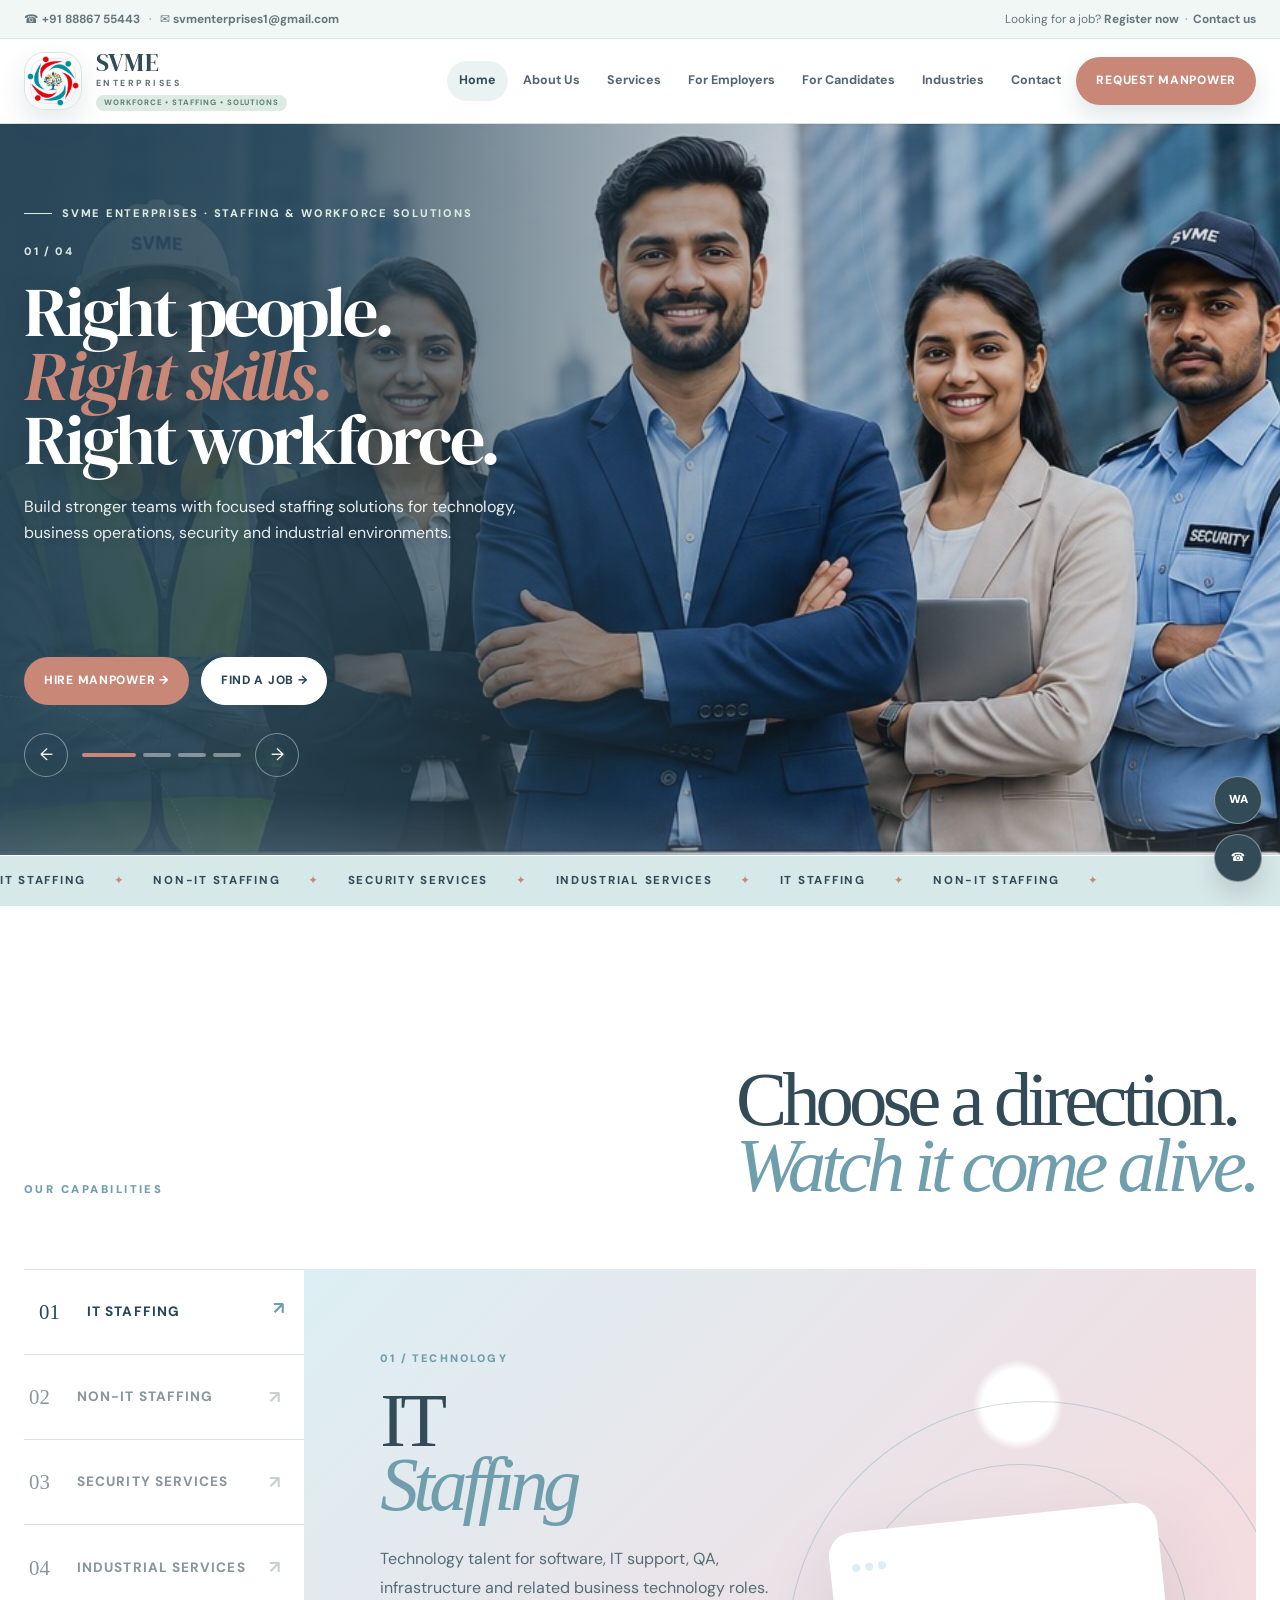
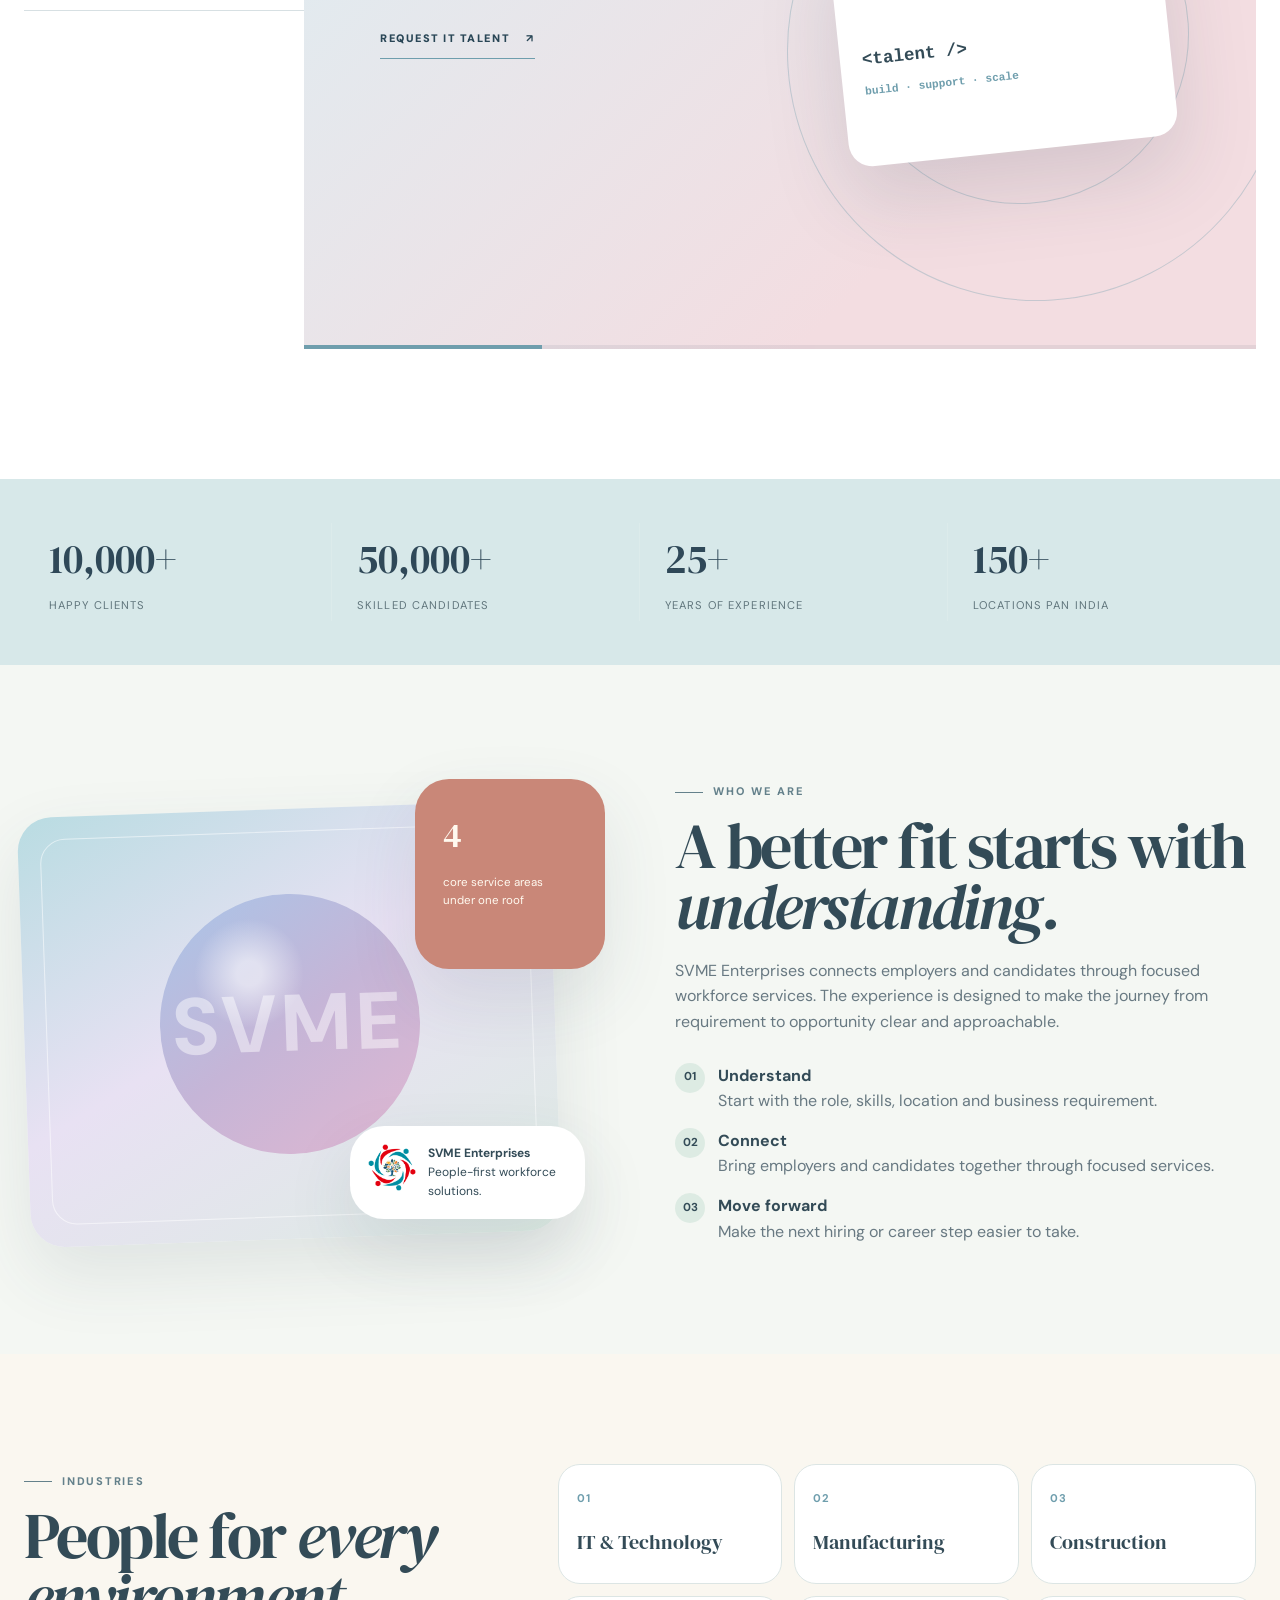
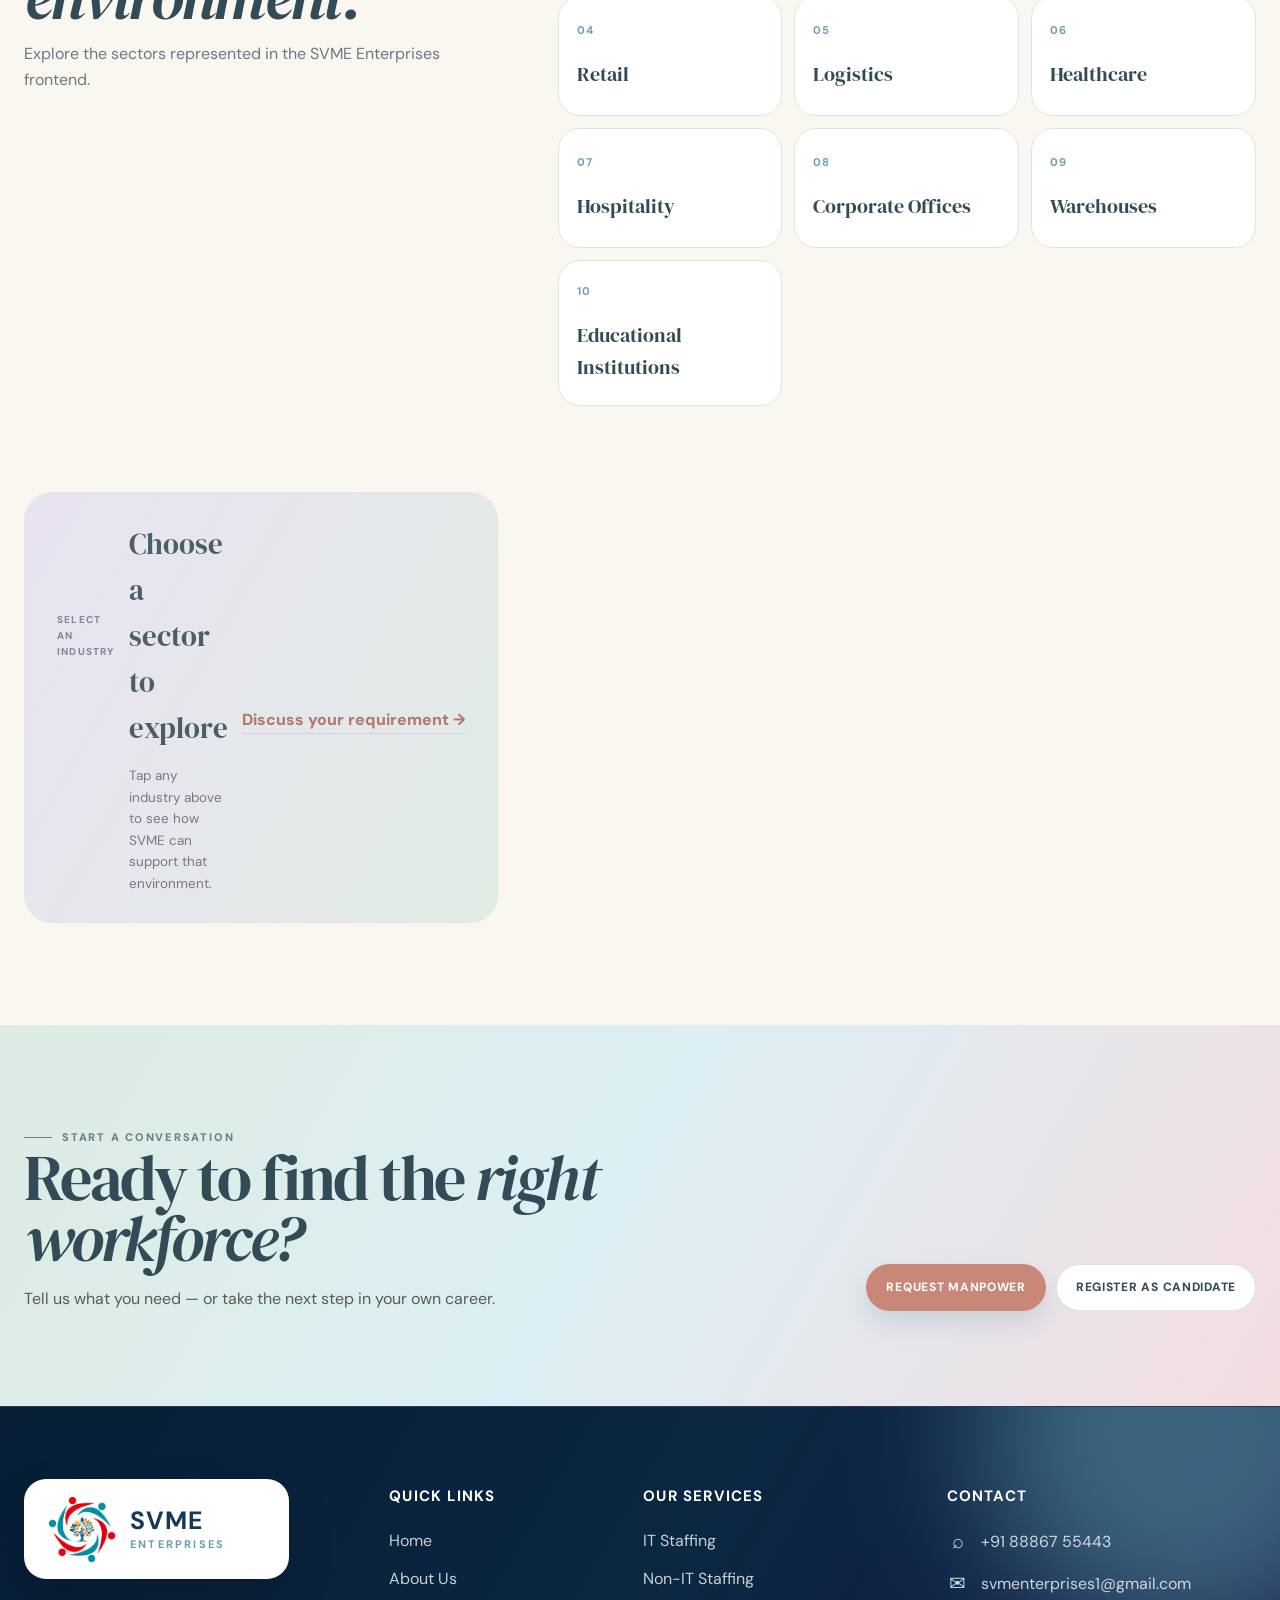
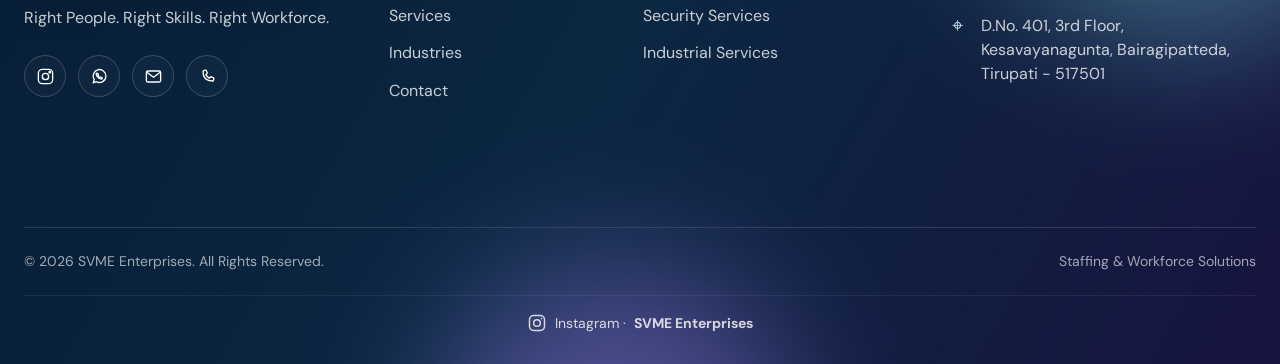
==== index.html @ 6623437d "Add files via upload" ====
<!doctype html><html lang="en" class="no-js"><script>document.documentElement.className="js-anim";</script><head><meta charset="utf-8"><meta name="viewport" content="width=device-width,initial-scale=1"><meta name="description" content="SVME Enterprises provides IT and non-IT staffing, security services and industrial workforce solutions from Tirupati."><title>SVME Enterprises | Staffing & Workforce Solutions</title><link rel="stylesheet" href="css/styles.css"></head><body>
<div class="topbar"><div class="container"><div>☎ <a href="tel:+918886755443">+91 88867 55443</a> &nbsp; · &nbsp; ✉ <a href="mailto:svmenterprises1@gmail.com">svmenterprises1@gmail.com</a></div><div>Looking for a job? <a href="candidates.html">Register now</a> &nbsp;·&nbsp; <a href="contact.html">Contact us</a></div></div></div>
<header class="header"><div class="container nav"><a class="brand" href="index.html"><span class="brand-logo"><img src="assets/svme-logo.png" alt="SVME Enterprises logo"></span><span class="brand-copy"><strong>SVME</strong><small>ENTERPRISES</small><em>Workforce • Staffing • Solutions</em></span></a><button class="hamb" aria-label="Open menu" aria-expanded="false">☰</button><nav class="menu"><a class="active" href="index.html">Home</a><a href="index.html#about">About Us</a><a href="#service-stage">Services</a><a href="employers.html">For Employers</a><a href="candidates.html">For Candidates</a><a href="index.html#industries">Industries</a><a href="contact.html">Contact</a><a class="btn rust" href="employers.html">REQUEST MANPOWER</a></nav></div></header>
<main>
<section class="aed-hero" data-slider><div class="aed-hero-photo" aria-hidden="true"></div><div class="aed-hero-overlay" aria-hidden="true"></div><div class="hero-orbit orbit-one"></div><div class="hero-orbit orbit-two"></div><div class="container aed-hero-grid"><div class="aed-copy reveal"><span class="eyebrow">SVME ENTERPRISES · STAFFING & WORKFORCE SOLUTIONS</span><div class="slider-copy"><article class="slide-copy active"><span class="slide-number">01 / 04</span><h1>Right people.<br><em>Right skills.</em><br>Right workforce.</h1><p>Build stronger teams with focused staffing solutions for technology, business operations, security and industrial environments.</p></article><article class="slide-copy"><span class="slide-number">02 / 04</span><h1>Talent that<br><em>moves</em> business.</h1><p>Connect your organisation with people who can step into the role, understand the work and keep things moving.</p></article><article class="slide-copy"><span class="slide-number">03 / 04</span><h1>People first.<br><em>Business ready.</em></h1><p>A workforce experience designed around employers, candidates and the real requirements behind every role.</p></article><article class="slide-copy"><span class="slide-number">04 / 04</span><h1>One partner.<br><em>Four capabilities.</em></h1><p>IT, non-IT, security and industrial workforce support — brought together under SVME Enterprises.</p></article></div><div class="actions"><a class="btn rust" href="employers.html">HIRE MANPOWER →</a><a class="btn light" href="candidates.html">FIND A JOB →</a></div><div class="slider-controls"><button class="slider-arrow" data-prev aria-label="Previous slide">←</button><div class="slider-dots"><button class="dot active" data-slide="0"></button><button class="dot" data-slide="1"></button><button class="dot" data-slide="2"></button><button class="dot" data-slide="3"></button></div><button class="slider-arrow" data-next aria-label="Next slide">→</button></div></div></div></div></section>
<div class="motion-strip"><div class="motion-track"><span>IT STAFFING</span><b>✦</b><span>NON-IT STAFFING</span><b>✦</b><span>SECURITY SERVICES</span><b>✦</b><span>INDUSTRIAL SERVICES</span><b>✦</b><span>IT STAFFING</span><b>✦</b><span>NON-IT STAFFING</span><b>✦</b></div></div>
<section class="service-stage" id="service-stage">
  <div class="stage-intro container"><span>OUR CAPABILITIES</span><h2>Choose a direction.<br><em>Watch it come alive.</em></h2></div>
  <div class="stage-shell container">
    <div class="stage-tabs" role="tablist" aria-label="Services">
      <button class="stage-tab active" data-service="it"><small>01</small><span>IT Staffing</span><b>↗</b></button>
      <button class="stage-tab" data-service="nonit"><small>02</small><span>Non-IT Staffing</span><b>↗</b></button>
      <button class="stage-tab" data-service="security"><small>03</small><span>Security Services</span><b>↗</b></button>
      <button class="stage-tab" data-service="industrial"><small>04</small><span>Industrial Services</span><b>↗</b></button>
    </div>
    <div class="stage-view">
      <div class="stage-view-bg"></div>
      <div class="stage-copy active" data-panel="it"><span>01 / TECHNOLOGY</span><h3>IT<br><em>Staffing</em></h3><p>Technology talent for software, IT support, QA, infrastructure and related business technology roles.</p><a href="employers.html">REQUEST IT TALENT <b>↗</b></a></div>
      <div class="stage-copy" data-panel="nonit"><span>02 / OPERATIONS</span><h3>Non-IT<br><em>Staffing</em></h3><p>People for administration, sales, customer service, HR support and business operations.</p><a href="employers.html">REQUEST NON-IT TALENT <b>↗</b></a></div>
      <div class="stage-copy" data-panel="security"><span>03 / PROTECTION</span><h3>Security<br><em>Services</em></h3><p>Trained workforce support for offices, facilities and environments where reliable security personnel are needed.</p><a href="employers.html">DISCUSS SECURITY <b>↗</b></a></div>
      <div class="stage-copy" data-panel="industrial"><span>04 / INDUSTRY</span><h3>Industrial<br><em>Services</em></h3><p>Workforce support for production, operations, maintenance, technical assistance and industrial sites.</p><a href="employers.html">REQUEST INDUSTRIAL STAFF <b>↗</b></a></div>
      <div class="stage-art active" data-art="it"><div class="art-ring ring1"></div><div class="art-ring ring2"></div><div class="art-screen"><div class="screen-top"><i></i><i></i><i></i></div><strong>&lt;talent /&gt;</strong><small>build · support · scale</small></div></div>
      <div class="stage-art" data-art="nonit"><div class="people-line"><i></i><i></i><i></i><i></i><i></i></div><div class="people-word">PEOPLE</div><div class="people-dot"></div></div>
      <div class="stage-art" data-art="security"><div class="shield-orbit o1"></div><div class="shield-orbit o2"></div><div class="shield-shape">✓</div></div>
      <div class="stage-art" data-art="industrial"><div class="sun"></div><div class="city c1"></div><div class="city c2"></div><div class="city c3"></div><div class="city c4"></div></div>
      <div class="stage-progress"><span class="progress-fill"></span></div>
    </div>
  </div>
</section>
<section class="stats"><div class="container stats-grid reveal"><div><strong>10,000+</strong><span>Happy Clients</span></div><div><strong>50,000+</strong><span>Skilled Candidates</span></div><div><strong>25+</strong><span>Years of Experience</span></div><div><strong>150+</strong><span>Locations Pan India</span></div></div></section>
<section id="about" class="story scroll-stage"><div class="container story-grid"><div class="story-art reveal"><div class="story-box story-main"><div class="stage-circle"></div><div class="stage-word">SVME</div></div><div class="story-box story-side"><b>4</b><span>core service areas<br>under one roof</span></div><div class="story-box story-bottom"><img src="assets/svme-logo.png" alt="SVME logo"><strong>SVME Enterprises</strong><br><span>People-first workforce solutions.</span></div></div><div class="story-copy reveal delay-2"><span class="kicker">Who we are</span><h2 class="section-title">A better fit starts with <em>understanding.</em></h2><p>SVME Enterprises connects employers and candidates through focused workforce services. The experience is designed to make the journey from requirement to opportunity clear and approachable.</p><div class="story-list"><div class="story-item"><b>01</b><div><strong>Understand</strong><p>Start with the role, skills, location and business requirement.</p></div></div><div class="story-item"><b>02</b><div><strong>Connect</strong><p>Bring employers and candidates together through focused services.</p></div></div><div class="story-item"><b>03</b><div><strong>Move forward</strong><p>Make the next hiring or career step easier to take.</p></div></div></div></div></div></section>
<section id="industries" class="industry-section"><div class="container industry-wrap"><div class="industry-title reveal"><span class="kicker">Industries</span><h2 class="section-title">People for <em>every environment.</em></h2><p>Explore the sectors represented in the SVME Enterprises frontend.</p></div><div class="industry-grid reveal delay-2"><button class="industry" type="button" data-industry="IT & Technology" data-detail="Technology teams, software operations, IT support and digital business environments."><b>01</b><span>IT & Technology</span><i>↗</i></button><button class="industry" type="button" data-industry="Manufacturing" data-detail="Production environments requiring dependable operations, technical and workforce support."><b>02</b><span>Manufacturing</span><i>↗</i></button><button class="industry" type="button" data-industry="Construction" data-detail="Site-based workforce requirements across construction and project environments."><b>03</b><span>Construction</span><i>↗</i></button><button class="industry" type="button" data-industry="Retail" data-detail="Customer-facing, sales, administration and store operations workforce needs."><b>04</b><span>Retail</span><i>↗</i></button><button class="industry" type="button" data-industry="Logistics" data-detail="People for logistics, warehouses, movement, coordination and operational support."><b>05</b><span>Logistics</span><i>↗</i></button><button class="industry" type="button" data-industry="Healthcare" data-detail="Support roles for healthcare environments, administration and facility operations."><b>06</b><span>Healthcare</span><i>↗</i></button><button class="industry" type="button" data-industry="Hospitality" data-detail="Hospitality teams across guest service, operations and support functions."><b>07</b><span>Hospitality</span><i>↗</i></button><button class="industry" type="button" data-industry="Corporate Offices" data-detail="Professional office environments requiring administrative, HR, support and operational talent."><b>08</b><span>Corporate Offices</span><i>↗</i></button><button class="industry" type="button" data-industry="Warehouses" data-detail="Warehouse and site operations requiring reliable staffing and shift-based support."><b>09</b><span>Warehouses</span><i>↗</i></button><button class="industry" type="button" data-industry="Educational Institutions" data-detail="Workforce support for educational campuses, administration and facility requirements."><b>10</b><span>Educational Institutions</span><i>↗</i></button></div><div class="industry-detail-panel" aria-live="polite"><span>SELECT AN INDUSTRY</span><strong>Choose a sector to explore</strong><p>Tap any industry above to see how SVME can support that environment.</p><a class="text-link" href="contact.html">Discuss your requirement →</a></div></div></section>
<section class="cta-band"><div class="container cta-band-inner reveal"><div><span class="kicker">Start a conversation</span><h2 class="section-title">Ready to find the <em>right workforce?</em></h2><p>Tell us what you need — or take the next step in your own career.</p></div><div class="cta-actions"><a class="btn rust" href="employers.html">REQUEST MANPOWER</a><a class="btn light" href="candidates.html">REGISTER AS CANDIDATE</a></div></div></section>
</main>
<footer class="site-footer">
  <div class="footer-glow footer-glow-one"></div><div class="footer-glow footer-glow-two"></div>
  <div class="container footer-main">
    <div class="footer-brand-col">
      <a class="footer-brand-card" href="index.html" aria-label="SVME Enterprises home">
        <span class="footer-logo-wrap"><img src="assets/svme-logo.png" alt="SVME Enterprises logo"></span>
        <span class="footer-brand-name"><strong>SVME</strong><small>ENTERPRISES</small></span>
      </a>
      <p>Right People. Right Skills. Right Workforce.</p>
      <div class="footer-socials" aria-label="Social links">
        <a href="https://www.instagram.com/svme_enterprises?igsh=MTJnbjJmdXRpMzVmag==" target="_blank" rel="noopener" aria-label="Instagram — SVME Enterprises" class="social instagram"><svg viewBox="0 0 24 24" aria-hidden="true"><rect x="3" y="3" width="18" height="18" rx="5"></rect><circle cx="12" cy="12" r="4"></circle><circle cx="17.4" cy="6.7" r="1"></circle></svg></a>
        <a href="https://wa.me/918886755443" target="_blank" rel="noopener" aria-label="WhatsApp — SVME Enterprises" class="social whatsapp"><svg viewBox="0 0 24 24" aria-hidden="true"><path d="M20 11.6a8 8 0 0 1-11.8 7L4 20l1.5-4.1A8 8 0 1 1 20 11.6Z"></path><path d="M8.5 8.4c.2-.4.4-.4.7-.4h.5c.2 0 .4.1.5.4l.5 1.2c.1.3.1.5-.1.7l-.5.6c.6 1.1 1.4 1.9 2.5 2.5l.6-.5c.2-.2.4-.2.7-.1l1.2.5c.3.1.4.3.4.5v.5c0 .3 0 .5-.4.7-.4.2-1 .3-1.5.1-2.8-.9-4.8-2.9-5.7-5.7-.2-.5-.1-1.1.1-1.5Z"></path></svg></a>
        <a href="mailto:svmenterprises1@gmail.com" aria-label="Email — SVME Enterprises" class="social email"><svg viewBox="0 0 24 24" aria-hidden="true"><rect x="3" y="5" width="18" height="14" rx="2"></rect><path d="m4 7 8 6 8-6"></path></svg></a>
        <a href="tel:+918886755443" aria-label="Call — SVME Enterprises" class="social phone"><svg viewBox="0 0 24 24" aria-hidden="true"><path d="M7.2 4.5 9.4 4c.5-.1 1 .2 1.2.7l1 2.6c.2.5 0 1-.4 1.3L9.8 9.7a13.2 13.2 0 0 0 4.5 4.5l1.1-1.4c.3-.4.8-.6 1.3-.4l2.6 1c.5.2.8.7.7 1.2l-.5 2.2c-.1.5-.6.9-1.1.9C10.8 17.7 6.3 13.2 6.3 5.6c0-.5.4-1 0.9-1.1Z"></path></svg></a>
      </div>
    </div>
    <div class="footer-column"><h4>QUICK LINKS</h4><a href="index.html">Home</a><a href="index.html#about">About Us</a><a href="services.html">Services</a><a href="index.html#industries">Industries</a><a href="contact.html">Contact</a></div>
    <div class="footer-column"><h4>OUR SERVICES</h4><a href="services.html#it">IT Staffing</a><a href="services.html#non-it">Non-IT Staffing</a><a href="services.html#security">Security Services</a><a href="services.html#industrial">Industrial Services</a></div>
    <div class="footer-column footer-contact"><h4>CONTACT</h4><a href="tel:+918886755443" class="contact-line"><span class="mini-icon">⌕</span><span>+91 88867 55443</span></a><a href="mailto:svmenterprises1@gmail.com" class="contact-line"><span class="mini-icon">✉</span><span>svmenterprises1@gmail.com</span></a><div class="contact-line"><span class="mini-icon">⌖</span><span>D.No. 401, 3rd Floor,<br>Kesavayanagunta, Bairagipatteda,<br>Tirupati - 517501</span></div></div>
  </div>
  <div class="container footer-bottom"><span>© <span data-year></span> SVME Enterprises. All Rights Reserved.</span><span>Staffing &amp; Workforce Solutions</span></div>
  <div class="container footer-instagram"><a href="https://www.instagram.com/svme_enterprises?igsh=MTJnbjJmdXRpMzVmag==" target="_blank" rel="noopener"><svg class="instagram-icon" viewBox="0 0 24 24" aria-hidden="true"><rect x="3" y="3" width="18" height="18" rx="5"></rect><circle cx="12" cy="12" r="4"></circle><circle cx="17.4" cy="6.7" r="1"></circle></svg> Instagram · <strong>SVME Enterprises</strong></a></div>
</footer><div class="floating"><a class="float" href="https://wa.me/918886755443" target="_blank" aria-label="WhatsApp">WA</a><a class="float call" href="tel:+918886755443" aria-label="Call">☎</a></div><script src="js/app.js"></script><script>
(function(){
 const tabs=[...document.querySelectorAll('.stage-tab')], copies=[...document.querySelectorAll('.stage-copy')], arts=[...document.querySelectorAll('.stage-art')], fill=document.querySelector('.progress-fill');
 function activate(key){tabs.forEach(x=>x.classList.toggle('active',x.dataset.service===key)); copies.forEach(x=>x.classList.toggle('active',x.dataset.panel===key)); arts.forEach(x=>x.classList.toggle('active',x.dataset.art===key)); const i=tabs.findIndex(x=>x.dataset.service===key); if(fill) fill.style.width=((i+1)/tabs.length*100)+'%';}
 tabs.forEach(t=>t.addEventListener('click',()=>activate(t.dataset.service)));
 tabs.forEach(t=>t.addEventListener('mouseenter',()=>activate(t.dataset.service)));
 activate('it');
})();
</script></body></html>
---- css/styles.css ----
@import url('https://fonts.googleapis.com/css2?family=DM+Sans:wght@400;500;600;700&family=DM+Serif+Display:ital@0;1&display=swap');
:root{--cream:#FAF7F0;--paper:#FFFFFF;--ink:#334B57;--muted:#6B7C82;--line:#DCE5E4;--rust:#C98778;--rust-dark:#A9675B;--sage:#DDEBE3;--blue:#DCEFF4;--lilac:#E8E1F3;--gold:#F3DDE1;--white:#ffffff;--shadow:0 28px 70px rgba(75,65,110,.13);--shadow-sm:0 14px 34px rgba(75,65,110,.09);--radius:30px;--max:1240px}
*{box-sizing:border-box;margin:0;padding:0}html{scroll-behavior:smooth}body{font-family:'DM Sans',system-ui,sans-serif;background:var(--paper);color:var(--ink);line-height:1.6}body:before{content:"";position:fixed;inset:0;pointer-events:none;opacity:.12;background-image:radial-gradient(rgba(90,78,130,.12) .6px,transparent .6px);background-size:9px 9px;z-index:-1}a{color:inherit;text-decoration:none}button,input,select,textarea{font:inherit}img{display:block;max-width:100%}.container{width:min(var(--max),calc(100% - 48px));margin:auto}
.topbar{background:#F1F7F5;border-bottom:1px solid var(--line);font-size:.74rem;color:#68647a}.topbar .container{min-height:38px;display:flex;justify-content:space-between;align-items:center;gap:20px}.topbar a{font-weight:700}.topbar a:hover{color:var(--rust)}
.header{position:sticky;top:0;z-index:100;background:rgba(250,248,253,.9);backdrop-filter:blur(18px);border-bottom:1px solid rgba(123,104,78,.16)}.nav{min-height:84px;display:flex;align-items:center;justify-content:space-between;gap:28px}.brand{display:flex;align-items:center;gap:12px}.brand-logo{width:54px;height:54px;border-radius:18px;background:#fff;display:grid;place-items:center;overflow:hidden;box-shadow:0 8px 20px rgba(65,55,42,.08)}.brand-logo img{width:50px;height:50px;object-fit:contain}.brand-copy strong{display:block;font-size:1rem;letter-spacing:.09em}.brand-copy small{display:block;font-size:.66rem;text-transform:uppercase;letter-spacing:.17em;color:#6B7C82}.brand-copy em{display:block;font-family:'DM Serif Display',serif;font-style:italic;font-size:.72rem;color:var(--rust);margin-top:-2px}.menu{display:flex;align-items:center;gap:3px}.menu a:not(.btn){font-size:.78rem;font-weight:700;color:#655f54;padding:10px 12px;border-radius:999px}.menu a:not(.btn):hover,.menu a.active{background:#EAF3F1;color:var(--ink)}.btn{position:relative;display:inline-flex;align-items:center;justify-content:center;gap:10px;padding:13px 19px;border-radius:999px;border:1px solid transparent;background:var(--ink);color:#fff;font-size:.75rem;font-weight:800;letter-spacing:.06em;box-shadow:0 12px 25px rgba(38,48,42,.16);overflow:hidden;transition:.3s}.btn:after{content:"";position:absolute;inset:-10% auto -10% -50%;width:35%;background:rgba(255,255,255,.28);transform:skewX(-20deg);transition:.6s}.btn:hover{transform:translateY(-3px);box-shadow:0 18px 35px rgba(38,48,42,.2)}.btn:hover:after{left:125%}.btn.light{background:var(--white);color:var(--ink);border-color:var(--line);box-shadow:none}.btn.rust{background:var(--rust)}.btn.sage{background:var(--sage);color:var(--ink);box-shadow:none}.btn.ghost{background:transparent;color:var(--ink);border-color:rgba(38,48,42,.22);box-shadow:none}.hamb{display:none;border:0;background:transparent;font-size:1.55rem;color:var(--ink)}
.hero{position:relative;overflow:hidden;padding:76px 0 100px;background:linear-gradient(115deg,#DCEFF4 0%,#F9F4F0 45%,#E8E1F3 100%)}.hero:before{content:"";position:absolute;width:480px;height:480px;border-radius:50%;right:-160px;top:-170px;background:radial-gradient(circle,#C9DFD8 0 12%,transparent 62%);filter:blur(4px);animation:drift 12s ease-in-out infinite alternate}.hero:after{content:"";position:absolute;width:420px;height:420px;border-radius:50%;left:-180px;bottom:-250px;background:radial-gradient(circle,#C9E4EA 0 12%,transparent 64%);animation:drift2 14s ease-in-out infinite alternate}.hero-grid{position:relative;z-index:2;display:grid;grid-template-columns:.92fr 1.08fr;gap:72px;align-items:center}.hero-copy{padding:30px 0}.eyebrow,.kicker{display:inline-flex;align-items:center;gap:10px;font-size:.69rem;font-weight:800;letter-spacing:.16em;text-transform:uppercase;color:#66818A}.eyebrow:before,.kicker:before{content:"";width:28px;height:1px;background:currentColor}.hero h1,.page-hero h1,.section-title{font-family:'DM Serif Display',Georgia,serif;font-weight:400;letter-spacing:-.04em;line-height:.96}.hero h1{font-size:clamp(4rem,7.5vw,7.2rem);margin:24px 0 22px}.hero h1 em{color:var(--rust);font-style:italic}.hero p{max-width:590px;color:#655f55;font-size:1.02rem}.actions{display:flex;gap:12px;flex-wrap:wrap;margin-top:30px}.hero-collage{position:relative;min-height:580px}.hero-panel{position:absolute;box-shadow:var(--shadow);border:1px solid rgba(255,255,255,.75)}.hero-photo{inset:25px 55px 0 55px;border-radius:42px;background:linear-gradient(150deg,#9FC7D0,#C7B9D9 42%,#E8C8C8 67%,#aabde0);overflow:hidden}.hero-photo:before{content:"";position:absolute;inset:0;background:radial-gradient(circle at 30% 23%,#fff9 0 4%,transparent 20%),radial-gradient(circle at 72% 55%,#fff7 0 5%,transparent 22%),linear-gradient(to top,rgba(38,48,42,.25),transparent 48%)}.hero-photo:after{content:"SVME";position:absolute;right:28px;bottom:25px;font-size:4rem;font-weight:800;letter-spacing:.08em;color:#fff5;transform:rotate(-90deg);transform-origin:right bottom}.hero-sticker{right:0;top:0;width:165px;min-height:165px;border-radius:50%;background:var(--rust);color:#fff8ef;display:grid;place-items:center;text-align:center;padding:24px;animation:float 5s ease-in-out infinite}.hero-sticker strong{font-family:'DM Serif Display',serif;font-size:1.55rem;line-height:1}.hero-sticker small{display:block;font-size:.65rem;letter-spacing:.1em;text-transform:uppercase;margin-top:8px}.hero-card{left:0;bottom:24px;width:225px;padding:22px;border-radius:26px;background:var(--white);animation:float 6s ease-in-out infinite reverse}.hero-card .mini-logo{width:46px;height:46px;border-radius:14px;background:#EEF6F3;display:grid;place-items:center;margin-bottom:14px}.hero-card .mini-logo img{width:40px;height:40px;object-fit:contain}.hero-card b{display:block;font-family:'DM Serif Display',serif;font-size:1.6rem;font-weight:400}.hero-card span{display:block;color:var(--muted);font-size:.72rem}.hero-tag{right:18px;bottom:0;padding:12px 16px;border-radius:999px;background:#DDEBE3;color:#5f5b76;font-size:.7rem;font-weight:800;letter-spacing:.08em;text-transform:uppercase}
.editorial{padding:110px 0}.editorial-head{display:grid;grid-template-columns:.72fr 1.28fr;gap:60px;align-items:end;margin-bottom:48px}.editorial-head h2{font-size:clamp(3rem,5.5vw,5.6rem)}.editorial-head p{max-width:580px;color:var(--muted)}.service-mosaic{display:grid;grid-template-columns:1.1fr .9fr .9fr;grid-template-rows:240px 240px;gap:16px}.service-tile{position:relative;overflow:hidden;border-radius:30px;padding:30px;background:#F0F5F2;border:1px solid var(--line);box-shadow:var(--shadow-sm);transition:.35s}.service-tile:hover{transform:translateY(-7px) rotate(-.4deg);box-shadow:var(--shadow)}.service-tile.large{grid-row:1/3;background:linear-gradient(150deg,#C8E4E8,#C5B5D7 50%,#F0D5D5)}.service-tile.sage{background:#DDEBE3}.service-tile.rust{background:#F3DDE1}.service-tile.blue{background:#DCEFF4}.service-tile .num{font-size:.7rem;font-weight:800;letter-spacing:.12em;color:#746b5d}.service-tile h3{font-family:'DM Serif Display',serif;font-size:2rem;font-weight:400;line-height:1.05;margin:15px 0 10px}.service-tile p{font-size:.82rem;color:#5f5b53;max-width:320px}.service-tile a{position:absolute;left:30px;bottom:28px;font-size:.7rem;font-weight:800;letter-spacing:.08em}.service-tile.large:before{content:"";position:absolute;width:250px;height:250px;right:-60px;bottom:-55px;border-radius:50%;border:35px solid #ffffff45}.service-tile.large:after{content:"";position:absolute;width:90px;height:90px;right:45px;bottom:85px;border-radius:50%;background:#ffffff35}
.stats{background:var(--ink);color:#fffaf0;padding:44px 0}.stats-grid{display:grid;grid-template-columns:repeat(4,1fr)}.stats-grid div{padding:4px 25px;border-right:1px solid #ffffff20}.stats-grid div:last-child{border:0}.stats strong{display:block;font-family:'DM Serif Display',serif;font-weight:400;font-size:2.5rem}.stats span{font-size:.7rem;color:#d4d1c8;text-transform:uppercase;letter-spacing:.1em}
.story{padding:110px 0;background:#F4F7F3}.story-grid{display:grid;grid-template-columns:1fr 1fr;gap:70px;align-items:center}.story-art{min-height:460px;position:relative}.story-box{position:absolute;border-radius:34px;box-shadow:var(--shadow)}.story-main{inset:30px 50px 0 0;background:linear-gradient(150deg,#B9DCE2,#E8E1F3 45%,#D7CBE5);overflow:hidden}.story-main:before{content:"";position:absolute;inset:22px;border:1px solid #ffffff88;border-radius:25px}.story-side{right:0;top:0;width:190px;height:190px;background:var(--rust);color:#fff9ef;padding:28px}.story-side b{font-family:'DM Serif Display',serif;font-size:2.2rem;font-weight:400}.story-side span{display:block;font-size:.72rem;margin-top:10px}.story-bottom{right:20px;bottom:20px;width:235px;padding:18px;background:var(--white);font-size:.75rem}.story-bottom img{width:48px;height:48px;object-fit:contain;float:left;margin-right:12px}.story-copy h2{font-size:clamp(3rem,5vw,5rem);margin:14px 0 20px}.story-copy p{color:var(--muted);max-width:560px}.story-list{display:grid;gap:14px;margin-top:28px}.story-item{display:flex;gap:13px;align-items:flex-start}.story-item b{width:30px;height:30px;border-radius:50%;background:#DDEBE3;display:grid;place-items:center;font-size:.72rem;flex:none}
.industry-section{padding:110px 0}.industry-wrap{display:grid;grid-template-columns:.7fr 1.3fr;gap:60px}.industry-title h2{font-size:clamp(3rem,5vw,5rem);margin:14px 0}.industry-title p{color:var(--muted)}.industry-grid{display:grid;grid-template-columns:repeat(3,1fr);gap:12px}.industry{padding:22px 18px;background:var(--white);border:1px solid var(--line);border-radius:22px;transition:.3s}.industry:hover{transform:translateY(-5px);background:#eee8f7}.industry b{display:block;font-size:.7rem;color:var(--rust);letter-spacing:.1em}.industry span{display:block;margin-top:18px;font-family:'DM Serif Display',serif;font-size:1.25rem}
.cta-band{padding:95px 0;background:linear-gradient(120deg,#c9b6d8,#e3bfd9 48%,#c6d5ee)}.cta-band-inner{display:flex;justify-content:space-between;align-items:end;gap:40px}.cta-band h2{font-size:clamp(3rem,5vw,5.4rem);max-width:750px}.cta-band p{max-width:560px;color:#5d5a53;margin-top:16px}.cta-actions{display:flex;gap:10px;flex-wrap:wrap}
.page-hero{padding:85px 0 75px;background:linear-gradient(120deg,#e4ddf2,#e7d0e7 55%,#d5e0f3);border-bottom:1px solid var(--line)}.crumb{font-size:.7rem;font-weight:800;letter-spacing:.13em;text-transform:uppercase;color:#7a705f}.page-hero h1{font-size:clamp(3.4rem,6vw,6rem);max-width:950px;margin:20px 0}.page-hero p{max-width:680px;color:var(--muted);font-size:1rem}
.page-section{padding:100px 0}.service-list{display:grid;grid-template-columns:1fr 1fr;gap:18px}.service-detail{position:relative;padding:40px;min-height:330px;border-radius:34px;overflow:hidden;border:1px solid var(--line);box-shadow:var(--shadow-sm);background:#F0F5F2}.service-detail:nth-child(2){background:#DDEBE3}.service-detail:nth-child(3){background:#bfd0ec}.service-detail:nth-child(4){background:#F3DDE1}.service-detail .num{font-size:.7rem;font-weight:800;letter-spacing:.12em;color:#736b5d}.service-detail h2{font-family:'DM Serif Display',serif;font-size:2.5rem;font-weight:400;margin:18px 0 10px}.service-detail p{max-width:520px;color:#5f5b53}.service-detail .btn{position:absolute;left:40px;bottom:34px}.service-detail:after{content:"";position:absolute;width:180px;height:180px;border-radius:50%;right:-60px;bottom:-70px;border:30px solid #ffffff35}
.form-layout{display:grid;grid-template-columns:.72fr 1.28fr;gap:70px;align-items:start}.form-intro h2,.contact-intro h2{font-size:clamp(3rem,4.8vw,5rem);margin:14px 0}.form-intro p,.contact-intro p{color:var(--muted)}.form-card{background:var(--white);border:1px solid var(--line);padding:32px;border-radius:34px;box-shadow:var(--shadow)}.form-grid{display:grid;grid-template-columns:repeat(2,1fr);gap:18px}.field{display:flex;flex-direction:column;gap:7px}.field.full{grid-column:1/-1}.field label{font-size:.72rem;font-weight:800;text-transform:uppercase;letter-spacing:.07em;color:#6d675c}.field input,.field select,.field textarea{border:1px solid #d9cfbc;border-radius:16px;padding:13px 14px;background:#fbfaff;color:var(--ink);outline:none;transition:.25s}.field input:focus,.field select:focus,.field textarea:focus{border-color:var(--rust);box-shadow:0 0 0 4px #b8613f20}.field textarea{min-height:135px;resize:vertical}.notice{display:none;padding:13px 15px;margin-top:9px;border-radius:14px;background:#e4e8f6;color:#4d5577;font-size:.8rem}.notice.show{display:block}
.jobs{display:grid;gap:14px}.job{display:flex;align-items:center;justify-content:space-between;gap:25px;padding:25px 28px;background:var(--white);border:1px solid var(--line);border-radius:25px;box-shadow:var(--shadow-sm);transition:.3s}.job:hover{transform:translateX(5px)}.job h3{font-family:'DM Serif Display',serif;font-size:1.7rem;font-weight:400}.job p{font-size:.82rem;color:var(--muted);margin-top:3px}.job-meta{display:flex;gap:8px;flex-wrap:wrap;margin-top:10px}.pill{font-size:.64rem;font-weight:800;letter-spacing:.06em;text-transform:uppercase;padding:6px 9px;border-radius:999px;background:#EAF3F1;color:#6b6256}.contact-grid{display:grid;grid-template-columns:.8fr 1.2fr;gap:70px}.contact-list{display:grid;gap:12px;margin-top:28px}.contact-item{display:flex;gap:13px;padding:15px;border-radius:20px;background:var(--white);border:1px solid var(--line)}.contact-item .icon{width:43px;height:43px;border-radius:14px;background:#EDF5F2;display:grid;place-items:center;color:var(--rust);flex:none}.contact-item strong{display:block;font-size:.68rem;letter-spacing:.1em;text-transform:uppercase;color:#7a7264}.contact-item a,.contact-item span{display:block;font-weight:700;margin-top:2px}.map-card{overflow:hidden;border-radius:30px;border:1px solid var(--line);box-shadow:var(--shadow)}.map-card iframe{display:block;width:100%;min-height:420px;border:0}.map-actions{display:flex;gap:10px;flex-wrap:wrap;margin-top:18px}
.footer{background:#292844;color:#f6f3fb;padding:75px 0 20px}.footer-grid{display:grid;grid-template-columns:1.2fr .8fr 1fr 1.2fr;gap:45px}.footer .brand-copy strong{color:#fff}.footer .brand-copy small{color:#bbb4a7}.footer .brand-copy em{color:#dda9cf}.footer p{color:#aaa6ba;font-size:.82rem;margin-top:18px}.footer h4{font-size:.7rem;text-transform:uppercase;letter-spacing:.13em;color:#d8d3e6;margin-bottom:16px}.footer-grid>div>a:not(.brand){display:block;color:#c1bdd0;font-size:.8rem;margin:8px 0}.footer-grid>div>a:hover{color:#fff}.footer-bottom{border-top:1px solid #ffffff17;margin-top:48px;padding-top:18px;display:flex;justify-content:space-between;gap:20px;color:#9d99b2;font-size:.7rem}.instagram-footer{margin-top:24px;text-align:center}.instagram-link{display:inline-flex;align-items:center;gap:10px;padding:10px 15px;border-radius:999px;border:1px solid #ffffff20;background:#ffffff08;color:#f4eee3;font-size:.76rem;font-weight:700;transition:.25s}.instagram-link:hover{transform:translateY(-2px);background:#ffffff12}.instagram-icon{width:20px;height:20px;display:block;fill:none;stroke:currentColor;stroke-width:1.8}.floating{position:fixed;right:18px;bottom:18px;z-index:80;display:flex;flex-direction:column;gap:10px}.float{width:48px;height:48px;border-radius:50%;display:grid;place-items:center;background:var(--ink);color:#fff;border:1px solid #fff6;box-shadow:0 12px 25px #0002;font-size:.72rem;font-weight:900;animation:float 4s ease-in-out infinite}.float.call{animation-delay:.5s}.modal{position:fixed;inset:0;z-index:200;background:#292844cc;display:none;align-items:center;justify-content:center;padding:20px}.modal.open{display:flex}.modal-box{width:min(720px,100%);max-height:90vh;overflow:auto;background:var(--paper);border-radius:32px;padding:32px;position:relative;box-shadow:var(--shadow)}.close{position:absolute;right:18px;top:18px;width:40px;height:40px;border:0;border-radius:50%;background:#EDF5F2;font-size:1.4rem}.modal-box h2{font-family:'DM Serif Display',serif;font-weight:400;font-size:2.8rem;margin:10px 0 22px}
.reveal{opacity:0;transform:translateY(28px);transition:opacity .8s ease,transform .8s cubic-bezier(.2,.75,.25,1)}.reveal.is-visible{opacity:1;transform:none}.delay-1{transition-delay:.08s}.delay-2{transition-delay:.16s}.delay-3{transition-delay:.24s}.delay-4{transition-delay:.32s}
@keyframes float{0%,100%{transform:translateY(0)}50%{transform:translateY(-9px)}}@keyframes drift{from{transform:translate(0,0)}to{transform:translate(-30px,22px)}}@keyframes drift2{from{transform:translate(0,0)}to{transform:translate(30px,-20px)}}
@media(max-width:1050px){.menu{gap:0}.menu a:not(.btn){padding:9px 8px}.hero-grid,.story-grid,.industry-wrap,.form-layout,.contact-grid{grid-template-columns:1fr}.hero-collage{min-height:540px}.editorial-head{grid-template-columns:1fr;gap:20px}.service-mosaic{grid-template-columns:1fr 1fr;grid-template-rows:250px 250px}.service-tile.large{grid-row:1/3}.footer-grid{grid-template-columns:1fr 1fr}.industry-grid{grid-template-columns:repeat(3,1fr)}}
@media(max-width:760px){.container{width:min(var(--max),calc(100% - 30px))}.topbar .container{justify-content:center;text-align:center}.topbar .container>div:first-child{display:none}.nav{min-height:72px}.hamb{display:block}.menu{position:absolute;left:15px;right:15px;top:72px;display:none;flex-direction:column;align-items:stretch;padding:12px;background:rgba(251,248,239,.98);border:1px solid var(--line);border-radius:22px;box-shadow:var(--shadow)}.menu.open{display:flex}.menu a:not(.btn){padding:12px 14px}.menu .btn{margin-top:5px}.hero{padding:55px 0 70px}.hero-grid{gap:35px}.hero h1{font-size:clamp(3.6rem,15vw,5.2rem)}.hero-collage{min-height:420px}.hero-photo{inset:20px 22px 0 22px}.hero-sticker{width:125px;min-height:125px}.hero-card{width:190px;bottom:10px}.hero-tag{display:none}.editorial,.story,.industry-section,.page-section{padding:75px 0}.service-mosaic{grid-template-columns:1fr;grid-template-rows:auto}.service-tile,.service-tile.large{min-height:260px;grid-row:auto}.stats-grid{grid-template-columns:1fr 1fr}.stats-grid div{padding:18px 10px}.industry-grid{grid-template-columns:1fr 1fr}.cta-band-inner{display:block}.cta-actions{margin-top:25px}.form-grid{grid-template-columns:1fr}.field.full{grid-column:auto}.footer-grid{grid-template-columns:1fr 1fr;gap:30px}.footer-bottom{display:block}.footer-bottom span{display:block;margin-top:7px}.job{align-items:flex-start;flex-direction:column}.job .btn{width:100%}.map-card iframe{min-height:320px}.modal-box{padding:24px}.brand-logo{width:48px;height:48px}.brand-logo img{width:45px;height:45px}}
@media(prefers-reduced-motion:reduce){*,*:before,*:after{animation:none!important;transition:none!important;scroll-behavior:auto!important}.reveal{opacity:1;transform:none}}
/* AEDUTREE-inspired interaction layer: carousel, flowing service stories and richer scroll motion */
.inline-link,.text-link{font-weight:800;color:var(--rust-dark);border-bottom:1px solid #c889b855;transition:.25s}.inline-link:hover,.text-link:hover{color:var(--ink);border-color:var(--ink)}
.aed-hero{position:relative;min-height:720px;overflow:hidden;background:linear-gradient(135deg,#DCEFF4 0%,#f7edf8 48%,#d9d2eb 100%);display:flex;align-items:center}.aed-hero:after{content:"";position:absolute;inset:auto 0 0;height:150px;background:linear-gradient(transparent,#FFFFFF);pointer-events:none}.aed-hero-grid{position:relative;z-index:2;display:grid;grid-template-columns:1fr 1fr;gap:50px;align-items:center}.aed-copy{padding:40px 0 60px}.slider-copy{position:relative;min-height:390px;margin-top:15px}.slide-copy{position:absolute;inset:0;opacity:0;transform:translateY(24px);transition:opacity .7s ease,transform .8s cubic-bezier(.2,.8,.2,1);pointer-events:none}.slide-copy.active{opacity:1;transform:none;pointer-events:auto}.slide-number{font-size:.68rem;font-weight:800;letter-spacing:.15em;color:#66818A}.slide-copy h1{font-family:'DM Serif Display',serif;font-weight:400;font-size:clamp(4rem,6.5vw,6.7rem);line-height:.9;letter-spacing:-.045em;margin:17px 0 22px}.slide-copy h1 em{color:var(--rust);font-style:italic}.slide-copy p{max-width:560px;color:#66627a;font-size:1rem}.slider-controls{display:flex;align-items:center;gap:14px;margin-top:28px}.slider-arrow{width:44px;height:44px;border:1px solid #ffffffaa;background:#ffffff80;border-radius:50%;font-size:1.05rem;cursor:pointer;color:var(--ink);transition:.25s}.slider-arrow:hover{transform:translateY(-3px);background:#fff}.slider-dots{display:flex;gap:7px}.dot{width:28px;height:4px;border:0;background:#aaa5bc55;border-radius:999px;cursor:pointer;transition:.35s}.dot.active{width:54px;background:var(--rust)}.aed-visual{min-height:590px;display:grid;place-items:center}.visual-frame{position:relative;width:min(560px,100%);height:570px;transform:rotate(2deg);transition:transform .8s cubic-bezier(.2,.8,.2,1)}.visual-frame:hover{transform:rotate(0) scale(1.015)}.visual-window{position:absolute;inset:25px 55px 30px 35px;background:#fff;border-radius:38px;box-shadow:0 35px 80px #4C687C18;overflow:hidden;border:10px solid #ffffffaa}.window-bar{height:35px;background:#f4eff9;display:flex;align-items:center;gap:6px;padding:0 14px}.window-bar span{width:7px;height:7px;border-radius:50%;background:#c9c3d7}.window-content{position:relative;height:calc(100% - 35px);overflow:hidden;background:linear-gradient(145deg,#f7f2fa,#dce6f6)}.window-title{position:absolute;top:28px;left:28px;font-family:'DM Serif Display',serif;font-size:1.8rem}.window-title em{color:var(--rust);font-style:italic}.window-lines{position:absolute;top:83px;left:30px;display:grid;gap:8px}.window-lines i{display:block;width:105px;height:5px;border-radius:999px;background:#6F9EAD30}.window-lines i:nth-child(2){width:75px}.window-lines i:nth-child(3){width:92px}.window-orb{position:absolute;width:280px;height:280px;border-radius:50%;right:-70px;top:100px;background:radial-gradient(circle at 30% 30%,#fff8 0 5%,transparent 25%),linear-gradient(145deg,#a9c5e8,#C5B5D7 50%,#e2b8d5);box-shadow:inset 0 0 0 20px #ffffff25}.window-card{position:absolute;padding:15px 17px;border-radius:17px;background:#ffffffdd;backdrop-filter:blur(10px);box-shadow:0 15px 30px #5d547720;font-size:.63rem;font-weight:800;letter-spacing:.09em}.window-card b{display:block;font-family:'DM Serif Display',serif;font-size:1.8rem;letter-spacing:0;margin-top:5px}.window-card.one{left:25px;bottom:75px}.window-card.two{left:150px;bottom:30px;background:#d9dff2}.window-card.three{right:22px;bottom:65px;background:#e7c9df}.visual-logo{position:absolute;left:0;bottom:18px;width:150px;height:150px;border-radius:36px;background:#fff;display:grid;place-items:center;box-shadow:0 25px 55px #554b7022;animation:float 5s ease-in-out infinite}.visual-logo img{width:125px;height:125px;object-fit:contain}.visual-badge{position:absolute;right:0;top:12px;width:145px;height:145px;border-radius:50%;background:var(--rust);color:#fff;display:grid;place-items:center;text-align:center;box-shadow:0 25px 55px #9e659244;animation:float 6s ease-in-out infinite reverse}.visual-badge strong{display:block;font-family:'DM Serif Display',serif;font-size:2.6rem;font-weight:400;line-height:.8}.visual-badge span{font-size:.62rem;text-transform:uppercase;letter-spacing:.08em}.hero-orbit{position:absolute;border:1px solid #ffffff90;border-radius:50%;pointer-events:none}.orbit-one{width:680px;height:680px;right:-250px;top:-250px;animation:orbit 20s linear infinite}.orbit-two{width:420px;height:420px;left:-190px;bottom:-240px;border-style:dashed;animation:orbitReverse 25s linear infinite}.motion-strip{overflow:hidden;background:var(--ink);color:#fff;white-space:nowrap;border-top:1px solid #fff2;border-bottom:1px solid #fff2}.motion-track{width:max-content;display:flex;align-items:center;gap:28px;padding:16px 0;font-size:.72rem;font-weight:800;letter-spacing:.15em;animation:marquee 24s linear infinite}.motion-track b{color:#E8E1F3}.service-story{display:grid;gap:28px}.service-story-card{min-height:470px;display:grid;grid-template-columns:1fr 1fr;align-items:stretch;overflow:hidden;border-radius:38px;border:1px solid var(--line);box-shadow:var(--shadow-sm);position:relative;transition:transform .55s cubic-bezier(.2,.8,.2,1),box-shadow .55s}.service-story-card:hover{transform:translateY(-8px);box-shadow:var(--shadow)}.service-story-card.reverse .service-copy{order:2}.service-story-card.reverse .service-art{order:1}.tone-lilac{background:linear-gradient(120deg,#e7e1f1,#d8e3f4)}.tone-blue{background:linear-gradient(120deg,#d7e0f2,#eee3f3)}.tone-pink{background:linear-gradient(120deg,#f0e0ec,#dfe7f5)}.tone-periwinkle{background:linear-gradient(120deg,#DCEFF4,#E8E1F3)}.service-copy{padding:60px;display:flex;flex-direction:column;justify-content:center}.service-copy .num{font-size:.7rem;font-weight:800;letter-spacing:.13em;color:#77708b}.service-copy h3{font-family:'DM Serif Display',serif;font-weight:400;font-size:clamp(2.5rem,4vw,4.4rem);line-height:.98;letter-spacing:-.035em;margin:18px 0}.service-copy p{max-width:470px;color:#68647a}.text-link{display:inline-block;margin-top:26px;width:max-content}.service-art{position:relative;min-height:470px;overflow:hidden;background:#ffffff30}.art-grid,.art-stack,.art-ring,.art-bars{position:absolute;inset:55px;background:linear-gradient(90deg,#ffffff55 1px,transparent 1px),linear-gradient(#ffffff55 1px,transparent 1px);background-size:42px 42px;mask-image:linear-gradient(90deg,transparent,#000 18%,#000 82%,transparent);transform:perspective(700px) rotateY(-12deg);animation:artFloat 7s ease-in-out infinite}.art-stack{background:linear-gradient(150deg,#C5B5D7 0 16%,transparent 16% 22%,#a9c5e8 22% 38%,transparent 38% 44%,#E8E1F3 44% 62%,transparent 62%)}.art-ring{border:36px solid #ffffff55;border-radius:50%;inset:75px 100px;mask-image:none;background:transparent;transform:rotate(18deg);animation:spinSlow 15s linear infinite}.art-bars{background:repeating-linear-gradient(90deg,#ffffff50 0 12px,transparent 12px 28px);inset:80px 70px;transform:skewY(-8deg);mask-image:none}.art-window{position:absolute;left:50%;top:50%;width:210px;height:210px;transform:translate(-50%,-50%) rotate(-7deg);border-radius:34px;background:#ffffffdd;box-shadow:0 28px 60px #4C687C18;display:grid;place-items:center;text-align:center;backdrop-filter:blur(10px);animation:float 5.5s ease-in-out infinite}.art-window span{font-size:3rem;color:var(--rust)}.art-window b{font-family:'DM Serif Display',serif;font-size:2rem;font-weight:400}.art-pill{position:absolute;right:34px;bottom:38px;padding:10px 14px;border-radius:999px;background:#fff;color:#625d72;font-size:.62rem;font-weight:800;letter-spacing:.1em;box-shadow:0 15px 25px #4C687C12}.stage-circle{position:absolute;width:260px;height:260px;border-radius:50%;left:50%;top:50%;transform:translate(-50%,-50%);background:radial-gradient(circle at 35% 30%,#ffffff90 0 5%,transparent 22%),linear-gradient(145deg,#a9c5e8,#C5B5D7 50%,#e0b7d1);animation:spinSlow 18s linear infinite}.stage-word{position:absolute;left:50%;top:50%;transform:translate(-50%,-50%);font-size:5rem;font-weight:800;color:#fff7;letter-spacing:.08em}.scroll-stage{overflow:hidden}.scroll-stage .story-main{transform:rotate(-2deg);transition:transform .7s ease}.scroll-stage.is-active .story-main{transform:rotate(0) scale(1.02)}
@keyframes marquee{to{transform:translateX(-50%)}}@keyframes orbit{to{transform:rotate(360deg)}}@keyframes orbitReverse{to{transform:rotate(-360deg)}}@keyframes artFloat{0%,100%{transform:perspective(700px) rotateY(-12deg) translateY(0)}50%{transform:perspective(700px) rotateY(-8deg) translateY(-10px)}}@keyframes spinSlow{to{transform:rotate(360deg)}}
@media(max-width:1050px){.aed-hero-grid{grid-template-columns:1fr}.aed-visual{min-height:520px}.service-story-card,.service-story-card.reverse{grid-template-columns:1fr}.service-story-card.reverse .service-copy,.service-story-card.reverse .service-art{order:initial}.service-art{min-height:360px}.service-copy{padding:42px}.visual-frame{height:520px}}
@media(max-width:760px){.aed-hero{min-height:auto;padding:50px 0 70px}.aed-copy{padding:20px 0 0}.slider-copy{min-height:350px}.slide-copy h1{font-size:clamp(3.4rem,14vw,5rem)}.aed-visual{min-height:390px}.visual-frame{height:390px}.visual-window{inset:20px 30px 20px 20px;border-width:7px}.visual-logo{width:105px;height:105px;border-radius:28px}.visual-logo img{width:88px;height:88px}.visual-badge{width:105px;height:105px}.visual-badge strong{font-size:2rem}.visual-badge span{font-size:.5rem}.window-card.two{left:90px}.window-card.three{display:none}.motion-track{animation-duration:18s}.service-story-card{min-height:0}.service-copy{padding:35px 28px}.service-copy h3{font-size:2.8rem}.service-art{min-height:300px}.art-window{width:150px;height:150px}.art-window span{font-size:2.2rem}.art-window b{font-size:1.4rem}.art-pill{right:18px;bottom:18px}.story-main{inset:30px 25px 0 0}.story-side{width:140px;height:140px}.story-bottom{right:0;width:200px}.stage-circle{width:190px;height:190px}.stage-word{font-size:3rem}}

/* =========================================================
   SVME MOBILE-FIRST POLISH + PREMIUM BRANDING
   ========================================================= */
.brand{gap:14px;min-width:235px;transition:transform .35s ease}.brand:hover{transform:translateY(-2px)}
.brand-logo{position:relative;width:58px;height:58px;border-radius:20px;background:linear-gradient(145deg,#fff,#f1ebf8);border:1px solid rgba(184,155,201,.32);box-shadow:0 12px 28px rgba(75,65,110,.14)}
.brand-logo:after{content:"";position:absolute;inset:5px;border-radius:16px;border:1px solid rgba(200,137,184,.18);pointer-events:none}.brand-logo img{width:52px;height:52px;position:relative;z-index:1}
.brand-copy{display:grid;grid-template-columns:auto;line-height:1}.brand-copy strong{font-family:'DM Serif Display',Georgia,serif;font-size:1.55rem;letter-spacing:.01em;font-weight:400;color:var(--ink);line-height:.9}.brand-copy small{font-size:.55rem;letter-spacing:.28em;font-weight:800;color:#6f6a82;margin-top:6px}.brand-copy em{display:inline-flex;width:max-content;margin-top:7px;padding:4px 8px;border-radius:999px;background:#ece7f5;color:#8b6790;font-family:'DM Sans',sans-serif;font-style:normal;font-size:.49rem;font-weight:800;letter-spacing:.12em;text-transform:uppercase}
.instagram-link{display:inline-flex;align-items:center;gap:10px}.instagram-icon{width:20px;height:20px;fill:none;stroke:currentColor;stroke-width:1.7}.instagram-icon circle:last-child{fill:currentColor;stroke:none}

/* Better desktop spacing before the responsive collapse */
@media (max-width:1180px){
  .container{width:min(var(--max),calc(100% - 36px))}
  .nav{gap:14px}.brand{min-width:210px}.brand-copy strong{font-size:1.4rem}.menu a:not(.btn){padding:9px 8px;font-size:.72rem}.menu .btn{padding:11px 14px;font-size:.68rem}
  .hero-grid,.aed-hero-grid{gap:40px}.hero h1{font-size:clamp(3.6rem,7vw,6rem)}
  .editorial-head,.industry-wrap{gap:38px}.service-copy{padding:48px}.service-copy h3{font-size:clamp(2.3rem,4vw,3.8rem)}
}

/* Tablet */
@media (max-width:900px){
  .topbar .container{min-height:34px;font-size:.66rem}.topbar .right{display:none}
  .header{position:sticky}.nav{min-height:74px}.hamb{display:inline-grid;place-items:center;width:44px;height:44px;border-radius:14px;background:#EDF5F2;border:1px solid var(--line);cursor:pointer;transition:.25s}.hamb:hover{transform:rotate(4deg);background:#e7e1f2}
  .menu{position:absolute;right:0;left:auto;top:calc(100% + 10px);width:min(88vw,360px);display:grid;gap:5px;padding:14px;background:rgba(250,248,253,.98);border:1px solid var(--line);border-radius:24px 0 24px 24px;box-shadow:0 24px 60px rgba(38,48,42,.18);opacity:0;visibility:hidden;transform:translateY(-12px) translateX(12px) scale(.98);transform-origin:top right;transition:.3s ease;backdrop-filter:blur(20px)}
  .header.menu-open .menu{opacity:1;visibility:visible;transform:none}.menu a:not(.btn){padding:13px 15px;border-radius:14px;font-size:.78rem}.menu .btn{width:100%;margin-top:5px}
  .hamb{margin-left:auto;flex:0 0 auto;position:relative;z-index:110}.hamb{font-size:0}.hamb::before,.hamb::after{content:"";display:block;width:20px;height:2px;border-radius:99px;background:currentColor;position:absolute;left:50%;transform:translateX(-50%);transition:.25s ease}.hamb{background-image:linear-gradient(currentColor,currentColor);background-size:20px 2px;background-position:center;background-repeat:no-repeat}.hamb::before{top:13px}.hamb::after{top:27px}.hamb{--mid:20px}.hamb:focus-visible{outline:3px solid rgba(111,158,173,.35);outline-offset:3px}.header.menu-open .hamb::before{top:20px;transform:translateX(-50%) rotate(45deg)}.header.menu-open .hamb::after{top:20px;transform:translateX(-50%) rotate(-45deg)}.header.menu-open .hamb{background:#E8E1F3;background-image:none}
  .hero-grid,.aed-hero-grid{grid-template-columns:1fr}.hero-copy{padding:10px 0}.hero-collage{min-height:500px;max-width:620px;margin:0 auto;width:100%}.aed-copy{padding:20px 0 0}.aed-visual{min-height:500px;max-width:650px;margin:auto;width:100%}
  .editorial,.story,.industry-section{padding:82px 0}.editorial-head{grid-template-columns:1fr;gap:18px}.editorial-head h2,.industry-title h2,.story-copy h2{font-size:clamp(3rem,9vw,5rem)}
  .service-story-card{grid-template-columns:1fr}.service-story-card.reverse .service-copy,.service-story-card.reverse .service-art{order:initial}.service-art{min-height:390px}.service-copy{padding:48px}.stats-grid{grid-template-columns:repeat(2,1fr);row-gap:24px}.stats-grid div:nth-child(2){border-right:0}.industry-wrap{grid-template-columns:1fr}.industry-grid{grid-template-columns:repeat(2,1fr)}
  .footer-grid{grid-template-columns:repeat(2,1fr)}
}

/* Mobile */
@media (max-width:600px){
  html{font-size:15px}body{overflow-x:hidden}.container{width:calc(100% - 28px)}
  .topbar{display:none}.nav{min-height:68px}.brand{gap:9px;min-width:0}.brand-logo{width:46px;height:46px;border-radius:15px}.brand-logo img{width:41px;height:41px}.brand-logo:after{inset:4px;border-radius:12px}.brand-copy strong{font-size:1.2rem}.brand-copy small{font-size:.48rem;letter-spacing:.24em;margin-top:4px}.brand-copy em{font-size:.4rem;padding:3px 6px;margin-top:5px;letter-spacing:.09em}.hamb{width:42px;height:42px;font-size:1.3rem}
  .hero,.aed-hero{padding:42px 0 58px}.hero-grid,.aed-hero-grid{gap:25px}.hero h1,.slide-copy h1{font-size:clamp(3rem,15vw,4.6rem);line-height:.9;margin:18px 0}.hero p,.slide-copy p{font-size:.9rem}.eyebrow,.kicker{font-size:.57rem;letter-spacing:.12em}.eyebrow:before,.kicker:before{width:18px}.actions{gap:8px;margin-top:22px}.actions .btn{flex:1 1 145px}
  .hero-collage{min-height:350px}.hero-photo{inset:18px 26px 0;border-radius:28px}.hero-sticker{width:105px;min-height:105px;padding:15px;right:-3px;top:0}.hero-sticker strong{font-size:1.05rem}.hero-sticker small{font-size:.48rem}.hero-card{width:165px;left:0;bottom:12px;padding:15px;border-radius:20px}.hero-card .mini-logo{width:36px;height:36px;border-radius:10px;margin-bottom:8px}.hero-card .mini-logo img{width:31px;height:31px}.hero-card b{font-size:1.2rem}.hero-card span{font-size:.62rem}.hero-tag{right:8px;padding:8px 11px;font-size:.55rem}
  .slider-copy{min-height:300px}.slide-copy h1{margin-top:14px}.slider-controls{margin-top:14px}.slider-arrow{width:38px;height:38px}.dot{width:20px}.dot.active{width:38px}
  .aed-visual{min-height:315px}.visual-frame{height:315px}.visual-window{inset:14px 19px 14px 14px;border-width:5px;border-radius:25px}.window-bar{height:23px;padding:0 9px;gap:4px}.window-bar span{width:5px;height:5px}.window-title{top:18px;left:18px;font-size:1.05rem}.window-lines{top:51px;left:19px;gap:5px}.window-lines i{width:65px;height:3px}.window-lines i:nth-child(2){width:45px}.window-lines i:nth-child(3){width:56px}.window-orb{width:155px;height:155px;right:-40px;top:62px}.window-card{padding:8px 9px;border-radius:11px;font-size:.43rem}.window-card b{font-size:1.05rem}.window-card.one{left:14px;bottom:42px}.window-card.two{left:78px;bottom:14px}.window-card.three{display:none}.visual-logo{width:76px;height:76px;border-radius:20px;bottom:5px}.visual-logo img{width:64px;height:64px}.visual-badge{width:80px;height:80px;right:-1px;top:0}.visual-badge strong{font-size:1.35rem}.visual-badge span{font-size:.42rem}
  .motion-track{gap:18px;padding:13px 0;font-size:.58rem;animation-duration:14s}
  .editorial,.story,.industry-section{padding:64px 0}.editorial-head{margin-bottom:28px}.editorial-head h2,.industry-title h2,.story-copy h2{font-size:clamp(2.7rem,13vw,4.1rem)}.editorial-head p{font-size:.85rem}
  .service-story{gap:16px}.service-story-card{border-radius:26px;min-height:0}.service-copy{padding:30px 22px}.service-copy h3{font-size:clamp(2.2rem,11vw,3.1rem);margin:14px 0}.service-copy p{font-size:.82rem}.service-art{min-height:250px}.art-grid,.art-stack,.art-ring,.art-bars{inset:35px}.art-window{width:125px;height:125px;border-radius:23px}.art-window span{font-size:1.8rem}.art-window b{font-size:1.15rem}.art-pill{right:12px;bottom:12px;font-size:.5rem;padding:8px 10px}
  .stats{padding:30px 0}.stats-grid{grid-template-columns:1fr 1fr;row-gap:0}.stats-grid div{padding:14px 12px;border-right:1px solid #ffffff20;border-bottom:1px solid #ffffff20}.stats-grid div:nth-child(2){border-right:0}.stats-grid div:nth-child(3),.stats-grid div:nth-child(4){border-bottom:0}.stats strong{font-size:1.8rem}.stats span{font-size:.52rem;letter-spacing:.07em}
  .story-grid{grid-template-columns:1fr;gap:38px}.story-art{min-height:320px}.story-main{inset:20px 28px 0 0;border-radius:26px}.story-side{width:120px;height:120px;padding:20px;border-radius:22px}.story-side b{font-size:1.8rem}.story-side span{font-size:.58rem}.story-bottom{right:0;bottom:10px;width:180px;padding:13px;border-radius:18px;font-size:.62rem}.story-bottom img{width:38px;height:38px}.stage-circle{width:150px;height:150px}.stage-word{font-size:2.4rem}.story-list{gap:10px;margin-top:20px}.story-item{gap:9px}.story-item b{width:26px;height:26px;font-size:.62rem}.story-item p{font-size:.78rem}
  .industry-grid{grid-template-columns:1fr 1fr;gap:8px}.industry{padding:15px 12px;border-radius:16px;font-size:.72rem}.industry b{font-size:.58rem}.industry-title p{font-size:.82rem}
  .cta-band{padding:56px 0}.cta-band-inner{padding:28px 22px;border-radius:25px}.cta-band-inner h2{font-size:2.7rem}.cta-actions{width:100%}.cta-actions .btn{width:100%}
  .page-hero{padding:55px 0 45px}.page-hero h1{font-size:clamp(2.9rem,13vw,4.3rem);margin-top:14px}.page-hero p{font-size:.84rem}.page-section{padding:58px 0}.service-detail{padding:30px 22px;border-radius:25px}.service-detail h2{font-size:2.45rem}.form-layout,.contact-grid{grid-template-columns:1fr;gap:28px}.form-card{padding:20px;border-radius:24px}.form-grid{grid-template-columns:1fr}.field.full{grid-column:auto}.field input,.field select,.field textarea{padding:12px 13px}.jobs{gap:12px}.job{padding:20px;border-radius:22px;display:grid;gap:18px}.job .btn{width:100%}
  .footer{padding-top:48px}.footer-grid{grid-template-columns:1fr;gap:30px}.footer-bottom{flex-direction:column;align-items:flex-start;gap:5px}.instagram-footer{padding:18px 0 26px}.instagram-link{font-size:.75rem}.floating{right:12px;bottom:12px;gap:7px}.float{width:44px;height:44px}
  .modal{padding:14px}.modal-box{width:100%;max-height:92vh;padding:24px;border-radius:25px}.close{width:36px;height:36px}
}

@media (max-width:380px){
  .brand-copy em{display:none}.brand-logo{width:43px;height:43px}.brand-logo img{width:38px;height:38px}.nav{min-height:64px}.hero h1,.slide-copy h1{font-size:2.85rem}.actions .btn{flex-basis:100%}.aed-visual{min-height:280px}.visual-frame{height:280px}.visual-badge{width:70px;height:70px}.visual-logo{width:68px;height:68px}.visual-logo img{width:57px;height:57px}.industry-grid{grid-template-columns:1fr}.stats strong{font-size:1.55rem}
}

@media (prefers-reduced-motion:reduce){
  *,*::before,*::after{animation-duration:.01ms!important;animation-iteration-count:1!important;scroll-behavior:auto!important;transition-duration:.01ms!important}
}

/* Service + industry interaction polish */
html{scroll-padding-top:110px}
.service-nav-section{padding:28px 0 0;position:sticky;top:84px;z-index:50;background:linear-gradient(180deg,#FFFFFF 0%,rgba(250,248,253,.92) 78%,transparent 100%);backdrop-filter:blur(12px)}
.service-nav{display:flex;gap:8px;overflow:auto;padding:8px;border:1px solid var(--line);border-radius:999px;background:#ffffffb8;box-shadow:0 12px 30px rgba(70,60,90,.08);scrollbar-width:none}
.service-nav::-webkit-scrollbar{display:none}
.service-tab{flex:1 0 auto;display:flex;align-items:center;justify-content:center;gap:9px;padding:12px 18px;border-radius:999px;color:#6c6878;font-size:.68rem;font-weight:800;letter-spacing:.08em;text-transform:uppercase;transition:.3s;text-decoration:none}
.service-tab:hover{background:#EDF5F2;color:var(--ink);transform:translateY(-2px)}
.service-tab.active{background:var(--ink);color:#fff;box-shadow:0 10px 24px rgba(38,48,42,.15)}
.service-tab span{letter-spacing:.04em}
.service-detail{scroll-margin-top:145px;cursor:default;transition:transform .45s ease,box-shadow .45s ease,border-color .45s ease}
.service-detail:hover{transform:translateY(-7px);box-shadow:var(--shadow)}
.service-detail:target{border-color:#C5B5D7;box-shadow:0 0 0 4px #C5B5D733,var(--shadow);animation:targetPulse .8s ease}
@keyframes targetPulse{0%{transform:scale(.985)}100%{transform:scale(1)}}
.industry{position:relative;width:100%;text-align:left;border:1px solid var(--line);font:inherit;color:inherit;cursor:pointer;background:var(--white);min-height:120px}
.industry i{position:absolute;right:16px;top:15px;font-style:normal;font-size:1rem;color:#8d78a0;opacity:0;transform:translate(-4px,4px);transition:.3s}
.industry:hover i,.industry.active i{opacity:1;transform:none}
.industry.active{background:linear-gradient(135deg,#EEF5F2,#DCEFF4);border-color:#C5B5D7;transform:translateY(-6px);box-shadow:0 18px 35px rgba(80,65,100,.12)}
.industry-detail-panel{margin-top:18px;padding:28px 32px;border-radius:28px;background:linear-gradient(120deg,#e9e2f2,#dce7f5);border:1px solid var(--line);opacity:.88;transform:translateY(8px);transition:.4s;display:grid;grid-template-columns:auto 1fr auto;align-items:center;gap:14px}
.industry-detail-panel.show{opacity:1;transform:none}
.industry-detail-panel span{font-size:.62rem;font-weight:800;letter-spacing:.12em;color:#7c718d}
.industry-detail-panel strong{font-family:'DM Serif Display',serif;font-size:1.8rem;font-weight:400}
.industry-detail-panel p{grid-column:2;color:#696577;margin:0;font-size:.84rem}
.industry-detail-panel .text-link{grid-column:3;grid-row:1/3;white-space:nowrap}

@media(max-width:760px){
  .service-nav-section{top:68px;padding-top:12px}
  .service-nav{border-radius:20px;padding:6px}
  .service-tab{padding:11px 14px;font-size:.6rem}
  .service-detail{scroll-margin-top:120px}
  .industry-detail-panel{grid-template-columns:1fr;padding:22px;gap:8px}
  .industry-detail-panel p,.industry-detail-panel .text-link{grid-column:auto;grid-row:auto}
  .industry-detail-panel strong{font-size:1.55rem}
}

/* SVME LIGHT PREMIUM PALETTE */
:root{
  --cream:#FAF7F0;
  --paper:#FFFFFF;
  --ink:#2F4858;
  --muted:#667780;
  --line:#D9E2E2;
  --rust:#D58C86;
  --rust-dark:#B96F69;
  --sage:#DDEBE3;
  --blue:#DCEFF4;
  --lilac:#E8E1F3;
  --gold:#E7DED0;
  --white:#FFFFFF;
  --primary:#6F9EAD;
  --shadow:0 28px 70px rgba(47,72,88,.12);
  --shadow-sm:0 14px 34px rgba(47,72,88,.08);
}
body{background:var(--cream);color:var(--ink)}
.topbar{background:#EEF6F7;color:#64757D;border-color:#D9E5E6}
.topbar a:hover{color:var(--primary)}
.header{background:rgba(255,255,255,.9);border-bottom-color:#D9E2E2}
.brand-logo{background:linear-gradient(145deg,#fff,#F0F6F4);border-color:#D9E5E2;box-shadow:0 12px 28px rgba(47,72,88,.12)}
.brand-copy strong{color:var(--ink)}
.brand-copy small{color:#60737B}
.brand-copy em{background:var(--sage);color:#5D827B}
.menu a:not(.btn){color:#53666F}
.menu a:not(.btn):hover,.menu a.active{background:var(--blue);color:var(--ink)}
.btn{background:var(--primary);box-shadow:0 12px 25px rgba(76,121,134,.18)}
.btn:hover{box-shadow:0 18px 35px rgba(76,121,134,.22)}
.btn.light{background:#fff;color:var(--ink);border-color:var(--line)}
.btn.rust{background:var(--rust)}
.btn.sage{background:var(--sage);color:var(--ink)}
.btn.ghost{color:var(--ink);border-color:#B9C9CD}
.hamb{color:var(--ink);background:#EEF6F7;border-color:var(--line)}
.hero{background:linear-gradient(115deg,#DCEFF4 0%,#FAF7F0 48%,#F3DDE1 100%)}
.hero:before{background:radial-gradient(circle,#DDEBE3 0 12%,transparent 62%)}
.hero:after{background:radial-gradient(circle,#E8E1F3 0 12%,transparent 64%)}
.eyebrow,.kicker{color:#64818B}
.hero h1 em{color:var(--rust)}
.hero p,.editorial-head p,.story-copy p,.industry-title p{color:#687982}
.hero-photo{background:linear-gradient(150deg,#BFDCE3,#DDEBE3 42%,#F3DDE1 70%,#C9DDE5)}
.hero-sticker{background:var(--rust)}
.hero-card .mini-logo{background:#EEF6F7}
.hero-tag{background:var(--blue);color:#58717A}
.editorial{background:var(--cream)}
.service-tile{background:#fff;border-color:var(--line)}
.service-tile.large{background:linear-gradient(150deg,#BFDCE3,#DDEBE3 52%,#F3DDE1)}
.service-tile.sage{background:#DDEBE3}
.service-tile.rust{background:#F3DDE1}
.service-tile.blue{background:#DCEFF4}
.service-tile .num{color:#67808A}
.service-tile p{color:#61727A}
.stats{background:#D7E8E9;color:#2F4858}
.stats span{color:#60757C}
.story{background:#E8E1F3}
.story-main{background:linear-gradient(150deg,#B9D9E0,#E8E1F3 45%,#F0D9DD)}
.story-side{background:var(--rust)}
.story-bottom{background:#fff}
.story-item b{background:var(--sage)}
.industry-section{background:var(--cream)}
.industry{background:#fff;border-color:var(--line)}
.industry:hover{background:#EEF6F7}
.industry b{color:var(--primary)}
.industry.active{background:linear-gradient(135deg,#E8E1F3,#DCEFF4);border-color:#B7CED4}
.industry-detail-panel{background:linear-gradient(120deg,#E8E1F3,#DCEFF4);border-color:var(--line)}
.cta-band{background:linear-gradient(120deg,#DDEBE3,#DCEFF4 48%,#F3DDE1)}
.page-hero{background:linear-gradient(120deg,#DCEFF4,#FAF7F0 55%,#E8E1F3)}
.service-nav-section{background:linear-gradient(180deg,#FAF7F0 0%,rgba(250,247,240,.94) 78%,transparent 100%)}
.service-nav{background:#ffffffcc;border-color:var(--line)}
.service-tab:hover{background:var(--blue);color:var(--ink)}
.service-detail:target{border-color:#9CBBC4;box-shadow:0 0 0 4px #9CBBC433,var(--shadow)}
.tone-lilac{background:linear-gradient(120deg,#E8E1F3,#DCEFF4)}
.tone-blue{background:linear-gradient(120deg,#DCEFF4,#F3DDE1)}
.tone-pink{background:linear-gradient(120deg,#F3DDE1,#DDEBE3)}
.tone-periwinkle{background:linear-gradient(120deg,#DCEFF4,#E8E1F3)}
.art-stack{background:linear-gradient(150deg,#B7D5DC 0 16%,transparent 16% 22%,#B9D4D8 22% 38%,transparent 38% 44%,#E3C4C8 44% 62%,transparent 62%)}
.art-window span{color:var(--primary)}
.visual-badge{background:var(--rust);box-shadow:0 25px 55px #B96F6944}
.visual-logo{background:#fff}
.motion-strip{background:#D7E8E9;color:var(--ink);border-color:#fff}
.motion-track b{color:var(--rust)}


/* Final light theme override */
:root{--cream:#FAF7F0;--paper:#FFFFFF;--ink:#334B57;--muted:#6B7C82;--line:#DCE5E4;--rust:#C98778;--rust-dark:#A9675B;--sage:#DDEBE3;--blue:#DCEFF4;--lilac:#E8E1F3;--gold:#F3DDE1;--white:#FFFFFF;--shadow:0 28px 70px rgba(51,75,87,.11);--shadow-sm:0 14px 34px rgba(51,75,87,.07)}
body{background:var(--paper);color:var(--ink)}
.topbar{background:#F1F7F5}.header{background:rgba(255,255,255,.92)}
.menu a:not(.btn):hover,.menu a.active{background:#EAF3F1;color:var(--ink)}
.btn{background:#6F9EAD}.btn.rust{background:#C98778}.btn.sage{background:#DDEBE3}
.hero{background:linear-gradient(115deg,#DCEFF4 0%,#FAF7F0 48%,#E8E1F3 100%)}
.hero h1 em,.slide-copy h1 em{color:#C98778}.hero-sticker{background:#C98778}.hero-tag{background:#DDEBE3;color:#4F6870}
.service-tile.large{background:linear-gradient(150deg,#C8E4E8,#DDEBE3 52%,#F3DDE1)}
.service-tile.sage{background:#DDEBE3}.service-tile.rust{background:#F3DDE1}.service-tile.blue{background:#DCEFF4}
.story{background:#F4F7F3}.story-main{background:linear-gradient(150deg,#B9DCE2,#E8E1F3 45%,#DDEBE3)}
.story-side{background:#C98778}.story-item b{background:#DDEBE3}
.industry:hover{background:#F0F5F2}.industry.active{background:linear-gradient(135deg,#E8E1F3,#DCEFF4);border-color:#B7A8C8}
.industry-detail-panel{background:linear-gradient(120deg,#E8E1F3,#DDEBE3)}
.service-detail:nth-child(1){background:#E8E1F3}.service-detail:nth-child(2){background:#DDEBE3}.service-detail:nth-child(3){background:#DCEFF4}.service-detail:nth-child(4){background:#F3DDE1}
.service-detail:target{border-color:#C5B5D7;box-shadow:0 0 0 4px #C5B5D733,var(--shadow)}
.service-nav-section{background:linear-gradient(180deg,#FFFFFF 0%,rgba(255,255,255,.94) 78%,transparent 100%)}
.service-tab:hover{background:#EEF5F2}.service-tab.active{background:#334B57}
.aed-hero{background:linear-gradient(135deg,#DCEFF4 0%,#FAF7F0 48%,#E8E1F3 100%)}

/* Final responsive refinement */
.service-list{grid-template-columns:1fr;gap:22px;max-width:1080px;margin:0 auto}
.service-detail{min-height:360px;padding:48px 52px;display:flex;flex-direction:column;justify-content:center}
.service-detail h2{max-width:720px;font-size:clamp(2.3rem,4vw,4rem);line-height:1.02}
.service-detail p{max-width:680px;font-size:.95rem}
.service-detail .btn{position:static;margin-top:26px;width:max-content}
.service-detail:before{content:"";position:absolute;width:260px;height:260px;border-radius:50%;right:-80px;top:-90px;background:rgba(255,255,255,.28);border:1px solid rgba(255,255,255,.55)}
.service-nav-section{position:sticky;top:84px;z-index:60;padding:12px 0;background:rgba(250,247,240,.9);backdrop-filter:blur(16px);border-bottom:1px solid var(--line)}
.service-nav{display:flex;gap:10px;overflow-x:auto;scrollbar-width:none;padding:2px}
.service-nav::-webkit-scrollbar{display:none}
.service-tab{flex:0 0 auto;display:flex;align-items:center;gap:10px;padding:12px 16px;border:1px solid var(--line);border-radius:999px;background:#fff;color:var(--muted);font-size:.72rem;font-weight:800;letter-spacing:.05em;transition:.25s}
.service-tab.active,.service-tab:hover{background:#DCEFF4;color:var(--ink);border-color:#BFDDE4;transform:translateY(-1px)}
.service-tab span{letter-spacing:.02em}
.page-hero em{color:var(--rust);font-style:italic}

@media(max-width:900px){
  .service-story-card{grid-template-columns:1fr;min-height:0}
  .service-story-card.reverse .service-copy,.service-story-card.reverse .service-art{order:initial}
  .service-copy{padding:42px 30px 34px}
  .service-copy h3{font-size:clamp(2.25rem,8vw,3.6rem)}
  .service-art{min-height:300px}
  .art-grid,.art-stack,.art-ring,.art-bars{inset:35px}
  .art-window{width:170px;height:170px}
  .art-window span{font-size:2.4rem}
  .art-window b{font-size:1.7rem}
  .art-pill{right:20px;bottom:20px}
  .service-detail{min-height:340px}
  .service-list{gap:16px}
}

@media(max-width:760px){
  .container{width:calc(100% - 28px)}
  .header{background:rgba(250,247,240,.96)}
  .brand{gap:8px;min-width:0}
  .brand-logo{width:44px;height:44px;border-radius:14px}
  .brand-logo img{width:41px;height:41px}
  .brand-copy strong{font-size:.9rem}
  .brand-copy small{font-size:.56rem}
  .brand-copy em{font-size:.6rem;white-space:nowrap}
  .menu{right:0;left:auto;top:calc(100% + 10px);width:min(88vw,360px);max-height:calc(100vh - 88px);overflow:auto}
  .aed-hero{min-height:auto;padding:54px 0 62px}
  .aed-hero-grid{grid-template-columns:1fr;gap:28px}
  .aed-copy{padding:8px 0 0}
  .slider-copy{min-height:320px}
  .slide-copy h1{font-size:clamp(3rem,14vw,4.7rem);line-height:.94}
  .slide-copy p{font-size:.92rem}
  .aed-visual{min-height:360px}
  .visual-frame{height:350px;transform:none}
  .visual-window{inset:14px 25px 20px 20px;border-width:7px;border-radius:28px}
  .visual-logo{width:92px;height:92px;left:0;bottom:0;border-radius:24px}
  .visual-logo img{width:78px;height:78px}
  .visual-badge{width:92px;height:92px;right:0;top:0}
  .visual-badge strong{font-size:1.8rem}
  .visual-badge span{font-size:.5rem}
  .window-title{top:20px;left:20px;font-size:1.25rem}
  .window-lines{top:65px;left:20px}
  .window-orb{width:190px;height:190px;right:-55px;top:90px}
  .window-card{padding:10px 12px;font-size:.52rem}
  .window-card b{font-size:1.3rem}
  .window-card.one{left:18px;bottom:55px}
  .window-card.two{left:100px;bottom:20px}
  .window-card.three{right:15px;bottom:45px}
  .hero-orbit{display:none}
  .motion-track{gap:20px;padding:13px 0;font-size:.62rem}
  .editorial,.story,.industry-section,.page-section{padding:64px 0}
  .editorial-head{margin-bottom:30px}
  .editorial-head h2,.story-copy h2,.industry-title h2{font-size:clamp(2.7rem,12vw,4.1rem)}
  .service-story{gap:18px}
  .service-story-card{border-radius:26px}
  .service-copy{padding:34px 24px 28px}
  .service-copy h3{font-size:clamp(2.15rem,10vw,3.2rem);margin:13px 0}
  .service-copy p{font-size:.88rem}
  .service-art{min-height:240px}
  .art-window{width:145px;height:145px;border-radius:25px}
  .art-window span{font-size:2rem}
  .art-window b{font-size:1.45rem}
  .art-pill{font-size:.5rem;padding:8px 10px}
  .stats-grid{grid-template-columns:1fr 1fr}
  .stats strong{font-size:2rem}
  .industry-wrap{gap:30px}
  .industry-grid{grid-template-columns:1fr 1fr;gap:9px}
  .industry{padding:17px 14px;border-radius:17px}
  .industry span{font-size:1rem;margin-top:12px}
  .industry i{font-size:.8rem}
  .cta-band{padding:65px 0}
  .cta-band h2{font-size:clamp(2.7rem,11vw,4rem)}

  /* Services page: no side-by-side cards on phones */
  .page-hero{padding:58px 0 48px}
  .page-hero h1{font-size:clamp(3rem,13vw,4.7rem);line-height:.96;margin:15px 0}
  .page-hero p{font-size:.9rem}
  .service-nav-section{top:72px;padding:9px 0}
  .service-nav{gap:7px}
  .service-tab{padding:10px 13px;font-size:.64rem}
  .service-detail{min-height:0;padding:34px 25px 30px;border-radius:25px;overflow:hidden}
  .service-detail h2{font-size:clamp(2rem,9vw,3rem);margin:13px 0 10px;max-width:85%}
  .service-detail p{font-size:.86rem;max-width:90%}
  .service-detail .btn{width:100%;margin-top:22px;padding:12px 14px}
  .service-detail:after{width:120px;height:120px;right:-45px;bottom:-55px;border-width:20px}
  .service-detail:before{width:150px;height:150px;right:-55px;top:-65px}

  .footer-grid{grid-template-columns:1fr;gap:28px}
  .footer{padding:58px 0 20px}
  .footer-bottom{margin-top:32px}
  .floating{right:12px;bottom:12px}
  .float{width:44px;height:44px}
}

@media(max-width:420px){
  .brand-copy em{display:none}
  .slide-copy h1{font-size:clamp(2.8rem,13.5vw,4rem)}
  .slider-copy{min-height:350px}
  .aed-visual{min-height:320px}
  .visual-frame{height:310px}
  .industry-grid{grid-template-columns:1fr}
  .stats-grid{grid-template-columns:1fr}
  .stats-grid div{border-right:0;border-bottom:1px solid #ffffff20}
  .stats-grid div:last-child{border-bottom:0}
}


/* =========================================================
   SVME SERVICES — PREMIUM EDITORIAL EXPERIENCE
   Completely separate from card/grid layouts.
   ========================================================= */
.services-new{background:#faf7f0;color:#294656}
.services-new .container{width:min(1180px,calc(100% - 48px));margin:auto}
.sx-hero{min-height:calc(100vh - 105px);background:#dceff4;position:relative;overflow:hidden;display:flex;align-items:center}
.sx-hero:before{content:"";position:absolute;width:720px;height:720px;border-radius:50%;background:#f3dde1;right:-260px;top:-260px;opacity:.75}
.sx-hero:after{content:"";position:absolute;width:420px;height:420px;border-radius:50%;background:#ddebe3;left:-220px;bottom:-260px}
.sx-noise{position:absolute;inset:0;opacity:.18;background-image:radial-gradient(#6f9ead 1px,transparent 1px);background-size:22px 22px;mask-image:linear-gradient(to bottom,black,transparent)}
.sx-hero-inner{position:relative;z-index:2;padding:110px 0 100px}
.sx-overline,.sx-small,.sx-process-top>span,.sx-final>div>span{font-size:.72rem;letter-spacing:.2em;font-weight:900;color:#6f9ead}
.sx-hero h1{font-family:Georgia,'Times New Roman',serif;font-size:clamp(4.2rem,9vw,9.4rem);line-height:.84;letter-spacing:-.065em;margin:28px 0;color:#294656;max-width:900px}
.sx-hero h1 span{color:#6f9ead;font-style:italic}
.sx-hero p{max-width:520px;font-size:1.1rem;line-height:1.8;color:#5d707b;margin:35px 0}
.sx-down{display:inline-flex;gap:18px;align-items:center;text-decoration:none;color:#294656;font-weight:900;font-size:.72rem;letter-spacing:.16em}.sx-down span{display:grid;place-items:center;border:1px solid #6f9ead;width:44px;height:44px;border-radius:50%;animation:sxBounce 1.8s infinite}
.sx-side-word{position:absolute;right:3%;bottom:3%;font-size:clamp(4rem,12vw,11rem);font-weight:900;color:rgba(41,70,86,.06);letter-spacing:-.08em;transform:rotate(-90deg);transform-origin:bottom right}
.sx-services{display:grid;grid-template-columns:minmax(300px,34%) 1fr;align-items:start}
.sx-sticky{position:sticky;top:0;height:100vh;background:#fff;display:flex;align-items:center;padding:70px 7vw 70px 8vw;z-index:5}
.sx-sticky-inner{max-width:330px}.sx-big{font:clamp(3rem,5vw,5.5rem)/.9 Georgia,serif;letter-spacing:-.055em;margin:20px 0 24px}.sx-big i{color:#6f9ead}.sx-sticky-inner>p{color:#667983;line-height:1.75;margin-bottom:40px}
.sx-nav{border-left:1px solid #d7e0e3}.sx-nav a{display:flex;gap:18px;align-items:center;padding:15px 0 15px 22px;text-decoration:none;color:#8a9aa2;position:relative;transition:.3s}.sx-nav a:before{content:"";position:absolute;left:-2px;top:0;bottom:0;width:3px;background:#6f9ead;transform:scaleY(0);transition:.3s}.sx-nav a.is-active{color:#294656;font-weight:800}.sx-nav a.is-active:before{transform:scaleY(1)}.sx-nav b{font:1.2rem Georgia,serif}.sx-nav span{font-size:.78rem;letter-spacing:.08em;text-transform:uppercase}
.sx-list{min-width:0}.sx-item{min-height:100vh;display:grid;grid-template-columns:90px minmax(260px,.85fr) minmax(320px,1fr);gap:30px;align-items:center;padding:90px 7vw 90px 5vw;position:relative;overflow:hidden}.sx-blue{background:#dceff4}.sx-sage{background:#ddebe3}.sx-rose{background:#f3dde1}.sx-lilac{background:#e8e1f3}.sx-index{font:clamp(3rem,5vw,5.5rem) Georgia,serif;color:rgba(41,70,86,.2);align-self:start;padding-top:10px}.sx-content>span{font-size:.7rem;letter-spacing:.2em;font-weight:900;color:#6f9ead}.sx-content h2{font:clamp(4rem,6vw,7rem)/.84 Georgia,serif;letter-spacing:-.065em;margin:22px 0 30px;color:#294656}.sx-content h2 i{color:#6f9ead}.sx-content p{max-width:470px;color:#536b76;line-height:1.85;font-size:1.03rem}.sx-content a{display:inline-flex;gap:18px;align-items:center;margin-top:30px;text-decoration:none;color:#294656;font-size:.72rem;font-weight:900;letter-spacing:.14em;border-bottom:1px solid #6f9ead;padding-bottom:12px}.sx-content a b{font-size:1.2rem;transition:.3s}.sx-content a:hover b{transform:translate(5px,-5px)}
.sx-art{height:520px;position:relative;display:grid;place-items:center}.sx-art-tech:before,.sx-art-people:before,.sx-art-shield:before,.sx-art-factory:before{content:"";position:absolute;width:410px;height:410px;border-radius:50%;background:rgba(255,255,255,.42);animation:sxFloat 7s ease-in-out infinite}.sx-window{width:min(360px,85%);height:250px;background:#fff;border-radius:25px;box-shadow:0 35px 70px rgba(55,88,102,.15);position:relative;padding:26px;transform:rotate(-5deg);animation:sxFloat 5s ease-in-out infinite;z-index:2}.sx-dots i{display:inline-block;width:9px;height:9px;border-radius:50%;background:#dceff4;margin-right:6px}.sx-code{margin-top:70px;font:700 1rem monospace;color:#294656}.sx-code.small{margin-top:18px;font-size:.72rem;color:#6f9ead}.sx-window strong{position:absolute;right:25px;bottom:20px;font:5rem Georgia,serif;color:#dceff4}.sx-circle{position:absolute;width:180px;height:180px;border:1px solid rgba(111,158,173,.45);border-radius:50%;animation:sxSpin 14s linear infinite}
.sx-person{position:absolute;bottom:50px;border-radius:100px 100px 20px 20px;background:#fff;box-shadow:0 20px 45px rgba(55,88,102,.12);z-index:2}.sx-person:before{content:"";position:absolute;width:65px;height:65px;border-radius:50%;background:inherit;left:50%;top:-45px;transform:translateX(-50%)}.sx-person.one{height:230px;width:120px;left:8%}.sx-person.two{height:300px;width:145px;left:35%;background:#f3dde1}.sx-person.three{height:200px;width:105px;right:8%}.sx-word{position:absolute;bottom:30px;right:3%;font:italic 4rem Georgia,serif;color:rgba(41,70,86,.16)}
.sx-shield{width:180px;height:210px;background:#fff;clip-path:polygon(50% 0,88% 15%,82% 68%,50% 100%,18% 68%,12% 15%);display:grid;place-items:center;font-size:5rem;color:#6f9ead;z-index:2;filter:drop-shadow(0 25px 35px rgba(55,88,102,.12));animation:sxFloat 5s ease-in-out infinite}.sx-orbit{position:absolute;border:1px solid rgba(111,158,173,.45);border-radius:50%;animation:sxSpin 15s linear infinite}.sx-orbit.a{width:300px;height:300px}.sx-orbit.b{width:430px;height:430px;animation-direction:reverse;animation-duration:20s}
.sx-sun{position:absolute;width:125px;height:125px;border-radius:50%;background:#fff;right:10%;top:8%;box-shadow:0 0 70px rgba(255,255,255,.8)}.sx-building{position:absolute;bottom:0;width:85px;border-radius:10px 10px 0 0;background:#fff;box-shadow:0 15px 40px rgba(55,88,102,.1)}.sx-building:after{content:"";position:absolute;inset:20px 15px;background:repeating-linear-gradient(to bottom,rgba(111,158,173,.22) 0 8px,transparent 8px 27px)}.sx-building.b1{height:210px;left:8%}.sx-building.b2{height:340px;left:39%;background:#f3dde1}.sx-building.b3{height:255px;right:8%;background:#ddebe3}
.sx-process{padding:150px 0;background:#fff}.sx-process-top{display:grid;grid-template-columns:240px 1fr;gap:70px}.sx-process-top h2{font:clamp(3.5rem,6vw,6rem)/.9 Georgia,serif;letter-spacing:-.06em;margin:15px 0}.sx-process-top h2 i{color:#6f9ead}.sx-steps{display:grid;grid-template-columns:repeat(4,1fr);margin-top:100px;border-top:1px solid #d4dee2}.sx-steps>div{padding:28px 24px 0 0;border-right:1px solid #d4dee2;min-height:170px}.sx-steps>div:last-child{border-right:0}.sx-steps b{font:2.4rem Georgia,serif;color:#6f9ead;display:block}.sx-steps strong{display:block;margin:15px 0 8px;font-size:.9rem;letter-spacing:.08em;text-transform:uppercase}.sx-steps p{color:#71828a;line-height:1.6;font-size:.9rem;max-width:190px}
.sx-final{background:#6f9ead;color:#fff;padding:120px 0;position:relative;overflow:hidden}.sx-final:after{content:"";position:absolute;width:500px;height:500px;border-radius:50%;background:#dceff4;right:-220px;top:-260px}.sx-final>div{position:relative;z-index:2}.sx-final>div>span{color:rgba(255,255,255,.8)}.sx-final h2{font:clamp(4rem,7vw,7rem)/.86 Georgia,serif;letter-spacing:-.06em;margin:25px 0 45px}.sx-final h2 i{color:#f3dde1}.sx-final a{display:inline-flex;gap:20px;align-items:center;background:#fff;color:#294656;border-radius:999px;padding:19px 27px;text-decoration:none;font-size:.72rem;font-weight:900;letter-spacing:.14em}.sx-final a b{font-size:1.2rem}
@keyframes sxFloat{0%,100%{transform:translateY(0)}50%{transform:translateY(-16px)}}@keyframes sxSpin{to{transform:rotate(360deg)}}@keyframes sxBounce{0%,100%{transform:translateY(0)}50%{transform:translateY(6px)}}
@media(max-width:1000px){.sx-services{grid-template-columns:1fr}.sx-sticky{position:relative;height:auto;padding:70px 7vw 30px}.sx-sticky-inner{max-width:none}.sx-nav{display:flex;border-left:0;border-bottom:1px solid #d7e0e3;overflow-x:auto}.sx-nav a{white-space:nowrap;padding:16px 20px}.sx-nav a:before{left:0;right:0;top:auto;bottom:-1px;width:auto;height:3px;transform:scaleX(0)}.sx-nav a.is-active:before{transform:scaleX(1)}.sx-item{min-height:auto;grid-template-columns:70px 1fr 1fr;padding:90px 6vw}.sx-art{height:430px}.sx-content h2{font-size:clamp(3.3rem,7vw,5rem)}}
@media(max-width:700px){.services-new .container{width:calc(100% - 30px)}.sx-hero{min-height:calc(100svh - 95px)}.sx-hero-inner{padding:80px 0}.sx-hero h1{font-size:clamp(3.3rem,15vw,5.2rem)}.sx-hero p{font-size:.95rem}.sx-side-word{display:none}.sx-sticky{padding:55px 15px 20px}.sx-big{font-size:3.4rem}.sx-sticky-inner>p{font-size:.92rem;margin-bottom:25px}.sx-nav{margin-inline:-15px;padding-inline:15px}.sx-nav a{padding:14px 16px}.sx-nav b{font-size:1rem}.sx-nav span{font-size:.66rem}.sx-item{display:flex;flex-direction:column;align-items:stretch;padding:75px 15px;gap:28px}.sx-index{font-size:3.5rem;padding:0}.sx-content h2{font-size:3.6rem;margin:16px 0 24px}.sx-content p{font-size:.95rem}.sx-art{height:320px;margin-top:10px}.sx-art-tech:before,.sx-art-people:before,.sx-art-shield:before,.sx-art-factory:before{width:270px;height:270px}.sx-window{height:190px;width:85%;padding:20px}.sx-code{margin-top:48px;font-size:.8rem}.sx-window strong{font-size:4rem}.sx-person.one{height:155px;width:80px;left:8%}.sx-person.two{height:210px;width:100px;left:35%}.sx-person.three{height:135px;width:68px;right:8%}.sx-person:before{width:46px;height:46px;top:-32px}.sx-word{font-size:2.5rem}.sx-shield{width:135px;height:160px;font-size:3.5rem}.sx-orbit.a{width:220px;height:220px}.sx-orbit.b{width:285px;height:285px}.sx-sun{width:80px;height:80px}.sx-building{width:55px}.sx-building.b1{height:145px}.sx-building.b2{height:225px}.sx-building.b3{height:175px}.sx-process{padding:90px 0}.sx-process-top{display:block}.sx-process-top h2{font-size:3.5rem}.sx-steps{grid-template-columns:1fr 1fr;margin-top:55px}.sx-steps>div{min-height:150px;padding:22px 15px 0 0}.sx-final{padding:90px 0}.sx-final h2{font-size:3.8rem}.sx-final a{width:100%;justify-content:center}}
@media(prefers-reduced-motion:reduce){.services-new *{animation:none!important;transition:none!important}}


/* =========================================================
   PREMIUM SVME FOOTER — AEDUTREE-INSPIRED STRUCTURE
   ========================================================= */
.site-footer{position:relative;overflow:hidden;background:linear-gradient(120deg,#071d36 0%,#0b2742 48%,#17143f 100%);color:#fff;padding:72px 0 0;margin-top:0;border-top:1px solid rgba(255,255,255,.12)}
.footer-glow{position:absolute;border-radius:50%;filter:blur(70px);pointer-events:none;opacity:.42}
.footer-glow-one{width:420px;height:420px;background:#78c7d7;right:-120px;top:-180px}
.footer-glow-two{width:360px;height:360px;background:#a78bfa;left:34%;bottom:-260px}
.footer-main{position:relative;z-index:1;display:grid;grid-template-columns:1.25fr .8fr 1fr 1.25fr;gap:56px;padding-bottom:62px}
.footer-brand-col{min-width:0}
.footer-brand-card{display:flex;align-items:center;gap:14px;width:max-content;min-width:265px;background:#fff;color:#17385a;border-radius:22px;padding:16px 24px;box-shadow:0 20px 45px rgba(0,0,0,.16);transition:transform .35s ease,box-shadow .35s ease}
.footer-brand-card:hover{transform:translateY(-5px);box-shadow:0 25px 55px rgba(0,0,0,.22)}
.footer-logo-wrap{width:68px;height:68px;display:grid;place-items:center;overflow:hidden;border-radius:14px;background:#fff}
.footer-logo-wrap img{width:100%;height:100%;object-fit:contain}
.footer-brand-name{display:flex;flex-direction:column;line-height:.95}
.footer-brand-name strong{font-size:25px;letter-spacing:.04em}
.footer-brand-name small{font-size:11px;letter-spacing:.2em;margin-top:7px;color:#6f9eac;font-weight:800}
.footer-brand-col>p{max-width:320px;margin:25px 0 24px;color:rgba(255,255,255,.78);font-size:16px;line-height:1.7}
.footer-socials{display:flex;gap:12px}
.social{width:42px;height:42px;border:1px solid rgba(255,255,255,.18);border-radius:50%;display:grid;place-items:center;color:#fff;background:rgba(255,255,255,.025);transition:transform .3s ease,background .3s ease,border-color .3s ease}
.social:hover{transform:translateY(-4px);background:rgba(255,255,255,.1);border-color:rgba(255,255,255,.4)}
.social svg{width:19px;height:19px;fill:none;stroke:currentColor;stroke-width:1.7;stroke-linecap:round;stroke-linejoin:round}
.footer-column{display:flex;flex-direction:column;align-items:flex-start}
.footer-column h4{font-size:15px;letter-spacing:.08em;margin:5px 0 22px;color:#fff}
.footer-column>a{color:rgba(255,255,255,.78);font-size:16px;line-height:1.4;margin:0 0 15px;transition:color .25s ease,transform .25s ease}
.footer-column>a:hover{color:#bfeaf1;transform:translateX(4px)}
.footer-contact .contact-line{display:flex;gap:12px;align-items:flex-start;color:rgba(255,255,255,.78);font-size:16px;line-height:1.5;margin-bottom:18px}
.footer-contact a.contact-line:hover{color:#bfeaf1}
.mini-icon{width:22px;flex:0 0 22px;color:#bfeaf1;font-size:20px;line-height:1.1;text-align:center}
.footer-bottom{position:relative;z-index:1;display:flex;justify-content:space-between;align-items:center;gap:20px;padding:22px 0;border-top:1px solid rgba(255,255,255,.12);color:rgba(255,255,255,.62);font-size:14px}
.footer-instagram{position:relative;z-index:1;padding:16px 0 24px;text-align:center;border-top:1px solid rgba(255,255,255,.07)}
.footer-instagram a{display:inline-flex;align-items:center;gap:8px;color:rgba(255,255,255,.8);font-size:14px}
.footer-instagram a:hover{color:#fff}
.instagram-icon{width:20px;height:20px;fill:none;stroke:currentColor;stroke-width:1.8;stroke-linecap:round;stroke-linejoin:round}
@media(max-width:900px){.site-footer{padding-top:58px}.footer-main{grid-template-columns:1.2fr 1fr;gap:42px 32px}.footer-brand-card{min-width:0}.footer-brand-col{grid-column:1/-1}.footer-brand-col>p{max-width:520px}}
@media(max-width:600px){.site-footer{padding-top:46px}.footer-main{grid-template-columns:1fr;gap:34px;padding-bottom:42px}.footer-brand-col{grid-column:auto}.footer-brand-card{width:100%;max-width:330px;padding:13px 17px;border-radius:18px}.footer-logo-wrap{width:58px;height:58px}.footer-brand-name strong{font-size:22px}.footer-column h4{margin-bottom:15px}.footer-column>a{margin-bottom:11px}.footer-contact .contact-line{font-size:15px}.footer-bottom{flex-direction:column;align-items:flex-start;padding:18px 0;line-height:1.6}.footer-instagram{text-align:left}.footer-instagram a{font-size:13px}.footer-glow-one{width:260px;height:260px;right:-130px}.footer-glow-two{width:240px;height:240px;left:15%;bottom:-180px}}
@media(prefers-reduced-motion:reduce){.footer-brand-card,.social,.footer-column>a{transition:none}}

/* Premium services stage redesign */
.services-stage{background:#faf7f0;color:#294656;overflow-x:hidden}.services-stage .container{width:min(1180px,calc(100% - 48px));margin:auto}
.stage-hero{min-height:calc(100svh - 105px);background:#e8f3f4;position:relative;overflow:hidden;display:flex;align-items:center}.stage-hero-inner{position:relative;z-index:3;padding:100px 0 130px}.stage-eyebrow,.stage-intro>span,.manifest-head>span,.stage-cta>div>span{font-size:.7rem;font-weight:900;letter-spacing:.22em;color:#6f9ead}.stage-hero h1{font:clamp(4rem,9vw,9rem)/.84 Georgia,serif;letter-spacing:-.07em;margin:25px 0;color:#294656}.stage-hero h1 em,.stage-intro h2 em,.manifest-head h2 em,.stage-cta h2 em{color:#6f9ead;font-style:italic}.stage-hero p{max-width:520px;line-height:1.8;color:#60727b;font-size:1.05rem}.stage-scroll{display:inline-flex;gap:18px;align-items:center;margin-top:34px;text-decoration:none;color:#294656;text-transform:uppercase;font-size:.68rem;font-weight:900;letter-spacing:.16em}.stage-scroll b{width:44px;height:44px;border:1px solid #6f9ead;border-radius:50%;display:grid;place-items:center;animation:stageBob 1.7s infinite}.stage-orb{position:absolute;border-radius:50%;filter:blur(1px)}.orb-a{width:560px;height:560px;right:-160px;top:-160px;background:#f3dde1}.orb-b{width:380px;height:380px;left:-160px;bottom:-180px;background:#ddebe3}.stage-marquee{position:absolute;bottom:18px;left:0;display:flex;gap:35px;align-items:center;white-space:nowrap;font:900 clamp(3rem,7vw,7rem)/1 Arial,sans-serif;letter-spacing:-.05em;color:rgba(41,70,86,.06);animation:marquee 22s linear infinite}.stage-marquee i{font-size:1.2rem;color:rgba(111,158,173,.35)}
.service-stage{padding:145px 0 130px;background:#fff}.stage-intro{display:flex;justify-content:space-between;align-items:end;gap:40px;margin-bottom:70px}.stage-intro h2{font:clamp(3.5rem,6vw,6.8rem)/.86 Georgia,serif;letter-spacing:-.065em;margin:15px 0 0}.stage-shell{display:grid;grid-template-columns:280px 1fr;min-height:680px}.stage-tabs{border-top:1px solid #d7e0e3}.stage-tab{appearance:none;border:0;border-bottom:1px solid #d7e0e3;background:transparent;width:100%;padding:28px 5px;display:grid;grid-template-columns:48px 1fr 30px;text-align:left;align-items:center;cursor:pointer;color:#89979d;transition:.35s}.stage-tab small{font:1.3rem Georgia,serif}.stage-tab span{font-size:.85rem;font-weight:800;text-transform:uppercase;letter-spacing:.08em}.stage-tab b{font-size:1.1rem;opacity:.45;transition:.35s}.stage-tab:hover,.stage-tab.active{color:#294656;padding-left:15px}.stage-tab.active b{color:#6f9ead;opacity:1;transform:translate(4px,-4px)}.stage-view{position:relative;min-height:680px;overflow:hidden;background:#dceff4}.stage-view-bg{position:absolute;inset:0;background:radial-gradient(circle at 75% 20%,#fff 0 4%,transparent 5%),linear-gradient(135deg,#dceff4,#f3dde1 72%);transition:.6s}.stage-copy{position:absolute;z-index:4;left:8%;top:11%;max-width:400px;opacity:0;transform:translateY(24px);pointer-events:none;transition:.6s}.stage-copy.active{opacity:1;transform:none;pointer-events:auto}.stage-copy>span{font-size:.68rem;font-weight:900;letter-spacing:.2em;color:#6f9ead}.stage-copy h3{font:clamp(4rem,6vw,7rem)/.83 Georgia,serif;letter-spacing:-.07em;margin:20px 0 28px}.stage-copy h3 em{font-style:italic;color:#6f9ead}.stage-copy p{line-height:1.8;color:#536b76;max-width:390px}.stage-copy a{display:inline-flex;gap:16px;margin-top:28px;color:#294656;text-decoration:none;font-size:.68rem;font-weight:900;letter-spacing:.14em;border-bottom:1px solid #6f9ead;padding-bottom:10px}.stage-copy a b{transition:.3s}.stage-copy a:hover b{transform:translate(5px,-5px)}.stage-art{position:absolute;right:5%;bottom:5%;width:54%;height:78%;opacity:0;transform:scale(.94);transition:.7s}.stage-art.active{opacity:1;transform:none}.art-ring{position:absolute;border:1px solid rgba(111,158,173,.35);border-radius:50%;left:30%;top:15%;animation:spin 16s linear infinite}.ring1{width:340px;height:340px}.ring2{width:500px;height:500px;left:18%;top:3%;animation-direction:reverse}.art-screen{position:absolute;left:28%;top:25%;width:330px;height:235px;background:#fff;border-radius:24px;box-shadow:0 35px 80px rgba(41,70,86,.15);padding:22px;transform:rotate(-6deg);animation:float 5s ease-in-out infinite}.screen-top i{display:inline-block;width:8px;height:8px;border-radius:50%;background:#dceff4;margin-right:5px}.art-screen strong{display:block;margin-top:70px;font:700 1.1rem monospace}.art-screen small{display:block;margin-top:16px;color:#6f9ead;font:700 .7rem monospace}.people-line{position:absolute;left:15%;right:5%;bottom:23%;height:2px;background:rgba(41,70,86,.18)}.people-line i{position:absolute;width:70px;height:70px;border-radius:50%;background:#fff;top:-35px;box-shadow:0 18px 40px rgba(41,70,86,.1)}.people-line i:after{content:"";position:absolute;width:100px;height:150px;border-radius:60px 60px 20px 20px;background:inherit;left:-15px;top:60px}.people-line i:nth-child(1){left:2%}.people-line i:nth-child(2){left:23%;background:#f3dde1}.people-line i:nth-child(3){left:45%;background:#fff}.people-line i:nth-child(4){left:67%;background:#ddebe3}.people-line i:nth-child(5){right:0;background:#fff}.people-word{position:absolute;bottom:7%;right:5%;font:italic 5rem Georgia,serif;color:rgba(41,70,86,.12)}.people-dot{position:absolute;width:130px;height:130px;border-radius:50%;background:#f3dde1;right:7%;top:8%;animation:float 6s ease-in-out infinite}.shield-shape{position:absolute;left:42%;top:23%;width:190px;height:225px;clip-path:polygon(50% 0,88% 15%,82% 68%,50% 100%,18% 68%,12% 15%);background:#fff;display:grid;place-items:center;font-size:5rem;color:#6f9ead;filter:drop-shadow(0 25px 35px rgba(41,70,86,.14));animation:float 5s ease-in-out infinite}.shield-orbit{position:absolute;border:1px solid rgba(111,158,173,.4);border-radius:50%;left:27%;top:12%;animation:spin 15s linear infinite}.shield-orbit.o1{width:420px;height:420px}.shield-orbit.o2{width:560px;height:560px;left:18%;top:2%;animation-direction:reverse}.sun{position:absolute;width:150px;height:150px;border-radius:50%;background:#fff;right:8%;top:7%;box-shadow:0 0 70px rgba(255,255,255,.8)}.city{position:absolute;bottom:8%;width:90px;border-radius:10px 10px 0 0;background:#fff;box-shadow:0 15px 35px rgba(41,70,86,.1)}.city:after{content:"";position:absolute;inset:20px 15px;background:repeating-linear-gradient(to bottom,rgba(111,158,173,.22) 0 8px,transparent 8px 26px)}.city.c1{left:8%;height:190px}.city.c2{left:30%;height:290px;background:#f3dde1}.city.c3{left:54%;height:230px;background:#ddebe3}.city.c4{right:5%;height:170px}.stage-progress{position:absolute;left:0;right:0;bottom:0;height:4px;background:rgba(41,70,86,.08)}.progress-fill{display:block;height:100%;width:25%;background:#6f9ead;transition:.5s}
.service-manifest{padding:150px 0;background:#faf7f0}.manifest-head{display:grid;grid-template-columns:240px 1fr;gap:70px}.manifest-head h2{font:clamp(3.5rem,6vw,6rem)/.88 Georgia,serif;letter-spacing:-.06em;margin:10px 0}.manifest-line{margin-top:90px;border-top:1px solid #d7e0e3;display:grid;grid-template-columns:repeat(3,1fr)}.manifest-line>div{padding:30px 35px 0 0;border-right:1px solid #d7e0e3;min-height:170px}.manifest-line>div:last-child{border-right:0}.manifest-line b{font:2.3rem Georgia,serif;color:#6f9ead}.manifest-line strong{display:block;margin:14px 0 8px;text-transform:uppercase;font-size:.8rem;letter-spacing:.1em}.manifest-line p{color:#71828a;max-width:220px;line-height:1.6;font-size:.9rem}.stage-cta{background:#6f9ead;color:#fff;padding:125px 0;position:relative;overflow:hidden}.stage-cta-shape{position:absolute;width:520px;height:520px;border-radius:50%;background:#dceff4;right:-220px;top:-260px}.stage-cta h2{position:relative;font:clamp(4rem,7vw,7.5rem)/.84 Georgia,serif;letter-spacing:-.07em;margin:22px 0 45px}.stage-cta h2 em{color:#f3dde1}.stage-cta a{position:relative;display:inline-flex;gap:18px;align-items:center;background:#fff;color:#294656;border-radius:999px;padding:18px 26px;text-decoration:none;font-size:.68rem;font-weight:900;letter-spacing:.15em}.stage-cta a b{font-size:1.2rem}
@keyframes stageBob{0%,100%{transform:translateY(0)}50%{transform:translateY(7px)}}@keyframes marquee{to{transform:translateX(-40%)}}@keyframes float{0%,100%{transform:translateY(0) rotate(-6deg)}50%{transform:translateY(-14px) rotate(-4deg)}}@keyframes spin{to{transform:rotate(360deg)}}
@media(max-width:900px){.stage-shell{grid-template-columns:1fr}.stage-tabs{display:flex;overflow-x:auto;border-top:0;border-bottom:1px solid #d7e0e3;scrollbar-width:none}.stage-tab{min-width:190px;border-bottom:0;border-right:1px solid #d7e0e3}.stage-tab:hover,.stage-tab.active{padding-left:12px}.stage-view{min-height:650px}.stage-art{width:58%;right:-2%;bottom:3%}.stage-copy{left:7%;max-width:47%}.manifest-head{display:block}.manifest-line{grid-template-columns:1fr 1fr}.manifest-line>div:nth-child(2){border-right:0}.manifest-line>div:nth-child(3){grid-column:1/-1;border-top:1px solid #d7e0e3;border-right:0}}
@media(max-width:600px){.services-stage .container{width:calc(100% - 30px)}.stage-hero{min-height:calc(100svh - 95px)}.stage-hero-inner{padding:80px 0 110px}.stage-hero h1{font-size:clamp(3.2rem,15vw,5rem)}.stage-hero p{font-size:.94rem}.stage-marquee{font-size:3.2rem;bottom:12px}.service-stage{padding:90px 0}.stage-intro{display:block;margin-bottom:40px}.stage-intro h2{font-size:3.4rem}.stage-tabs{margin-inline:-15px;padding-inline:15px}.stage-tab{min-width:170px;padding:20px 5px}.stage-tab span{font-size:.72rem}.stage-view{min-height:720px}.stage-copy{left:20px;right:20px;top:40px;max-width:none}.stage-copy h3{font-size:3.8rem;margin:16px 0 20px}.stage-copy p{font-size:.92rem}.stage-art{left:0;right:0;bottom:15px;width:100%;height:47%}.art-screen{left:25%;top:18%;width:250px;height:175px}.art-screen strong{margin-top:45px}.ring1{width:260px;height:260px;left:25%;top:5%}.ring2{width:330px;height:330px;left:18%;top:-5%}.people-line{left:8%;right:8%;bottom:28%}.people-line i{width:52px;height:52px;top:-26px}.people-line i:after{width:75px;height:110px;left:-11px;top:44px}.people-word{font-size:3rem;bottom:2%}.shield-shape{left:34%;top:12%;width:140px;height:170px;font-size:3.8rem}.shield-orbit.o1{width:270px;height:270px;left:23%;top:0}.shield-orbit.o2{width:350px;height:350px;left:12%;top:-12%}.sun{width:90px;height:90px;right:7%;top:0}.city{width:52px}.city.c1{height:120px}.city.c2{height:190px}.city.c3{height:150px}.city.c4{height:105px}.manifest-line{grid-template-columns:1fr;margin-top:55px}.manifest-line>div{border-right:0;border-bottom:1px solid #d7e0e3;min-height:auto;padding:25px 0}.manifest-line>div:nth-child(3){grid-column:auto;border-top:0}.stage-cta{padding:90px 0}.stage-cta h2{font-size:3.8rem}}
@media(prefers-reduced-motion:reduce){.services-stage *{animation:none!important;transition:none!important}}

/* =========================================================
   MOBILE HOME ALIGNMENT FIX — FINAL
   ========================================================= */
/* NOTE: overflow-x:hidden on html/body was removed here — it silently
   breaks position:sticky (setting overflow-x alone forces overflow-y
   to compute as "auto", which un-sticks the header). Each section
   that needs horizontal clipping for its decorative shapes already
   has its own overflow:hidden (.aed-hero, .site-footer, .stage-hero,
   etc.), so this page-wide rule wasn't needed and only caused harm. */
html{max-width:100%}
body{max-width:100%}

@media (max-width: 760px){
  .container{width:min(100% - 28px, 620px);}
  .topbar .container{flex-direction:column;justify-content:center;gap:3px;padding:8px 0;text-align:center;line-height:1.35;}
  .topbar{font-size:.66rem;}
  .nav{min-height:68px;gap:10px;}
  .brand{min-width:0;flex:1;}
  .brand-copy{min-width:0;}
  .brand-copy em{overflow:hidden;text-overflow:ellipsis;max-width:170px;}

  /* Hero: text first, visual second, always one clean column */
  .aed-hero{width:100%;overflow:hidden;padding:46px 0 58px;}
  .aed-hero-grid{display:flex;flex-direction:column;gap:24px;width:100%;}
  .aed-copy{width:100%;padding:4px 0;}
  .slider-copy{min-height:300px;}
  .slide-copy{width:100%;}
  .slide-copy h1{max-width:100%;font-size:clamp(2.75rem,13vw,4.3rem);line-height:.94;overflow-wrap:normal;}
  .slide-copy p{max-width:100%;font-size:.9rem;}
  .actions{width:100%;}
  .actions .btn{min-width:0;}
  .slider-controls{justify-content:flex-start;}

  /* Hero visual: no floating pieces can escape the column */
  .aed-visual{width:100%;min-height:330px;display:block;}
  .visual-frame{width:100%;max-width:520px;height:330px;margin:0 auto;transform:none!important;}
  .visual-window{inset:14px 24px 18px 14px;border-width:6px;border-radius:25px;}
  .window-card{max-width:110px;white-space:nowrap;}
  .window-card.one{left:14px;bottom:38px;}
  .window-card.two{left:auto;right:14px;bottom:18px;}
  .window-card.three{display:none;}
  .visual-logo{left:0;bottom:0;width:78px;height:78px;border-radius:20px;z-index:5;}
  .visual-logo img{width:64px;height:64px;}
  .visual-badge{right:0;top:0;width:82px;height:82px;z-index:5;}

  /* Home service showcase: never create a desktop-style side card */
  .service-story{display:flex;flex-direction:column;gap:18px;width:100%;}
  .service-story-card,
  .service-story-card.reverse{display:flex;flex-direction:column;width:100%;min-width:0;}
  .service-story-card .service-copy,
  .service-story-card.reverse .service-copy{order:1;width:100%;padding:32px 22px;}
  .service-story-card .service-art,
  .service-story-card.reverse .service-art{order:2;width:100%;min-height:230px;}
  .service-copy h3{font-size:clamp(2.05rem,9vw,3rem);max-width:100%;}
  .service-copy p{max-width:100%;}
  .art-grid,.art-stack,.art-ring,.art-bars{inset:30px;}
  .art-window{width:130px;height:130px;}
  .art-pill{right:14px;bottom:14px;}

  /* Stats and story sections remain single-flow on phones */
  .stats-grid{width:100%;}
  .story-grid{display:flex;flex-direction:column;gap:38px;}
  .story-art{width:100%;min-height:360px;}
  .story-copy{width:100%;}
  .story-main{inset:20px 34px 0 0;}
  .story-side{right:0;width:135px;height:135px;}
  .story-bottom{right:0;bottom:8px;width:min(210px,72%);}

  /* Industries: no split/grid overflow */
  .industry-wrap{display:flex;flex-direction:column;gap:28px;}
  .industry-grid{display:grid;grid-template-columns:1fr 1fr;width:100%;}
  .industry{min-width:0;overflow:hidden;}
  .industry span{overflow-wrap:anywhere;}
  .industry-detail-panel{width:100%;}
}

@media (max-width: 480px){
  .container{width:calc(100% - 24px);}
  .brand-copy strong{font-size:.82rem;}
  .brand-copy small{font-size:.52rem;}
  .brand-copy em{display:none;}
  .slider-copy{min-height:315px;}
  .slide-copy h1{font-size:clamp(2.65rem,13.2vw,3.7rem);}
  .actions{flex-direction:column;}
  .actions .btn{width:100%;flex:0 0 auto;}
  .aed-visual{min-height:290px;}
  .visual-frame{height:290px;}
  .visual-window{inset:12px 20px 14px 12px;}
  .visual-logo{width:68px;height:68px;}
  .visual-logo img{width:56px;height:56px;}
  .visual-badge{width:70px;height:70px;}
  .visual-badge strong{font-size:1.25rem;}
  .visual-badge span{font-size:.4rem;}
  .window-card{padding:7px 8px;font-size:.4rem;}
  .window-card b{font-size:1rem;}
  .window-card.one{left:10px;bottom:34px;}
  .window-card.two{right:10px;bottom:12px;left:auto;}
  .industry-grid{grid-template-columns:1fr;}
  .story-art{min-height:320px;}
}

/* Home services — editorial service flow, intentionally not a card grid */
.home-services{padding:125px 0 135px;background:linear-gradient(180deg,#fff 0%,#FAF7F0 100%);overflow:hidden}
.home-services-head{display:grid;grid-template-columns:.9fr 1.1fr;gap:80px;align-items:end;margin-bottom:70px}
.home-services-head h2{font-size:clamp(3.5rem,6vw,6.6rem);margin-top:16px}
.home-services-head h2 em{color:var(--rust);font-style:italic}
.home-services-head>p{max-width:520px;color:var(--muted);font-size:.98rem;line-height:1.8}
.inline-link{display:inline-block;margin-top:14px;font-weight:800;border-bottom:1px solid var(--rust);padding-bottom:3px}
.service-flow{display:grid;grid-template-columns:310px 1fr;border-top:1px solid var(--line);min-height:700px}
.service-flow-rail{padding-top:18px}
.service-flow-tab{width:100%;display:grid;grid-template-columns:48px 1fr 24px;align-items:center;gap:8px;text-align:left;border:0;border-bottom:1px solid var(--line);background:transparent;padding:24px 10px 24px 0;color:#9aa6aa;cursor:pointer;transition:.35s}
.service-flow-tab span{font:1rem 'DM Serif Display',serif}.service-flow-tab strong{font-size:.78rem;text-transform:uppercase;letter-spacing:.1em}.service-flow-tab i{font-style:normal;opacity:.5;transition:.35s}.service-flow-tab:hover,.service-flow-tab.active{color:var(--ink);padding-left:14px}.service-flow-tab.active span{color:var(--rust)}.service-flow-tab.active i{opacity:1;transform:translate(4px,-4px)}
.service-flow-stage{position:relative;min-height:700px;overflow:hidden;background:linear-gradient(135deg,#DCEFF4 0%,#FAF7F0 50%,#E8E1F3 100%);border-radius:0 34px 34px 0}
.service-flow-copy{position:absolute;left:8%;top:11%;width:48%;max-width:510px;opacity:0;transform:translateY(25px);pointer-events:none;transition:opacity .55s ease,transform .55s ease;z-index:3}.service-flow-copy.active{opacity:1;transform:none;pointer-events:auto}
.flow-label{font-size:.68rem;font-weight:900;letter-spacing:.2em;color:var(--rust)}.flow-number{font:clamp(5rem,8vw,9rem)/.8 'DM Serif Display',serif;color:#ffffff88;margin:12px 0 -10px;letter-spacing:-.08em}.service-flow-copy h3{font:clamp(2.6rem,4vw,4.8rem)/.92 'DM Serif Display',serif;letter-spacing:-.055em;margin:18px 0}.service-flow-copy h3 em{font-style:italic;color:var(--rust)}.service-flow-copy p{color:#5f7178;line-height:1.8;max-width:470px}.service-flow-copy a{display:inline-flex;align-items:center;gap:12px;margin-top:25px;font-size:.72rem;font-weight:900;text-transform:uppercase;letter-spacing:.12em;border-bottom:1px solid var(--ink);padding-bottom:9px}.service-flow-copy a b{font-size:1.1rem;transition:.3s}.service-flow-copy a:hover b{transform:translate(4px,-4px)}
.service-orbit{position:absolute;right:-4%;bottom:-10%;width:58%;height:78%;z-index:2}.orbit-track{position:absolute;border:1px solid rgba(111,158,173,.35);border-radius:50%;left:14%;top:8%;animation:spin 18s linear infinite}.orbit-track-a{width:390px;height:390px}.orbit-track-b{width:540px;height:540px;left:3%;top:-5%;animation-direction:reverse}.orbit-core{position:absolute;left:31%;top:25%;width:180px;height:180px;border-radius:50%;background:#fff;display:grid;place-items:center;align-content:center;box-shadow:0 28px 70px rgba(75,65,110,.14);animation:float 5s ease-in-out infinite}.orbit-core span{font-size:1.6rem;font-weight:900;letter-spacing:.1em}.orbit-core small{font-size:.55rem;letter-spacing:.2em;color:var(--rust);margin-top:3px}.orbit-dot{position:absolute;width:64px;height:64px;border-radius:50%;display:grid;place-items:center;background:#fff;box-shadow:0 15px 35px rgba(75,65,110,.13);font-size:.62rem;font-weight:900;color:var(--ink);animation:float 4s ease-in-out infinite}.dot-a{left:4%;top:20%;background:var(--blue)}.dot-b{right:2%;top:15%;background:var(--sage);animation-delay:.6s}.dot-c{right:8%;bottom:10%;background:var(--gold);animation-delay:1s}.dot-d{left:8%;bottom:4%;background:var(--lilac);animation-delay:1.4s}.service-flow-progress{position:absolute;left:0;right:0;bottom:0;height:4px;background:#ffffff77}.service-flow-progress span{display:block;height:100%;width:25%;background:var(--rust);transition:.5s}
.service-flow-stage[data-active="1"]{background:linear-gradient(135deg,#DDEBE3,#FAF7F0 55%,#DCEFF4)}.service-flow-stage[data-active="2"]{background:linear-gradient(135deg,#F3DDE1,#FAF7F0 55%,#E8E1F3)}.service-flow-stage[data-active="3"]{background:linear-gradient(135deg,#E8E1F3,#FAF7F0 55%,#DDEBE3)}
@media(max-width:900px){.home-services-head{grid-template-columns:1fr;gap:18px}.service-flow{grid-template-columns:1fr;min-height:0}.service-flow-rail{display:grid;grid-template-columns:repeat(4,1fr);padding:0}.service-flow-tab{display:block;padding:18px 8px;text-align:center}.service-flow-tab span{display:block;margin-bottom:6px}.service-flow-tab strong{font-size:.62rem;line-height:1.3}.service-flow-tab i{display:none}.service-flow-tab:hover,.service-flow-tab.active{padding-left:8px}.service-flow-stage{min-height:700px;border-radius:0 0 28px 28px}.service-flow-copy{left:6%;right:6%;width:auto;max-width:none;top:8%}.service-orbit{width:85%;height:50%;right:-5%;bottom:0}.orbit-track-a{width:320px;height:320px}.orbit-track-b{width:430px;height:430px}.orbit-core{width:145px;height:145px;left:30%;top:22%}}
@media(max-width:600px){.home-services{padding:82px 0 90px}.home-services-head h2{font-size:clamp(3rem,13vw,4.4rem)}.service-flow-rail{overflow-x:auto;grid-template-columns:repeat(4,minmax(120px,1fr));scrollbar-width:none}.service-flow-rail::-webkit-scrollbar{display:none}.service-flow-tab{padding:16px 6px}.service-flow-stage{min-height:760px}.service-flow-copy{top:32px;left:22px;right:22px}.flow-number{font-size:5.8rem;margin:8px 0 -4px}.service-flow-copy h3{font-size:2.65rem;line-height:.94}.service-flow-copy p{font-size:.9rem}.service-flow-copy a{font-size:.64rem}.service-orbit{width:100%;height:48%;right:-13%;bottom:-2%}.orbit-track-a{width:270px;height:270px;left:22%;top:8%}.orbit-track-b{width:350px;height:350px;left:10%;top:-4%}.orbit-core{width:120px;height:120px;left:31%;top:25%}.orbit-core span{font-size:1.2rem}.orbit-dot{width:50px;height:50px;font-size:.55rem}.dot-a{left:7%;top:15%}.dot-b{right:8%;top:12%}.dot-c{right:10%;bottom:7%}.dot-d{left:11%;bottom:2%}}
@media(prefers-reduced-motion:reduce){.home-services *{animation:none!important;transition:none!important}}

/* =========================================================
   FINAL MOBILE FIX — HOME HERO "VISUAL CARD" (right side)
   Cleans up overlapping badges/mini-cards from earlier passes.
   Placed last so it wins over every prior mobile rule for
   these elements, regardless of media-query order above.
   ========================================================= */
@media (max-width:760px){
  .aed-visual{
    width:100% !important;
    min-height:0 !important;
    display:flex !important;
    justify-content:center !important;
    padding:6px 0 4px !important;
  }
  .visual-frame{
    position:relative !important;
    width:100% !important;
    max-width:420px !important;
    height:clamp(230px,58vw,300px) !important;
    margin:0 auto !important;
    transform:none !important;
  }
  .visual-window{
    position:absolute !important;
    inset:0 !important;
    border:0 !important;
    border-radius:26px !important;
    box-shadow:0 22px 50px rgba(76,104,124,.18) !important;
    overflow:hidden !important;
  }
  .window-bar{height:28px !important;padding:0 14px !important;gap:5px !important;}
  .window-content{height:calc(100% - 28px) !important;}
  .window-title{
    top:42px !important;left:22px !important;right:100px !important;
    font-size:clamp(1.05rem,4.6vw,1.35rem) !important;
  }
  .window-lines{top:86px !important;left:22px !important;gap:6px !important;}
  .window-lines i{width:60px !important;height:4px !important;}
  .window-lines i:nth-child(2){width:44px !important;}
  .window-lines i:nth-child(3){width:52px !important;}
  .window-orb{
    width:170px !important;height:170px !important;
    right:-45px !important;left:auto !important;
    top:auto !important;bottom:-40px !important;
  }
  /* Declutter: the little floating stat chips overlapped everything
     on narrow screens — hide them and let the two corner badges do
     the job cleanly instead. */
  .window-card.one,.window-card.two,.window-card.three{display:none !important;}
  .visual-logo{
    left:12px !important;bottom:12px !important;top:auto !important;right:auto !important;
    width:58px !important;height:58px !important;border-radius:16px !important;
    z-index:6 !important;box-shadow:0 12px 24px rgba(85,75,112,.16) !important;
  }
  .visual-logo img{width:46px !important;height:46px !important;}
  .visual-badge{
    right:12px !important;top:12px !important;left:auto !important;bottom:auto !important;
    width:70px !important;height:70px !important;z-index:6 !important;
  }
  .visual-badge strong{font-size:1.35rem !important;}
  .visual-badge span{font-size:.42rem !important;}
}

@media (max-width:420px){
  .visual-frame{height:clamp(205px,60vw,245px) !important;}
  .visual-badge{width:60px !important;height:60px !important;}
  .visual-badge strong{font-size:1.1rem !important;}
  .visual-badge span{font-size:.38rem !important;}
  .visual-logo{width:50px !important;height:50px !important;}
  .visual-logo img{width:40px !important;height:40px !important;}
  .window-title{font-size:clamp(1rem,5vw,1.2rem) !important;right:82px !important;}
}

/* =========================================================
   SCROLL-REVEAL, DONE SAFELY
   Content is visible by default (.reveal{opacity:1}). The
   fade-up-on-scroll effect only switches on once the page
   confirms JS is actually running (html.js-anim, set by a
   tiny inline script that can't fail the way an external
   file load can). A JS-side safety timer also guarantees
   nothing can stay hidden for more than ~1.5s even if the
   scroll observer never fires. Result: the animation looks
   good when everything loads normally, and content simply
   appears if anything goes wrong — never stuck invisible.
   ========================================================= */
.reveal{opacity:1;transform:none}
html.js-anim .reveal{
  opacity:0;
  transform:translateY(26px);
  transition:opacity .75s cubic-bezier(.2,.75,.25,1),transform .75s cubic-bezier(.2,.75,.25,1);
}
html.js-anim .reveal.is-visible{opacity:1;transform:none}
.reveal.delay-1{transition-delay:.08s}
.reveal.delay-2{transition-delay:.16s}
.reveal.delay-3{transition-delay:.24s}
.reveal.delay-4{transition-delay:.32s}
@media(prefers-reduced-motion:reduce){
  html.js-anim .reveal{opacity:1;transform:none;transition:none}
}

/* Sticky nav gets a little more definition once you've scrolled past
   the top — a soft shadow and a touch tighter, so it visibly reads
   as floating navigation instead of a flat static strip. */
.header{transition:box-shadow .3s ease,background .3s ease}
.header.is-scrolled{
  box-shadow:0 12px 30px rgba(41,70,86,.10);
  background:rgba(255,255,255,.96);
}
.header.is-scrolled .nav{min-height:70px;transition:min-height .3s ease}
@media(max-width:760px){
  .header.is-scrolled .nav{min-height:60px}
}

/* =========================================================
   HOME HERO — FULL-BLEED PEOPLE IMAGE
   Uses the project's existing SVME palette; no floating card.
   ========================================================= */
.aed-hero{
  position:relative;
  min-height:720px;
  padding:0;
  overflow:hidden;
  display:flex;
  align-items:center;
  background:#294656;
}
.aed-hero-photo{
  position:absolute;
  inset:0;
  z-index:0;
  background-image:url('../assets/svme-hero-people.jpg');
  background-size:cover;
  background-position:center right;
  background-repeat:no-repeat;
}
.aed-hero-overlay{
  position:absolute;
  inset:0;
  z-index:1;
  background:
    linear-gradient(90deg,
      rgba(41,70,86,.96) 0%,
      rgba(41,70,86,.88) 28%,
      rgba(41,70,86,.48) 48%,
      rgba(41,70,86,.10) 70%,
      rgba(41,70,86,.04) 100%),
    linear-gradient(180deg,rgba(255,255,255,.02),rgba(41,70,86,.12));
}
.aed-hero-grid{
  position:relative;
  z-index:3;
  display:block;
  width:100%;
}
.aed-copy{
  width:min(600px,58%);
  padding:82px 0 90px;
}
.aed-copy .eyebrow,
.slide-number{color:#DDEBE3}
.slide-copy h1{color:#fff;text-shadow:0 3px 22px rgba(0,0,0,.16)}
.slide-copy h1 em{color:#C98778}
.slide-copy p{color:rgba(255,255,255,.88);text-shadow:0 2px 12px rgba(0,0,0,.12)}
.slider-arrow{border-color:rgba(255,255,255,.38);background:rgba(255,255,255,.12);color:#fff}
.slider-arrow:hover{background:#fff;color:#294656}
.dot{background:rgba(255,255,255,.38)}
.dot.active{background:#C98778}
.aed-hero .btn.light{background:#fff;color:#294656;border-color:#fff}
.aed-hero .btn.light:hover{background:#DDEBE3;border-color:#DDEBE3}
.aed-hero .btn.rust{background:#C98778;color:#fff}
.hero-orbit{z-index:2;opacity:.24}
.orbit-one{right:-260px;top:-260px}
.orbit-two{left:-220px;bottom:-260px}
.aed-hero:after{
  z-index:2;
  height:90px;
  background:linear-gradient(transparent,rgba(255,255,255,.18));
}
/* The old visual-card markup is intentionally unused. */
.aed-visual{display:none!important}

@media(max-width:760px){
  .aed-hero{
    min-height:720px;
    align-items:stretch;
  }
  .aed-hero-photo{
    background-position:66% center;
    background-size:cover;
  }
  .aed-hero-overlay{
    background:
      linear-gradient(180deg,
        rgba(41,70,86,.82) 0%,
        rgba(41,70,86,.70) 30%,
        rgba(41,70,86,.54) 62%,
        rgba(41,70,86,.78) 100%);
  }
  .aed-hero-grid{width:100%;}
  .aed-copy{
    width:100%;
    padding:54px 0 62px;
  }
  .slider-copy{min-height:315px}
  .slide-copy h1{font-size:clamp(2.75rem,13vw,4rem)}
  .slide-copy p{font-size:.9rem;max-width:95%}
  .actions{margin-top:22px}
  .slider-controls{margin-top:24px}
}
@media(max-width:480px){
  .aed-hero{min-height:690px}
  .aed-hero-photo{background-position:64% center}
  .aed-copy{padding-top:46px}
  .slider-copy{min-height:300px}
  .slide-copy h1{font-size:clamp(2.55rem,13vw,3.55rem)}
}


/* FINAL HOME HERO — FULL PEOPLE IMAGE / NO CARD */
.aed-hero{position:relative;min-height:clamp(620px,72vh,760px);padding:0;overflow:hidden;display:flex;align-items:center;background:#294656}
.aed-hero-photo{position:absolute;inset:0;z-index:0;background-image:url('../assets/svme-hero-people-clean.jpg');background-repeat:no-repeat;background-size:cover;background-position:center 44%}
.aed-hero-overlay{position:absolute;inset:0;z-index:1;background:linear-gradient(90deg,rgba(41,70,86,.94) 0%,rgba(41,70,86,.82) 24%,rgba(41,70,86,.45) 43%,rgba(41,70,86,.12) 64%,rgba(41,70,86,.02) 100%),linear-gradient(180deg,rgba(41,70,86,.08),rgba(41,70,86,.18));pointer-events:none}
.aed-hero-grid{position:relative;z-index:3;width:min(var(--max),calc(100% - 48px));margin:auto;display:block}
.aed-copy{width:min(620px,52%);padding:72px 0 78px}
.aed-copy .eyebrow,.aed-copy .slide-number{color:#DDEBE3}
.slide-copy h1{color:#fff;font-size:clamp(3.8rem,5.5vw,5.8rem);line-height:.91;text-shadow:0 4px 24px rgba(0,0,0,.18)}
.slide-copy h1 em{color:#C98778}
.slide-copy p{max-width:540px;color:rgba(255,255,255,.9);text-shadow:0 2px 12px rgba(0,0,0,.15)}
.slider-arrow{border-color:rgba(255,255,255,.4);background:rgba(41,70,86,.35);color:#fff}
.dot{background:rgba(255,255,255,.42)}.dot.active{background:#C98778}
.aed-hero .btn.light{background:#fff;color:#294656;border-color:#fff}.aed-hero .btn.rust{background:#C98778;color:#fff}
.hero-orbit{z-index:2;opacity:.12}.aed-hero:after{z-index:2;height:55px;background:linear-gradient(transparent,rgba(255,255,255,.12));pointer-events:none}
.aed-visual{display:none!important}
@media(max-width:1050px){.aed-copy{width:min(680px,68%)}.aed-hero{min-height:680px}.aed-hero-photo{background-position:center 42%}}
@media(max-width:760px){
 .aed-hero{min-height:calc(100svh - 106px);align-items:flex-start}
 .aed-hero-photo{background-position:center 38%;background-size:cover}
 .aed-hero-overlay{background:linear-gradient(180deg,rgba(41,70,86,.82) 0%,rgba(41,70,86,.66) 34%,rgba(41,70,86,.46) 60%,rgba(41,70,86,.78) 100%)}
 .aed-hero-grid{width:calc(100% - 28px)}.aed-copy{width:100%;padding:48px 0 54px}
 .slider-copy{min-height:315px}.slide-copy h1{font-size:clamp(2.65rem,12.5vw,4rem);line-height:.94;max-width:100%}
 .slide-copy p{max-width:100%;font-size:.92rem}.actions{margin-top:20px}.slider-controls{margin-top:22px}
}
@media(max-width:480px){.aed-hero{min-height:calc(100svh - 98px)}.aed-hero-photo{background-position:center 36%}.aed-copy{padding-top:40px}.slide-copy h1{font-size:clamp(2.45rem,12.8vw,3.45rem)}.slider-copy{min-height:305px}}
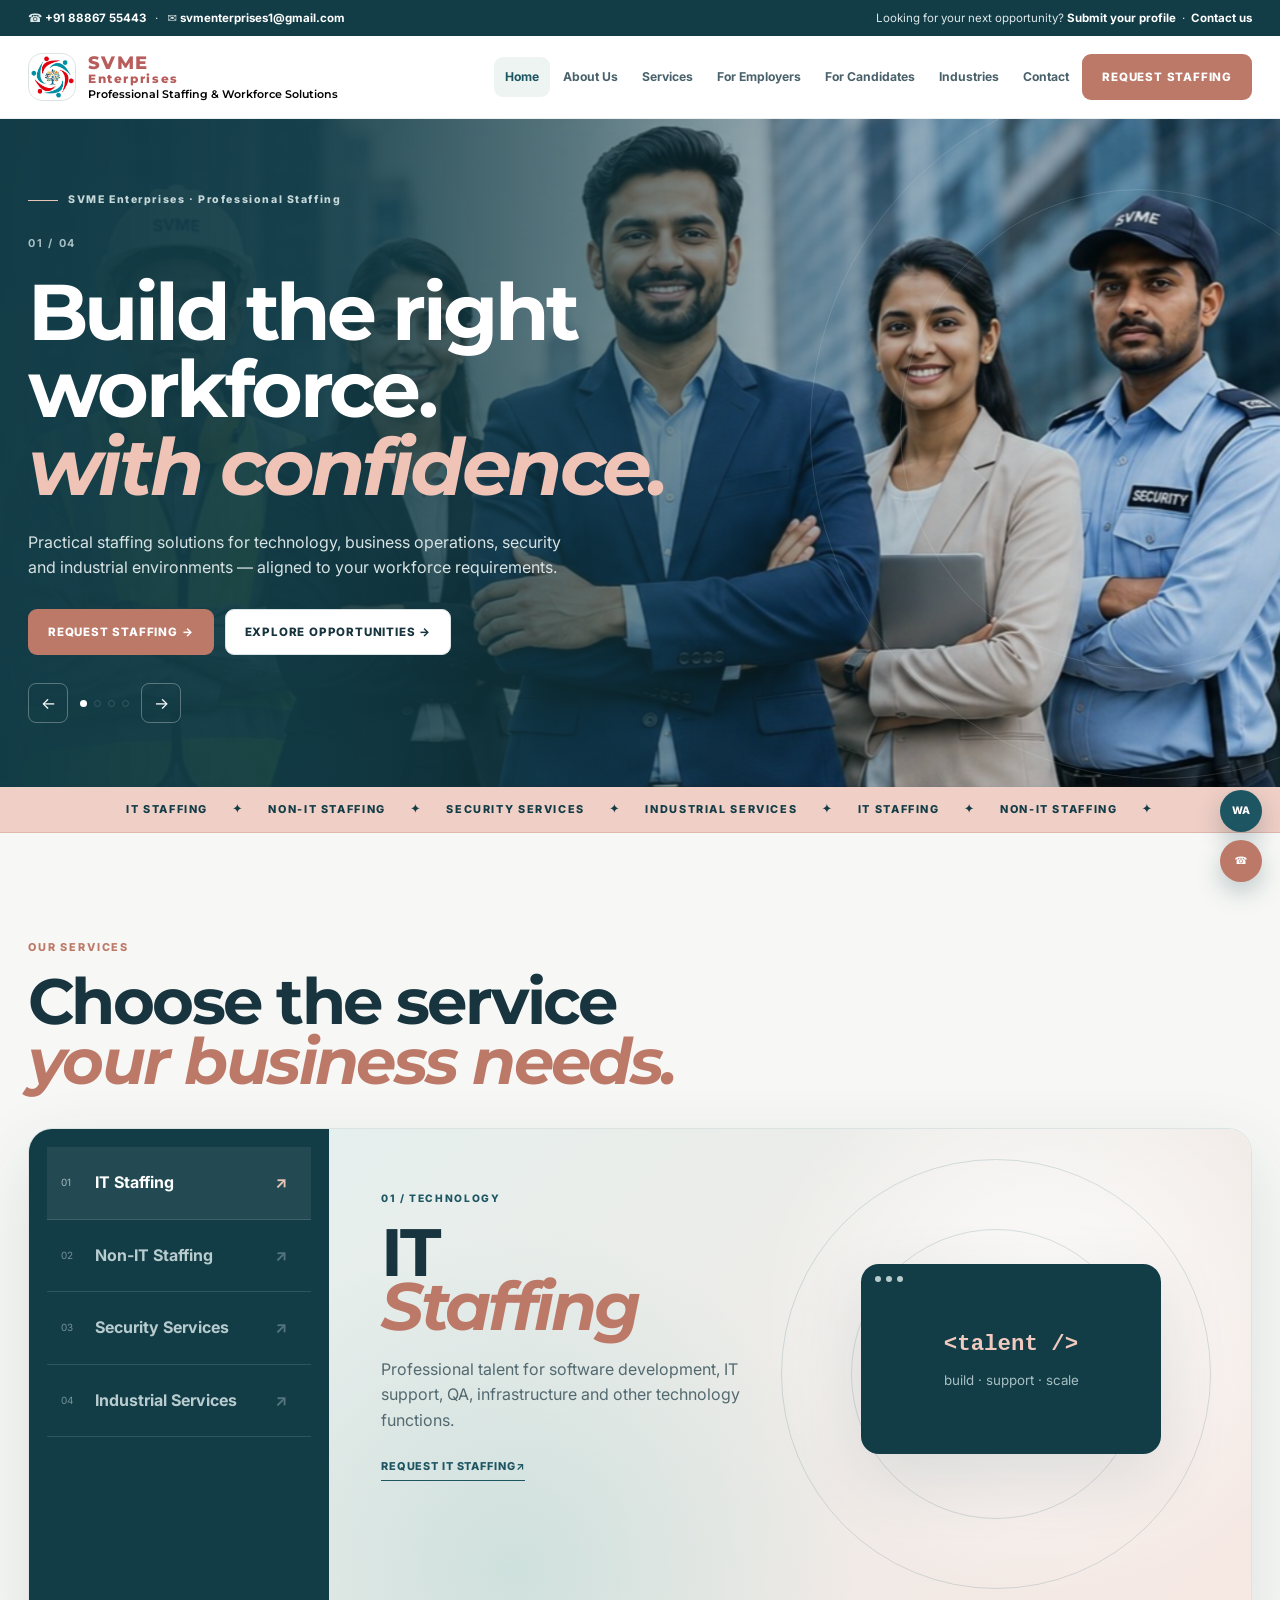
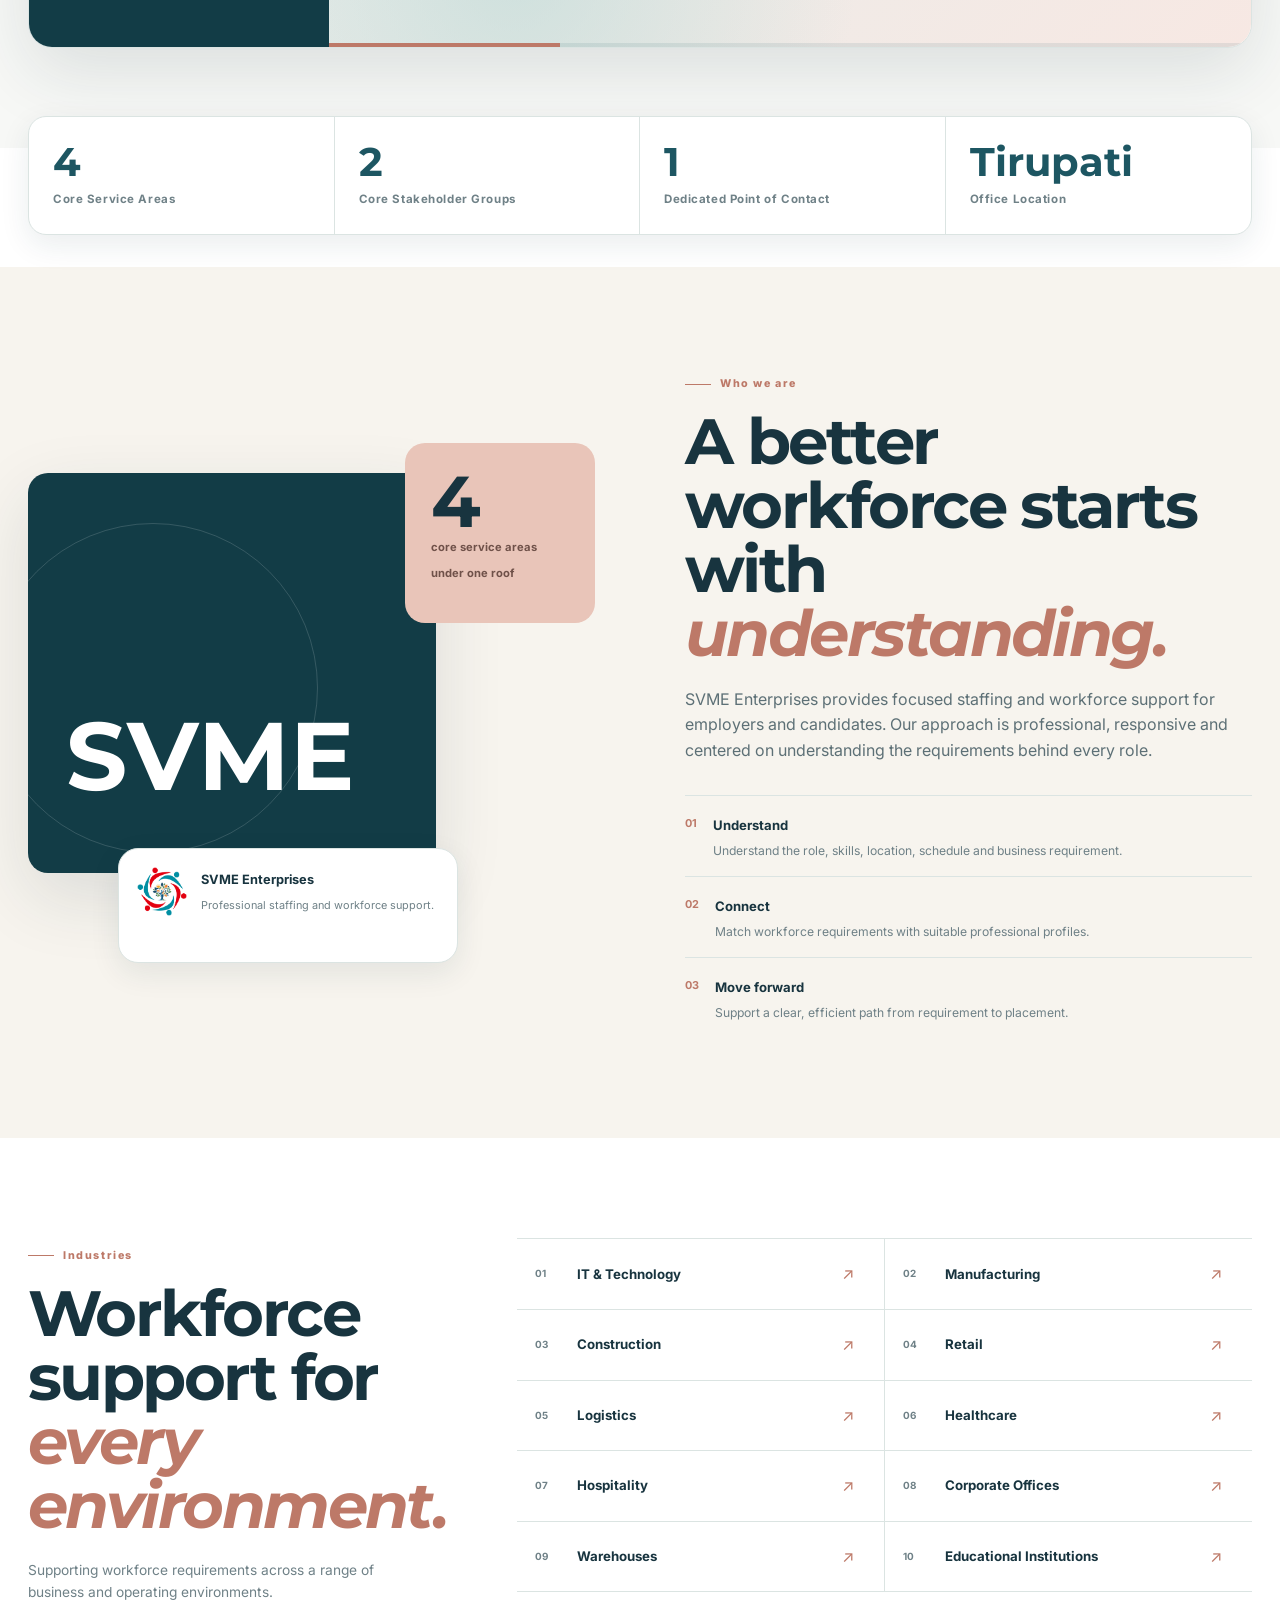
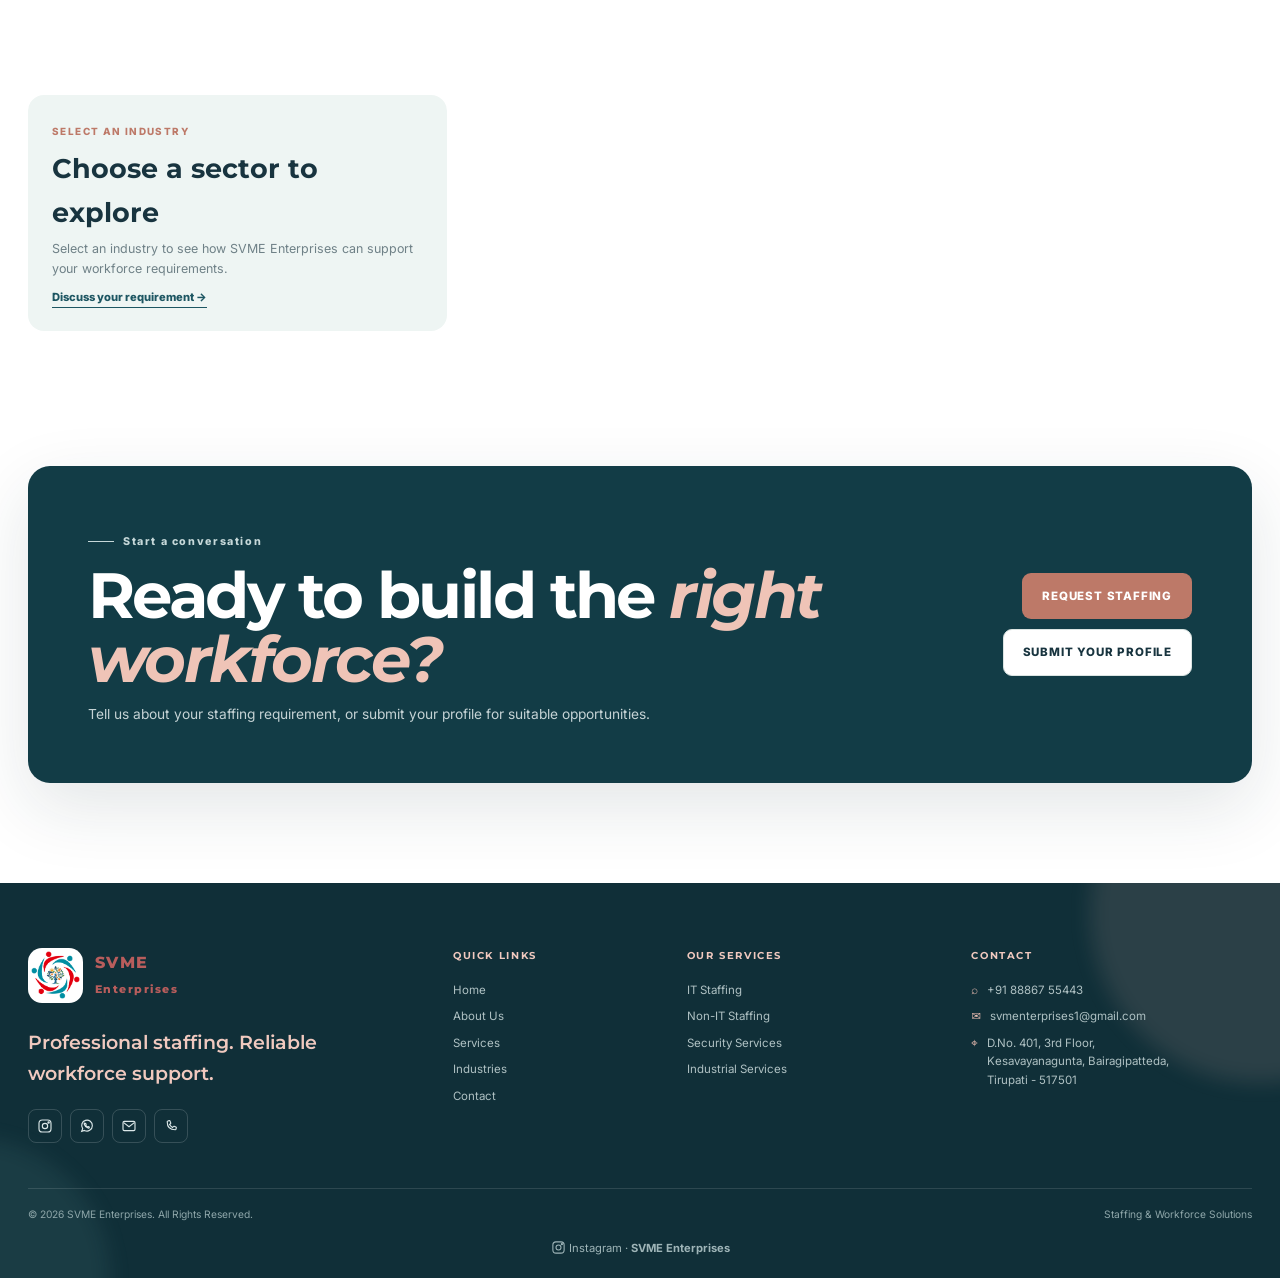
==== commit 7be02ee5: "Add files via upload" ====
--- a/index.html
+++ b/index.html
@@ -1,11 +1,11 @@
-<!doctype html><html lang="en" class="no-js"><script>document.documentElement.className="js-anim";</script><head><meta charset="utf-8"><meta name="viewport" content="width=device-width,initial-scale=1"><meta name="description" content="SVME Enterprises provides IT and non-IT staffing, security services and industrial workforce solutions from Tirupati."><title>SVME Enterprises | Staffing & Workforce Solutions</title><link rel="stylesheet" href="css/styles.css"></head><body>
-<div class="topbar"><div class="container"><div>☎ <a href="tel:+918886755443">+91 88867 55443</a> &nbsp; · &nbsp; ✉ <a href="mailto:svmenterprises1@gmail.com">svmenterprises1@gmail.com</a></div><div>Looking for a job? <a href="candidates.html">Register now</a> &nbsp;·&nbsp; <a href="contact.html">Contact us</a></div></div></div>
-<header class="header"><div class="container nav"><a class="brand" href="index.html"><span class="brand-logo"><img src="assets/svme-logo.png" alt="SVME Enterprises logo"></span><span class="brand-copy"><strong>SVME</strong><small>ENTERPRISES</small><em>Workforce • Staffing • Solutions</em></span></a><button class="hamb" aria-label="Open menu" aria-expanded="false">☰</button><nav class="menu"><a class="active" href="index.html">Home</a><a href="index.html#about">About Us</a><a href="#service-stage">Services</a><a href="employers.html">For Employers</a><a href="candidates.html">For Candidates</a><a href="index.html#industries">Industries</a><a href="contact.html">Contact</a><a class="btn rust" href="employers.html">REQUEST MANPOWER</a></nav></div></header>
+<!doctype html><html lang="en" class="no-js"><script>document.documentElement.className="js-anim";</script><head><meta charset="utf-8"><meta name="viewport" content="width=device-width,initial-scale=1"><meta name="description" content="SVME Enterprises provides IT and non-IT staffing, security services and industrial workforce solutions from Tirupati."><title>SVME Enterprises | Professional Staffing & Workforce Solutions</title><link rel="stylesheet" href="css/styles.css"></head><body>
+<div class="topbar"><div class="container"><div>☎ <a href="tel:+918886755443">+91 88867 55443</a> &nbsp; · &nbsp; ✉ <a href="mailto:svmenterprises1@gmail.com">svmenterprises1@gmail.com</a></div><div>Looking for your next opportunity? <a href="candidates.html">Submit your profile</a> &nbsp;·&nbsp; <a href="contact.html">Contact us</a></div></div></div>
+<header class="header"><div class="container nav"><a class="brand" href="index.html"><span class="brand-logo"><img src="assets/svme-logo.png" alt="SVME Enterprises logo"></span><span class="brand-copy"><strong>SVME</strong><small>Enterprises</small><em>Professional Staffing &amp; Workforce Solutions</em></span></a><button class="hamb" aria-label="Open menu" aria-expanded="false">☰</button><nav class="menu"><a class="active" href="index.html">Home</a><a href="index.html#about">About Us</a><a href="#service-stage">Services</a><a href="employers.html">For Employers</a><a href="candidates.html">For Candidates</a><a href="index.html#industries">Industries</a><a href="contact.html">Contact</a><a class="btn rust" href="employers.html">REQUEST STAFFING</a></nav></div></header>
 <main>
-<section class="aed-hero" data-slider><div class="aed-hero-photo" aria-hidden="true"></div><div class="aed-hero-overlay" aria-hidden="true"></div><div class="hero-orbit orbit-one"></div><div class="hero-orbit orbit-two"></div><div class="container aed-hero-grid"><div class="aed-copy reveal"><span class="eyebrow">SVME ENTERPRISES · STAFFING & WORKFORCE SOLUTIONS</span><div class="slider-copy"><article class="slide-copy active"><span class="slide-number">01 / 04</span><h1>Right people.<br><em>Right skills.</em><br>Right workforce.</h1><p>Build stronger teams with focused staffing solutions for technology, business operations, security and industrial environments.</p></article><article class="slide-copy"><span class="slide-number">02 / 04</span><h1>Talent that<br><em>moves</em> business.</h1><p>Connect your organisation with people who can step into the role, understand the work and keep things moving.</p></article><article class="slide-copy"><span class="slide-number">03 / 04</span><h1>People first.<br><em>Business ready.</em></h1><p>A workforce experience designed around employers, candidates and the real requirements behind every role.</p></article><article class="slide-copy"><span class="slide-number">04 / 04</span><h1>One partner.<br><em>Four capabilities.</em></h1><p>IT, non-IT, security and industrial workforce support — brought together under SVME Enterprises.</p></article></div><div class="actions"><a class="btn rust" href="employers.html">HIRE MANPOWER →</a><a class="btn light" href="candidates.html">FIND A JOB →</a></div><div class="slider-controls"><button class="slider-arrow" data-prev aria-label="Previous slide">←</button><div class="slider-dots"><button class="dot active" data-slide="0"></button><button class="dot" data-slide="1"></button><button class="dot" data-slide="2"></button><button class="dot" data-slide="3"></button></div><button class="slider-arrow" data-next aria-label="Next slide">→</button></div></div></div></div></section>
+<section class="aed-hero" data-slider><div class="aed-hero-photo" aria-hidden="true"></div><div class="aed-hero-overlay" aria-hidden="true"></div><div class="hero-orbit orbit-one"></div><div class="hero-orbit orbit-two"></div><div class="container aed-hero-grid"><div class="aed-copy reveal"><span class="eyebrow">SVME Enterprises · Professional Staffing</span><div class="slider-copy"><article class="slide-copy active"><span class="slide-number">01 / 04</span><h1>Build the right workforce.<br><em>with confidence.</em></h1><p>Practical staffing solutions for technology, business operations, security and industrial environments — aligned to your workforce requirements.</p></article><article class="slide-copy"><span class="slide-number">02 / 04</span><h1>People who<br><em>strengthen</em> business.</h1><p>Connect your organisation with dependable professionals who are ready to contribute from day one.</p></article><article class="slide-copy"><span class="slide-number">03 / 04</span><h1>People first.<br><em>Business focused.</em></h1><p>A clear, professional approach to staffing — built around business needs, role requirements and candidate potential.</p></article><article class="slide-copy"><span class="slide-number">04 / 04</span><h1>One partner.<br><em>Four core services.</em></h1><p>IT, non-IT, security and industrial staffing support, delivered through one professional workforce partner.</p></article></div><div class="actions"><a class="btn rust" href="employers.html">REQUEST STAFFING →</a><a class="btn light" href="candidates.html">EXPLORE OPPORTUNITIES →</a></div><div class="slider-controls"><button class="slider-arrow" data-prev aria-label="Previous slide">←</button><div class="slider-dots"><button class="dot active" data-slide="0"></button><button class="dot" data-slide="1"></button><button class="dot" data-slide="2"></button><button class="dot" data-slide="3"></button></div><button class="slider-arrow" data-next aria-label="Next slide">→</button></div></div></div></div></section>
 <div class="motion-strip"><div class="motion-track"><span>IT STAFFING</span><b>✦</b><span>NON-IT STAFFING</span><b>✦</b><span>SECURITY SERVICES</span><b>✦</b><span>INDUSTRIAL SERVICES</span><b>✦</b><span>IT STAFFING</span><b>✦</b><span>NON-IT STAFFING</span><b>✦</b></div></div>
 <section class="service-stage" id="service-stage">
-  <div class="stage-intro container"><span>OUR CAPABILITIES</span><h2>Choose a direction.<br><em>Watch it come alive.</em></h2></div>
+  <div class="stage-intro container"><span>OUR SERVICES</span><h2>Choose the service<br><em>your business needs.</em></h2></div>
   <div class="stage-shell container">
     <div class="stage-tabs" role="tablist" aria-label="Services">
       <button class="stage-tab active" data-service="it"><small>01</small><span>IT Staffing</span><b>↗</b></button>
@@ -15,10 +15,10 @@
     </div>
     <div class="stage-view">
       <div class="stage-view-bg"></div>
-      <div class="stage-copy active" data-panel="it"><span>01 / TECHNOLOGY</span><h3>IT<br><em>Staffing</em></h3><p>Technology talent for software, IT support, QA, infrastructure and related business technology roles.</p><a href="employers.html">REQUEST IT TALENT <b>↗</b></a></div>
-      <div class="stage-copy" data-panel="nonit"><span>02 / OPERATIONS</span><h3>Non-IT<br><em>Staffing</em></h3><p>People for administration, sales, customer service, HR support and business operations.</p><a href="employers.html">REQUEST NON-IT TALENT <b>↗</b></a></div>
-      <div class="stage-copy" data-panel="security"><span>03 / PROTECTION</span><h3>Security<br><em>Services</em></h3><p>Trained workforce support for offices, facilities and environments where reliable security personnel are needed.</p><a href="employers.html">DISCUSS SECURITY <b>↗</b></a></div>
-      <div class="stage-copy" data-panel="industrial"><span>04 / INDUSTRY</span><h3>Industrial<br><em>Services</em></h3><p>Workforce support for production, operations, maintenance, technical assistance and industrial sites.</p><a href="employers.html">REQUEST INDUSTRIAL STAFF <b>↗</b></a></div>
+      <div class="stage-copy active" data-panel="it"><span>01 / TECHNOLOGY</span><h3>IT<br><em>Staffing</em></h3><p>Professional talent for software development, IT support, QA, infrastructure and other technology functions.</p><a href="employers.html">REQUEST IT STAFFING <b>↗</b></a></div>
+      <div class="stage-copy" data-panel="nonit"><span>02 / OPERATIONS</span><h3>Non-IT<br><em>Staffing</em></h3><p>Reliable professionals for administration, sales, customer service, HR support and day-to-day business operations.</p><a href="employers.html">REQUEST NON-IT STAFFING <b>↗</b></a></div>
+      <div class="stage-copy" data-panel="security"><span>03 / PROTECTION</span><h3>Security<br><em>Services</em></h3><p>Workforce support for offices, facilities and sites that require dependable, disciplined and professional security personnel.</p><a href="employers.html">REQUEST SECURITY STAFFING <b>↗</b></a></div>
+      <div class="stage-copy" data-panel="industrial"><span>04 / INDUSTRY</span><h3>Industrial<br><em>Services</em></h3><p>Staffing support for production, operations, maintenance, technical assistance and industrial site requirements.</p><a href="employers.html">REQUEST INDUSTRIAL STAFFING <b>↗</b></a></div>
       <div class="stage-art active" data-art="it"><div class="art-ring ring1"></div><div class="art-ring ring2"></div><div class="art-screen"><div class="screen-top"><i></i><i></i><i></i></div><strong>&lt;talent /&gt;</strong><small>build · support · scale</small></div></div>
       <div class="stage-art" data-art="nonit"><div class="people-line"><i></i><i></i><i></i><i></i><i></i></div><div class="people-word">PEOPLE</div><div class="people-dot"></div></div>
       <div class="stage-art" data-art="security"><div class="shield-orbit o1"></div><div class="shield-orbit o2"></div><div class="shield-shape">✓</div></div>
@@ -27,10 +27,10 @@
     </div>
   </div>
 </section>
-<section class="stats"><div class="container stats-grid reveal"><div><strong>10,000+</strong><span>Happy Clients</span></div><div><strong>50,000+</strong><span>Skilled Candidates</span></div><div><strong>25+</strong><span>Years of Experience</span></div><div><strong>150+</strong><span>Locations Pan India</span></div></div></section>
-<section id="about" class="story scroll-stage"><div class="container story-grid"><div class="story-art reveal"><div class="story-box story-main"><div class="stage-circle"></div><div class="stage-word">SVME</div></div><div class="story-box story-side"><b>4</b><span>core service areas<br>under one roof</span></div><div class="story-box story-bottom"><img src="assets/svme-logo.png" alt="SVME logo"><strong>SVME Enterprises</strong><br><span>People-first workforce solutions.</span></div></div><div class="story-copy reveal delay-2"><span class="kicker">Who we are</span><h2 class="section-title">A better fit starts with <em>understanding.</em></h2><p>SVME Enterprises connects employers and candidates through focused workforce services. The experience is designed to make the journey from requirement to opportunity clear and approachable.</p><div class="story-list"><div class="story-item"><b>01</b><div><strong>Understand</strong><p>Start with the role, skills, location and business requirement.</p></div></div><div class="story-item"><b>02</b><div><strong>Connect</strong><p>Bring employers and candidates together through focused services.</p></div></div><div class="story-item"><b>03</b><div><strong>Move forward</strong><p>Make the next hiring or career step easier to take.</p></div></div></div></div></div></section>
-<section id="industries" class="industry-section"><div class="container industry-wrap"><div class="industry-title reveal"><span class="kicker">Industries</span><h2 class="section-title">People for <em>every environment.</em></h2><p>Explore the sectors represented in the SVME Enterprises frontend.</p></div><div class="industry-grid reveal delay-2"><button class="industry" type="button" data-industry="IT & Technology" data-detail="Technology teams, software operations, IT support and digital business environments."><b>01</b><span>IT & Technology</span><i>↗</i></button><button class="industry" type="button" data-industry="Manufacturing" data-detail="Production environments requiring dependable operations, technical and workforce support."><b>02</b><span>Manufacturing</span><i>↗</i></button><button class="industry" type="button" data-industry="Construction" data-detail="Site-based workforce requirements across construction and project environments."><b>03</b><span>Construction</span><i>↗</i></button><button class="industry" type="button" data-industry="Retail" data-detail="Customer-facing, sales, administration and store operations workforce needs."><b>04</b><span>Retail</span><i>↗</i></button><button class="industry" type="button" data-industry="Logistics" data-detail="People for logistics, warehouses, movement, coordination and operational support."><b>05</b><span>Logistics</span><i>↗</i></button><button class="industry" type="button" data-industry="Healthcare" data-detail="Support roles for healthcare environments, administration and facility operations."><b>06</b><span>Healthcare</span><i>↗</i></button><button class="industry" type="button" data-industry="Hospitality" data-detail="Hospitality teams across guest service, operations and support functions."><b>07</b><span>Hospitality</span><i>↗</i></button><button class="industry" type="button" data-industry="Corporate Offices" data-detail="Professional office environments requiring administrative, HR, support and operational talent."><b>08</b><span>Corporate Offices</span><i>↗</i></button><button class="industry" type="button" data-industry="Warehouses" data-detail="Warehouse and site operations requiring reliable staffing and shift-based support."><b>09</b><span>Warehouses</span><i>↗</i></button><button class="industry" type="button" data-industry="Educational Institutions" data-detail="Workforce support for educational campuses, administration and facility requirements."><b>10</b><span>Educational Institutions</span><i>↗</i></button></div><div class="industry-detail-panel" aria-live="polite"><span>SELECT AN INDUSTRY</span><strong>Choose a sector to explore</strong><p>Tap any industry above to see how SVME can support that environment.</p><a class="text-link" href="contact.html">Discuss your requirement →</a></div></div></section>
-<section class="cta-band"><div class="container cta-band-inner reveal"><div><span class="kicker">Start a conversation</span><h2 class="section-title">Ready to find the <em>right workforce?</em></h2><p>Tell us what you need — or take the next step in your own career.</p></div><div class="cta-actions"><a class="btn rust" href="employers.html">REQUEST MANPOWER</a><a class="btn light" href="candidates.html">REGISTER AS CANDIDATE</a></div></div></section>
+<section class="stats"><div class="container stats-grid reveal"><div><strong>4</strong><span>Core Service Areas</span></div><div><strong>2</strong><span>Core Stakeholder Groups</span></div><div><strong>1</strong><span>Dedicated Point of Contact</span></div><div><strong>Tirupati</strong><span>Office Location</span></div></div></section>
+<section id="about" class="story scroll-stage"><div class="container story-grid"><div class="story-art reveal"><div class="story-box story-main"><div class="stage-circle"></div><div class="stage-word">SVME</div></div><div class="story-box story-side"><b>4</b><span>core service areas<br>under one roof</span></div><div class="story-box story-bottom"><img src="assets/svme-logo.png" alt="SVME logo"><strong>SVME Enterprises</strong><br><span>Professional staffing and workforce support.</span></div></div><div class="story-copy reveal delay-2"><span class="kicker">Who we are</span><h2 class="section-title">A better workforce starts with <em>understanding.</em></h2><p>SVME Enterprises provides focused staffing and workforce support for employers and candidates. Our approach is professional, responsive and centered on understanding the requirements behind every role.</p><div class="story-list"><div class="story-item"><b>01</b><div><strong>Understand</strong><p>Understand the role, skills, location, schedule and business requirement.</p></div></div><div class="story-item"><b>02</b><div><strong>Connect</strong><p>Match workforce requirements with suitable professional profiles.</p></div></div><div class="story-item"><b>03</b><div><strong>Move forward</strong><p>Support a clear, efficient path from requirement to placement.</p></div></div></div></div></div></section>
+<section id="industries" class="industry-section"><div class="container industry-wrap"><div class="industry-title reveal"><span class="kicker">Industries</span><h2 class="section-title">Workforce support for <em>every environment.</em></h2><p>Supporting workforce requirements across a range of business and operating environments.</p></div><div class="industry-grid reveal delay-2"><button class="industry" type="button" data-industry="IT & Technology" data-detail="Technology teams, software operations, IT support and digital business environments."><b>01</b><span>IT & Technology</span><i>↗</i></button><button class="industry" type="button" data-industry="Manufacturing" data-detail="Production environments requiring dependable operations, technical and workforce support."><b>02</b><span>Manufacturing</span><i>↗</i></button><button class="industry" type="button" data-industry="Construction" data-detail="Site-based workforce requirements across construction and project environments."><b>03</b><span>Construction</span><i>↗</i></button><button class="industry" type="button" data-industry="Retail" data-detail="Customer-facing, sales, administration and store operations workforce needs."><b>04</b><span>Retail</span><i>↗</i></button><button class="industry" type="button" data-industry="Logistics" data-detail="People for logistics, warehouses, movement, coordination and operational support."><b>05</b><span>Logistics</span><i>↗</i></button><button class="industry" type="button" data-industry="Healthcare" data-detail="Support roles for healthcare environments, administration and facility operations."><b>06</b><span>Healthcare</span><i>↗</i></button><button class="industry" type="button" data-industry="Hospitality" data-detail="Hospitality teams across guest service, operations and support functions."><b>07</b><span>Hospitality</span><i>↗</i></button><button class="industry" type="button" data-industry="Corporate Offices" data-detail="Professional office environments requiring administrative, HR, support and operational talent."><b>08</b><span>Corporate Offices</span><i>↗</i></button><button class="industry" type="button" data-industry="Warehouses" data-detail="Warehouse and site operations requiring reliable staffing and shift-based support."><b>09</b><span>Warehouses</span><i>↗</i></button><button class="industry" type="button" data-industry="Educational Institutions" data-detail="Workforce support for educational campuses, administration and facility requirements."><b>10</b><span>Educational Institutions</span><i>↗</i></button></div><div class="industry-detail-panel" aria-live="polite"><span>SELECT AN INDUSTRY</span><strong>Choose a sector to explore</strong><p>Select an industry to see how SVME Enterprises can support your workforce requirements.</p><a class="text-link" href="contact.html">Discuss your requirement →</a></div></div></section>
+<section class="cta-band"><div class="container cta-band-inner reveal"><div><span class="kicker">Start a conversation</span><h2 class="section-title">Ready to build the <em>right workforce?</em></h2><p>Tell us about your staffing requirement, or submit your profile for suitable opportunities.</p></div><div class="cta-actions"><a class="btn rust" href="employers.html">REQUEST STAFFING</a><a class="btn light" href="candidates.html">SUBMIT YOUR PROFILE</a></div></div></section>
 </main>
 <footer class="site-footer">
   <div class="footer-glow footer-glow-one"></div><div class="footer-glow footer-glow-two"></div>
@@ -38,9 +38,9 @@
     <div class="footer-brand-col">
       <a class="footer-brand-card" href="index.html" aria-label="SVME Enterprises home">
         <span class="footer-logo-wrap"><img src="assets/svme-logo.png" alt="SVME Enterprises logo"></span>
-        <span class="footer-brand-name"><strong>SVME</strong><small>ENTERPRISES</small></span>
+        <span class="footer-brand-name"><strong>SVME</strong><small>Enterprises</small></span>
       </a>
-      <p>Right People. Right Skills. Right Workforce.</p>
+      <p>Professional staffing. Reliable workforce support.</p>
       <div class="footer-socials" aria-label="Social links">
         <a href="https://www.instagram.com/svme_enterprises?igsh=MTJnbjJmdXRpMzVmag==" target="_blank" rel="noopener" aria-label="Instagram — SVME Enterprises" class="social instagram"><svg viewBox="0 0 24 24" aria-hidden="true"><rect x="3" y="3" width="18" height="18" rx="5"></rect><circle cx="12" cy="12" r="4"></circle><circle cx="17.4" cy="6.7" r="1"></circle></svg></a>
         <a href="https://wa.me/918886755443" target="_blank" rel="noopener" aria-label="WhatsApp — SVME Enterprises" class="social whatsapp"><svg viewBox="0 0 24 24" aria-hidden="true"><path d="M20 11.6a8 8 0 0 1-11.8 7L4 20l1.5-4.1A8 8 0 1 1 20 11.6Z"></path><path d="M8.5 8.4c.2-.4.4-.4.7-.4h.5c.2 0 .4.1.5.4l.5 1.2c.1.3.1.5-.1.7l-.5.6c.6 1.1 1.4 1.9 2.5 2.5l.6-.5c.2-.2.4-.2.7-.1l1.2.5c.3.1.4.3.4.5v.5c0 .3 0 .5-.4.7-.4.2-1 .3-1.5.1-2.8-.9-4.8-2.9-5.7-5.7-.2-.5-.1-1.1.1-1.5Z"></path></svg></a>
--- a/css/styles.css
+++ b/css/styles.css
@@ -1,790 +1,196 @@
-@import url('https://fonts.googleapis.com/css2?family=DM+Sans:wght@400;500;600;700&family=DM+Serif+Display:ital@0;1&display=swap');
-:root{--cream:#FAF7F0;--paper:#FFFFFF;--ink:#334B57;--muted:#6B7C82;--line:#DCE5E4;--rust:#C98778;--rust-dark:#A9675B;--sage:#DDEBE3;--blue:#DCEFF4;--lilac:#E8E1F3;--gold:#F3DDE1;--white:#ffffff;--shadow:0 28px 70px rgba(75,65,110,.13);--shadow-sm:0 14px 34px rgba(75,65,110,.09);--radius:30px;--max:1240px}
-*{box-sizing:border-box;margin:0;padding:0}html{scroll-behavior:smooth}body{font-family:'DM Sans',system-ui,sans-serif;background:var(--paper);color:var(--ink);line-height:1.6}body:before{content:"";position:fixed;inset:0;pointer-events:none;opacity:.12;background-image:radial-gradient(rgba(90,78,130,.12) .6px,transparent .6px);background-size:9px 9px;z-index:-1}a{color:inherit;text-decoration:none}button,input,select,textarea{font:inherit}img{display:block;max-width:100%}.container{width:min(var(--max),calc(100% - 48px));margin:auto}
-.topbar{background:#F1F7F5;border-bottom:1px solid var(--line);font-size:.74rem;color:#68647a}.topbar .container{min-height:38px;display:flex;justify-content:space-between;align-items:center;gap:20px}.topbar a{font-weight:700}.topbar a:hover{color:var(--rust)}
-.header{position:sticky;top:0;z-index:100;background:rgba(250,248,253,.9);backdrop-filter:blur(18px);border-bottom:1px solid rgba(123,104,78,.16)}.nav{min-height:84px;display:flex;align-items:center;justify-content:space-between;gap:28px}.brand{display:flex;align-items:center;gap:12px}.brand-logo{width:54px;height:54px;border-radius:18px;background:#fff;display:grid;place-items:center;overflow:hidden;box-shadow:0 8px 20px rgba(65,55,42,.08)}.brand-logo img{width:50px;height:50px;object-fit:contain}.brand-copy strong{display:block;font-size:1rem;letter-spacing:.09em}.brand-copy small{display:block;font-size:.66rem;text-transform:uppercase;letter-spacing:.17em;color:#6B7C82}.brand-copy em{display:block;font-family:'DM Serif Display',serif;font-style:italic;font-size:.72rem;color:var(--rust);margin-top:-2px}.menu{display:flex;align-items:center;gap:3px}.menu a:not(.btn){font-size:.78rem;font-weight:700;color:#655f54;padding:10px 12px;border-radius:999px}.menu a:not(.btn):hover,.menu a.active{background:#EAF3F1;color:var(--ink)}.btn{position:relative;display:inline-flex;align-items:center;justify-content:center;gap:10px;padding:13px 19px;border-radius:999px;border:1px solid transparent;background:var(--ink);color:#fff;font-size:.75rem;font-weight:800;letter-spacing:.06em;box-shadow:0 12px 25px rgba(38,48,42,.16);overflow:hidden;transition:.3s}.btn:after{content:"";position:absolute;inset:-10% auto -10% -50%;width:35%;background:rgba(255,255,255,.28);transform:skewX(-20deg);transition:.6s}.btn:hover{transform:translateY(-3px);box-shadow:0 18px 35px rgba(38,48,42,.2)}.btn:hover:after{left:125%}.btn.light{background:var(--white);color:var(--ink);border-color:var(--line);box-shadow:none}.btn.rust{background:var(--rust)}.btn.sage{background:var(--sage);color:var(--ink);box-shadow:none}.btn.ghost{background:transparent;color:var(--ink);border-color:rgba(38,48,42,.22);box-shadow:none}.hamb{display:none;border:0;background:transparent;font-size:1.55rem;color:var(--ink)}
-.hero{position:relative;overflow:hidden;padding:76px 0 100px;background:linear-gradient(115deg,#DCEFF4 0%,#F9F4F0 45%,#E8E1F3 100%)}.hero:before{content:"";position:absolute;width:480px;height:480px;border-radius:50%;right:-160px;top:-170px;background:radial-gradient(circle,#C9DFD8 0 12%,transparent 62%);filter:blur(4px);animation:drift 12s ease-in-out infinite alternate}.hero:after{content:"";position:absolute;width:420px;height:420px;border-radius:50%;left:-180px;bottom:-250px;background:radial-gradient(circle,#C9E4EA 0 12%,transparent 64%);animation:drift2 14s ease-in-out infinite alternate}.hero-grid{position:relative;z-index:2;display:grid;grid-template-columns:.92fr 1.08fr;gap:72px;align-items:center}.hero-copy{padding:30px 0}.eyebrow,.kicker{display:inline-flex;align-items:center;gap:10px;font-size:.69rem;font-weight:800;letter-spacing:.16em;text-transform:uppercase;color:#66818A}.eyebrow:before,.kicker:before{content:"";width:28px;height:1px;background:currentColor}.hero h1,.page-hero h1,.section-title{font-family:'DM Serif Display',Georgia,serif;font-weight:400;letter-spacing:-.04em;line-height:.96}.hero h1{font-size:clamp(4rem,7.5vw,7.2rem);margin:24px 0 22px}.hero h1 em{color:var(--rust);font-style:italic}.hero p{max-width:590px;color:#655f55;font-size:1.02rem}.actions{display:flex;gap:12px;flex-wrap:wrap;margin-top:30px}.hero-collage{position:relative;min-height:580px}.hero-panel{position:absolute;box-shadow:var(--shadow);border:1px solid rgba(255,255,255,.75)}.hero-photo{inset:25px 55px 0 55px;border-radius:42px;background:linear-gradient(150deg,#9FC7D0,#C7B9D9 42%,#E8C8C8 67%,#aabde0);overflow:hidden}.hero-photo:before{content:"";position:absolute;inset:0;background:radial-gradient(circle at 30% 23%,#fff9 0 4%,transparent 20%),radial-gradient(circle at 72% 55%,#fff7 0 5%,transparent 22%),linear-gradient(to top,rgba(38,48,42,.25),transparent 48%)}.hero-photo:after{content:"SVME";position:absolute;right:28px;bottom:25px;font-size:4rem;font-weight:800;letter-spacing:.08em;color:#fff5;transform:rotate(-90deg);transform-origin:right bottom}.hero-sticker{right:0;top:0;width:165px;min-height:165px;border-radius:50%;background:var(--rust);color:#fff8ef;display:grid;place-items:center;text-align:center;padding:24px;animation:float 5s ease-in-out infinite}.hero-sticker strong{font-family:'DM Serif Display',serif;font-size:1.55rem;line-height:1}.hero-sticker small{display:block;font-size:.65rem;letter-spacing:.1em;text-transform:uppercase;margin-top:8px}.hero-card{left:0;bottom:24px;width:225px;padding:22px;border-radius:26px;background:var(--white);animation:float 6s ease-in-out infinite reverse}.hero-card .mini-logo{width:46px;height:46px;border-radius:14px;background:#EEF6F3;display:grid;place-items:center;margin-bottom:14px}.hero-card .mini-logo img{width:40px;height:40px;object-fit:contain}.hero-card b{display:block;font-family:'DM Serif Display',serif;font-size:1.6rem;font-weight:400}.hero-card span{display:block;color:var(--muted);font-size:.72rem}.hero-tag{right:18px;bottom:0;padding:12px 16px;border-radius:999px;background:#DDEBE3;color:#5f5b76;font-size:.7rem;font-weight:800;letter-spacing:.08em;text-transform:uppercase}
-.editorial{padding:110px 0}.editorial-head{display:grid;grid-template-columns:.72fr 1.28fr;gap:60px;align-items:end;margin-bottom:48px}.editorial-head h2{font-size:clamp(3rem,5.5vw,5.6rem)}.editorial-head p{max-width:580px;color:var(--muted)}.service-mosaic{display:grid;grid-template-columns:1.1fr .9fr .9fr;grid-template-rows:240px 240px;gap:16px}.service-tile{position:relative;overflow:hidden;border-radius:30px;padding:30px;background:#F0F5F2;border:1px solid var(--line);box-shadow:var(--shadow-sm);transition:.35s}.service-tile:hover{transform:translateY(-7px) rotate(-.4deg);box-shadow:var(--shadow)}.service-tile.large{grid-row:1/3;background:linear-gradient(150deg,#C8E4E8,#C5B5D7 50%,#F0D5D5)}.service-tile.sage{background:#DDEBE3}.service-tile.rust{background:#F3DDE1}.service-tile.blue{background:#DCEFF4}.service-tile .num{font-size:.7rem;font-weight:800;letter-spacing:.12em;color:#746b5d}.service-tile h3{font-family:'DM Serif Display',serif;font-size:2rem;font-weight:400;line-height:1.05;margin:15px 0 10px}.service-tile p{font-size:.82rem;color:#5f5b53;max-width:320px}.service-tile a{position:absolute;left:30px;bottom:28px;font-size:.7rem;font-weight:800;letter-spacing:.08em}.service-tile.large:before{content:"";position:absolute;width:250px;height:250px;right:-60px;bottom:-55px;border-radius:50%;border:35px solid #ffffff45}.service-tile.large:after{content:"";position:absolute;width:90px;height:90px;right:45px;bottom:85px;border-radius:50%;background:#ffffff35}
-.stats{background:var(--ink);color:#fffaf0;padding:44px 0}.stats-grid{display:grid;grid-template-columns:repeat(4,1fr)}.stats-grid div{padding:4px 25px;border-right:1px solid #ffffff20}.stats-grid div:last-child{border:0}.stats strong{display:block;font-family:'DM Serif Display',serif;font-weight:400;font-size:2.5rem}.stats span{font-size:.7rem;color:#d4d1c8;text-transform:uppercase;letter-spacing:.1em}
-.story{padding:110px 0;background:#F4F7F3}.story-grid{display:grid;grid-template-columns:1fr 1fr;gap:70px;align-items:center}.story-art{min-height:460px;position:relative}.story-box{position:absolute;border-radius:34px;box-shadow:var(--shadow)}.story-main{inset:30px 50px 0 0;background:linear-gradient(150deg,#B9DCE2,#E8E1F3 45%,#D7CBE5);overflow:hidden}.story-main:before{content:"";position:absolute;inset:22px;border:1px solid #ffffff88;border-radius:25px}.story-side{right:0;top:0;width:190px;height:190px;background:var(--rust);color:#fff9ef;padding:28px}.story-side b{font-family:'DM Serif Display',serif;font-size:2.2rem;font-weight:400}.story-side span{display:block;font-size:.72rem;margin-top:10px}.story-bottom{right:20px;bottom:20px;width:235px;padding:18px;background:var(--white);font-size:.75rem}.story-bottom img{width:48px;height:48px;object-fit:contain;float:left;margin-right:12px}.story-copy h2{font-size:clamp(3rem,5vw,5rem);margin:14px 0 20px}.story-copy p{color:var(--muted);max-width:560px}.story-list{display:grid;gap:14px;margin-top:28px}.story-item{display:flex;gap:13px;align-items:flex-start}.story-item b{width:30px;height:30px;border-radius:50%;background:#DDEBE3;display:grid;place-items:center;font-size:.72rem;flex:none}
-.industry-section{padding:110px 0}.industry-wrap{display:grid;grid-template-columns:.7fr 1.3fr;gap:60px}.industry-title h2{font-size:clamp(3rem,5vw,5rem);margin:14px 0}.industry-title p{color:var(--muted)}.industry-grid{display:grid;grid-template-columns:repeat(3,1fr);gap:12px}.industry{padding:22px 18px;background:var(--white);border:1px solid var(--line);border-radius:22px;transition:.3s}.industry:hover{transform:translateY(-5px);background:#eee8f7}.industry b{display:block;font-size:.7rem;color:var(--rust);letter-spacing:.1em}.industry span{display:block;margin-top:18px;font-family:'DM Serif Display',serif;font-size:1.25rem}
-.cta-band{padding:95px 0;background:linear-gradient(120deg,#c9b6d8,#e3bfd9 48%,#c6d5ee)}.cta-band-inner{display:flex;justify-content:space-between;align-items:end;gap:40px}.cta-band h2{font-size:clamp(3rem,5vw,5.4rem);max-width:750px}.cta-band p{max-width:560px;color:#5d5a53;margin-top:16px}.cta-actions{display:flex;gap:10px;flex-wrap:wrap}
-.page-hero{padding:85px 0 75px;background:linear-gradient(120deg,#e4ddf2,#e7d0e7 55%,#d5e0f3);border-bottom:1px solid var(--line)}.crumb{font-size:.7rem;font-weight:800;letter-spacing:.13em;text-transform:uppercase;color:#7a705f}.page-hero h1{font-size:clamp(3.4rem,6vw,6rem);max-width:950px;margin:20px 0}.page-hero p{max-width:680px;color:var(--muted);font-size:1rem}
-.page-section{padding:100px 0}.service-list{display:grid;grid-template-columns:1fr 1fr;gap:18px}.service-detail{position:relative;padding:40px;min-height:330px;border-radius:34px;overflow:hidden;border:1px solid var(--line);box-shadow:var(--shadow-sm);background:#F0F5F2}.service-detail:nth-child(2){background:#DDEBE3}.service-detail:nth-child(3){background:#bfd0ec}.service-detail:nth-child(4){background:#F3DDE1}.service-detail .num{font-size:.7rem;font-weight:800;letter-spacing:.12em;color:#736b5d}.service-detail h2{font-family:'DM Serif Display',serif;font-size:2.5rem;font-weight:400;margin:18px 0 10px}.service-detail p{max-width:520px;color:#5f5b53}.service-detail .btn{position:absolute;left:40px;bottom:34px}.service-detail:after{content:"";position:absolute;width:180px;height:180px;border-radius:50%;right:-60px;bottom:-70px;border:30px solid #ffffff35}
-.form-layout{display:grid;grid-template-columns:.72fr 1.28fr;gap:70px;align-items:start}.form-intro h2,.contact-intro h2{font-size:clamp(3rem,4.8vw,5rem);margin:14px 0}.form-intro p,.contact-intro p{color:var(--muted)}.form-card{background:var(--white);border:1px solid var(--line);padding:32px;border-radius:34px;box-shadow:var(--shadow)}.form-grid{display:grid;grid-template-columns:repeat(2,1fr);gap:18px}.field{display:flex;flex-direction:column;gap:7px}.field.full{grid-column:1/-1}.field label{font-size:.72rem;font-weight:800;text-transform:uppercase;letter-spacing:.07em;color:#6d675c}.field input,.field select,.field textarea{border:1px solid #d9cfbc;border-radius:16px;padding:13px 14px;background:#fbfaff;color:var(--ink);outline:none;transition:.25s}.field input:focus,.field select:focus,.field textarea:focus{border-color:var(--rust);box-shadow:0 0 0 4px #b8613f20}.field textarea{min-height:135px;resize:vertical}.notice{display:none;padding:13px 15px;margin-top:9px;border-radius:14px;background:#e4e8f6;color:#4d5577;font-size:.8rem}.notice.show{display:block}
-.jobs{display:grid;gap:14px}.job{display:flex;align-items:center;justify-content:space-between;gap:25px;padding:25px 28px;background:var(--white);border:1px solid var(--line);border-radius:25px;box-shadow:var(--shadow-sm);transition:.3s}.job:hover{transform:translateX(5px)}.job h3{font-family:'DM Serif Display',serif;font-size:1.7rem;font-weight:400}.job p{font-size:.82rem;color:var(--muted);margin-top:3px}.job-meta{display:flex;gap:8px;flex-wrap:wrap;margin-top:10px}.pill{font-size:.64rem;font-weight:800;letter-spacing:.06em;text-transform:uppercase;padding:6px 9px;border-radius:999px;background:#EAF3F1;color:#6b6256}.contact-grid{display:grid;grid-template-columns:.8fr 1.2fr;gap:70px}.contact-list{display:grid;gap:12px;margin-top:28px}.contact-item{display:flex;gap:13px;padding:15px;border-radius:20px;background:var(--white);border:1px solid var(--line)}.contact-item .icon{width:43px;height:43px;border-radius:14px;background:#EDF5F2;display:grid;place-items:center;color:var(--rust);flex:none}.contact-item strong{display:block;font-size:.68rem;letter-spacing:.1em;text-transform:uppercase;color:#7a7264}.contact-item a,.contact-item span{display:block;font-weight:700;margin-top:2px}.map-card{overflow:hidden;border-radius:30px;border:1px solid var(--line);box-shadow:var(--shadow)}.map-card iframe{display:block;width:100%;min-height:420px;border:0}.map-actions{display:flex;gap:10px;flex-wrap:wrap;margin-top:18px}
-.footer{background:#292844;color:#f6f3fb;padding:75px 0 20px}.footer-grid{display:grid;grid-template-columns:1.2fr .8fr 1fr 1.2fr;gap:45px}.footer .brand-copy strong{color:#fff}.footer .brand-copy small{color:#bbb4a7}.footer .brand-copy em{color:#dda9cf}.footer p{color:#aaa6ba;font-size:.82rem;margin-top:18px}.footer h4{font-size:.7rem;text-transform:uppercase;letter-spacing:.13em;color:#d8d3e6;margin-bottom:16px}.footer-grid>div>a:not(.brand){display:block;color:#c1bdd0;font-size:.8rem;margin:8px 0}.footer-grid>div>a:hover{color:#fff}.footer-bottom{border-top:1px solid #ffffff17;margin-top:48px;padding-top:18px;display:flex;justify-content:space-between;gap:20px;color:#9d99b2;font-size:.7rem}.instagram-footer{margin-top:24px;text-align:center}.instagram-link{display:inline-flex;align-items:center;gap:10px;padding:10px 15px;border-radius:999px;border:1px solid #ffffff20;background:#ffffff08;color:#f4eee3;font-size:.76rem;font-weight:700;transition:.25s}.instagram-link:hover{transform:translateY(-2px);background:#ffffff12}.instagram-icon{width:20px;height:20px;display:block;fill:none;stroke:currentColor;stroke-width:1.8}.floating{position:fixed;right:18px;bottom:18px;z-index:80;display:flex;flex-direction:column;gap:10px}.float{width:48px;height:48px;border-radius:50%;display:grid;place-items:center;background:var(--ink);color:#fff;border:1px solid #fff6;box-shadow:0 12px 25px #0002;font-size:.72rem;font-weight:900;animation:float 4s ease-in-out infinite}.float.call{animation-delay:.5s}.modal{position:fixed;inset:0;z-index:200;background:#292844cc;display:none;align-items:center;justify-content:center;padding:20px}.modal.open{display:flex}.modal-box{width:min(720px,100%);max-height:90vh;overflow:auto;background:var(--paper);border-radius:32px;padding:32px;position:relative;box-shadow:var(--shadow)}.close{position:absolute;right:18px;top:18px;width:40px;height:40px;border:0;border-radius:50%;background:#EDF5F2;font-size:1.4rem}.modal-box h2{font-family:'DM Serif Display',serif;font-weight:400;font-size:2.8rem;margin:10px 0 22px}
-.reveal{opacity:0;transform:translateY(28px);transition:opacity .8s ease,transform .8s cubic-bezier(.2,.75,.25,1)}.reveal.is-visible{opacity:1;transform:none}.delay-1{transition-delay:.08s}.delay-2{transition-delay:.16s}.delay-3{transition-delay:.24s}.delay-4{transition-delay:.32s}
-@keyframes float{0%,100%{transform:translateY(0)}50%{transform:translateY(-9px)}}@keyframes drift{from{transform:translate(0,0)}to{transform:translate(-30px,22px)}}@keyframes drift2{from{transform:translate(0,0)}to{transform:translate(30px,-20px)}}
-@media(max-width:1050px){.menu{gap:0}.menu a:not(.btn){padding:9px 8px}.hero-grid,.story-grid,.industry-wrap,.form-layout,.contact-grid{grid-template-columns:1fr}.hero-collage{min-height:540px}.editorial-head{grid-template-columns:1fr;gap:20px}.service-mosaic{grid-template-columns:1fr 1fr;grid-template-rows:250px 250px}.service-tile.large{grid-row:1/3}.footer-grid{grid-template-columns:1fr 1fr}.industry-grid{grid-template-columns:repeat(3,1fr)}}
-@media(max-width:760px){.container{width:min(var(--max),calc(100% - 30px))}.topbar .container{justify-content:center;text-align:center}.topbar .container>div:first-child{display:none}.nav{min-height:72px}.hamb{display:block}.menu{position:absolute;left:15px;right:15px;top:72px;display:none;flex-direction:column;align-items:stretch;padding:12px;background:rgba(251,248,239,.98);border:1px solid var(--line);border-radius:22px;box-shadow:var(--shadow)}.menu.open{display:flex}.menu a:not(.btn){padding:12px 14px}.menu .btn{margin-top:5px}.hero{padding:55px 0 70px}.hero-grid{gap:35px}.hero h1{font-size:clamp(3.6rem,15vw,5.2rem)}.hero-collage{min-height:420px}.hero-photo{inset:20px 22px 0 22px}.hero-sticker{width:125px;min-height:125px}.hero-card{width:190px;bottom:10px}.hero-tag{display:none}.editorial,.story,.industry-section,.page-section{padding:75px 0}.service-mosaic{grid-template-columns:1fr;grid-template-rows:auto}.service-tile,.service-tile.large{min-height:260px;grid-row:auto}.stats-grid{grid-template-columns:1fr 1fr}.stats-grid div{padding:18px 10px}.industry-grid{grid-template-columns:1fr 1fr}.cta-band-inner{display:block}.cta-actions{margin-top:25px}.form-grid{grid-template-columns:1fr}.field.full{grid-column:auto}.footer-grid{grid-template-columns:1fr 1fr;gap:30px}.footer-bottom{display:block}.footer-bottom span{display:block;margin-top:7px}.job{align-items:flex-start;flex-direction:column}.job .btn{width:100%}.map-card iframe{min-height:320px}.modal-box{padding:24px}.brand-logo{width:48px;height:48px}.brand-logo img{width:45px;height:45px}}
-@media(prefers-reduced-motion:reduce){*,*:before,*:after{animation:none!important;transition:none!important;scroll-behavior:auto!important}.reveal{opacity:1;transform:none}}
-/* AEDUTREE-inspired interaction layer: carousel, flowing service stories and richer scroll motion */
-.inline-link,.text-link{font-weight:800;color:var(--rust-dark);border-bottom:1px solid #c889b855;transition:.25s}.inline-link:hover,.text-link:hover{color:var(--ink);border-color:var(--ink)}
-.aed-hero{position:relative;min-height:720px;overflow:hidden;background:linear-gradient(135deg,#DCEFF4 0%,#f7edf8 48%,#d9d2eb 100%);display:flex;align-items:center}.aed-hero:after{content:"";position:absolute;inset:auto 0 0;height:150px;background:linear-gradient(transparent,#FFFFFF);pointer-events:none}.aed-hero-grid{position:relative;z-index:2;display:grid;grid-template-columns:1fr 1fr;gap:50px;align-items:center}.aed-copy{padding:40px 0 60px}.slider-copy{position:relative;min-height:390px;margin-top:15px}.slide-copy{position:absolute;inset:0;opacity:0;transform:translateY(24px);transition:opacity .7s ease,transform .8s cubic-bezier(.2,.8,.2,1);pointer-events:none}.slide-copy.active{opacity:1;transform:none;pointer-events:auto}.slide-number{font-size:.68rem;font-weight:800;letter-spacing:.15em;color:#66818A}.slide-copy h1{font-family:'DM Serif Display',serif;font-weight:400;font-size:clamp(4rem,6.5vw,6.7rem);line-height:.9;letter-spacing:-.045em;margin:17px 0 22px}.slide-copy h1 em{color:var(--rust);font-style:italic}.slide-copy p{max-width:560px;color:#66627a;font-size:1rem}.slider-controls{display:flex;align-items:center;gap:14px;margin-top:28px}.slider-arrow{width:44px;height:44px;border:1px solid #ffffffaa;background:#ffffff80;border-radius:50%;font-size:1.05rem;cursor:pointer;color:var(--ink);transition:.25s}.slider-arrow:hover{transform:translateY(-3px);background:#fff}.slider-dots{display:flex;gap:7px}.dot{width:28px;height:4px;border:0;background:#aaa5bc55;border-radius:999px;cursor:pointer;transition:.35s}.dot.active{width:54px;background:var(--rust)}.aed-visual{min-height:590px;display:grid;place-items:center}.visual-frame{position:relative;width:min(560px,100%);height:570px;transform:rotate(2deg);transition:transform .8s cubic-bezier(.2,.8,.2,1)}.visual-frame:hover{transform:rotate(0) scale(1.015)}.visual-window{position:absolute;inset:25px 55px 30px 35px;background:#fff;border-radius:38px;box-shadow:0 35px 80px #4C687C18;overflow:hidden;border:10px solid #ffffffaa}.window-bar{height:35px;background:#f4eff9;display:flex;align-items:center;gap:6px;padding:0 14px}.window-bar span{width:7px;height:7px;border-radius:50%;background:#c9c3d7}.window-content{position:relative;height:calc(100% - 35px);overflow:hidden;background:linear-gradient(145deg,#f7f2fa,#dce6f6)}.window-title{position:absolute;top:28px;left:28px;font-family:'DM Serif Display',serif;font-size:1.8rem}.window-title em{color:var(--rust);font-style:italic}.window-lines{position:absolute;top:83px;left:30px;display:grid;gap:8px}.window-lines i{display:block;width:105px;height:5px;border-radius:999px;background:#6F9EAD30}.window-lines i:nth-child(2){width:75px}.window-lines i:nth-child(3){width:92px}.window-orb{position:absolute;width:280px;height:280px;border-radius:50%;right:-70px;top:100px;background:radial-gradient(circle at 30% 30%,#fff8 0 5%,transparent 25%),linear-gradient(145deg,#a9c5e8,#C5B5D7 50%,#e2b8d5);box-shadow:inset 0 0 0 20px #ffffff25}.window-card{position:absolute;padding:15px 17px;border-radius:17px;background:#ffffffdd;backdrop-filter:blur(10px);box-shadow:0 15px 30px #5d547720;font-size:.63rem;font-weight:800;letter-spacing:.09em}.window-card b{display:block;font-family:'DM Serif Display',serif;font-size:1.8rem;letter-spacing:0;margin-top:5px}.window-card.one{left:25px;bottom:75px}.window-card.two{left:150px;bottom:30px;background:#d9dff2}.window-card.three{right:22px;bottom:65px;background:#e7c9df}.visual-logo{position:absolute;left:0;bottom:18px;width:150px;height:150px;border-radius:36px;background:#fff;display:grid;place-items:center;box-shadow:0 25px 55px #554b7022;animation:float 5s ease-in-out infinite}.visual-logo img{width:125px;height:125px;object-fit:contain}.visual-badge{position:absolute;right:0;top:12px;width:145px;height:145px;border-radius:50%;background:var(--rust);color:#fff;display:grid;place-items:center;text-align:center;box-shadow:0 25px 55px #9e659244;animation:float 6s ease-in-out infinite reverse}.visual-badge strong{display:block;font-family:'DM Serif Display',serif;font-size:2.6rem;font-weight:400;line-height:.8}.visual-badge span{font-size:.62rem;text-transform:uppercase;letter-spacing:.08em}.hero-orbit{position:absolute;border:1px solid #ffffff90;border-radius:50%;pointer-events:none}.orbit-one{width:680px;height:680px;right:-250px;top:-250px;animation:orbit 20s linear infinite}.orbit-two{width:420px;height:420px;left:-190px;bottom:-240px;border-style:dashed;animation:orbitReverse 25s linear infinite}.motion-strip{overflow:hidden;background:var(--ink);color:#fff;white-space:nowrap;border-top:1px solid #fff2;border-bottom:1px solid #fff2}.motion-track{width:max-content;display:flex;align-items:center;gap:28px;padding:16px 0;font-size:.72rem;font-weight:800;letter-spacing:.15em;animation:marquee 24s linear infinite}.motion-track b{color:#E8E1F3}.service-story{display:grid;gap:28px}.service-story-card{min-height:470px;display:grid;grid-template-columns:1fr 1fr;align-items:stretch;overflow:hidden;border-radius:38px;border:1px solid var(--line);box-shadow:var(--shadow-sm);position:relative;transition:transform .55s cubic-bezier(.2,.8,.2,1),box-shadow .55s}.service-story-card:hover{transform:translateY(-8px);box-shadow:var(--shadow)}.service-story-card.reverse .service-copy{order:2}.service-story-card.reverse .service-art{order:1}.tone-lilac{background:linear-gradient(120deg,#e7e1f1,#d8e3f4)}.tone-blue{background:linear-gradient(120deg,#d7e0f2,#eee3f3)}.tone-pink{background:linear-gradient(120deg,#f0e0ec,#dfe7f5)}.tone-periwinkle{background:linear-gradient(120deg,#DCEFF4,#E8E1F3)}.service-copy{padding:60px;display:flex;flex-direction:column;justify-content:center}.service-copy .num{font-size:.7rem;font-weight:800;letter-spacing:.13em;color:#77708b}.service-copy h3{font-family:'DM Serif Display',serif;font-weight:400;font-size:clamp(2.5rem,4vw,4.4rem);line-height:.98;letter-spacing:-.035em;margin:18px 0}.service-copy p{max-width:470px;color:#68647a}.text-link{display:inline-block;margin-top:26px;width:max-content}.service-art{position:relative;min-height:470px;overflow:hidden;background:#ffffff30}.art-grid,.art-stack,.art-ring,.art-bars{position:absolute;inset:55px;background:linear-gradient(90deg,#ffffff55 1px,transparent 1px),linear-gradient(#ffffff55 1px,transparent 1px);background-size:42px 42px;mask-image:linear-gradient(90deg,transparent,#000 18%,#000 82%,transparent);transform:perspective(700px) rotateY(-12deg);animation:artFloat 7s ease-in-out infinite}.art-stack{background:linear-gradient(150deg,#C5B5D7 0 16%,transparent 16% 22%,#a9c5e8 22% 38%,transparent 38% 44%,#E8E1F3 44% 62%,transparent 62%)}.art-ring{border:36px solid #ffffff55;border-radius:50%;inset:75px 100px;mask-image:none;background:transparent;transform:rotate(18deg);animation:spinSlow 15s linear infinite}.art-bars{background:repeating-linear-gradient(90deg,#ffffff50 0 12px,transparent 12px 28px);inset:80px 70px;transform:skewY(-8deg);mask-image:none}.art-window{position:absolute;left:50%;top:50%;width:210px;height:210px;transform:translate(-50%,-50%) rotate(-7deg);border-radius:34px;background:#ffffffdd;box-shadow:0 28px 60px #4C687C18;display:grid;place-items:center;text-align:center;backdrop-filter:blur(10px);animation:float 5.5s ease-in-out infinite}.art-window span{font-size:3rem;color:var(--rust)}.art-window b{font-family:'DM Serif Display',serif;font-size:2rem;font-weight:400}.art-pill{position:absolute;right:34px;bottom:38px;padding:10px 14px;border-radius:999px;background:#fff;color:#625d72;font-size:.62rem;font-weight:800;letter-spacing:.1em;box-shadow:0 15px 25px #4C687C12}.stage-circle{position:absolute;width:260px;height:260px;border-radius:50%;left:50%;top:50%;transform:translate(-50%,-50%);background:radial-gradient(circle at 35% 30%,#ffffff90 0 5%,transparent 22%),linear-gradient(145deg,#a9c5e8,#C5B5D7 50%,#e0b7d1);animation:spinSlow 18s linear infinite}.stage-word{position:absolute;left:50%;top:50%;transform:translate(-50%,-50%);font-size:5rem;font-weight:800;color:#fff7;letter-spacing:.08em}.scroll-stage{overflow:hidden}.scroll-stage .story-main{transform:rotate(-2deg);transition:transform .7s ease}.scroll-stage.is-active .story-main{transform:rotate(0) scale(1.02)}
-@keyframes marquee{to{transform:translateX(-50%)}}@keyframes orbit{to{transform:rotate(360deg)}}@keyframes orbitReverse{to{transform:rotate(-360deg)}}@keyframes artFloat{0%,100%{transform:perspective(700px) rotateY(-12deg) translateY(0)}50%{transform:perspective(700px) rotateY(-8deg) translateY(-10px)}}@keyframes spinSlow{to{transform:rotate(360deg)}}
-@media(max-width:1050px){.aed-hero-grid{grid-template-columns:1fr}.aed-visual{min-height:520px}.service-story-card,.service-story-card.reverse{grid-template-columns:1fr}.service-story-card.reverse .service-copy,.service-story-card.reverse .service-art{order:initial}.service-art{min-height:360px}.service-copy{padding:42px}.visual-frame{height:520px}}
-@media(max-width:760px){.aed-hero{min-height:auto;padding:50px 0 70px}.aed-copy{padding:20px 0 0}.slider-copy{min-height:350px}.slide-copy h1{font-size:clamp(3.4rem,14vw,5rem)}.aed-visual{min-height:390px}.visual-frame{height:390px}.visual-window{inset:20px 30px 20px 20px;border-width:7px}.visual-logo{width:105px;height:105px;border-radius:28px}.visual-logo img{width:88px;height:88px}.visual-badge{width:105px;height:105px}.visual-badge strong{font-size:2rem}.visual-badge span{font-size:.5rem}.window-card.two{left:90px}.window-card.three{display:none}.motion-track{animation-duration:18s}.service-story-card{min-height:0}.service-copy{padding:35px 28px}.service-copy h3{font-size:2.8rem}.service-art{min-height:300px}.art-window{width:150px;height:150px}.art-window span{font-size:2.2rem}.art-window b{font-size:1.4rem}.art-pill{right:18px;bottom:18px}.story-main{inset:30px 25px 0 0}.story-side{width:140px;height:140px}.story-bottom{right:0;width:200px}.stage-circle{width:190px;height:190px}.stage-word{font-size:3rem}}
 
-/* =========================================================
-   SVME MOBILE-FIRST POLISH + PREMIUM BRANDING
-   ========================================================= */
-.brand{gap:14px;min-width:235px;transition:transform .35s ease}.brand:hover{transform:translateY(-2px)}
-.brand-logo{position:relative;width:58px;height:58px;border-radius:20px;background:linear-gradient(145deg,#fff,#f1ebf8);border:1px solid rgba(184,155,201,.32);box-shadow:0 12px 28px rgba(75,65,110,.14)}
-.brand-logo:after{content:"";position:absolute;inset:5px;border-radius:16px;border:1px solid rgba(200,137,184,.18);pointer-events:none}.brand-logo img{width:52px;height:52px;position:relative;z-index:1}
-.brand-copy{display:grid;grid-template-columns:auto;line-height:1}.brand-copy strong{font-family:'DM Serif Display',Georgia,serif;font-size:1.55rem;letter-spacing:.01em;font-weight:400;color:var(--ink);line-height:.9}.brand-copy small{font-size:.55rem;letter-spacing:.28em;font-weight:800;color:#6f6a82;margin-top:6px}.brand-copy em{display:inline-flex;width:max-content;margin-top:7px;padding:4px 8px;border-radius:999px;background:#ece7f5;color:#8b6790;font-family:'DM Sans',sans-serif;font-style:normal;font-size:.49rem;font-weight:800;letter-spacing:.12em;text-transform:uppercase}
-.instagram-link{display:inline-flex;align-items:center;gap:10px}.instagram-icon{width:20px;height:20px;fill:none;stroke:currentColor;stroke-width:1.7}.instagram-icon circle:last-child{fill:currentColor;stroke:none}
+@import url('https://fonts.googleapis.com/css2?family=Inter:wght@400;500;600;700;800&family=Montserrat:ital,wght@0,400;0,500;0,600;0,700;0,800;1,600;1,700&display=swap');
 
-/* Better desktop spacing before the responsive collapse */
-@media (max-width:1180px){
+:root{
+  --ink:#18343f;--ink-2:#31515d;--muted:#6f8187;--cream:#f7f4ee;--paper:#fff;
+  --teal:#1d5662;--teal-dark:#123c46;--mint:#dcece8;--peach:#e9c5b9;
+  --peach-dark:#bd7968;--line:#dbe4e2;--shadow:0 24px 70px rgba(22,53,61,.12);
+  --shadow-sm:0 10px 30px rgba(22,53,61,.09);--radius:24px;--max:1240px;
+}
+*{box-sizing:border-box;margin:0;padding:0}
+html{scroll-behavior:smooth}
+body{font-family:'Inter',system-ui,sans-serif;background:var(--paper);color:var(--ink);line-height:1.6;overflow-x:hidden}
+body:before{content:"";position:fixed;inset:0;pointer-events:none;opacity:.035;background-image:radial-gradient(#163c46 .7px,transparent .7px);background-size:8px 8px;z-index:20}
+a{color:inherit;text-decoration:none}button,input,select,textarea{font:inherit}img{display:block;max-width:100%}
+.container{width:min(var(--max),calc(100% - 56px));margin:auto}
+
+/* Header */
+.topbar{background:var(--teal-dark);color:#dce8e9;font-size:.72rem}
+.topbar .container{min-height:36px;display:flex;justify-content:space-between;align-items:center;gap:18px}
+.topbar a{font-weight:700;color:#fff}
+.topbar a:hover{color:var(--peach)}
+.header{position:sticky;top:0;z-index:100;background:rgba(255,255,255,.94);backdrop-filter:blur(18px);border-bottom:1px solid rgba(24,52,63,.08);transition:.25s}
+.header.is-scrolled{box-shadow:0 10px 35px rgba(20,55,65,.08)}
+.nav{min-height:82px;display:flex;align-items:center;justify-content:space-between;gap:24px}
+.brand{display:flex;align-items:center;gap:12px;flex-shrink:0}
+.brand-logo{width:48px;height:48px;border-radius:14px;background:#fff;display:grid;place-items:center;overflow:hidden;border:1px solid var(--line)}
+.brand-logo img{width:43px;height:43px;object-fit:contain}
+.brand-copy strong{display:block;font-size:1rem;letter-spacing:.1em;line-height:1}
+.brand-copy small{display:block;font-size:.61rem;letter-spacing:.2em;color:var(--muted);margin-top:4px}
+.brand-copy em{display:block;font-family:'Montserrat',system-ui,sans-serif;color:var(--peach-dark);font-size:.66rem;line-height:1;margin-top:4px}
+.menu{display:flex;align-items:center;gap:2px}
+.menu a:not(.btn){font-size:.76rem;font-weight:700;color:#49616a;padding:10px 11px;border-radius:9px}
+.menu a:not(.btn):hover,.menu a.active{background:#edf4f2;color:var(--teal)}
+.hamb{display:none;border:0;background:transparent;font-size:1.5rem;color:var(--ink);cursor:pointer}
+
+/* Buttons */
+.btn{display:inline-flex;align-items:center;justify-content:center;gap:8px;padding:13px 19px;border-radius:9px;border:1px solid transparent;background:var(--teal);color:#fff;font-size:.72rem;font-weight:800;letter-spacing:.07em;transition:.25s;cursor:pointer}
+.btn:hover{transform:translateY(-2px);box-shadow:0 12px 24px rgba(19,60,70,.18)}
+.btn.rust{background:var(--peach-dark)}.btn.light{background:#fff;color:var(--ink);border-color:var(--line);box-shadow:none}.btn.ghost{background:transparent;color:var(--teal);border-color:#b7c9c9;box-shadow:none}
+
+/* Hero */
+.aed-hero{position:relative;min-height:650px;background:var(--teal-dark);color:#fff;overflow:hidden}
+.aed-hero-photo{position:absolute;inset:-1px;background-image:url('../assets/svme-hero-people-clean.jpg');background-size:cover;background-repeat:no-repeat;background-position:72% center;filter:saturate(.92);transform:scale(1.01);will-change:transform}
+.aed-hero-overlay{position:absolute;inset:0;background:linear-gradient(90deg,rgba(18,60,70,.985) 0%,rgba(18,60,70,.92) 25%,rgba(18,60,70,.66) 46%,rgba(18,60,70,.24) 70%,rgba(18,60,70,.08) 100%);pointer-events:none}
+.aed-hero-grid{position:relative;z-index:3;min-height:650px;display:flex;align-items:center}
+.aed-copy{width:min(700px);padding:64px 0}
+.eyebrow{display:inline-flex;align-items:center;gap:10px;font-size:.66rem;font-weight:800;letter-spacing:.15em;color:#c6d8d9}
+.eyebrow:before{content:"";width:30px;height:1px;background:var(--peach)}
+.slider-copy{position:relative;min-height:330px;margin-top:20px}
+.slide-copy{display:none}.slide-copy.active{display:block;animation:slideIn .5s ease}
+.slide-number{font-size:.68rem;font-weight:700;letter-spacing:.16em;color:#a9c1c4}
+.aed-hero h1{font-family:'Montserrat',system-ui,sans-serif;font-size:clamp(3.8rem,6.2vw,6.6rem);font-weight:700;letter-spacing:-.045em;line-height:.98;margin:18px 0 24px;max-width:760px}
+.aed-hero h1 em{color:#efc4b7;font-style:italic}
+.aed-hero p{font-size:1rem;max-width:560px;color:#d7e2e3}
+.actions{display:flex;gap:11px;flex-wrap:wrap;margin-top:28px}
+.slider-controls{display:flex;align-items:center;gap:12px;margin-top:28px}
+.slider-arrow,.dot{border:1px solid rgba(255,255,255,.3);background:transparent;color:#fff;cursor:pointer}
+.slider-arrow{width:40px;height:40px;border-radius:8px}.slider-arrow:hover{background:rgba(255,255,255,.1)}
+.slider-dots{display:flex;gap:7px}.dot{width:7px;height:7px;border-radius:50%;padding:0;opacity:.45}.dot.active{opacity:1;background:#fff}
+.hero-orbit{position:absolute;border:1px solid rgba(255,255,255,.13);border-radius:50%;z-index:2}.orbit-one{width:480px;height:480px;right:-100px;top:70px}.orbit-two{width:700px;height:700px;right:-230px;top:-40px}
+
+/* Strips */
+.motion-strip{background:#f0cfc6;color:var(--teal-dark);overflow:hidden;border-bottom:1px solid #e0b7ad}
+.motion-track{display:flex;align-items:center;justify-content:center;gap:24px;min-width:max-content;padding:12px 0;font-size:.68rem;font-weight:800;letter-spacing:.15em}
+.motion-track b{font-size:.8rem}
+
+/* Services */
+.service-stage{padding:100px 0;background:#f7f8f6}
+.stage-intro{margin-bottom:36px}.stage-intro>span,.manifest-head>span,.stage-cta>div>span{font-size:.68rem;font-weight:800;letter-spacing:.17em;color:var(--peach-dark)}
+.stage-intro h2,.manifest-head h2,.stage-cta h2{font-family:'Montserrat',system-ui,sans-serif;font-weight:700;font-size:clamp(3rem,5vw,5rem);line-height:.95;letter-spacing:-.04em;margin-top:12px}
+.stage-intro em,.manifest-head em,.stage-cta em{color:var(--peach-dark)}
+.stage-shell{display:grid;grid-template-columns:300px 1fr;min-height:520px;border:1px solid var(--line);border-radius:var(--radius);overflow:hidden;background:#fff;box-shadow:var(--shadow)}
+.stage-tabs{background:var(--teal-dark);display:flex;flex-direction:column;padding:18px}
+.stage-tab{border:0;border-bottom:1px solid rgba(255,255,255,.13);background:transparent;color:#b8cccf;text-align:left;padding:23px 14px;display:grid;grid-template-columns:34px 1fr 22px;align-items:center;cursor:pointer;transition:.2s}
+.stage-tab small{font-size:.62rem;opacity:.6}.stage-tab span{font-weight:700}.stage-tab b{font-size:1rem;opacity:.4}.stage-tab:hover,.stage-tab.active{color:#fff;background:rgba(255,255,255,.07)}.stage-tab.active b{color:var(--peach);opacity:1}
+.stage-view{position:relative;overflow:hidden;background:linear-gradient(135deg,#e5efed,#f7e8e3)}
+.stage-view-bg{position:absolute;inset:0;background:radial-gradient(circle at 78% 35%,rgba(255,255,255,.9),transparent 36%),radial-gradient(circle at 20% 85%,rgba(190,218,215,.65),transparent 40%)}
+.stage-copy{position:absolute;z-index:3;left:52px;top:55px;width:44%;opacity:0;transform:translateY(10px);pointer-events:none;transition:.35s}.stage-copy.active{opacity:1;transform:none;pointer-events:auto}
+.stage-copy>span{font-size:.64rem;font-weight:800;letter-spacing:.16em;color:var(--teal)}
+.stage-copy h3{font-family:'Montserrat',system-ui,sans-serif;font-weight:700;font-size:clamp(3.4rem,5.2vw,5.8rem);line-height:.82;letter-spacing:-.05em;margin:16px 0 22px}.stage-copy h3 em{color:var(--peach-dark);font-style:italic}.stage-copy p{color:#536970;max-width:400px}.stage-copy a{display:inline-flex;margin-top:24px;font-size:.68rem;font-weight:800;letter-spacing:.08em;color:var(--teal);border-bottom:1px solid var(--teal);padding-bottom:5px}
+.stage-art{position:absolute;inset:0;opacity:0;transition:.5s}.stage-art.active{opacity:1}
+.art-ring{position:absolute;border:1px solid rgba(29,86,98,.16);border-radius:50%}.ring1{width:430px;height:430px;right:40px;top:30px}.ring2{width:290px;height:290px;right:110px;top:100px}
+.art-screen{position:absolute;right:90px;top:135px;width:300px;height:190px;border-radius:18px;background:var(--teal-dark);box-shadow:var(--shadow);display:flex;flex-direction:column;align-items:center;justify-content:center;color:#fff}.screen-top{position:absolute;left:14px;top:12px;display:flex;gap:5px}.screen-top i{width:6px;height:6px;border-radius:50%;background:#b7cccd}.art-screen strong{font-family:monospace;color:#f0c9bf;font-size:1.4rem}.art-screen small{color:#a7c0c3;margin-top:8px}
+.people-line{position:absolute;right:80px;top:130px;display:flex;gap:12px;align-items:flex-end}.people-line i{display:block;width:45px;height:125px;background:#6f9da5;border-radius:25px 25px 8px 8px}.people-line i:nth-child(2){height:180px;background:#c98b7d}.people-line i:nth-child(3){height:150px;background:#416e78}.people-line i:nth-child(4){height:205px;background:#8fb9b4}.people-line i:nth-child(5){height:135px;background:#d8ad9f}.people-word{position:absolute;right:72px;bottom:85px;font-size:4rem;font-weight:800;letter-spacing:.08em;color:rgba(29,86,98,.1)}
+.people-dot{position:absolute;right:105px;top:80px;width:22px;height:22px;border-radius:50%;background:var(--peach-dark)}
+.shield-orbit{position:absolute;right:110px;top:90px;width:300px;height:300px;border:1px solid rgba(29,86,98,.18);border-radius:50%}.o2{width:430px;height:430px;right:45px;top:25px}.shield-shape{position:absolute;right:185px;top:155px;width:150px;height:180px;display:grid;place-items:center;background:var(--teal);color:#fff;font-size:3rem;clip-path:polygon(50% 0,90% 18%,84% 66%,50% 100%,16% 66%,10% 18%)}
+.sun{position:absolute;right:100px;top:90px;width:300px;height:300px;border-radius:50%;background:linear-gradient(145deg,#f0d2c7,#d6e6df);box-shadow:0 0 0 30px rgba(255,255,255,.25)}
+.city{position:absolute;bottom:70px;background:var(--teal)}.c1{right:100px;width:50px;height:140px}.c2{right:155px;width:75px;height:90px}.c3{right:235px;width:45px;height:180px}.c4{right:285px;width:65px;height:110px}
+.stage-progress{position:absolute;left:0;right:0;bottom:0;height:4px;background:rgba(29,86,98,.1)}.progress-fill{display:block;height:100%;background:var(--peach-dark);width:25%;transition:.35s}
+
+/* General sections */
+.stats{padding:0;background:#fff}.stats-grid{display:grid;grid-template-columns:repeat(4,1fr);border:1px solid var(--line);border-radius:18px;overflow:hidden;position:relative;top:-32px;background:#fff;box-shadow:var(--shadow-sm)}
+.stats-grid>div{padding:25px 24px;border-right:1px solid var(--line)}.stats-grid>div:last-child{border:0}.stats-grid strong{display:block;font-family:'Montserrat',system-ui,sans-serif;font-size:2.5rem;font-weight:400;line-height:1;color:var(--teal)}.stats-grid span{display:block;color:var(--muted);font-size:.72rem;margin-top:8px;font-weight:700;letter-spacing:.05em}
+.story{padding:100px 0;background:var(--cream)}.story-grid{display:grid;grid-template-columns:1fr 1fr;gap:90px;align-items:center}.story-art{min-height:520px;position:relative}.story-box{position:absolute;border-radius:20px}.story-main{left:0;top:30px;width:72%;height:400px;background:var(--teal-dark);overflow:hidden;box-shadow:var(--shadow)}.stage-circle{position:absolute;width:330px;height:330px;border:1px solid rgba(255,255,255,.15);border-radius:50%;left:-40px;top:50px}.stage-word{position:absolute;left:38px;bottom:40px;color:#fff;font-family:'Montserrat',system-ui,sans-serif;font-size:6rem}.story-side{right:0;top:0;width:190px;height:180px;background:#e9c5b9;padding:26px}.story-side b{font-family:'Montserrat',system-ui,sans-serif;font-size:4.5rem;font-weight:400;display:block;line-height:.9}.story-side span{font-size:.7rem;font-weight:700;color:#6f5149}.story-bottom{left:90px;bottom:0;width:340px;min-height:115px;background:#fff;padding:17px 20px 17px 82px;box-shadow:var(--shadow-sm);border:1px solid var(--line)}.story-bottom img{position:absolute;left:18px;top:18px;width:50px;height:50px;object-fit:contain}.story-bottom strong{font-size:.8rem}.story-bottom span{font-size:.68rem;color:var(--muted)}
+.kicker{display:inline-flex;align-items:center;gap:9px;font-size:.67rem;font-weight:800;letter-spacing:.15em;color:var(--peach-dark)}.kicker:before{content:"";width:26px;height:1px;background:currentColor}
+.section-title{font-family:'Montserrat',system-ui,sans-serif;font-size:clamp(3rem,5vw,5rem);font-weight:700;line-height:1.0;letter-spacing:-.04em;margin:16px 0 22px}.section-title em{color:var(--peach-dark);font-style:italic}.story-copy>p{color:#5d7076;max-width:570px}
+.story-list{margin-top:32px}.story-item{display:flex;gap:16px;padding:16px 0;border-top:1px solid var(--line)}.story-item>b{font-size:.68rem;color:var(--peach-dark);padding-top:3px}.story-item strong{font-size:.82rem}.story-item p{font-size:.76rem;color:var(--muted);margin-top:3px}
+
+/* Industry */
+.industry-section{padding:100px 0;background:#fff}.industry-wrap{display:grid;grid-template-columns:.72fr 1.28fr;gap:70px;align-items:start}.industry-title{position:sticky;top:130px}.industry-title p{color:var(--muted);font-size:.86rem;max-width:360px}.industry-grid{display:grid;grid-template-columns:1fr 1fr;border-top:1px solid var(--line)}.industry{position:relative;border:0;border-bottom:1px solid var(--line);border-right:1px solid var(--line);background:#fff;padding:22px 18px;text-align:left;display:grid;grid-template-columns:34px 1fr 24px;gap:8px;align-items:center;color:var(--ink);cursor:pointer;transition:.22s}.industry:nth-child(even){border-right:0}.industry b{font-size:.62rem;color:var(--muted)}.industry span{font-weight:700;font-size:.83rem}.industry i{font-style:normal;color:var(--peach-dark)}.industry:hover,.industry.selected{background:var(--teal-dark);color:#fff}.industry:hover b,.industry.selected b{color:#aac1c4}.industry-detail-panel{margin-top:22px;border-radius:16px;background:#eef5f3;padding:22px 24px}.industry-detail-panel span{font-size:.62rem;font-weight:800;letter-spacing:.14em;color:var(--peach-dark)}.industry-detail-panel strong{display:block;font-family:'Montserrat',system-ui,sans-serif;font-size:1.7rem;font-weight:400;margin:5px 0}.industry-detail-panel p{font-size:.78rem;color:var(--muted)}.text-link{display:inline-block;margin-top:10px;font-size:.7rem;font-weight:800;color:var(--teal);border-bottom:1px solid var(--teal)}
+
+/* CTA */
+.cta-band{padding:35px 0 100px}.cta-band-inner{background:var(--teal-dark);color:#fff;border-radius:22px;padding:58px 60px;display:flex;align-items:center;justify-content:space-between;gap:35px;box-shadow:var(--shadow)}.cta-band .kicker{color:#c6d8d9}.cta-band .section-title{margin:13px 0 12px}.cta-band .section-title em{color:#efc4b7}.cta-band p{color:#c5d3d5;font-size:.86rem}.cta-actions{display:flex;gap:10px;flex-wrap:wrap;justify-content:flex-end}
+
+/* Inner pages */
+.page-hero{padding:90px 0 75px;background:linear-gradient(120deg,#edf4f2,#f8eae5);border-bottom:1px solid var(--line)}
+.crumb{font-size:.65rem;font-weight:800;letter-spacing:.12em;text-transform:uppercase;color:var(--peach-dark)}
+.page-hero h1{font-family:'Montserrat',system-ui,sans-serif;font-weight:400;font-size:clamp(3.4rem,6vw,6rem);line-height:.92;letter-spacing:-.045em;margin:18px 0}.page-hero h1 em{color:var(--peach-dark);font-style:italic}.page-hero p{max-width:700px;color:var(--muted)}
+.page-section{padding:90px 0}.form-layout{display:grid;grid-template-columns:.8fr 1.2fr;gap:70px;align-items:start}.form-intro .section-title{margin-top:13px}.form-intro>p{color:var(--muted);max-width:500px}.form-card{background:#fff;border:1px solid var(--line);border-radius:20px;padding:28px;box-shadow:var(--shadow-sm)}
+.form-grid{display:grid;grid-template-columns:1fr 1fr;gap:17px}.field{display:flex;flex-direction:column;gap:7px}.field.full{grid-column:1/-1}.field label{font-size:.66rem;font-weight:800;letter-spacing:.06em;color:#506870}.field input,.field select,.field textarea{width:100%;border:1px solid #cfdcda;border-radius:9px;background:#fbfcfb;color:var(--ink);padding:12px 13px;outline:0}.field textarea{min-height:130px;resize:vertical}.field input:focus,.field select:focus,.field textarea:focus{border-color:var(--teal);box-shadow:0 0 0 3px rgba(29,86,98,.08)}.notice{display:none;font-size:.72rem;color:var(--teal);padding-top:9px}.notice.show{display:block}
+.contact-grid{display:grid;grid-template-columns:1fr 1fr;gap:70px}.contact-list{margin-top:30px}.contact-item{display:flex;gap:14px;padding:17px 0;border-top:1px solid var(--line)}.contact-item .icon{width:36px;height:36px;border-radius:9px;background:#edf4f2;display:grid;place-items:center;color:var(--teal);flex:0 0 auto}.contact-item strong{display:block;font-size:.75rem}.contact-item a,.contact-item span{font-size:.78rem;color:var(--muted);display:block}.map-card{height:430px;border-radius:20px;overflow:hidden;border:1px solid var(--line);box-shadow:var(--shadow-sm)}.map-card iframe{width:100%;height:100%;border:0}.map-actions{display:flex;gap:10px;flex-wrap:wrap;margin-top:18px}
+
+/* Jobs / services page */
+.editorial-head{display:flex;justify-content:space-between;gap:40px;align-items:end;margin-bottom:35px}.editorial-head>p{max-width:440px;color:var(--muted);font-size:.82rem}.jobs{border-top:1px solid var(--line)}.job{display:flex;align-items:center;justify-content:space-between;gap:20px;padding:24px 0;border-bottom:1px solid var(--line)}.job h3{font-family:'Montserrat',system-ui,sans-serif;font-size:1.65rem;font-weight:400}.job p{font-size:.76rem;color:var(--muted);margin:4px 0 9px}.job-meta{display:flex;gap:6px}.pill{font-size:.61rem;font-weight:800;letter-spacing:.05em;background:#edf4f2;padding:5px 8px;border-radius:6px;color:var(--teal)}
+.service-manifest{padding:95px 0;background:#fff}.manifest-line{display:grid;grid-template-columns:repeat(3,1fr);margin-top:55px;border-top:1px solid var(--line)}.manifest-line>div{padding:25px;border-right:1px solid var(--line)}.manifest-line>div:last-child{border:0}.manifest-line b{display:block;color:var(--peach-dark);font-size:.65rem}.manifest-line strong{display:block;font-family:'Montserrat',system-ui,sans-serif;font-size:2rem;font-weight:700;margin:7px 0}.manifest-line p{font-size:.76rem;color:var(--muted)}.stage-cta{padding:90px 0;background:var(--cream);position:relative;overflow:hidden}.stage-cta .container{position:relative;z-index:2}.stage-cta h2{font-size:clamp(4rem,7vw,7rem);max-width:700px}.stage-cta a{display:inline-block;margin-top:25px;border-bottom:1px solid var(--teal);padding-bottom:5px;font-size:.7rem;font-weight:800}.stage-cta-shape{position:absolute;width:500px;height:500px;border-radius:50%;right:-120px;top:-120px;background:#e9c5b9}
+
+/* Footer */
+.site-footer{position:relative;background:#102f38;color:#dce8e9;padding:65px 0 20px;overflow:hidden}.footer-glow{position:absolute;border-radius:50%;filter:blur(10px);pointer-events:none}.footer-glow-one{width:340px;height:340px;right:-150px;top:-140px;background:rgba(232,190,180,.12)}.footer-glow-two{width:280px;height:280px;left:-170px;bottom:-140px;background:rgba(120,180,174,.1)}
+.footer-main{position:relative;z-index:2;display:grid;grid-template-columns:1.45fr .7fr .9fr 1.1fr;gap:55px;padding-bottom:45px}.footer-brand-card{display:inline-flex;align-items:center;gap:12px}.footer-logo-wrap{width:55px;height:55px;border-radius:14px;background:#fff;display:grid;place-items:center}.footer-logo-wrap img{width:49px;height:49px;object-fit:contain}.footer-brand-name strong{display:block;letter-spacing:.1em}.footer-brand-name small{font-size:.6rem;letter-spacing:.18em;color:#9fb5b8}.footer-brand-col>p{font-family:'Montserrat',system-ui,sans-serif;font-size:1.2rem;color:#f0c9bf;font-weight:600;margin:20px 0}.footer-socials{display:flex;gap:8px}.social{width:34px;height:34px;border:1px solid rgba(255,255,255,.16);border-radius:8px;display:grid;place-items:center}.social svg{width:16px;height:16px;fill:none;stroke:currentColor;stroke-width:1.7}.footer-column{display:flex;flex-direction:column;gap:8px}.footer-column h4{font-size:.63rem;letter-spacing:.16em;color:#f0c9bf;margin-bottom:9px}.footer-column>a,.contact-line{font-size:.72rem;color:#afc1c3}.footer-column>a:hover{color:#fff}.contact-line{display:flex;gap:9px}.mini-icon{color:#e7bbb0}.footer-bottom{position:relative;z-index:2;border-top:1px solid rgba(255,255,255,.12);padding-top:17px;display:flex;justify-content:space-between;color:#8fa7aa;font-size:.64rem}.footer-instagram{position:relative;z-index:2;text-align:center;padding-top:18px;font-size:.7rem;color:#9fb5b8}.instagram-icon{width:15px;height:15px;vertical-align:-3px;fill:none;stroke:currentColor;stroke-width:1.7}.floating{position:fixed;right:18px;bottom:18px;z-index:90;display:flex;flex-direction:column;gap:8px}.float{width:42px;height:42px;border-radius:50%;background:var(--teal);color:#fff;display:grid;place-items:center;font-size:.65rem;font-weight:800;box-shadow:0 10px 25px rgba(20,55,65,.25)}.float.call{background:var(--peach-dark)}
+
+/* Modal */
+.modal{position:fixed;inset:0;z-index:200;background:rgba(9,29,35,.68);display:none;place-items:center;padding:20px}.modal.open{display:grid}.modal-box{position:relative;width:min(700px,100%);max-height:90vh;overflow:auto;background:#fff;border-radius:20px;padding:32px;box-shadow:0 35px 100px rgba(0,0,0,.25)}.modal-box>h2{font-family:'Montserrat',system-ui,sans-serif;font-size:3rem;font-weight:700;line-height:1;margin:12px 0 25px}.close{position:absolute;right:18px;top:16px;width:34px;height:34px;border:1px solid var(--line);background:#fff;border-radius:50%;font-size:1.3rem;cursor:pointer}
+
+/* Reveal */
+.js-anim .reveal{opacity:0;transform:translateY(18px);transition:opacity .6s ease,transform .6s ease}.js-anim .reveal.is-visible{opacity:1;transform:none}.delay-1{transition-delay:.08s!important}.delay-2{transition-delay:.16s!important}.delay-3{transition-delay:.24s!important}
+@keyframes slideIn{from{opacity:0;transform:translateY(12px)}to{opacity:1;transform:none}}
+
+/* Responsive */
+@media(max-width:1050px){
+  .menu a:not(.btn){padding:9px 7px;font-size:.7rem}.menu .btn{padding:11px 13px;font-size:.65rem}
+  .aed-hero-photo{inset:-1px;background-position:68% center}.aed-hero-overlay{background:linear-gradient(90deg,rgba(18,60,70,.97),rgba(18,60,70,.82) 48%,rgba(18,60,70,.35) 100%)}
+  .stage-shell{grid-template-columns:240px 1fr}.story-grid{gap:45px}.footer-main{gap:30px}
+}
+@media(max-width:820px){
   .container{width:min(var(--max),calc(100% - 36px))}
-  .nav{gap:14px}.brand{min-width:210px}.brand-copy strong{font-size:1.4rem}.menu a:not(.btn){padding:9px 8px;font-size:.72rem}.menu .btn{padding:11px 14px;font-size:.68rem}
-  .hero-grid,.aed-hero-grid{gap:40px}.hero h1{font-size:clamp(3.6rem,7vw,6rem)}
-  .editorial-head,.industry-wrap{gap:38px}.service-copy{padding:48px}.service-copy h3{font-size:clamp(2.3rem,4vw,3.8rem)}
+  .topbar .container{min-height:34px;font-size:.62rem}.topbar .container>div:last-child{display:none}
+  .nav{min-height:70px}.hamb{display:block}.menu{display:none;position:absolute;top:70px;left:0;right:0;background:#fff;border-bottom:1px solid var(--line);padding:12px 18px 18px;flex-direction:column;align-items:stretch;box-shadow:0 15px 30px rgba(20,55,65,.1)}.menu.open{display:flex}.menu a:not(.btn){padding:12px}.menu .btn{text-align:center;margin-top:5px}
+  .aed-hero,.aed-hero-grid{min-height:610px}.aed-hero-photo{opacity:.72}.aed-copy{padding:55px 0}.aed-hero h1{font-size:clamp(3.2rem,12vw,5rem)}.slider-copy{min-height:285px}
+  .stage-shell{grid-template-columns:1fr}.stage-tabs{display:grid;grid-template-columns:1fr 1fr}.stage-tab{padding:16px 10px}.stage-view{min-height:510px}.stage-copy{left:28px;top:35px;width:55%}.art-screen{right:35px;top:170px;width:230px;height:150px}.ring1{right:-70px}.ring2{right:0}
+  .stats-grid{grid-template-columns:1fr 1fr}.stats-grid>div:nth-child(2){border-right:0}.stats-grid>div:nth-child(-n+2){border-bottom:1px solid var(--line)}
+  .story-grid,.industry-wrap,.form-layout,.contact-grid{grid-template-columns:1fr}.story-art{min-height:430px}.industry-title{position:static}.industry-grid{margin-top:30px}.editorial-head{display:block}.editorial-head>p{margin-top:10px}
+  .footer-main{grid-template-columns:1fr 1fr}.footer-contact{grid-column:1/-1}.cta-band-inner{display:block;padding:42px 30px}.cta-actions{justify-content:flex-start;margin-top:25px}
+}
+@media(max-width:560px){
+  .brand-copy em{display:none}.brand-logo{width:42px;height:42px}.brand-logo img{width:38px;height:38px}
+  .aed-hero{min-height:680px}.aed-hero-grid{min-height:680px}.aed-hero-photo{background-position:67% center;opacity:.62}.aed-hero-overlay{background:linear-gradient(90deg,rgba(18,60,70,.985) 0%,rgba(18,60,70,.91) 42%,rgba(18,60,70,.60) 72%,rgba(18,60,70,.30) 100%)}
+  .aed-copy{padding:50px 0 46px}.aed-hero h1{font-size:clamp(3rem,13vw,4.15rem);line-height:.9;margin:16px 0 20px}.aed-hero p{font-size:.88rem;line-height:1.55;max-width:430px}.slider-copy{min-height:315px}.actions{margin-top:22px}.slider-controls{margin-top:22px}.orbit-one,.orbit-two{display:none}
+  .service-stage,.story,.industry-section,.page-section,.service-manifest{padding:70px 0}.stage-intro h2,.manifest-head h2{font-size:3rem}.stage-view{min-height:560px}.stage-copy{width:75%;top:28px;left:22px}.stage-copy h3{font-size:3.7rem}.stage-copy p{font-size:.78rem}.stage-art{opacity:.85}.art-screen{right:-15px;top:250px;width:220px}.people-line{right:20px;top:270px}.shield-shape{right:80px;top:270px}.shield-orbit{right:5px;top:210px}.sun{right:15px;top:230px}.city{bottom:40px}
+  .stats-grid{top:-20px}.stats-grid strong{font-size:2rem}.stats-grid>div{padding:19px 15px}
+  .story-art{min-height:360px}.story-main{width:78%;height:290px}.story-side{width:135px;height:140px;padding:18px}.story-side b{font-size:3rem}.story-bottom{left:25px;width:270px;min-height:90px;padding-left:65px}.story-bottom img{width:40px;height:40px}
+  .industry-grid{grid-template-columns:1fr}.industry{border-right:0}.form-grid{grid-template-columns:1fr}.field.full{grid-column:auto}.form-card{padding:20px}.job{display:block}.job .btn{margin-top:15px}.manifest-line{grid-template-columns:1fr}.manifest-line>div{border-right:0;border-bottom:1px solid var(--line)}
+  .footer-main{grid-template-columns:1fr}.footer-contact{grid-column:auto}.footer-bottom{display:block}.footer-bottom span{display:block}.footer-bottom span+span{margin-top:5px}.floating{right:12px;bottom:12px}
+  .map-card{height:320px}
+}
+@media(max-width:390px){
+  .container{width:calc(100% - 28px)}
+  .aed-hero,.aed-hero-grid{min-height:700px}
+  .aed-hero-photo{background-position:70% center;opacity:.55}
+  .aed-hero-overlay{background:linear-gradient(90deg,rgba(18,60,70,.99) 0%,rgba(18,60,70,.93) 46%,rgba(18,60,70,.68) 78%,rgba(18,60,70,.38) 100%)}
+  .aed-copy{padding:44px 0 40px}
+  .eyebrow{font-size:.58rem;letter-spacing:.11em}
+  .eyebrow:before{width:20px}
+  .aed-hero h1{font-size:3rem}
+  .aed-hero p{font-size:.82rem}
+  .slider-copy{min-height:300px}
+  .actions{display:grid;grid-template-columns:1fr;gap:9px}
+  .actions .btn{width:100%}
 }
 
-/* Tablet */
-@media (max-width:900px){
-  .topbar .container{min-height:34px;font-size:.66rem}.topbar .right{display:none}
-  .header{position:sticky}.nav{min-height:74px}.hamb{display:inline-grid;place-items:center;width:44px;height:44px;border-radius:14px;background:#EDF5F2;border:1px solid var(--line);cursor:pointer;transition:.25s}.hamb:hover{transform:rotate(4deg);background:#e7e1f2}
-  .menu{position:absolute;right:0;left:auto;top:calc(100% + 10px);width:min(88vw,360px);display:grid;gap:5px;padding:14px;background:rgba(250,248,253,.98);border:1px solid var(--line);border-radius:24px 0 24px 24px;box-shadow:0 24px 60px rgba(38,48,42,.18);opacity:0;visibility:hidden;transform:translateY(-12px) translateX(12px) scale(.98);transform-origin:top right;transition:.3s ease;backdrop-filter:blur(20px)}
-  .header.menu-open .menu{opacity:1;visibility:visible;transform:none}.menu a:not(.btn){padding:13px 15px;border-radius:14px;font-size:.78rem}.menu .btn{width:100%;margin-top:5px}
-  .hamb{margin-left:auto;flex:0 0 auto;position:relative;z-index:110}.hamb{font-size:0}.hamb::before,.hamb::after{content:"";display:block;width:20px;height:2px;border-radius:99px;background:currentColor;position:absolute;left:50%;transform:translateX(-50%);transition:.25s ease}.hamb{background-image:linear-gradient(currentColor,currentColor);background-size:20px 2px;background-position:center;background-repeat:no-repeat}.hamb::before{top:13px}.hamb::after{top:27px}.hamb{--mid:20px}.hamb:focus-visible{outline:3px solid rgba(111,158,173,.35);outline-offset:3px}.header.menu-open .hamb::before{top:20px;transform:translateX(-50%) rotate(45deg)}.header.menu-open .hamb::after{top:20px;transform:translateX(-50%) rotate(-45deg)}.header.menu-open .hamb{background:#E8E1F3;background-image:none}
-  .hero-grid,.aed-hero-grid{grid-template-columns:1fr}.hero-copy{padding:10px 0}.hero-collage{min-height:500px;max-width:620px;margin:0 auto;width:100%}.aed-copy{padding:20px 0 0}.aed-visual{min-height:500px;max-width:650px;margin:auto;width:100%}
-  .editorial,.story,.industry-section{padding:82px 0}.editorial-head{grid-template-columns:1fr;gap:18px}.editorial-head h2,.industry-title h2,.story-copy h2{font-size:clamp(3rem,9vw,5rem)}
-  .service-story-card{grid-template-columns:1fr}.service-story-card.reverse .service-copy,.service-story-card.reverse .service-art{order:initial}.service-art{min-height:390px}.service-copy{padding:48px}.stats-grid{grid-template-columns:repeat(2,1fr);row-gap:24px}.stats-grid div:nth-child(2){border-right:0}.industry-wrap{grid-template-columns:1fr}.industry-grid{grid-template-columns:repeat(2,1fr)}
-  .footer-grid{grid-template-columns:repeat(2,1fr)}
-}
+@media(prefers-reduced-motion:reduce){*,*:before,*:after{scroll-behavior:auto!important;animation:none!important;transition:none!important}}
 
-/* Mobile */
-@media (max-width:600px){
-  html{font-size:15px}body{overflow-x:hidden}.container{width:calc(100% - 28px)}
-  .topbar{display:none}.nav{min-height:68px}.brand{gap:9px;min-width:0}.brand-logo{width:46px;height:46px;border-radius:15px}.brand-logo img{width:41px;height:41px}.brand-logo:after{inset:4px;border-radius:12px}.brand-copy strong{font-size:1.2rem}.brand-copy small{font-size:.48rem;letter-spacing:.24em;margin-top:4px}.brand-copy em{font-size:.4rem;padding:3px 6px;margin-top:5px;letter-spacing:.09em}.hamb{width:42px;height:42px;font-size:1.3rem}
-  .hero,.aed-hero{padding:42px 0 58px}.hero-grid,.aed-hero-grid{gap:25px}.hero h1,.slide-copy h1{font-size:clamp(3rem,15vw,4.6rem);line-height:.9;margin:18px 0}.hero p,.slide-copy p{font-size:.9rem}.eyebrow,.kicker{font-size:.57rem;letter-spacing:.12em}.eyebrow:before,.kicker:before{width:18px}.actions{gap:8px;margin-top:22px}.actions .btn{flex:1 1 145px}
-  .hero-collage{min-height:350px}.hero-photo{inset:18px 26px 0;border-radius:28px}.hero-sticker{width:105px;min-height:105px;padding:15px;right:-3px;top:0}.hero-sticker strong{font-size:1.05rem}.hero-sticker small{font-size:.48rem}.hero-card{width:165px;left:0;bottom:12px;padding:15px;border-radius:20px}.hero-card .mini-logo{width:36px;height:36px;border-radius:10px;margin-bottom:8px}.hero-card .mini-logo img{width:31px;height:31px}.hero-card b{font-size:1.2rem}.hero-card span{font-size:.62rem}.hero-tag{right:8px;padding:8px 11px;font-size:.55rem}
-  .slider-copy{min-height:300px}.slide-copy h1{margin-top:14px}.slider-controls{margin-top:14px}.slider-arrow{width:38px;height:38px}.dot{width:20px}.dot.active{width:38px}
-  .aed-visual{min-height:315px}.visual-frame{height:315px}.visual-window{inset:14px 19px 14px 14px;border-width:5px;border-radius:25px}.window-bar{height:23px;padding:0 9px;gap:4px}.window-bar span{width:5px;height:5px}.window-title{top:18px;left:18px;font-size:1.05rem}.window-lines{top:51px;left:19px;gap:5px}.window-lines i{width:65px;height:3px}.window-lines i:nth-child(2){width:45px}.window-lines i:nth-child(3){width:56px}.window-orb{width:155px;height:155px;right:-40px;top:62px}.window-card{padding:8px 9px;border-radius:11px;font-size:.43rem}.window-card b{font-size:1.05rem}.window-card.one{left:14px;bottom:42px}.window-card.two{left:78px;bottom:14px}.window-card.three{display:none}.visual-logo{width:76px;height:76px;border-radius:20px;bottom:5px}.visual-logo img{width:64px;height:64px}.visual-badge{width:80px;height:80px;right:-1px;top:0}.visual-badge strong{font-size:1.35rem}.visual-badge span{font-size:.42rem}
-  .motion-track{gap:18px;padding:13px 0;font-size:.58rem;animation-duration:14s}
-  .editorial,.story,.industry-section{padding:64px 0}.editorial-head{margin-bottom:28px}.editorial-head h2,.industry-title h2,.story-copy h2{font-size:clamp(2.7rem,13vw,4.1rem)}.editorial-head p{font-size:.85rem}
-  .service-story{gap:16px}.service-story-card{border-radius:26px;min-height:0}.service-copy{padding:30px 22px}.service-copy h3{font-size:clamp(2.2rem,11vw,3.1rem);margin:14px 0}.service-copy p{font-size:.82rem}.service-art{min-height:250px}.art-grid,.art-stack,.art-ring,.art-bars{inset:35px}.art-window{width:125px;height:125px;border-radius:23px}.art-window span{font-size:1.8rem}.art-window b{font-size:1.15rem}.art-pill{right:12px;bottom:12px;font-size:.5rem;padding:8px 10px}
-  .stats{padding:30px 0}.stats-grid{grid-template-columns:1fr 1fr;row-gap:0}.stats-grid div{padding:14px 12px;border-right:1px solid #ffffff20;border-bottom:1px solid #ffffff20}.stats-grid div:nth-child(2){border-right:0}.stats-grid div:nth-child(3),.stats-grid div:nth-child(4){border-bottom:0}.stats strong{font-size:1.8rem}.stats span{font-size:.52rem;letter-spacing:.07em}
-  .story-grid{grid-template-columns:1fr;gap:38px}.story-art{min-height:320px}.story-main{inset:20px 28px 0 0;border-radius:26px}.story-side{width:120px;height:120px;padding:20px;border-radius:22px}.story-side b{font-size:1.8rem}.story-side span{font-size:.58rem}.story-bottom{right:0;bottom:10px;width:180px;padding:13px;border-radius:18px;font-size:.62rem}.story-bottom img{width:38px;height:38px}.stage-circle{width:150px;height:150px}.stage-word{font-size:2.4rem}.story-list{gap:10px;margin-top:20px}.story-item{gap:9px}.story-item b{width:26px;height:26px;font-size:.62rem}.story-item p{font-size:.78rem}
-  .industry-grid{grid-template-columns:1fr 1fr;gap:8px}.industry{padding:15px 12px;border-radius:16px;font-size:.72rem}.industry b{font-size:.58rem}.industry-title p{font-size:.82rem}
-  .cta-band{padding:56px 0}.cta-band-inner{padding:28px 22px;border-radius:25px}.cta-band-inner h2{font-size:2.7rem}.cta-actions{width:100%}.cta-actions .btn{width:100%}
-  .page-hero{padding:55px 0 45px}.page-hero h1{font-size:clamp(2.9rem,13vw,4.3rem);margin-top:14px}.page-hero p{font-size:.84rem}.page-section{padding:58px 0}.service-detail{padding:30px 22px;border-radius:25px}.service-detail h2{font-size:2.45rem}.form-layout,.contact-grid{grid-template-columns:1fr;gap:28px}.form-card{padding:20px;border-radius:24px}.form-grid{grid-template-columns:1fr}.field.full{grid-column:auto}.field input,.field select,.field textarea{padding:12px 13px}.jobs{gap:12px}.job{padding:20px;border-radius:22px;display:grid;gap:18px}.job .btn{width:100%}
-  .footer{padding-top:48px}.footer-grid{grid-template-columns:1fr;gap:30px}.footer-bottom{flex-direction:column;align-items:flex-start;gap:5px}.instagram-footer{padding:18px 0 26px}.instagram-link{font-size:.75rem}.floating{right:12px;bottom:12px;gap:7px}.float{width:44px;height:44px}
-  .modal{padding:14px}.modal-box{width:100%;max-height:92vh;padding:24px;border-radius:25px}.close{width:36px;height:36px}
-}
+/* Services page opening */
+.stage-hero{position:relative;min-height:520px;background:var(--teal-dark);color:#fff;overflow:hidden;display:flex;align-items:center}
+.stage-hero:before{content:"";position:absolute;inset:0;background:linear-gradient(110deg,rgba(18,60,70,.98),rgba(18,60,70,.76) 52%,rgba(18,60,70,.55)),url('../assets/svme-hero-people.jpg') center/cover;opacity:.9}
+.stage-hero-inner{position:relative;z-index:2;padding:90px 0 125px}.stage-eyebrow{font-size:.66rem;font-weight:800;letter-spacing:.16em;color:#c4d7d8}
+.stage-hero h1{font-family:'Montserrat',system-ui,sans-serif;font-size:clamp(4rem,7vw,7rem);font-weight:700;line-height:.88;letter-spacing:-.05em;margin:22px 0}.stage-hero h1 em{color:#efc4b7;font-style:italic}.stage-hero p{max-width:560px;color:#d1dfe0}.stage-scroll{display:inline-block;margin-top:28px;border-bottom:1px solid rgba(255,255,255,.45);padding-bottom:6px;font-size:.68rem;font-weight:800;letter-spacing:.1em}.stage-scroll b{color:#efc4b7;margin-left:10px}
+.stage-orb{position:absolute;border:1px solid rgba(255,255,255,.13);border-radius:50%;z-index:1}.orb-a{width:520px;height:520px;right:-130px;top:-170px}.orb-b{width:310px;height:310px;right:110px;bottom:-190px}.stage-marquee{position:absolute;bottom:0;left:0;right:0;z-index:3;border-top:1px solid rgba(255,255,255,.14);padding:13px 0;display:flex;justify-content:center;gap:24px;color:#d7e4e5;font-size:.65rem;font-weight:800;letter-spacing:.16em}
+@media(max-width:560px){.stage-hero{min-height:560px}.stage-hero-inner{padding:70px 0 100px}.stage-hero h1{font-size:4rem}.stage-marquee{justify-content:flex-start;white-space:nowrap;overflow:hidden}}
 
-@media (max-width:380px){
-  .brand-copy em{display:none}.brand-logo{width:43px;height:43px}.brand-logo img{width:38px;height:38px}.nav{min-height:64px}.hero h1,.slide-copy h1{font-size:2.85rem}.actions .btn{flex-basis:100%}.aed-visual{min-height:280px}.visual-frame{height:280px}.visual-badge{width:70px;height:70px}.visual-logo{width:68px;height:68px}.visual-logo img{width:57px;height:57px}.industry-grid{grid-template-columns:1fr}.stats strong{font-size:1.55rem}
-}
+/* Typography system: Montserrat for headings, Inter for body copy */
+body,button,input,select,textarea{font-family:'Inter',system-ui,sans-serif}
+h1,h2,h3,h4,h5,h6,.section-title,.page-hero h1,.stage-hero h1,.aed-hero h1,.stage-intro h2,.manifest-head h2,.stage-cta h2,.stage-copy h3,.job h3,.manifest-line strong,.industry-detail-panel strong,.modal-box>h2,.stats-grid strong,.story-side b,.stage-word{font-family:'Montserrat',system-ui,sans-serif;font-weight:700}
 
-@media (prefers-reduced-motion:reduce){
-  *,*::before,*::after{animation-duration:.01ms!important;animation-iteration-count:1!important;scroll-behavior:auto!important;transition-duration:.01ms!important}
-}
+/* SVME Enterprises brand treatment */
+:root{--brand-red:#b85d5c}
+.brand-copy strong,
+.brand-copy small,
+.footer-brand-name strong,
+.footer-brand-name small{color:var(--brand-red);font-family:'Montserrat',system-ui,sans-serif;font-weight:800}
+.brand-copy strong{font-size:1.12rem;letter-spacing:.08em;line-height:1}
+.brand-copy small{font-size:.72rem;letter-spacing:.14em;margin-top:3px;line-height:1}
+.footer-brand-name strong{font-size:1rem;letter-spacing:.08em}
+.footer-brand-name small{font-size:.66rem;letter-spacing:.14em}
 
-/* Service + industry interaction polish */
-html{scroll-padding-top:110px}
-.service-nav-section{padding:28px 0 0;position:sticky;top:84px;z-index:50;background:linear-gradient(180deg,#FFFFFF 0%,rgba(250,248,253,.92) 78%,transparent 100%);backdrop-filter:blur(12px)}
-.service-nav{display:flex;gap:8px;overflow:auto;padding:8px;border:1px solid var(--line);border-radius:999px;background:#ffffffb8;box-shadow:0 12px 30px rgba(70,60,90,.08);scrollbar-width:none}
-.service-nav::-webkit-scrollbar{display:none}
-.service-tab{flex:1 0 auto;display:flex;align-items:center;justify-content:center;gap:9px;padding:12px 18px;border-radius:999px;color:#6c6878;font-size:.68rem;font-weight:800;letter-spacing:.08em;text-transform:uppercase;transition:.3s;text-decoration:none}
-.service-tab:hover{background:#EDF5F2;color:var(--ink);transform:translateY(-2px)}
-.service-tab.active{background:var(--ink);color:#fff;box-shadow:0 10px 24px rgba(38,48,42,.15)}
-.service-tab span{letter-spacing:.04em}
-.service-detail{scroll-margin-top:145px;cursor:default;transition:transform .45s ease,box-shadow .45s ease,border-color .45s ease}
-.service-detail:hover{transform:translateY(-7px);box-shadow:var(--shadow)}
-.service-detail:target{border-color:#C5B5D7;box-shadow:0 0 0 4px #C5B5D733,var(--shadow);animation:targetPulse .8s ease}
-@keyframes targetPulse{0%{transform:scale(.985)}100%{transform:scale(1)}}
-.industry{position:relative;width:100%;text-align:left;border:1px solid var(--line);font:inherit;color:inherit;cursor:pointer;background:var(--white);min-height:120px}
-.industry i{position:absolute;right:16px;top:15px;font-style:normal;font-size:1rem;color:#8d78a0;opacity:0;transform:translate(-4px,4px);transition:.3s}
-.industry:hover i,.industry.active i{opacity:1;transform:none}
-.industry.active{background:linear-gradient(135deg,#EEF5F2,#DCEFF4);border-color:#C5B5D7;transform:translateY(-6px);box-shadow:0 18px 35px rgba(80,65,100,.12)}
-.industry-detail-panel{margin-top:18px;padding:28px 32px;border-radius:28px;background:linear-gradient(120deg,#e9e2f2,#dce7f5);border:1px solid var(--line);opacity:.88;transform:translateY(8px);transition:.4s;display:grid;grid-template-columns:auto 1fr auto;align-items:center;gap:14px}
-.industry-detail-panel.show{opacity:1;transform:none}
-.industry-detail-panel span{font-size:.62rem;font-weight:800;letter-spacing:.12em;color:#7c718d}
-.industry-detail-panel strong{font-family:'DM Serif Display',serif;font-size:1.8rem;font-weight:400}
-.industry-detail-panel p{grid-column:2;color:#696577;margin:0;font-size:.84rem}
-.industry-detail-panel .text-link{grid-column:3;grid-row:1/3;white-space:nowrap}
-
-@media(max-width:760px){
-  .service-nav-section{top:68px;padding-top:12px}
-  .service-nav{border-radius:20px;padding:6px}
-  .service-tab{padding:11px 14px;font-size:.6rem}
-  .service-detail{scroll-margin-top:120px}
-  .industry-detail-panel{grid-template-columns:1fr;padding:22px;gap:8px}
-  .industry-detail-panel p,.industry-detail-panel .text-link{grid-column:auto;grid-row:auto}
-  .industry-detail-panel strong{font-size:1.55rem}
-}
-
-/* SVME LIGHT PREMIUM PALETTE */
-:root{
-  --cream:#FAF7F0;
-  --paper:#FFFFFF;
-  --ink:#2F4858;
-  --muted:#667780;
-  --line:#D9E2E2;
-  --rust:#D58C86;
-  --rust-dark:#B96F69;
-  --sage:#DDEBE3;
-  --blue:#DCEFF4;
-  --lilac:#E8E1F3;
-  --gold:#E7DED0;
-  --white:#FFFFFF;
-  --primary:#6F9EAD;
-  --shadow:0 28px 70px rgba(47,72,88,.12);
-  --shadow-sm:0 14px 34px rgba(47,72,88,.08);
-}
-body{background:var(--cream);color:var(--ink)}
-.topbar{background:#EEF6F7;color:#64757D;border-color:#D9E5E6}
-.topbar a:hover{color:var(--primary)}
-.header{background:rgba(255,255,255,.9);border-bottom-color:#D9E2E2}
-.brand-logo{background:linear-gradient(145deg,#fff,#F0F6F4);border-color:#D9E5E2;box-shadow:0 12px 28px rgba(47,72,88,.12)}
-.brand-copy strong{color:var(--ink)}
-.brand-copy small{color:#60737B}
-.brand-copy em{background:var(--sage);color:#5D827B}
-.menu a:not(.btn){color:#53666F}
-.menu a:not(.btn):hover,.menu a.active{background:var(--blue);color:var(--ink)}
-.btn{background:var(--primary);box-shadow:0 12px 25px rgba(76,121,134,.18)}
-.btn:hover{box-shadow:0 18px 35px rgba(76,121,134,.22)}
-.btn.light{background:#fff;color:var(--ink);border-color:var(--line)}
-.btn.rust{background:var(--rust)}
-.btn.sage{background:var(--sage);color:var(--ink)}
-.btn.ghost{color:var(--ink);border-color:#B9C9CD}
-.hamb{color:var(--ink);background:#EEF6F7;border-color:var(--line)}
-.hero{background:linear-gradient(115deg,#DCEFF4 0%,#FAF7F0 48%,#F3DDE1 100%)}
-.hero:before{background:radial-gradient(circle,#DDEBE3 0 12%,transparent 62%)}
-.hero:after{background:radial-gradient(circle,#E8E1F3 0 12%,transparent 64%)}
-.eyebrow,.kicker{color:#64818B}
-.hero h1 em{color:var(--rust)}
-.hero p,.editorial-head p,.story-copy p,.industry-title p{color:#687982}
-.hero-photo{background:linear-gradient(150deg,#BFDCE3,#DDEBE3 42%,#F3DDE1 70%,#C9DDE5)}
-.hero-sticker{background:var(--rust)}
-.hero-card .mini-logo{background:#EEF6F7}
-.hero-tag{background:var(--blue);color:#58717A}
-.editorial{background:var(--cream)}
-.service-tile{background:#fff;border-color:var(--line)}
-.service-tile.large{background:linear-gradient(150deg,#BFDCE3,#DDEBE3 52%,#F3DDE1)}
-.service-tile.sage{background:#DDEBE3}
-.service-tile.rust{background:#F3DDE1}
-.service-tile.blue{background:#DCEFF4}
-.service-tile .num{color:#67808A}
-.service-tile p{color:#61727A}
-.stats{background:#D7E8E9;color:#2F4858}
-.stats span{color:#60757C}
-.story{background:#E8E1F3}
-.story-main{background:linear-gradient(150deg,#B9D9E0,#E8E1F3 45%,#F0D9DD)}
-.story-side{background:var(--rust)}
-.story-bottom{background:#fff}
-.story-item b{background:var(--sage)}
-.industry-section{background:var(--cream)}
-.industry{background:#fff;border-color:var(--line)}
-.industry:hover{background:#EEF6F7}
-.industry b{color:var(--primary)}
-.industry.active{background:linear-gradient(135deg,#E8E1F3,#DCEFF4);border-color:#B7CED4}
-.industry-detail-panel{background:linear-gradient(120deg,#E8E1F3,#DCEFF4);border-color:var(--line)}
-.cta-band{background:linear-gradient(120deg,#DDEBE3,#DCEFF4 48%,#F3DDE1)}
-.page-hero{background:linear-gradient(120deg,#DCEFF4,#FAF7F0 55%,#E8E1F3)}
-.service-nav-section{background:linear-gradient(180deg,#FAF7F0 0%,rgba(250,247,240,.94) 78%,transparent 100%)}
-.service-nav{background:#ffffffcc;border-color:var(--line)}
-.service-tab:hover{background:var(--blue);color:var(--ink)}
-.service-detail:target{border-color:#9CBBC4;box-shadow:0 0 0 4px #9CBBC433,var(--shadow)}
-.tone-lilac{background:linear-gradient(120deg,#E8E1F3,#DCEFF4)}
-.tone-blue{background:linear-gradient(120deg,#DCEFF4,#F3DDE1)}
-.tone-pink{background:linear-gradient(120deg,#F3DDE1,#DDEBE3)}
-.tone-periwinkle{background:linear-gradient(120deg,#DCEFF4,#E8E1F3)}
-.art-stack{background:linear-gradient(150deg,#B7D5DC 0 16%,transparent 16% 22%,#B9D4D8 22% 38%,transparent 38% 44%,#E3C4C8 44% 62%,transparent 62%)}
-.art-window span{color:var(--primary)}
-.visual-badge{background:var(--rust);box-shadow:0 25px 55px #B96F6944}
-.visual-logo{background:#fff}
-.motion-strip{background:#D7E8E9;color:var(--ink);border-color:#fff}
-.motion-track b{color:var(--rust)}
-
-
-/* Final light theme override */
-:root{--cream:#FAF7F0;--paper:#FFFFFF;--ink:#334B57;--muted:#6B7C82;--line:#DCE5E4;--rust:#C98778;--rust-dark:#A9675B;--sage:#DDEBE3;--blue:#DCEFF4;--lilac:#E8E1F3;--gold:#F3DDE1;--white:#FFFFFF;--shadow:0 28px 70px rgba(51,75,87,.11);--shadow-sm:0 14px 34px rgba(51,75,87,.07)}
-body{background:var(--paper);color:var(--ink)}
-.topbar{background:#F1F7F5}.header{background:rgba(255,255,255,.92)}
-.menu a:not(.btn):hover,.menu a.active{background:#EAF3F1;color:var(--ink)}
-.btn{background:#6F9EAD}.btn.rust{background:#C98778}.btn.sage{background:#DDEBE3}
-.hero{background:linear-gradient(115deg,#DCEFF4 0%,#FAF7F0 48%,#E8E1F3 100%)}
-.hero h1 em,.slide-copy h1 em{color:#C98778}.hero-sticker{background:#C98778}.hero-tag{background:#DDEBE3;color:#4F6870}
-.service-tile.large{background:linear-gradient(150deg,#C8E4E8,#DDEBE3 52%,#F3DDE1)}
-.service-tile.sage{background:#DDEBE3}.service-tile.rust{background:#F3DDE1}.service-tile.blue{background:#DCEFF4}
-.story{background:#F4F7F3}.story-main{background:linear-gradient(150deg,#B9DCE2,#E8E1F3 45%,#DDEBE3)}
-.story-side{background:#C98778}.story-item b{background:#DDEBE3}
-.industry:hover{background:#F0F5F2}.industry.active{background:linear-gradient(135deg,#E8E1F3,#DCEFF4);border-color:#B7A8C8}
-.industry-detail-panel{background:linear-gradient(120deg,#E8E1F3,#DDEBE3)}
-.service-detail:nth-child(1){background:#E8E1F3}.service-detail:nth-child(2){background:#DDEBE3}.service-detail:nth-child(3){background:#DCEFF4}.service-detail:nth-child(4){background:#F3DDE1}
-.service-detail:target{border-color:#C5B5D7;box-shadow:0 0 0 4px #C5B5D733,var(--shadow)}
-.service-nav-section{background:linear-gradient(180deg,#FFFFFF 0%,rgba(255,255,255,.94) 78%,transparent 100%)}
-.service-tab:hover{background:#EEF5F2}.service-tab.active{background:#334B57}
-.aed-hero{background:linear-gradient(135deg,#DCEFF4 0%,#FAF7F0 48%,#E8E1F3 100%)}
-
-/* Final responsive refinement */
-.service-list{grid-template-columns:1fr;gap:22px;max-width:1080px;margin:0 auto}
-.service-detail{min-height:360px;padding:48px 52px;display:flex;flex-direction:column;justify-content:center}
-.service-detail h2{max-width:720px;font-size:clamp(2.3rem,4vw,4rem);line-height:1.02}
-.service-detail p{max-width:680px;font-size:.95rem}
-.service-detail .btn{position:static;margin-top:26px;width:max-content}
-.service-detail:before{content:"";position:absolute;width:260px;height:260px;border-radius:50%;right:-80px;top:-90px;background:rgba(255,255,255,.28);border:1px solid rgba(255,255,255,.55)}
-.service-nav-section{position:sticky;top:84px;z-index:60;padding:12px 0;background:rgba(250,247,240,.9);backdrop-filter:blur(16px);border-bottom:1px solid var(--line)}
-.service-nav{display:flex;gap:10px;overflow-x:auto;scrollbar-width:none;padding:2px}
-.service-nav::-webkit-scrollbar{display:none}
-.service-tab{flex:0 0 auto;display:flex;align-items:center;gap:10px;padding:12px 16px;border:1px solid var(--line);border-radius:999px;background:#fff;color:var(--muted);font-size:.72rem;font-weight:800;letter-spacing:.05em;transition:.25s}
-.service-tab.active,.service-tab:hover{background:#DCEFF4;color:var(--ink);border-color:#BFDDE4;transform:translateY(-1px)}
-.service-tab span{letter-spacing:.02em}
-.page-hero em{color:var(--rust);font-style:italic}
-
-@media(max-width:900px){
-  .service-story-card{grid-template-columns:1fr;min-height:0}
-  .service-story-card.reverse .service-copy,.service-story-card.reverse .service-art{order:initial}
-  .service-copy{padding:42px 30px 34px}
-  .service-copy h3{font-size:clamp(2.25rem,8vw,3.6rem)}
-  .service-art{min-height:300px}
-  .art-grid,.art-stack,.art-ring,.art-bars{inset:35px}
-  .art-window{width:170px;height:170px}
-  .art-window span{font-size:2.4rem}
-  .art-window b{font-size:1.7rem}
-  .art-pill{right:20px;bottom:20px}
-  .service-detail{min-height:340px}
-  .service-list{gap:16px}
-}
-
-@media(max-width:760px){
-  .container{width:calc(100% - 28px)}
-  .header{background:rgba(250,247,240,.96)}
-  .brand{gap:8px;min-width:0}
-  .brand-logo{width:44px;height:44px;border-radius:14px}
-  .brand-logo img{width:41px;height:41px}
-  .brand-copy strong{font-size:.9rem}
-  .brand-copy small{font-size:.56rem}
-  .brand-copy em{font-size:.6rem;white-space:nowrap}
-  .menu{right:0;left:auto;top:calc(100% + 10px);width:min(88vw,360px);max-height:calc(100vh - 88px);overflow:auto}
-  .aed-hero{min-height:auto;padding:54px 0 62px}
-  .aed-hero-grid{grid-template-columns:1fr;gap:28px}
-  .aed-copy{padding:8px 0 0}
-  .slider-copy{min-height:320px}
-  .slide-copy h1{font-size:clamp(3rem,14vw,4.7rem);line-height:.94}
-  .slide-copy p{font-size:.92rem}
-  .aed-visual{min-height:360px}
-  .visual-frame{height:350px;transform:none}
-  .visual-window{inset:14px 25px 20px 20px;border-width:7px;border-radius:28px}
-  .visual-logo{width:92px;height:92px;left:0;bottom:0;border-radius:24px}
-  .visual-logo img{width:78px;height:78px}
-  .visual-badge{width:92px;height:92px;right:0;top:0}
-  .visual-badge strong{font-size:1.8rem}
-  .visual-badge span{font-size:.5rem}
-  .window-title{top:20px;left:20px;font-size:1.25rem}
-  .window-lines{top:65px;left:20px}
-  .window-orb{width:190px;height:190px;right:-55px;top:90px}
-  .window-card{padding:10px 12px;font-size:.52rem}
-  .window-card b{font-size:1.3rem}
-  .window-card.one{left:18px;bottom:55px}
-  .window-card.two{left:100px;bottom:20px}
-  .window-card.three{right:15px;bottom:45px}
-  .hero-orbit{display:none}
-  .motion-track{gap:20px;padding:13px 0;font-size:.62rem}
-  .editorial,.story,.industry-section,.page-section{padding:64px 0}
-  .editorial-head{margin-bottom:30px}
-  .editorial-head h2,.story-copy h2,.industry-title h2{font-size:clamp(2.7rem,12vw,4.1rem)}
-  .service-story{gap:18px}
-  .service-story-card{border-radius:26px}
-  .service-copy{padding:34px 24px 28px}
-  .service-copy h3{font-size:clamp(2.15rem,10vw,3.2rem);margin:13px 0}
-  .service-copy p{font-size:.88rem}
-  .service-art{min-height:240px}
-  .art-window{width:145px;height:145px;border-radius:25px}
-  .art-window span{font-size:2rem}
-  .art-window b{font-size:1.45rem}
-  .art-pill{font-size:.5rem;padding:8px 10px}
-  .stats-grid{grid-template-columns:1fr 1fr}
-  .stats strong{font-size:2rem}
-  .industry-wrap{gap:30px}
-  .industry-grid{grid-template-columns:1fr 1fr;gap:9px}
-  .industry{padding:17px 14px;border-radius:17px}
-  .industry span{font-size:1rem;margin-top:12px}
-  .industry i{font-size:.8rem}
-  .cta-band{padding:65px 0}
-  .cta-band h2{font-size:clamp(2.7rem,11vw,4rem)}
-
-  /* Services page: no side-by-side cards on phones */
-  .page-hero{padding:58px 0 48px}
-  .page-hero h1{font-size:clamp(3rem,13vw,4.7rem);line-height:.96;margin:15px 0}
-  .page-hero p{font-size:.9rem}
-  .service-nav-section{top:72px;padding:9px 0}
-  .service-nav{gap:7px}
-  .service-tab{padding:10px 13px;font-size:.64rem}
-  .service-detail{min-height:0;padding:34px 25px 30px;border-radius:25px;overflow:hidden}
-  .service-detail h2{font-size:clamp(2rem,9vw,3rem);margin:13px 0 10px;max-width:85%}
-  .service-detail p{font-size:.86rem;max-width:90%}
-  .service-detail .btn{width:100%;margin-top:22px;padding:12px 14px}
-  .service-detail:after{width:120px;height:120px;right:-45px;bottom:-55px;border-width:20px}
-  .service-detail:before{width:150px;height:150px;right:-55px;top:-65px}
-
-  .footer-grid{grid-template-columns:1fr;gap:28px}
-  .footer{padding:58px 0 20px}
-  .footer-bottom{margin-top:32px}
-  .floating{right:12px;bottom:12px}
-  .float{width:44px;height:44px}
-}
-
-@media(max-width:420px){
-  .brand-copy em{display:none}
-  .slide-copy h1{font-size:clamp(2.8rem,13.5vw,4rem)}
-  .slider-copy{min-height:350px}
-  .aed-visual{min-height:320px}
-  .visual-frame{height:310px}
-  .industry-grid{grid-template-columns:1fr}
-  .stats-grid{grid-template-columns:1fr}
-  .stats-grid div{border-right:0;border-bottom:1px solid #ffffff20}
-  .stats-grid div:last-child{border-bottom:0}
-}
-
-
-/* =========================================================
-   SVME SERVICES — PREMIUM EDITORIAL EXPERIENCE
-   Completely separate from card/grid layouts.
-   ========================================================= */
-.services-new{background:#faf7f0;color:#294656}
-.services-new .container{width:min(1180px,calc(100% - 48px));margin:auto}
-.sx-hero{min-height:calc(100vh - 105px);background:#dceff4;position:relative;overflow:hidden;display:flex;align-items:center}
-.sx-hero:before{content:"";position:absolute;width:720px;height:720px;border-radius:50%;background:#f3dde1;right:-260px;top:-260px;opacity:.75}
-.sx-hero:after{content:"";position:absolute;width:420px;height:420px;border-radius:50%;background:#ddebe3;left:-220px;bottom:-260px}
-.sx-noise{position:absolute;inset:0;opacity:.18;background-image:radial-gradient(#6f9ead 1px,transparent 1px);background-size:22px 22px;mask-image:linear-gradient(to bottom,black,transparent)}
-.sx-hero-inner{position:relative;z-index:2;padding:110px 0 100px}
-.sx-overline,.sx-small,.sx-process-top>span,.sx-final>div>span{font-size:.72rem;letter-spacing:.2em;font-weight:900;color:#6f9ead}
-.sx-hero h1{font-family:Georgia,'Times New Roman',serif;font-size:clamp(4.2rem,9vw,9.4rem);line-height:.84;letter-spacing:-.065em;margin:28px 0;color:#294656;max-width:900px}
-.sx-hero h1 span{color:#6f9ead;font-style:italic}
-.sx-hero p{max-width:520px;font-size:1.1rem;line-height:1.8;color:#5d707b;margin:35px 0}
-.sx-down{display:inline-flex;gap:18px;align-items:center;text-decoration:none;color:#294656;font-weight:900;font-size:.72rem;letter-spacing:.16em}.sx-down span{display:grid;place-items:center;border:1px solid #6f9ead;width:44px;height:44px;border-radius:50%;animation:sxBounce 1.8s infinite}
-.sx-side-word{position:absolute;right:3%;bottom:3%;font-size:clamp(4rem,12vw,11rem);font-weight:900;color:rgba(41,70,86,.06);letter-spacing:-.08em;transform:rotate(-90deg);transform-origin:bottom right}
-.sx-services{display:grid;grid-template-columns:minmax(300px,34%) 1fr;align-items:start}
-.sx-sticky{position:sticky;top:0;height:100vh;background:#fff;display:flex;align-items:center;padding:70px 7vw 70px 8vw;z-index:5}
-.sx-sticky-inner{max-width:330px}.sx-big{font:clamp(3rem,5vw,5.5rem)/.9 Georgia,serif;letter-spacing:-.055em;margin:20px 0 24px}.sx-big i{color:#6f9ead}.sx-sticky-inner>p{color:#667983;line-height:1.75;margin-bottom:40px}
-.sx-nav{border-left:1px solid #d7e0e3}.sx-nav a{display:flex;gap:18px;align-items:center;padding:15px 0 15px 22px;text-decoration:none;color:#8a9aa2;position:relative;transition:.3s}.sx-nav a:before{content:"";position:absolute;left:-2px;top:0;bottom:0;width:3px;background:#6f9ead;transform:scaleY(0);transition:.3s}.sx-nav a.is-active{color:#294656;font-weight:800}.sx-nav a.is-active:before{transform:scaleY(1)}.sx-nav b{font:1.2rem Georgia,serif}.sx-nav span{font-size:.78rem;letter-spacing:.08em;text-transform:uppercase}
-.sx-list{min-width:0}.sx-item{min-height:100vh;display:grid;grid-template-columns:90px minmax(260px,.85fr) minmax(320px,1fr);gap:30px;align-items:center;padding:90px 7vw 90px 5vw;position:relative;overflow:hidden}.sx-blue{background:#dceff4}.sx-sage{background:#ddebe3}.sx-rose{background:#f3dde1}.sx-lilac{background:#e8e1f3}.sx-index{font:clamp(3rem,5vw,5.5rem) Georgia,serif;color:rgba(41,70,86,.2);align-self:start;padding-top:10px}.sx-content>span{font-size:.7rem;letter-spacing:.2em;font-weight:900;color:#6f9ead}.sx-content h2{font:clamp(4rem,6vw,7rem)/.84 Georgia,serif;letter-spacing:-.065em;margin:22px 0 30px;color:#294656}.sx-content h2 i{color:#6f9ead}.sx-content p{max-width:470px;color:#536b76;line-height:1.85;font-size:1.03rem}.sx-content a{display:inline-flex;gap:18px;align-items:center;margin-top:30px;text-decoration:none;color:#294656;font-size:.72rem;font-weight:900;letter-spacing:.14em;border-bottom:1px solid #6f9ead;padding-bottom:12px}.sx-content a b{font-size:1.2rem;transition:.3s}.sx-content a:hover b{transform:translate(5px,-5px)}
-.sx-art{height:520px;position:relative;display:grid;place-items:center}.sx-art-tech:before,.sx-art-people:before,.sx-art-shield:before,.sx-art-factory:before{content:"";position:absolute;width:410px;height:410px;border-radius:50%;background:rgba(255,255,255,.42);animation:sxFloat 7s ease-in-out infinite}.sx-window{width:min(360px,85%);height:250px;background:#fff;border-radius:25px;box-shadow:0 35px 70px rgba(55,88,102,.15);position:relative;padding:26px;transform:rotate(-5deg);animation:sxFloat 5s ease-in-out infinite;z-index:2}.sx-dots i{display:inline-block;width:9px;height:9px;border-radius:50%;background:#dceff4;margin-right:6px}.sx-code{margin-top:70px;font:700 1rem monospace;color:#294656}.sx-code.small{margin-top:18px;font-size:.72rem;color:#6f9ead}.sx-window strong{position:absolute;right:25px;bottom:20px;font:5rem Georgia,serif;color:#dceff4}.sx-circle{position:absolute;width:180px;height:180px;border:1px solid rgba(111,158,173,.45);border-radius:50%;animation:sxSpin 14s linear infinite}
-.sx-person{position:absolute;bottom:50px;border-radius:100px 100px 20px 20px;background:#fff;box-shadow:0 20px 45px rgba(55,88,102,.12);z-index:2}.sx-person:before{content:"";position:absolute;width:65px;height:65px;border-radius:50%;background:inherit;left:50%;top:-45px;transform:translateX(-50%)}.sx-person.one{height:230px;width:120px;left:8%}.sx-person.two{height:300px;width:145px;left:35%;background:#f3dde1}.sx-person.three{height:200px;width:105px;right:8%}.sx-word{position:absolute;bottom:30px;right:3%;font:italic 4rem Georgia,serif;color:rgba(41,70,86,.16)}
-.sx-shield{width:180px;height:210px;background:#fff;clip-path:polygon(50% 0,88% 15%,82% 68%,50% 100%,18% 68%,12% 15%);display:grid;place-items:center;font-size:5rem;color:#6f9ead;z-index:2;filter:drop-shadow(0 25px 35px rgba(55,88,102,.12));animation:sxFloat 5s ease-in-out infinite}.sx-orbit{position:absolute;border:1px solid rgba(111,158,173,.45);border-radius:50%;animation:sxSpin 15s linear infinite}.sx-orbit.a{width:300px;height:300px}.sx-orbit.b{width:430px;height:430px;animation-direction:reverse;animation-duration:20s}
-.sx-sun{position:absolute;width:125px;height:125px;border-radius:50%;background:#fff;right:10%;top:8%;box-shadow:0 0 70px rgba(255,255,255,.8)}.sx-building{position:absolute;bottom:0;width:85px;border-radius:10px 10px 0 0;background:#fff;box-shadow:0 15px 40px rgba(55,88,102,.1)}.sx-building:after{content:"";position:absolute;inset:20px 15px;background:repeating-linear-gradient(to bottom,rgba(111,158,173,.22) 0 8px,transparent 8px 27px)}.sx-building.b1{height:210px;left:8%}.sx-building.b2{height:340px;left:39%;background:#f3dde1}.sx-building.b3{height:255px;right:8%;background:#ddebe3}
-.sx-process{padding:150px 0;background:#fff}.sx-process-top{display:grid;grid-template-columns:240px 1fr;gap:70px}.sx-process-top h2{font:clamp(3.5rem,6vw,6rem)/.9 Georgia,serif;letter-spacing:-.06em;margin:15px 0}.sx-process-top h2 i{color:#6f9ead}.sx-steps{display:grid;grid-template-columns:repeat(4,1fr);margin-top:100px;border-top:1px solid #d4dee2}.sx-steps>div{padding:28px 24px 0 0;border-right:1px solid #d4dee2;min-height:170px}.sx-steps>div:last-child{border-right:0}.sx-steps b{font:2.4rem Georgia,serif;color:#6f9ead;display:block}.sx-steps strong{display:block;margin:15px 0 8px;font-size:.9rem;letter-spacing:.08em;text-transform:uppercase}.sx-steps p{color:#71828a;line-height:1.6;font-size:.9rem;max-width:190px}
-.sx-final{background:#6f9ead;color:#fff;padding:120px 0;position:relative;overflow:hidden}.sx-final:after{content:"";position:absolute;width:500px;height:500px;border-radius:50%;background:#dceff4;right:-220px;top:-260px}.sx-final>div{position:relative;z-index:2}.sx-final>div>span{color:rgba(255,255,255,.8)}.sx-final h2{font:clamp(4rem,7vw,7rem)/.86 Georgia,serif;letter-spacing:-.06em;margin:25px 0 45px}.sx-final h2 i{color:#f3dde1}.sx-final a{display:inline-flex;gap:20px;align-items:center;background:#fff;color:#294656;border-radius:999px;padding:19px 27px;text-decoration:none;font-size:.72rem;font-weight:900;letter-spacing:.14em}.sx-final a b{font-size:1.2rem}
-@keyframes sxFloat{0%,100%{transform:translateY(0)}50%{transform:translateY(-16px)}}@keyframes sxSpin{to{transform:rotate(360deg)}}@keyframes sxBounce{0%,100%{transform:translateY(0)}50%{transform:translateY(6px)}}
-@media(max-width:1000px){.sx-services{grid-template-columns:1fr}.sx-sticky{position:relative;height:auto;padding:70px 7vw 30px}.sx-sticky-inner{max-width:none}.sx-nav{display:flex;border-left:0;border-bottom:1px solid #d7e0e3;overflow-x:auto}.sx-nav a{white-space:nowrap;padding:16px 20px}.sx-nav a:before{left:0;right:0;top:auto;bottom:-1px;width:auto;height:3px;transform:scaleX(0)}.sx-nav a.is-active:before{transform:scaleX(1)}.sx-item{min-height:auto;grid-template-columns:70px 1fr 1fr;padding:90px 6vw}.sx-art{height:430px}.sx-content h2{font-size:clamp(3.3rem,7vw,5rem)}}
-@media(max-width:700px){.services-new .container{width:calc(100% - 30px)}.sx-hero{min-height:calc(100svh - 95px)}.sx-hero-inner{padding:80px 0}.sx-hero h1{font-size:clamp(3.3rem,15vw,5.2rem)}.sx-hero p{font-size:.95rem}.sx-side-word{display:none}.sx-sticky{padding:55px 15px 20px}.sx-big{font-size:3.4rem}.sx-sticky-inner>p{font-size:.92rem;margin-bottom:25px}.sx-nav{margin-inline:-15px;padding-inline:15px}.sx-nav a{padding:14px 16px}.sx-nav b{font-size:1rem}.sx-nav span{font-size:.66rem}.sx-item{display:flex;flex-direction:column;align-items:stretch;padding:75px 15px;gap:28px}.sx-index{font-size:3.5rem;padding:0}.sx-content h2{font-size:3.6rem;margin:16px 0 24px}.sx-content p{font-size:.95rem}.sx-art{height:320px;margin-top:10px}.sx-art-tech:before,.sx-art-people:before,.sx-art-shield:before,.sx-art-factory:before{width:270px;height:270px}.sx-window{height:190px;width:85%;padding:20px}.sx-code{margin-top:48px;font-size:.8rem}.sx-window strong{font-size:4rem}.sx-person.one{height:155px;width:80px;left:8%}.sx-person.two{height:210px;width:100px;left:35%}.sx-person.three{height:135px;width:68px;right:8%}.sx-person:before{width:46px;height:46px;top:-32px}.sx-word{font-size:2.5rem}.sx-shield{width:135px;height:160px;font-size:3.5rem}.sx-orbit.a{width:220px;height:220px}.sx-orbit.b{width:285px;height:285px}.sx-sun{width:80px;height:80px}.sx-building{width:55px}.sx-building.b1{height:145px}.sx-building.b2{height:225px}.sx-building.b3{height:175px}.sx-process{padding:90px 0}.sx-process-top{display:block}.sx-process-top h2{font-size:3.5rem}.sx-steps{grid-template-columns:1fr 1fr;margin-top:55px}.sx-steps>div{min-height:150px;padding:22px 15px 0 0}.sx-final{padding:90px 0}.sx-final h2{font-size:3.8rem}.sx-final a{width:100%;justify-content:center}}
-@media(prefers-reduced-motion:reduce){.services-new *{animation:none!important;transition:none!important}}
-
-
-/* =========================================================
-   PREMIUM SVME FOOTER — AEDUTREE-INSPIRED STRUCTURE
-   ========================================================= */
-.site-footer{position:relative;overflow:hidden;background:linear-gradient(120deg,#071d36 0%,#0b2742 48%,#17143f 100%);color:#fff;padding:72px 0 0;margin-top:0;border-top:1px solid rgba(255,255,255,.12)}
-.footer-glow{position:absolute;border-radius:50%;filter:blur(70px);pointer-events:none;opacity:.42}
-.footer-glow-one{width:420px;height:420px;background:#78c7d7;right:-120px;top:-180px}
-.footer-glow-two{width:360px;height:360px;background:#a78bfa;left:34%;bottom:-260px}
-.footer-main{position:relative;z-index:1;display:grid;grid-template-columns:1.25fr .8fr 1fr 1.25fr;gap:56px;padding-bottom:62px}
-.footer-brand-col{min-width:0}
-.footer-brand-card{display:flex;align-items:center;gap:14px;width:max-content;min-width:265px;background:#fff;color:#17385a;border-radius:22px;padding:16px 24px;box-shadow:0 20px 45px rgba(0,0,0,.16);transition:transform .35s ease,box-shadow .35s ease}
-.footer-brand-card:hover{transform:translateY(-5px);box-shadow:0 25px 55px rgba(0,0,0,.22)}
-.footer-logo-wrap{width:68px;height:68px;display:grid;place-items:center;overflow:hidden;border-radius:14px;background:#fff}
-.footer-logo-wrap img{width:100%;height:100%;object-fit:contain}
-.footer-brand-name{display:flex;flex-direction:column;line-height:.95}
-.footer-brand-name strong{font-size:25px;letter-spacing:.04em}
-.footer-brand-name small{font-size:11px;letter-spacing:.2em;margin-top:7px;color:#6f9eac;font-weight:800}
-.footer-brand-col>p{max-width:320px;margin:25px 0 24px;color:rgba(255,255,255,.78);font-size:16px;line-height:1.7}
-.footer-socials{display:flex;gap:12px}
-.social{width:42px;height:42px;border:1px solid rgba(255,255,255,.18);border-radius:50%;display:grid;place-items:center;color:#fff;background:rgba(255,255,255,.025);transition:transform .3s ease,background .3s ease,border-color .3s ease}
-.social:hover{transform:translateY(-4px);background:rgba(255,255,255,.1);border-color:rgba(255,255,255,.4)}
-.social svg{width:19px;height:19px;fill:none;stroke:currentColor;stroke-width:1.7;stroke-linecap:round;stroke-linejoin:round}
-.footer-column{display:flex;flex-direction:column;align-items:flex-start}
-.footer-column h4{font-size:15px;letter-spacing:.08em;margin:5px 0 22px;color:#fff}
-.footer-column>a{color:rgba(255,255,255,.78);font-size:16px;line-height:1.4;margin:0 0 15px;transition:color .25s ease,transform .25s ease}
-.footer-column>a:hover{color:#bfeaf1;transform:translateX(4px)}
-.footer-contact .contact-line{display:flex;gap:12px;align-items:flex-start;color:rgba(255,255,255,.78);font-size:16px;line-height:1.5;margin-bottom:18px}
-.footer-contact a.contact-line:hover{color:#bfeaf1}
-.mini-icon{width:22px;flex:0 0 22px;color:#bfeaf1;font-size:20px;line-height:1.1;text-align:center}
-.footer-bottom{position:relative;z-index:1;display:flex;justify-content:space-between;align-items:center;gap:20px;padding:22px 0;border-top:1px solid rgba(255,255,255,.12);color:rgba(255,255,255,.62);font-size:14px}
-.footer-instagram{position:relative;z-index:1;padding:16px 0 24px;text-align:center;border-top:1px solid rgba(255,255,255,.07)}
-.footer-instagram a{display:inline-flex;align-items:center;gap:8px;color:rgba(255,255,255,.8);font-size:14px}
-.footer-instagram a:hover{color:#fff}
-.instagram-icon{width:20px;height:20px;fill:none;stroke:currentColor;stroke-width:1.8;stroke-linecap:round;stroke-linejoin:round}
-@media(max-width:900px){.site-footer{padding-top:58px}.footer-main{grid-template-columns:1.2fr 1fr;gap:42px 32px}.footer-brand-card{min-width:0}.footer-brand-col{grid-column:1/-1}.footer-brand-col>p{max-width:520px}}
-@media(max-width:600px){.site-footer{padding-top:46px}.footer-main{grid-template-columns:1fr;gap:34px;padding-bottom:42px}.footer-brand-col{grid-column:auto}.footer-brand-card{width:100%;max-width:330px;padding:13px 17px;border-radius:18px}.footer-logo-wrap{width:58px;height:58px}.footer-brand-name strong{font-size:22px}.footer-column h4{margin-bottom:15px}.footer-column>a{margin-bottom:11px}.footer-contact .contact-line{font-size:15px}.footer-bottom{flex-direction:column;align-items:flex-start;padding:18px 0;line-height:1.6}.footer-instagram{text-align:left}.footer-instagram a{font-size:13px}.footer-glow-one{width:260px;height:260px;right:-130px}.footer-glow-two{width:240px;height:240px;left:15%;bottom:-180px}}
-@media(prefers-reduced-motion:reduce){.footer-brand-card,.social,.footer-column>a{transition:none}}
-
-/* Premium services stage redesign */
-.services-stage{background:#faf7f0;color:#294656;overflow-x:hidden}.services-stage .container{width:min(1180px,calc(100% - 48px));margin:auto}
-.stage-hero{min-height:calc(100svh - 105px);background:#e8f3f4;position:relative;overflow:hidden;display:flex;align-items:center}.stage-hero-inner{position:relative;z-index:3;padding:100px 0 130px}.stage-eyebrow,.stage-intro>span,.manifest-head>span,.stage-cta>div>span{font-size:.7rem;font-weight:900;letter-spacing:.22em;color:#6f9ead}.stage-hero h1{font:clamp(4rem,9vw,9rem)/.84 Georgia,serif;letter-spacing:-.07em;margin:25px 0;color:#294656}.stage-hero h1 em,.stage-intro h2 em,.manifest-head h2 em,.stage-cta h2 em{color:#6f9ead;font-style:italic}.stage-hero p{max-width:520px;line-height:1.8;color:#60727b;font-size:1.05rem}.stage-scroll{display:inline-flex;gap:18px;align-items:center;margin-top:34px;text-decoration:none;color:#294656;text-transform:uppercase;font-size:.68rem;font-weight:900;letter-spacing:.16em}.stage-scroll b{width:44px;height:44px;border:1px solid #6f9ead;border-radius:50%;display:grid;place-items:center;animation:stageBob 1.7s infinite}.stage-orb{position:absolute;border-radius:50%;filter:blur(1px)}.orb-a{width:560px;height:560px;right:-160px;top:-160px;background:#f3dde1}.orb-b{width:380px;height:380px;left:-160px;bottom:-180px;background:#ddebe3}.stage-marquee{position:absolute;bottom:18px;left:0;display:flex;gap:35px;align-items:center;white-space:nowrap;font:900 clamp(3rem,7vw,7rem)/1 Arial,sans-serif;letter-spacing:-.05em;color:rgba(41,70,86,.06);animation:marquee 22s linear infinite}.stage-marquee i{font-size:1.2rem;color:rgba(111,158,173,.35)}
-.service-stage{padding:145px 0 130px;background:#fff}.stage-intro{display:flex;justify-content:space-between;align-items:end;gap:40px;margin-bottom:70px}.stage-intro h2{font:clamp(3.5rem,6vw,6.8rem)/.86 Georgia,serif;letter-spacing:-.065em;margin:15px 0 0}.stage-shell{display:grid;grid-template-columns:280px 1fr;min-height:680px}.stage-tabs{border-top:1px solid #d7e0e3}.stage-tab{appearance:none;border:0;border-bottom:1px solid #d7e0e3;background:transparent;width:100%;padding:28px 5px;display:grid;grid-template-columns:48px 1fr 30px;text-align:left;align-items:center;cursor:pointer;color:#89979d;transition:.35s}.stage-tab small{font:1.3rem Georgia,serif}.stage-tab span{font-size:.85rem;font-weight:800;text-transform:uppercase;letter-spacing:.08em}.stage-tab b{font-size:1.1rem;opacity:.45;transition:.35s}.stage-tab:hover,.stage-tab.active{color:#294656;padding-left:15px}.stage-tab.active b{color:#6f9ead;opacity:1;transform:translate(4px,-4px)}.stage-view{position:relative;min-height:680px;overflow:hidden;background:#dceff4}.stage-view-bg{position:absolute;inset:0;background:radial-gradient(circle at 75% 20%,#fff 0 4%,transparent 5%),linear-gradient(135deg,#dceff4,#f3dde1 72%);transition:.6s}.stage-copy{position:absolute;z-index:4;left:8%;top:11%;max-width:400px;opacity:0;transform:translateY(24px);pointer-events:none;transition:.6s}.stage-copy.active{opacity:1;transform:none;pointer-events:auto}.stage-copy>span{font-size:.68rem;font-weight:900;letter-spacing:.2em;color:#6f9ead}.stage-copy h3{font:clamp(4rem,6vw,7rem)/.83 Georgia,serif;letter-spacing:-.07em;margin:20px 0 28px}.stage-copy h3 em{font-style:italic;color:#6f9ead}.stage-copy p{line-height:1.8;color:#536b76;max-width:390px}.stage-copy a{display:inline-flex;gap:16px;margin-top:28px;color:#294656;text-decoration:none;font-size:.68rem;font-weight:900;letter-spacing:.14em;border-bottom:1px solid #6f9ead;padding-bottom:10px}.stage-copy a b{transition:.3s}.stage-copy a:hover b{transform:translate(5px,-5px)}.stage-art{position:absolute;right:5%;bottom:5%;width:54%;height:78%;opacity:0;transform:scale(.94);transition:.7s}.stage-art.active{opacity:1;transform:none}.art-ring{position:absolute;border:1px solid rgba(111,158,173,.35);border-radius:50%;left:30%;top:15%;animation:spin 16s linear infinite}.ring1{width:340px;height:340px}.ring2{width:500px;height:500px;left:18%;top:3%;animation-direction:reverse}.art-screen{position:absolute;left:28%;top:25%;width:330px;height:235px;background:#fff;border-radius:24px;box-shadow:0 35px 80px rgba(41,70,86,.15);padding:22px;transform:rotate(-6deg);animation:float 5s ease-in-out infinite}.screen-top i{display:inline-block;width:8px;height:8px;border-radius:50%;background:#dceff4;margin-right:5px}.art-screen strong{display:block;margin-top:70px;font:700 1.1rem monospace}.art-screen small{display:block;margin-top:16px;color:#6f9ead;font:700 .7rem monospace}.people-line{position:absolute;left:15%;right:5%;bottom:23%;height:2px;background:rgba(41,70,86,.18)}.people-line i{position:absolute;width:70px;height:70px;border-radius:50%;background:#fff;top:-35px;box-shadow:0 18px 40px rgba(41,70,86,.1)}.people-line i:after{content:"";position:absolute;width:100px;height:150px;border-radius:60px 60px 20px 20px;background:inherit;left:-15px;top:60px}.people-line i:nth-child(1){left:2%}.people-line i:nth-child(2){left:23%;background:#f3dde1}.people-line i:nth-child(3){left:45%;background:#fff}.people-line i:nth-child(4){left:67%;background:#ddebe3}.people-line i:nth-child(5){right:0;background:#fff}.people-word{position:absolute;bottom:7%;right:5%;font:italic 5rem Georgia,serif;color:rgba(41,70,86,.12)}.people-dot{position:absolute;width:130px;height:130px;border-radius:50%;background:#f3dde1;right:7%;top:8%;animation:float 6s ease-in-out infinite}.shield-shape{position:absolute;left:42%;top:23%;width:190px;height:225px;clip-path:polygon(50% 0,88% 15%,82% 68%,50% 100%,18% 68%,12% 15%);background:#fff;display:grid;place-items:center;font-size:5rem;color:#6f9ead;filter:drop-shadow(0 25px 35px rgba(41,70,86,.14));animation:float 5s ease-in-out infinite}.shield-orbit{position:absolute;border:1px solid rgba(111,158,173,.4);border-radius:50%;left:27%;top:12%;animation:spin 15s linear infinite}.shield-orbit.o1{width:420px;height:420px}.shield-orbit.o2{width:560px;height:560px;left:18%;top:2%;animation-direction:reverse}.sun{position:absolute;width:150px;height:150px;border-radius:50%;background:#fff;right:8%;top:7%;box-shadow:0 0 70px rgba(255,255,255,.8)}.city{position:absolute;bottom:8%;width:90px;border-radius:10px 10px 0 0;background:#fff;box-shadow:0 15px 35px rgba(41,70,86,.1)}.city:after{content:"";position:absolute;inset:20px 15px;background:repeating-linear-gradient(to bottom,rgba(111,158,173,.22) 0 8px,transparent 8px 26px)}.city.c1{left:8%;height:190px}.city.c2{left:30%;height:290px;background:#f3dde1}.city.c3{left:54%;height:230px;background:#ddebe3}.city.c4{right:5%;height:170px}.stage-progress{position:absolute;left:0;right:0;bottom:0;height:4px;background:rgba(41,70,86,.08)}.progress-fill{display:block;height:100%;width:25%;background:#6f9ead;transition:.5s}
-.service-manifest{padding:150px 0;background:#faf7f0}.manifest-head{display:grid;grid-template-columns:240px 1fr;gap:70px}.manifest-head h2{font:clamp(3.5rem,6vw,6rem)/.88 Georgia,serif;letter-spacing:-.06em;margin:10px 0}.manifest-line{margin-top:90px;border-top:1px solid #d7e0e3;display:grid;grid-template-columns:repeat(3,1fr)}.manifest-line>div{padding:30px 35px 0 0;border-right:1px solid #d7e0e3;min-height:170px}.manifest-line>div:last-child{border-right:0}.manifest-line b{font:2.3rem Georgia,serif;color:#6f9ead}.manifest-line strong{display:block;margin:14px 0 8px;text-transform:uppercase;font-size:.8rem;letter-spacing:.1em}.manifest-line p{color:#71828a;max-width:220px;line-height:1.6;font-size:.9rem}.stage-cta{background:#6f9ead;color:#fff;padding:125px 0;position:relative;overflow:hidden}.stage-cta-shape{position:absolute;width:520px;height:520px;border-radius:50%;background:#dceff4;right:-220px;top:-260px}.stage-cta h2{position:relative;font:clamp(4rem,7vw,7.5rem)/.84 Georgia,serif;letter-spacing:-.07em;margin:22px 0 45px}.stage-cta h2 em{color:#f3dde1}.stage-cta a{position:relative;display:inline-flex;gap:18px;align-items:center;background:#fff;color:#294656;border-radius:999px;padding:18px 26px;text-decoration:none;font-size:.68rem;font-weight:900;letter-spacing:.15em}.stage-cta a b{font-size:1.2rem}
-@keyframes stageBob{0%,100%{transform:translateY(0)}50%{transform:translateY(7px)}}@keyframes marquee{to{transform:translateX(-40%)}}@keyframes float{0%,100%{transform:translateY(0) rotate(-6deg)}50%{transform:translateY(-14px) rotate(-4deg)}}@keyframes spin{to{transform:rotate(360deg)}}
-@media(max-width:900px){.stage-shell{grid-template-columns:1fr}.stage-tabs{display:flex;overflow-x:auto;border-top:0;border-bottom:1px solid #d7e0e3;scrollbar-width:none}.stage-tab{min-width:190px;border-bottom:0;border-right:1px solid #d7e0e3}.stage-tab:hover,.stage-tab.active{padding-left:12px}.stage-view{min-height:650px}.stage-art{width:58%;right:-2%;bottom:3%}.stage-copy{left:7%;max-width:47%}.manifest-head{display:block}.manifest-line{grid-template-columns:1fr 1fr}.manifest-line>div:nth-child(2){border-right:0}.manifest-line>div:nth-child(3){grid-column:1/-1;border-top:1px solid #d7e0e3;border-right:0}}
-@media(max-width:600px){.services-stage .container{width:calc(100% - 30px)}.stage-hero{min-height:calc(100svh - 95px)}.stage-hero-inner{padding:80px 0 110px}.stage-hero h1{font-size:clamp(3.2rem,15vw,5rem)}.stage-hero p{font-size:.94rem}.stage-marquee{font-size:3.2rem;bottom:12px}.service-stage{padding:90px 0}.stage-intro{display:block;margin-bottom:40px}.stage-intro h2{font-size:3.4rem}.stage-tabs{margin-inline:-15px;padding-inline:15px}.stage-tab{min-width:170px;padding:20px 5px}.stage-tab span{font-size:.72rem}.stage-view{min-height:720px}.stage-copy{left:20px;right:20px;top:40px;max-width:none}.stage-copy h3{font-size:3.8rem;margin:16px 0 20px}.stage-copy p{font-size:.92rem}.stage-art{left:0;right:0;bottom:15px;width:100%;height:47%}.art-screen{left:25%;top:18%;width:250px;height:175px}.art-screen strong{margin-top:45px}.ring1{width:260px;height:260px;left:25%;top:5%}.ring2{width:330px;height:330px;left:18%;top:-5%}.people-line{left:8%;right:8%;bottom:28%}.people-line i{width:52px;height:52px;top:-26px}.people-line i:after{width:75px;height:110px;left:-11px;top:44px}.people-word{font-size:3rem;bottom:2%}.shield-shape{left:34%;top:12%;width:140px;height:170px;font-size:3.8rem}.shield-orbit.o1{width:270px;height:270px;left:23%;top:0}.shield-orbit.o2{width:350px;height:350px;left:12%;top:-12%}.sun{width:90px;height:90px;right:7%;top:0}.city{width:52px}.city.c1{height:120px}.city.c2{height:190px}.city.c3{height:150px}.city.c4{height:105px}.manifest-line{grid-template-columns:1fr;margin-top:55px}.manifest-line>div{border-right:0;border-bottom:1px solid #d7e0e3;min-height:auto;padding:25px 0}.manifest-line>div:nth-child(3){grid-column:auto;border-top:0}.stage-cta{padding:90px 0}.stage-cta h2{font-size:3.8rem}}
-@media(prefers-reduced-motion:reduce){.services-stage *{animation:none!important;transition:none!important}}
-
-/* =========================================================
-   MOBILE HOME ALIGNMENT FIX — FINAL
-   ========================================================= */
-/* NOTE: overflow-x:hidden on html/body was removed here — it silently
-   breaks position:sticky (setting overflow-x alone forces overflow-y
-   to compute as "auto", which un-sticks the header). Each section
-   that needs horizontal clipping for its decorative shapes already
-   has its own overflow:hidden (.aed-hero, .site-footer, .stage-hero,
-   etc.), so this page-wide rule wasn't needed and only caused harm. */
-html{max-width:100%}
-body{max-width:100%}
-
-@media (max-width: 760px){
-  .container{width:min(100% - 28px, 620px);}
-  .topbar .container{flex-direction:column;justify-content:center;gap:3px;padding:8px 0;text-align:center;line-height:1.35;}
-  .topbar{font-size:.66rem;}
-  .nav{min-height:68px;gap:10px;}
-  .brand{min-width:0;flex:1;}
-  .brand-copy{min-width:0;}
-  .brand-copy em{overflow:hidden;text-overflow:ellipsis;max-width:170px;}
-
-  /* Hero: text first, visual second, always one clean column */
-  .aed-hero{width:100%;overflow:hidden;padding:46px 0 58px;}
-  .aed-hero-grid{display:flex;flex-direction:column;gap:24px;width:100%;}
-  .aed-copy{width:100%;padding:4px 0;}
-  .slider-copy{min-height:300px;}
-  .slide-copy{width:100%;}
-  .slide-copy h1{max-width:100%;font-size:clamp(2.75rem,13vw,4.3rem);line-height:.94;overflow-wrap:normal;}
-  .slide-copy p{max-width:100%;font-size:.9rem;}
-  .actions{width:100%;}
-  .actions .btn{min-width:0;}
-  .slider-controls{justify-content:flex-start;}
-
-  /* Hero visual: no floating pieces can escape the column */
-  .aed-visual{width:100%;min-height:330px;display:block;}
-  .visual-frame{width:100%;max-width:520px;height:330px;margin:0 auto;transform:none!important;}
-  .visual-window{inset:14px 24px 18px 14px;border-width:6px;border-radius:25px;}
-  .window-card{max-width:110px;white-space:nowrap;}
-  .window-card.one{left:14px;bottom:38px;}
-  .window-card.two{left:auto;right:14px;bottom:18px;}
-  .window-card.three{display:none;}
-  .visual-logo{left:0;bottom:0;width:78px;height:78px;border-radius:20px;z-index:5;}
-  .visual-logo img{width:64px;height:64px;}
-  .visual-badge{right:0;top:0;width:82px;height:82px;z-index:5;}
-
-  /* Home service showcase: never create a desktop-style side card */
-  .service-story{display:flex;flex-direction:column;gap:18px;width:100%;}
-  .service-story-card,
-  .service-story-card.reverse{display:flex;flex-direction:column;width:100%;min-width:0;}
-  .service-story-card .service-copy,
-  .service-story-card.reverse .service-copy{order:1;width:100%;padding:32px 22px;}
-  .service-story-card .service-art,
-  .service-story-card.reverse .service-art{order:2;width:100%;min-height:230px;}
-  .service-copy h3{font-size:clamp(2.05rem,9vw,3rem);max-width:100%;}
-  .service-copy p{max-width:100%;}
-  .art-grid,.art-stack,.art-ring,.art-bars{inset:30px;}
-  .art-window{width:130px;height:130px;}
-  .art-pill{right:14px;bottom:14px;}
-
-  /* Stats and story sections remain single-flow on phones */
-  .stats-grid{width:100%;}
-  .story-grid{display:flex;flex-direction:column;gap:38px;}
-  .story-art{width:100%;min-height:360px;}
-  .story-copy{width:100%;}
-  .story-main{inset:20px 34px 0 0;}
-  .story-side{right:0;width:135px;height:135px;}
-  .story-bottom{right:0;bottom:8px;width:min(210px,72%);}
-
-  /* Industries: no split/grid overflow */
-  .industry-wrap{display:flex;flex-direction:column;gap:28px;}
-  .industry-grid{display:grid;grid-template-columns:1fr 1fr;width:100%;}
-  .industry{min-width:0;overflow:hidden;}
-  .industry span{overflow-wrap:anywhere;}
-  .industry-detail-panel{width:100%;}
-}
-
-@media (max-width: 480px){
-  .container{width:calc(100% - 24px);}
-  .brand-copy strong{font-size:.82rem;}
-  .brand-copy small{font-size:.52rem;}
-  .brand-copy em{display:none;}
-  .slider-copy{min-height:315px;}
-  .slide-copy h1{font-size:clamp(2.65rem,13.2vw,3.7rem);}
-  .actions{flex-direction:column;}
-  .actions .btn{width:100%;flex:0 0 auto;}
-  .aed-visual{min-height:290px;}
-  .visual-frame{height:290px;}
-  .visual-window{inset:12px 20px 14px 12px;}
-  .visual-logo{width:68px;height:68px;}
-  .visual-logo img{width:56px;height:56px;}
-  .visual-badge{width:70px;height:70px;}
-  .visual-badge strong{font-size:1.25rem;}
-  .visual-badge span{font-size:.4rem;}
-  .window-card{padding:7px 8px;font-size:.4rem;}
-  .window-card b{font-size:1rem;}
-  .window-card.one{left:10px;bottom:34px;}
-  .window-card.two{right:10px;bottom:12px;left:auto;}
-  .industry-grid{grid-template-columns:1fr;}
-  .story-art{min-height:320px;}
-}
-
-/* Home services — editorial service flow, intentionally not a card grid */
-.home-services{padding:125px 0 135px;background:linear-gradient(180deg,#fff 0%,#FAF7F0 100%);overflow:hidden}
-.home-services-head{display:grid;grid-template-columns:.9fr 1.1fr;gap:80px;align-items:end;margin-bottom:70px}
-.home-services-head h2{font-size:clamp(3.5rem,6vw,6.6rem);margin-top:16px}
-.home-services-head h2 em{color:var(--rust);font-style:italic}
-.home-services-head>p{max-width:520px;color:var(--muted);font-size:.98rem;line-height:1.8}
-.inline-link{display:inline-block;margin-top:14px;font-weight:800;border-bottom:1px solid var(--rust);padding-bottom:3px}
-.service-flow{display:grid;grid-template-columns:310px 1fr;border-top:1px solid var(--line);min-height:700px}
-.service-flow-rail{padding-top:18px}
-.service-flow-tab{width:100%;display:grid;grid-template-columns:48px 1fr 24px;align-items:center;gap:8px;text-align:left;border:0;border-bottom:1px solid var(--line);background:transparent;padding:24px 10px 24px 0;color:#9aa6aa;cursor:pointer;transition:.35s}
-.service-flow-tab span{font:1rem 'DM Serif Display',serif}.service-flow-tab strong{font-size:.78rem;text-transform:uppercase;letter-spacing:.1em}.service-flow-tab i{font-style:normal;opacity:.5;transition:.35s}.service-flow-tab:hover,.service-flow-tab.active{color:var(--ink);padding-left:14px}.service-flow-tab.active span{color:var(--rust)}.service-flow-tab.active i{opacity:1;transform:translate(4px,-4px)}
-.service-flow-stage{position:relative;min-height:700px;overflow:hidden;background:linear-gradient(135deg,#DCEFF4 0%,#FAF7F0 50%,#E8E1F3 100%);border-radius:0 34px 34px 0}
-.service-flow-copy{position:absolute;left:8%;top:11%;width:48%;max-width:510px;opacity:0;transform:translateY(25px);pointer-events:none;transition:opacity .55s ease,transform .55s ease;z-index:3}.service-flow-copy.active{opacity:1;transform:none;pointer-events:auto}
-.flow-label{font-size:.68rem;font-weight:900;letter-spacing:.2em;color:var(--rust)}.flow-number{font:clamp(5rem,8vw,9rem)/.8 'DM Serif Display',serif;color:#ffffff88;margin:12px 0 -10px;letter-spacing:-.08em}.service-flow-copy h3{font:clamp(2.6rem,4vw,4.8rem)/.92 'DM Serif Display',serif;letter-spacing:-.055em;margin:18px 0}.service-flow-copy h3 em{font-style:italic;color:var(--rust)}.service-flow-copy p{color:#5f7178;line-height:1.8;max-width:470px}.service-flow-copy a{display:inline-flex;align-items:center;gap:12px;margin-top:25px;font-size:.72rem;font-weight:900;text-transform:uppercase;letter-spacing:.12em;border-bottom:1px solid var(--ink);padding-bottom:9px}.service-flow-copy a b{font-size:1.1rem;transition:.3s}.service-flow-copy a:hover b{transform:translate(4px,-4px)}
-.service-orbit{position:absolute;right:-4%;bottom:-10%;width:58%;height:78%;z-index:2}.orbit-track{position:absolute;border:1px solid rgba(111,158,173,.35);border-radius:50%;left:14%;top:8%;animation:spin 18s linear infinite}.orbit-track-a{width:390px;height:390px}.orbit-track-b{width:540px;height:540px;left:3%;top:-5%;animation-direction:reverse}.orbit-core{position:absolute;left:31%;top:25%;width:180px;height:180px;border-radius:50%;background:#fff;display:grid;place-items:center;align-content:center;box-shadow:0 28px 70px rgba(75,65,110,.14);animation:float 5s ease-in-out infinite}.orbit-core span{font-size:1.6rem;font-weight:900;letter-spacing:.1em}.orbit-core small{font-size:.55rem;letter-spacing:.2em;color:var(--rust);margin-top:3px}.orbit-dot{position:absolute;width:64px;height:64px;border-radius:50%;display:grid;place-items:center;background:#fff;box-shadow:0 15px 35px rgba(75,65,110,.13);font-size:.62rem;font-weight:900;color:var(--ink);animation:float 4s ease-in-out infinite}.dot-a{left:4%;top:20%;background:var(--blue)}.dot-b{right:2%;top:15%;background:var(--sage);animation-delay:.6s}.dot-c{right:8%;bottom:10%;background:var(--gold);animation-delay:1s}.dot-d{left:8%;bottom:4%;background:var(--lilac);animation-delay:1.4s}.service-flow-progress{position:absolute;left:0;right:0;bottom:0;height:4px;background:#ffffff77}.service-flow-progress span{display:block;height:100%;width:25%;background:var(--rust);transition:.5s}
-.service-flow-stage[data-active="1"]{background:linear-gradient(135deg,#DDEBE3,#FAF7F0 55%,#DCEFF4)}.service-flow-stage[data-active="2"]{background:linear-gradient(135deg,#F3DDE1,#FAF7F0 55%,#E8E1F3)}.service-flow-stage[data-active="3"]{background:linear-gradient(135deg,#E8E1F3,#FAF7F0 55%,#DDEBE3)}
-@media(max-width:900px){.home-services-head{grid-template-columns:1fr;gap:18px}.service-flow{grid-template-columns:1fr;min-height:0}.service-flow-rail{display:grid;grid-template-columns:repeat(4,1fr);padding:0}.service-flow-tab{display:block;padding:18px 8px;text-align:center}.service-flow-tab span{display:block;margin-bottom:6px}.service-flow-tab strong{font-size:.62rem;line-height:1.3}.service-flow-tab i{display:none}.service-flow-tab:hover,.service-flow-tab.active{padding-left:8px}.service-flow-stage{min-height:700px;border-radius:0 0 28px 28px}.service-flow-copy{left:6%;right:6%;width:auto;max-width:none;top:8%}.service-orbit{width:85%;height:50%;right:-5%;bottom:0}.orbit-track-a{width:320px;height:320px}.orbit-track-b{width:430px;height:430px}.orbit-core{width:145px;height:145px;left:30%;top:22%}}
-@media(max-width:600px){.home-services{padding:82px 0 90px}.home-services-head h2{font-size:clamp(3rem,13vw,4.4rem)}.service-flow-rail{overflow-x:auto;grid-template-columns:repeat(4,minmax(120px,1fr));scrollbar-width:none}.service-flow-rail::-webkit-scrollbar{display:none}.service-flow-tab{padding:16px 6px}.service-flow-stage{min-height:760px}.service-flow-copy{top:32px;left:22px;right:22px}.flow-number{font-size:5.8rem;margin:8px 0 -4px}.service-flow-copy h3{font-size:2.65rem;line-height:.94}.service-flow-copy p{font-size:.9rem}.service-flow-copy a{font-size:.64rem}.service-orbit{width:100%;height:48%;right:-13%;bottom:-2%}.orbit-track-a{width:270px;height:270px;left:22%;top:8%}.orbit-track-b{width:350px;height:350px;left:10%;top:-4%}.orbit-core{width:120px;height:120px;left:31%;top:25%}.orbit-core span{font-size:1.2rem}.orbit-dot{width:50px;height:50px;font-size:.55rem}.dot-a{left:7%;top:15%}.dot-b{right:8%;top:12%}.dot-c{right:10%;bottom:7%}.dot-d{left:11%;bottom:2%}}
-@media(prefers-reduced-motion:reduce){.home-services *{animation:none!important;transition:none!important}}
-
-/* =========================================================
-   FINAL MOBILE FIX — HOME HERO "VISUAL CARD" (right side)
-   Cleans up overlapping badges/mini-cards from earlier passes.
-   Placed last so it wins over every prior mobile rule for
-   these elements, regardless of media-query order above.
-   ========================================================= */
-@media (max-width:760px){
-  .aed-visual{
-    width:100% !important;
-    min-height:0 !important;
-    display:flex !important;
-    justify-content:center !important;
-    padding:6px 0 4px !important;
-  }
-  .visual-frame{
-    position:relative !important;
-    width:100% !important;
-    max-width:420px !important;
-    height:clamp(230px,58vw,300px) !important;
-    margin:0 auto !important;
-    transform:none !important;
-  }
-  .visual-window{
-    position:absolute !important;
-    inset:0 !important;
-    border:0 !important;
-    border-radius:26px !important;
-    box-shadow:0 22px 50px rgba(76,104,124,.18) !important;
-    overflow:hidden !important;
-  }
-  .window-bar{height:28px !important;padding:0 14px !important;gap:5px !important;}
-  .window-content{height:calc(100% - 28px) !important;}
-  .window-title{
-    top:42px !important;left:22px !important;right:100px !important;
-    font-size:clamp(1.05rem,4.6vw,1.35rem) !important;
-  }
-  .window-lines{top:86px !important;left:22px !important;gap:6px !important;}
-  .window-lines i{width:60px !important;height:4px !important;}
-  .window-lines i:nth-child(2){width:44px !important;}
-  .window-lines i:nth-child(3){width:52px !important;}
-  .window-orb{
-    width:170px !important;height:170px !important;
-    right:-45px !important;left:auto !important;
-    top:auto !important;bottom:-40px !important;
-  }
-  /* Declutter: the little floating stat chips overlapped everything
-     on narrow screens — hide them and let the two corner badges do
-     the job cleanly instead. */
-  .window-card.one,.window-card.two,.window-card.three{display:none !important;}
-  .visual-logo{
-    left:12px !important;bottom:12px !important;top:auto !important;right:auto !important;
-    width:58px !important;height:58px !important;border-radius:16px !important;
-    z-index:6 !important;box-shadow:0 12px 24px rgba(85,75,112,.16) !important;
-  }
-  .visual-logo img{width:46px !important;height:46px !important;}
-  .visual-badge{
-    right:12px !important;top:12px !important;left:auto !important;bottom:auto !important;
-    width:70px !important;height:70px !important;z-index:6 !important;
-  }
-  .visual-badge strong{font-size:1.35rem !important;}
-  .visual-badge span{font-size:.42rem !important;}
-}
-
-@media (max-width:420px){
-  .visual-frame{height:clamp(205px,60vw,245px) !important;}
-  .visual-badge{width:60px !important;height:60px !important;}
-  .visual-badge strong{font-size:1.1rem !important;}
-  .visual-badge span{font-size:.38rem !important;}
-  .visual-logo{width:50px !important;height:50px !important;}
-  .visual-logo img{width:40px !important;height:40px !important;}
-  .window-title{font-size:clamp(1rem,5vw,1.2rem) !important;right:82px !important;}
-}
-
-/* =========================================================
-   SCROLL-REVEAL, DONE SAFELY
-   Content is visible by default (.reveal{opacity:1}). The
-   fade-up-on-scroll effect only switches on once the page
-   confirms JS is actually running (html.js-anim, set by a
-   tiny inline script that can't fail the way an external
-   file load can). A JS-side safety timer also guarantees
-   nothing can stay hidden for more than ~1.5s even if the
-   scroll observer never fires. Result: the animation looks
-   good when everything loads normally, and content simply
-   appears if anything goes wrong — never stuck invisible.
-   ========================================================= */
-.reveal{opacity:1;transform:none}
-html.js-anim .reveal{
-  opacity:0;
-  transform:translateY(26px);
-  transition:opacity .75s cubic-bezier(.2,.75,.25,1),transform .75s cubic-bezier(.2,.75,.25,1);
-}
-html.js-anim .reveal.is-visible{opacity:1;transform:none}
-.reveal.delay-1{transition-delay:.08s}
-.reveal.delay-2{transition-delay:.16s}
-.reveal.delay-3{transition-delay:.24s}
-.reveal.delay-4{transition-delay:.32s}
-@media(prefers-reduced-motion:reduce){
-  html.js-anim .reveal{opacity:1;transform:none;transition:none}
-}
-
-/* Sticky nav gets a little more definition once you've scrolled past
-   the top — a soft shadow and a touch tighter, so it visibly reads
-   as floating navigation instead of a flat static strip. */
-.header{transition:box-shadow .3s ease,background .3s ease}
-.header.is-scrolled{
-  box-shadow:0 12px 30px rgba(41,70,86,.10);
-  background:rgba(255,255,255,.96);
-}
-.header.is-scrolled .nav{min-height:70px;transition:min-height .3s ease}
-@media(max-width:760px){
-  .header.is-scrolled .nav{min-height:60px}
-}
-
-/* =========================================================
-   HOME HERO — FULL-BLEED PEOPLE IMAGE
-   Uses the project's existing SVME palette; no floating card.
-   ========================================================= */
-.aed-hero{
-  position:relative;
-  min-height:720px;
-  padding:0;
-  overflow:hidden;
-  display:flex;
-  align-items:center;
-  background:#294656;
-}
-.aed-hero-photo{
-  position:absolute;
-  inset:0;
-  z-index:0;
-  background-image:url('../assets/svme-hero-people.jpg');
-  background-size:cover;
-  background-position:center right;
-  background-repeat:no-repeat;
-}
-.aed-hero-overlay{
-  position:absolute;
-  inset:0;
-  z-index:1;
-  background:
-    linear-gradient(90deg,
-      rgba(41,70,86,.96) 0%,
-      rgba(41,70,86,.88) 28%,
-      rgba(41,70,86,.48) 48%,
-      rgba(41,70,86,.10) 70%,
-      rgba(41,70,86,.04) 100%),
-    linear-gradient(180deg,rgba(255,255,255,.02),rgba(41,70,86,.12));
-}
-.aed-hero-grid{
-  position:relative;
-  z-index:3;
-  display:block;
-  width:100%;
-}
-.aed-copy{
-  width:min(600px,58%);
-  padding:82px 0 90px;
-}
-.aed-copy .eyebrow,
-.slide-number{color:#DDEBE3}
-.slide-copy h1{color:#fff;text-shadow:0 3px 22px rgba(0,0,0,.16)}
-.slide-copy h1 em{color:#C98778}
-.slide-copy p{color:rgba(255,255,255,.88);text-shadow:0 2px 12px rgba(0,0,0,.12)}
-.slider-arrow{border-color:rgba(255,255,255,.38);background:rgba(255,255,255,.12);color:#fff}
-.slider-arrow:hover{background:#fff;color:#294656}
-.dot{background:rgba(255,255,255,.38)}
-.dot.active{background:#C98778}
-.aed-hero .btn.light{background:#fff;color:#294656;border-color:#fff}
-.aed-hero .btn.light:hover{background:#DDEBE3;border-color:#DDEBE3}
-.aed-hero .btn.rust{background:#C98778;color:#fff}
-.hero-orbit{z-index:2;opacity:.24}
-.orbit-one{right:-260px;top:-260px}
-.orbit-two{left:-220px;bottom:-260px}
-.aed-hero:after{
-  z-index:2;
-  height:90px;
-  background:linear-gradient(transparent,rgba(255,255,255,.18));
-}
-/* The old visual-card markup is intentionally unused. */
-.aed-visual{display:none!important}
-
-@media(max-width:760px){
-  .aed-hero{
-    min-height:720px;
-    align-items:stretch;
-  }
-  .aed-hero-photo{
-    background-position:66% center;
-    background-size:cover;
-  }
-  .aed-hero-overlay{
-    background:
-      linear-gradient(180deg,
-        rgba(41,70,86,.82) 0%,
-        rgba(41,70,86,.70) 30%,
-        rgba(41,70,86,.54) 62%,
-        rgba(41,70,86,.78) 100%);
-  }
-  .aed-hero-grid{width:100%;}
-  .aed-copy{
-    width:100%;
-    padding:54px 0 62px;
-  }
-  .slider-copy{min-height:315px}
-  .slide-copy h1{font-size:clamp(2.75rem,13vw,4rem)}
-  .slide-copy p{font-size:.9rem;max-width:95%}
-  .actions{margin-top:22px}
-  .slider-controls{margin-top:24px}
-}
-@media(max-width:480px){
-  .aed-hero{min-height:690px}
-  .aed-hero-photo{background-position:64% center}
-  .aed-copy{padding-top:46px}
-  .slider-copy{min-height:300px}
-  .slide-copy h1{font-size:clamp(2.55rem,13vw,3.55rem)}
-}
-
-
-/* FINAL HOME HERO — FULL PEOPLE IMAGE / NO CARD */
-.aed-hero{position:relative;min-height:clamp(620px,72vh,760px);padding:0;overflow:hidden;display:flex;align-items:center;background:#294656}
-.aed-hero-photo{position:absolute;inset:0;z-index:0;background-image:url('../assets/svme-hero-people-clean.jpg');background-repeat:no-repeat;background-size:cover;background-position:center 44%}
-.aed-hero-overlay{position:absolute;inset:0;z-index:1;background:linear-gradient(90deg,rgba(41,70,86,.94) 0%,rgba(41,70,86,.82) 24%,rgba(41,70,86,.45) 43%,rgba(41,70,86,.12) 64%,rgba(41,70,86,.02) 100%),linear-gradient(180deg,rgba(41,70,86,.08),rgba(41,70,86,.18));pointer-events:none}
-.aed-hero-grid{position:relative;z-index:3;width:min(var(--max),calc(100% - 48px));margin:auto;display:block}
-.aed-copy{width:min(620px,52%);padding:72px 0 78px}
-.aed-copy .eyebrow,.aed-copy .slide-number{color:#DDEBE3}
-.slide-copy h1{color:#fff;font-size:clamp(3.8rem,5.5vw,5.8rem);line-height:.91;text-shadow:0 4px 24px rgba(0,0,0,.18)}
-.slide-copy h1 em{color:#C98778}
-.slide-copy p{max-width:540px;color:rgba(255,255,255,.9);text-shadow:0 2px 12px rgba(0,0,0,.15)}
-.slider-arrow{border-color:rgba(255,255,255,.4);background:rgba(41,70,86,.35);color:#fff}
-.dot{background:rgba(255,255,255,.42)}.dot.active{background:#C98778}
-.aed-hero .btn.light{background:#fff;color:#294656;border-color:#fff}.aed-hero .btn.rust{background:#C98778;color:#fff}
-.hero-orbit{z-index:2;opacity:.12}.aed-hero:after{z-index:2;height:55px;background:linear-gradient(transparent,rgba(255,255,255,.12));pointer-events:none}
-.aed-visual{display:none!important}
-@media(max-width:1050px){.aed-copy{width:min(680px,68%)}.aed-hero{min-height:680px}.aed-hero-photo{background-position:center 42%}}
-@media(max-width:760px){
- .aed-hero{min-height:calc(100svh - 106px);align-items:flex-start}
- .aed-hero-photo{background-position:center 38%;background-size:cover}
- .aed-hero-overlay{background:linear-gradient(180deg,rgba(41,70,86,.82) 0%,rgba(41,70,86,.66) 34%,rgba(41,70,86,.46) 60%,rgba(41,70,86,.78) 100%)}
- .aed-hero-grid{width:calc(100% - 28px)}.aed-copy{width:100%;padding:48px 0 54px}
- .slider-copy{min-height:315px}.slide-copy h1{font-size:clamp(2.65rem,12.5vw,4rem);line-height:.94;max-width:100%}
- .slide-copy p{max-width:100%;font-size:.92rem}.actions{margin-top:20px}.slider-controls{margin-top:22px}
-}
-@media(max-width:480px){.aed-hero{min-height:calc(100svh - 98px)}.aed-hero-photo{background-position:center 36%}.aed-copy{padding-top:40px}.slide-copy h1{font-size:clamp(2.45rem,12.8vw,3.45rem)}.slider-copy{min-height:305px}}
+/* Brand tagline */
+.brand-copy em{color:#000 !important;font-style:normal;font-weight:600}
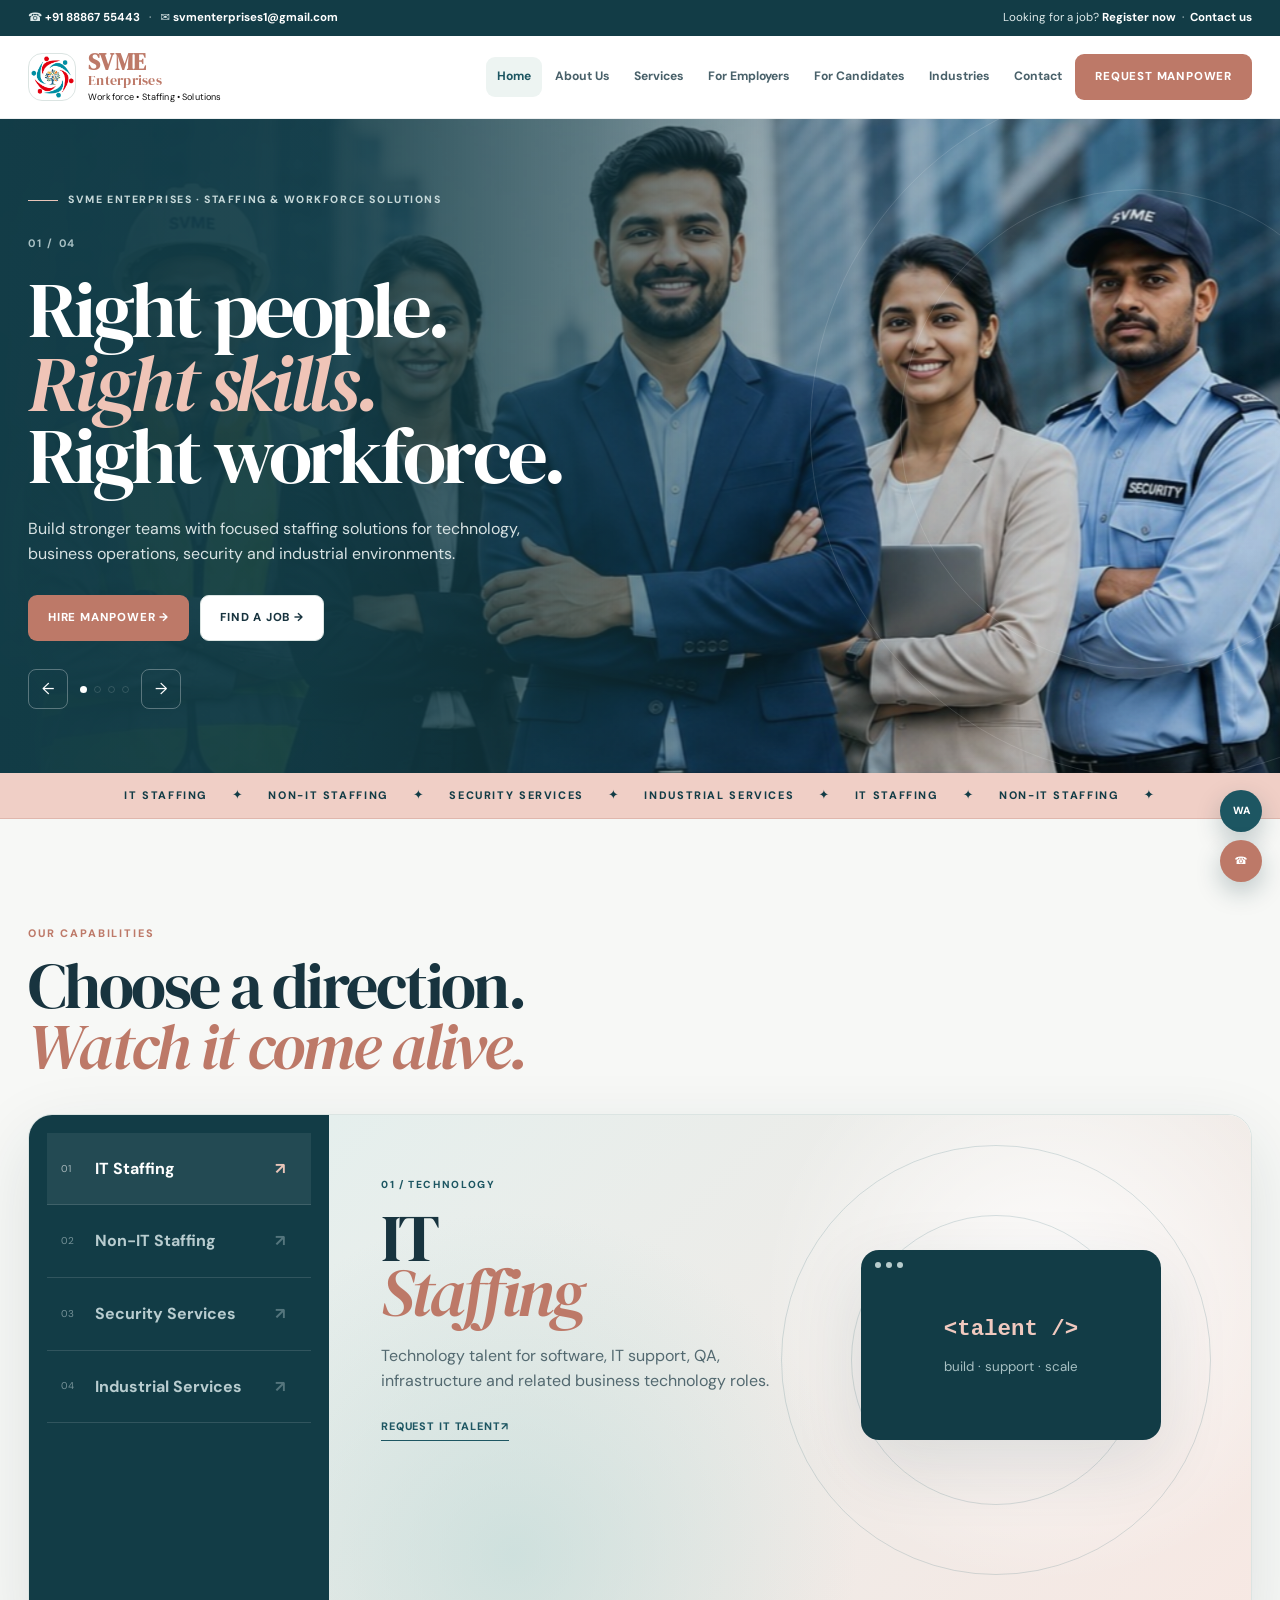
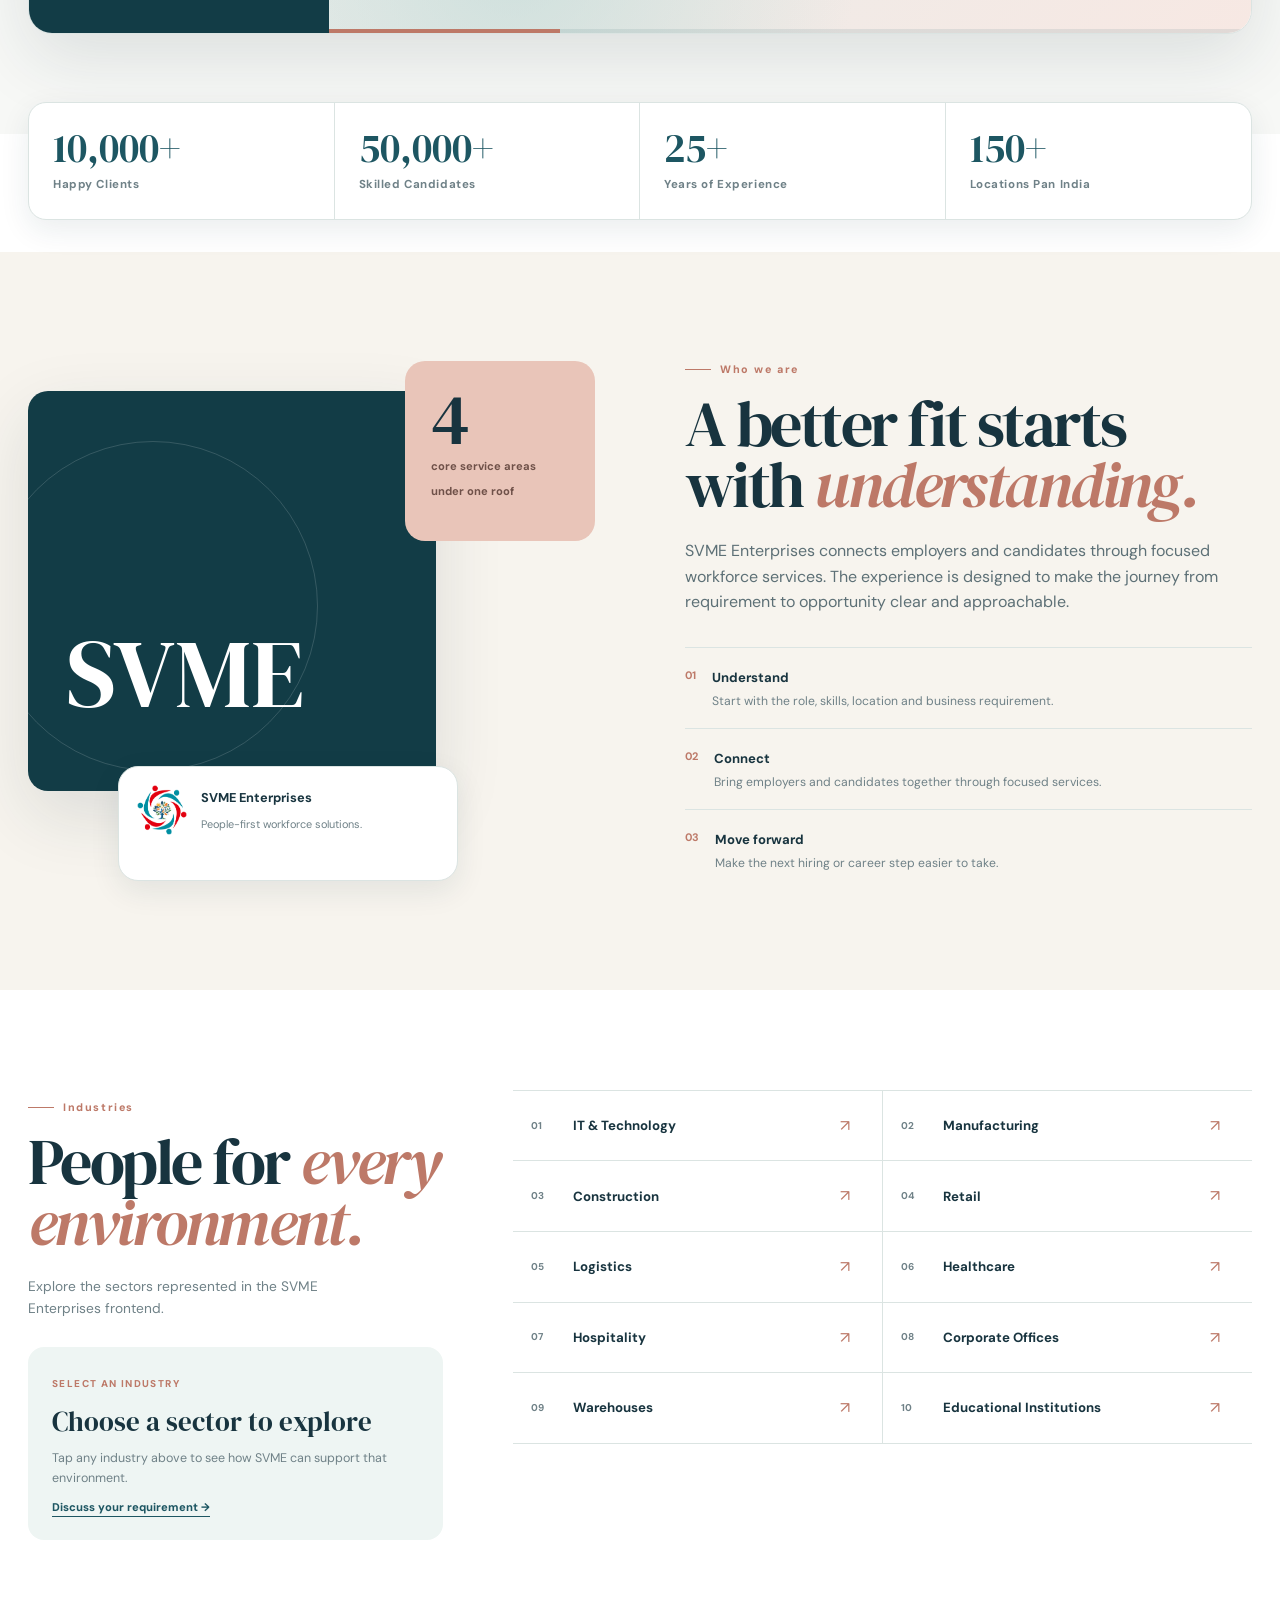
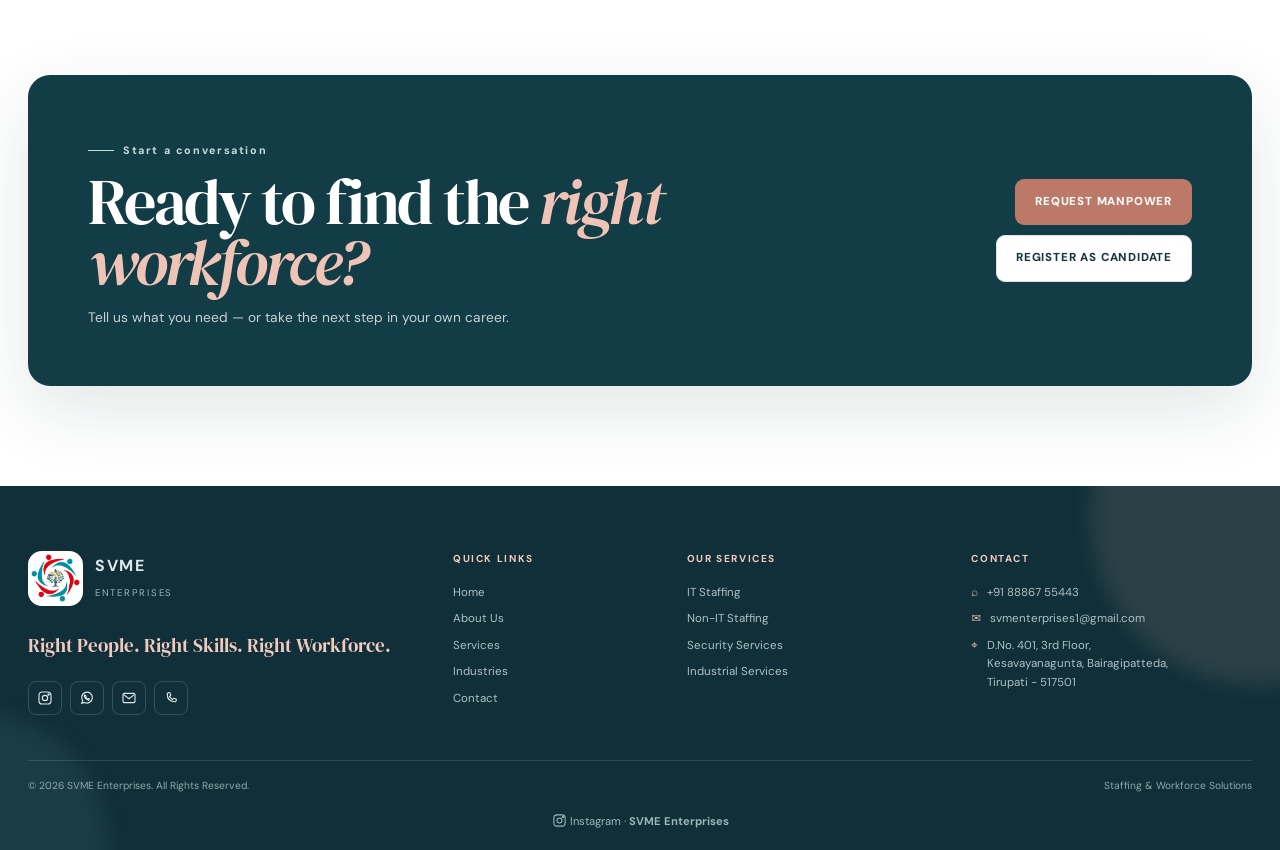
==== commit 81ddb4fa: "Add files via upload" ====
--- a/index.html
+++ b/index.html
@@ -1,11 +1,11 @@
-<!doctype html><html lang="en" class="no-js"><script>document.documentElement.className="js-anim";</script><head><meta charset="utf-8"><meta name="viewport" content="width=device-width,initial-scale=1"><meta name="description" content="SVME Enterprises provides IT and non-IT staffing, security services and industrial workforce solutions from Tirupati."><title>SVME Enterprises | Professional Staffing & Workforce Solutions</title><link rel="stylesheet" href="css/styles.css"></head><body>
-<div class="topbar"><div class="container"><div>☎ <a href="tel:+918886755443">+91 88867 55443</a> &nbsp; · &nbsp; ✉ <a href="mailto:svmenterprises1@gmail.com">svmenterprises1@gmail.com</a></div><div>Looking for your next opportunity? <a href="candidates.html">Submit your profile</a> &nbsp;·&nbsp; <a href="contact.html">Contact us</a></div></div></div>
-<header class="header"><div class="container nav"><a class="brand" href="index.html"><span class="brand-logo"><img src="assets/svme-logo.png" alt="SVME Enterprises logo"></span><span class="brand-copy"><strong>SVME</strong><small>Enterprises</small><em>Professional Staffing &amp; Workforce Solutions</em></span></a><button class="hamb" aria-label="Open menu" aria-expanded="false">☰</button><nav class="menu"><a class="active" href="index.html">Home</a><a href="index.html#about">About Us</a><a href="#service-stage">Services</a><a href="employers.html">For Employers</a><a href="candidates.html">For Candidates</a><a href="index.html#industries">Industries</a><a href="contact.html">Contact</a><a class="btn rust" href="employers.html">REQUEST STAFFING</a></nav></div></header>
+<!doctype html><html lang="en" class="no-js"><script>document.documentElement.className="js-anim";</script><head><meta charset="utf-8"><meta name="viewport" content="width=device-width,initial-scale=1"><meta name="description" content="SVME Enterprises provides IT and non-IT staffing, security services and industrial workforce solutions from Tirupati."><title>SVME Enterprises | Staffing & Workforce Solutions</title><link rel="stylesheet" href="css/styles.css"></head><body>
+<div class="topbar"><div class="container"><div>☎ <a href="tel:+918886755443">+91 88867 55443</a> &nbsp; · &nbsp; ✉ <a href="mailto:svmenterprises1@gmail.com">svmenterprises1@gmail.com</a></div><div>Looking for a job? <a href="candidates.html">Register now</a> &nbsp;·&nbsp; <a href="contact.html">Contact us</a></div></div></div>
+<header class="header"><div class="container nav"><a class="brand" href="index.html"><span class="brand-logo"><img src="assets/svme-logo.png" alt="SVME Enterprises logo"></span><span class="brand-copy"><strong>SVME</strong><small>Enterprises</small><em>Workforce • Staffing • Solutions</em></span></a><button class="hamb" aria-label="Open menu" aria-expanded="false">☰</button><nav class="menu"><a class="active" href="index.html">Home</a><a href="index.html#about">About Us</a><a href="#service-stage">Services</a><a href="employers.html">For Employers</a><a href="candidates.html">For Candidates</a><a href="index.html#industries">Industries</a><a href="contact.html">Contact</a><a class="btn rust" href="employers.html">REQUEST MANPOWER</a></nav></div></header>
 <main>
-<section class="aed-hero" data-slider><div class="aed-hero-photo" aria-hidden="true"></div><div class="aed-hero-overlay" aria-hidden="true"></div><div class="hero-orbit orbit-one"></div><div class="hero-orbit orbit-two"></div><div class="container aed-hero-grid"><div class="aed-copy reveal"><span class="eyebrow">SVME Enterprises · Professional Staffing</span><div class="slider-copy"><article class="slide-copy active"><span class="slide-number">01 / 04</span><h1>Build the right workforce.<br><em>with confidence.</em></h1><p>Practical staffing solutions for technology, business operations, security and industrial environments — aligned to your workforce requirements.</p></article><article class="slide-copy"><span class="slide-number">02 / 04</span><h1>People who<br><em>strengthen</em> business.</h1><p>Connect your organisation with dependable professionals who are ready to contribute from day one.</p></article><article class="slide-copy"><span class="slide-number">03 / 04</span><h1>People first.<br><em>Business focused.</em></h1><p>A clear, professional approach to staffing — built around business needs, role requirements and candidate potential.</p></article><article class="slide-copy"><span class="slide-number">04 / 04</span><h1>One partner.<br><em>Four core services.</em></h1><p>IT, non-IT, security and industrial staffing support, delivered through one professional workforce partner.</p></article></div><div class="actions"><a class="btn rust" href="employers.html">REQUEST STAFFING →</a><a class="btn light" href="candidates.html">EXPLORE OPPORTUNITIES →</a></div><div class="slider-controls"><button class="slider-arrow" data-prev aria-label="Previous slide">←</button><div class="slider-dots"><button class="dot active" data-slide="0"></button><button class="dot" data-slide="1"></button><button class="dot" data-slide="2"></button><button class="dot" data-slide="3"></button></div><button class="slider-arrow" data-next aria-label="Next slide">→</button></div></div></div></div></section>
+<section class="aed-hero" data-slider><div class="aed-hero-photo" aria-hidden="true"></div><div class="aed-hero-overlay" aria-hidden="true"></div><div class="hero-orbit orbit-one"></div><div class="hero-orbit orbit-two"></div><div class="container aed-hero-grid"><div class="aed-copy reveal"><span class="eyebrow">SVME ENTERPRISES · STAFFING & WORKFORCE SOLUTIONS</span><div class="slider-copy"><article class="slide-copy active"><span class="slide-number">01 / 04</span><h1>Right people.<br><em>Right skills.</em><br>Right workforce.</h1><p>Build stronger teams with focused staffing solutions for technology, business operations, security and industrial environments.</p></article><article class="slide-copy"><span class="slide-number">02 / 04</span><h1>Talent that<br><em>moves</em> business.</h1><p>Connect your organisation with people who can step into the role, understand the work and keep things moving.</p></article><article class="slide-copy"><span class="slide-number">03 / 04</span><h1>People first.<br><em>Business ready.</em></h1><p>A workforce experience designed around employers, candidates and the real requirements behind every role.</p></article><article class="slide-copy"><span class="slide-number">04 / 04</span><h1>One partner.<br><em>Four capabilities.</em></h1><p>IT, non-IT, security and industrial workforce support — brought together under SVME Enterprises.</p></article></div><div class="actions"><a class="btn rust" href="employers.html">HIRE MANPOWER →</a><a class="btn light" href="candidates.html">FIND A JOB →</a></div><div class="slider-controls"><button class="slider-arrow" data-prev aria-label="Previous slide">←</button><div class="slider-dots"><button class="dot active" data-slide="0"></button><button class="dot" data-slide="1"></button><button class="dot" data-slide="2"></button><button class="dot" data-slide="3"></button></div><button class="slider-arrow" data-next aria-label="Next slide">→</button></div></div></div></div></section>
 <div class="motion-strip"><div class="motion-track"><span>IT STAFFING</span><b>✦</b><span>NON-IT STAFFING</span><b>✦</b><span>SECURITY SERVICES</span><b>✦</b><span>INDUSTRIAL SERVICES</span><b>✦</b><span>IT STAFFING</span><b>✦</b><span>NON-IT STAFFING</span><b>✦</b></div></div>
 <section class="service-stage" id="service-stage">
-  <div class="stage-intro container"><span>OUR SERVICES</span><h2>Choose the service<br><em>your business needs.</em></h2></div>
+  <div class="stage-intro container"><span>OUR CAPABILITIES</span><h2>Choose a direction.<br><em>Watch it come alive.</em></h2></div>
   <div class="stage-shell container">
     <div class="stage-tabs" role="tablist" aria-label="Services">
       <button class="stage-tab active" data-service="it"><small>01</small><span>IT Staffing</span><b>↗</b></button>
@@ -15,10 +15,10 @@
     </div>
     <div class="stage-view">
       <div class="stage-view-bg"></div>
-      <div class="stage-copy active" data-panel="it"><span>01 / TECHNOLOGY</span><h3>IT<br><em>Staffing</em></h3><p>Professional talent for software development, IT support, QA, infrastructure and other technology functions.</p><a href="employers.html">REQUEST IT STAFFING <b>↗</b></a></div>
-      <div class="stage-copy" data-panel="nonit"><span>02 / OPERATIONS</span><h3>Non-IT<br><em>Staffing</em></h3><p>Reliable professionals for administration, sales, customer service, HR support and day-to-day business operations.</p><a href="employers.html">REQUEST NON-IT STAFFING <b>↗</b></a></div>
-      <div class="stage-copy" data-panel="security"><span>03 / PROTECTION</span><h3>Security<br><em>Services</em></h3><p>Workforce support for offices, facilities and sites that require dependable, disciplined and professional security personnel.</p><a href="employers.html">REQUEST SECURITY STAFFING <b>↗</b></a></div>
-      <div class="stage-copy" data-panel="industrial"><span>04 / INDUSTRY</span><h3>Industrial<br><em>Services</em></h3><p>Staffing support for production, operations, maintenance, technical assistance and industrial site requirements.</p><a href="employers.html">REQUEST INDUSTRIAL STAFFING <b>↗</b></a></div>
+      <div class="stage-copy active" data-panel="it"><span>01 / TECHNOLOGY</span><h3>IT<br><em>Staffing</em></h3><p>Technology talent for software, IT support, QA, infrastructure and related business technology roles.</p><a href="employers.html">REQUEST IT TALENT <b>↗</b></a></div>
+      <div class="stage-copy" data-panel="nonit"><span>02 / OPERATIONS</span><h3>Non-IT<br><em>Staffing</em></h3><p>People for administration, sales, customer service, HR support and business operations.</p><a href="employers.html">REQUEST NON-IT TALENT <b>↗</b></a></div>
+      <div class="stage-copy" data-panel="security"><span>03 / PROTECTION</span><h3>Security<br><em>Services</em></h3><p>Trained workforce support for offices, facilities and environments where reliable security personnel are needed.</p><a href="employers.html">DISCUSS SECURITY <b>↗</b></a></div>
+      <div class="stage-copy" data-panel="industrial"><span>04 / INDUSTRY</span><h3>Industrial<br><em>Services</em></h3><p>Workforce support for production, operations, maintenance, technical assistance and industrial sites.</p><a href="employers.html">REQUEST INDUSTRIAL STAFF <b>↗</b></a></div>
       <div class="stage-art active" data-art="it"><div class="art-ring ring1"></div><div class="art-ring ring2"></div><div class="art-screen"><div class="screen-top"><i></i><i></i><i></i></div><strong>&lt;talent /&gt;</strong><small>build · support · scale</small></div></div>
       <div class="stage-art" data-art="nonit"><div class="people-line"><i></i><i></i><i></i><i></i><i></i></div><div class="people-word">PEOPLE</div><div class="people-dot"></div></div>
       <div class="stage-art" data-art="security"><div class="shield-orbit o1"></div><div class="shield-orbit o2"></div><div class="shield-shape">✓</div></div>
@@ -27,10 +27,10 @@
     </div>
   </div>
 </section>
-<section class="stats"><div class="container stats-grid reveal"><div><strong>4</strong><span>Core Service Areas</span></div><div><strong>2</strong><span>Core Stakeholder Groups</span></div><div><strong>1</strong><span>Dedicated Point of Contact</span></div><div><strong>Tirupati</strong><span>Office Location</span></div></div></section>
-<section id="about" class="story scroll-stage"><div class="container story-grid"><div class="story-art reveal"><div class="story-box story-main"><div class="stage-circle"></div><div class="stage-word">SVME</div></div><div class="story-box story-side"><b>4</b><span>core service areas<br>under one roof</span></div><div class="story-box story-bottom"><img src="assets/svme-logo.png" alt="SVME logo"><strong>SVME Enterprises</strong><br><span>Professional staffing and workforce support.</span></div></div><div class="story-copy reveal delay-2"><span class="kicker">Who we are</span><h2 class="section-title">A better workforce starts with <em>understanding.</em></h2><p>SVME Enterprises provides focused staffing and workforce support for employers and candidates. Our approach is professional, responsive and centered on understanding the requirements behind every role.</p><div class="story-list"><div class="story-item"><b>01</b><div><strong>Understand</strong><p>Understand the role, skills, location, schedule and business requirement.</p></div></div><div class="story-item"><b>02</b><div><strong>Connect</strong><p>Match workforce requirements with suitable professional profiles.</p></div></div><div class="story-item"><b>03</b><div><strong>Move forward</strong><p>Support a clear, efficient path from requirement to placement.</p></div></div></div></div></div></section>
-<section id="industries" class="industry-section"><div class="container industry-wrap"><div class="industry-title reveal"><span class="kicker">Industries</span><h2 class="section-title">Workforce support for <em>every environment.</em></h2><p>Supporting workforce requirements across a range of business and operating environments.</p></div><div class="industry-grid reveal delay-2"><button class="industry" type="button" data-industry="IT & Technology" data-detail="Technology teams, software operations, IT support and digital business environments."><b>01</b><span>IT & Technology</span><i>↗</i></button><button class="industry" type="button" data-industry="Manufacturing" data-detail="Production environments requiring dependable operations, technical and workforce support."><b>02</b><span>Manufacturing</span><i>↗</i></button><button class="industry" type="button" data-industry="Construction" data-detail="Site-based workforce requirements across construction and project environments."><b>03</b><span>Construction</span><i>↗</i></button><button class="industry" type="button" data-industry="Retail" data-detail="Customer-facing, sales, administration and store operations workforce needs."><b>04</b><span>Retail</span><i>↗</i></button><button class="industry" type="button" data-industry="Logistics" data-detail="People for logistics, warehouses, movement, coordination and operational support."><b>05</b><span>Logistics</span><i>↗</i></button><button class="industry" type="button" data-industry="Healthcare" data-detail="Support roles for healthcare environments, administration and facility operations."><b>06</b><span>Healthcare</span><i>↗</i></button><button class="industry" type="button" data-industry="Hospitality" data-detail="Hospitality teams across guest service, operations and support functions."><b>07</b><span>Hospitality</span><i>↗</i></button><button class="industry" type="button" data-industry="Corporate Offices" data-detail="Professional office environments requiring administrative, HR, support and operational talent."><b>08</b><span>Corporate Offices</span><i>↗</i></button><button class="industry" type="button" data-industry="Warehouses" data-detail="Warehouse and site operations requiring reliable staffing and shift-based support."><b>09</b><span>Warehouses</span><i>↗</i></button><button class="industry" type="button" data-industry="Educational Institutions" data-detail="Workforce support for educational campuses, administration and facility requirements."><b>10</b><span>Educational Institutions</span><i>↗</i></button></div><div class="industry-detail-panel" aria-live="polite"><span>SELECT AN INDUSTRY</span><strong>Choose a sector to explore</strong><p>Select an industry to see how SVME Enterprises can support your workforce requirements.</p><a class="text-link" href="contact.html">Discuss your requirement →</a></div></div></section>
-<section class="cta-band"><div class="container cta-band-inner reveal"><div><span class="kicker">Start a conversation</span><h2 class="section-title">Ready to build the <em>right workforce?</em></h2><p>Tell us about your staffing requirement, or submit your profile for suitable opportunities.</p></div><div class="cta-actions"><a class="btn rust" href="employers.html">REQUEST STAFFING</a><a class="btn light" href="candidates.html">SUBMIT YOUR PROFILE</a></div></div></section>
+<section class="stats"><div class="container stats-grid reveal"><div><strong>10,000+</strong><span>Happy Clients</span></div><div><strong>50,000+</strong><span>Skilled Candidates</span></div><div><strong>25+</strong><span>Years of Experience</span></div><div><strong>150+</strong><span>Locations Pan India</span></div></div></section>
+<section id="about" class="story scroll-stage"><div class="container story-grid"><div class="story-art reveal"><div class="story-box story-main"><div class="stage-circle"></div><div class="stage-word">SVME</div></div><div class="story-box story-side"><b>4</b><span>core service areas<br>under one roof</span></div><div class="story-box story-bottom"><img src="assets/svme-logo.png" alt="SVME logo"><strong>SVME Enterprises</strong><br><span>People-first workforce solutions.</span></div></div><div class="story-copy reveal delay-2"><span class="kicker">Who we are</span><h2 class="section-title">A better fit starts with <em>understanding.</em></h2><p>SVME Enterprises connects employers and candidates through focused workforce services. The experience is designed to make the journey from requirement to opportunity clear and approachable.</p><div class="story-list"><div class="story-item"><b>01</b><div><strong>Understand</strong><p>Start with the role, skills, location and business requirement.</p></div></div><div class="story-item"><b>02</b><div><strong>Connect</strong><p>Bring employers and candidates together through focused services.</p></div></div><div class="story-item"><b>03</b><div><strong>Move forward</strong><p>Make the next hiring or career step easier to take.</p></div></div></div></div></div></section>
+<section id="industries" class="industry-section"><div class="container industry-wrap"><div class="industry-side"><div class="industry-title reveal"><span class="kicker">Industries</span><h2 class="section-title">People for <em>every environment.</em></h2><p>Explore the sectors represented in the SVME Enterprises frontend.</p></div><div class="industry-detail-panel" aria-live="polite"><span>SELECT AN INDUSTRY</span><strong>Choose a sector to explore</strong><p>Tap any industry above to see how SVME can support that environment.</p><a class="text-link" href="contact.html">Discuss your requirement →</a></div></div><div class="industry-grid reveal delay-2"><button class="industry" type="button" data-industry="IT & Technology" data-detail="Technology teams, software operations, IT support and digital business environments."><b>01</b><span>IT & Technology</span><i>↗</i></button><button class="industry" type="button" data-industry="Manufacturing" data-detail="Production environments requiring dependable operations, technical and workforce support."><b>02</b><span>Manufacturing</span><i>↗</i></button><button class="industry" type="button" data-industry="Construction" data-detail="Site-based workforce requirements across construction and project environments."><b>03</b><span>Construction</span><i>↗</i></button><button class="industry" type="button" data-industry="Retail" data-detail="Customer-facing, sales, administration and store operations workforce needs."><b>04</b><span>Retail</span><i>↗</i></button><button class="industry" type="button" data-industry="Logistics" data-detail="People for logistics, warehouses, movement, coordination and operational support."><b>05</b><span>Logistics</span><i>↗</i></button><button class="industry" type="button" data-industry="Healthcare" data-detail="Support roles for healthcare environments, administration and facility operations."><b>06</b><span>Healthcare</span><i>↗</i></button><button class="industry" type="button" data-industry="Hospitality" data-detail="Hospitality teams across guest service, operations and support functions."><b>07</b><span>Hospitality</span><i>↗</i></button><button class="industry" type="button" data-industry="Corporate Offices" data-detail="Professional office environments requiring administrative, HR, support and operational talent."><b>08</b><span>Corporate Offices</span><i>↗</i></button><button class="industry" type="button" data-industry="Warehouses" data-detail="Warehouse and site operations requiring reliable staffing and shift-based support."><b>09</b><span>Warehouses</span><i>↗</i></button><button class="industry" type="button" data-industry="Educational Institutions" data-detail="Workforce support for educational campuses, administration and facility requirements."><b>10</b><span>Educational Institutions</span><i>↗</i></button></div></div></section>
+<section class="cta-band"><div class="container cta-band-inner reveal"><div><span class="kicker">Start a conversation</span><h2 class="section-title">Ready to find the <em>right workforce?</em></h2><p>Tell us what you need — or take the next step in your own career.</p></div><div class="cta-actions"><a class="btn rust" href="employers.html">REQUEST MANPOWER</a><a class="btn light" href="candidates.html">REGISTER AS CANDIDATE</a></div></div></section>
 </main>
 <footer class="site-footer">
   <div class="footer-glow footer-glow-one"></div><div class="footer-glow footer-glow-two"></div>
@@ -38,9 +38,9 @@
     <div class="footer-brand-col">
       <a class="footer-brand-card" href="index.html" aria-label="SVME Enterprises home">
         <span class="footer-logo-wrap"><img src="assets/svme-logo.png" alt="SVME Enterprises logo"></span>
-        <span class="footer-brand-name"><strong>SVME</strong><small>Enterprises</small></span>
+        <span class="footer-brand-name"><strong>SVME</strong><small>ENTERPRISES</small></span>
       </a>
-      <p>Professional staffing. Reliable workforce support.</p>
+      <p>Right People. Right Skills. Right Workforce.</p>
       <div class="footer-socials" aria-label="Social links">
         <a href="https://www.instagram.com/svme_enterprises?igsh=MTJnbjJmdXRpMzVmag==" target="_blank" rel="noopener" aria-label="Instagram — SVME Enterprises" class="social instagram"><svg viewBox="0 0 24 24" aria-hidden="true"><rect x="3" y="3" width="18" height="18" rx="5"></rect><circle cx="12" cy="12" r="4"></circle><circle cx="17.4" cy="6.7" r="1"></circle></svg></a>
         <a href="https://wa.me/918886755443" target="_blank" rel="noopener" aria-label="WhatsApp — SVME Enterprises" class="social whatsapp"><svg viewBox="0 0 24 24" aria-hidden="true"><path d="M20 11.6a8 8 0 0 1-11.8 7L4 20l1.5-4.1A8 8 0 1 1 20 11.6Z"></path><path d="M8.5 8.4c.2-.4.4-.4.7-.4h.5c.2 0 .4.1.5.4l.5 1.2c.1.3.1.5-.1.7l-.5.6c.6 1.1 1.4 1.9 2.5 2.5l.6-.5c.2-.2.4-.2.7-.1l1.2.5c.3.1.4.3.4.5v.5c0 .3 0 .5-.4.7-.4.2-1 .3-1.5.1-2.8-.9-4.8-2.9-5.7-5.7-.2-.5-.1-1.1.1-1.5Z"></path></svg></a>
--- a/css/styles.css
+++ b/css/styles.css
@@ -1,5 +1,5 @@
 
-@import url('https://fonts.googleapis.com/css2?family=Inter:wght@400;500;600;700;800&family=Montserrat:ital,wght@0,400;0,500;0,600;0,700;0,800;1,600;1,700&display=swap');
+@import url('https://fonts.googleapis.com/css2?family=DM+Sans:wght@400;500;600;700&family=DM+Serif+Display:ital@0;1&display=swap');
 
 :root{
   --ink:#18343f;--ink-2:#31515d;--muted:#6f8187;--cream:#f7f4ee;--paper:#fff;
@@ -9,7 +9,7 @@
 }
 *{box-sizing:border-box;margin:0;padding:0}
 html{scroll-behavior:smooth}
-body{font-family:'Inter',system-ui,sans-serif;background:var(--paper);color:var(--ink);line-height:1.6;overflow-x:hidden}
+body{font-family:'DM Sans',system-ui,sans-serif;background:var(--paper);color:var(--ink);line-height:1.6;overflow-x:hidden}
 body:before{content:"";position:fixed;inset:0;pointer-events:none;opacity:.035;background-image:radial-gradient(#163c46 .7px,transparent .7px);background-size:8px 8px;z-index:20}
 a{color:inherit;text-decoration:none}button,input,select,textarea{font:inherit}img{display:block;max-width:100%}
 .container{width:min(var(--max),calc(100% - 56px));margin:auto}
@@ -25,9 +25,9 @@
 .brand{display:flex;align-items:center;gap:12px;flex-shrink:0}
 .brand-logo{width:48px;height:48px;border-radius:14px;background:#fff;display:grid;place-items:center;overflow:hidden;border:1px solid var(--line)}
 .brand-logo img{width:43px;height:43px;object-fit:contain}
-.brand-copy strong{display:block;font-size:1rem;letter-spacing:.1em;line-height:1}
-.brand-copy small{display:block;font-size:.61rem;letter-spacing:.2em;color:var(--muted);margin-top:4px}
-.brand-copy em{display:block;font-family:'Montserrat',system-ui,sans-serif;color:var(--peach-dark);font-size:.66rem;line-height:1;margin-top:4px}
+.brand-copy strong{display:block;font-family:'DM Serif Display',serif;font-size:1.45rem;letter-spacing:.02em;line-height:.9;color:var(--peach-dark)}
+.brand-copy small{display:block;font-family:'DM Serif Display',serif;font-size:.86rem;letter-spacing:.02em;color:var(--peach-dark);margin-top:1px;line-height:1}
+.brand-copy em{display:block;font-family:'DM Sans',system-ui,sans-serif;color:#111;font-size:.57rem;font-style:normal;letter-spacing:.015em;line-height:1;margin-top:5px}
 .menu{display:flex;align-items:center;gap:2px}
 .menu a:not(.btn){font-size:.76rem;font-weight:700;color:#49616a;padding:10px 11px;border-radius:9px}
 .menu a:not(.btn):hover,.menu a.active{background:#edf4f2;color:var(--teal)}
@@ -49,7 +49,7 @@
 .slider-copy{position:relative;min-height:330px;margin-top:20px}
 .slide-copy{display:none}.slide-copy.active{display:block;animation:slideIn .5s ease}
 .slide-number{font-size:.68rem;font-weight:700;letter-spacing:.16em;color:#a9c1c4}
-.aed-hero h1{font-family:'Montserrat',system-ui,sans-serif;font-size:clamp(3.8rem,6.2vw,6.6rem);font-weight:700;letter-spacing:-.045em;line-height:.98;margin:18px 0 24px;max-width:760px}
+.aed-hero h1{font-family:'DM Serif Display',Georgia,serif;font-size:clamp(3.8rem,6.2vw,6.6rem);font-weight:400;letter-spacing:-.045em;line-height:.92;margin:18px 0 24px;max-width:760px}
 .aed-hero h1 em{color:#efc4b7;font-style:italic}
 .aed-hero p{font-size:1rem;max-width:560px;color:#d7e2e3}
 .actions{display:flex;gap:11px;flex-wrap:wrap;margin-top:28px}
@@ -67,7 +67,7 @@
 /* Services */
 .service-stage{padding:100px 0;background:#f7f8f6}
 .stage-intro{margin-bottom:36px}.stage-intro>span,.manifest-head>span,.stage-cta>div>span{font-size:.68rem;font-weight:800;letter-spacing:.17em;color:var(--peach-dark)}
-.stage-intro h2,.manifest-head h2,.stage-cta h2{font-family:'Montserrat',system-ui,sans-serif;font-weight:700;font-size:clamp(3rem,5vw,5rem);line-height:.95;letter-spacing:-.04em;margin-top:12px}
+.stage-intro h2,.manifest-head h2,.stage-cta h2{font-family:'DM Serif Display',Georgia,serif;font-weight:400;font-size:clamp(3rem,5vw,5rem);line-height:.95;letter-spacing:-.04em;margin-top:12px}
 .stage-intro em,.manifest-head em,.stage-cta em{color:var(--peach-dark)}
 .stage-shell{display:grid;grid-template-columns:300px 1fr;min-height:520px;border:1px solid var(--line);border-radius:var(--radius);overflow:hidden;background:#fff;box-shadow:var(--shadow)}
 .stage-tabs{background:var(--teal-dark);display:flex;flex-direction:column;padding:18px}
@@ -77,7 +77,7 @@
 .stage-view-bg{position:absolute;inset:0;background:radial-gradient(circle at 78% 35%,rgba(255,255,255,.9),transparent 36%),radial-gradient(circle at 20% 85%,rgba(190,218,215,.65),transparent 40%)}
 .stage-copy{position:absolute;z-index:3;left:52px;top:55px;width:44%;opacity:0;transform:translateY(10px);pointer-events:none;transition:.35s}.stage-copy.active{opacity:1;transform:none;pointer-events:auto}
 .stage-copy>span{font-size:.64rem;font-weight:800;letter-spacing:.16em;color:var(--teal)}
-.stage-copy h3{font-family:'Montserrat',system-ui,sans-serif;font-weight:700;font-size:clamp(3.4rem,5.2vw,5.8rem);line-height:.82;letter-spacing:-.05em;margin:16px 0 22px}.stage-copy h3 em{color:var(--peach-dark);font-style:italic}.stage-copy p{color:#536970;max-width:400px}.stage-copy a{display:inline-flex;margin-top:24px;font-size:.68rem;font-weight:800;letter-spacing:.08em;color:var(--teal);border-bottom:1px solid var(--teal);padding-bottom:5px}
+.stage-copy h3{font-family:'DM Serif Display',serif;font-weight:400;font-size:clamp(3.4rem,5.2vw,5.8rem);line-height:.82;letter-spacing:-.05em;margin:16px 0 22px}.stage-copy h3 em{color:var(--peach-dark);font-style:italic}.stage-copy p{color:#536970;max-width:400px}.stage-copy a{display:inline-flex;margin-top:24px;font-size:.68rem;font-weight:800;letter-spacing:.08em;color:var(--teal);border-bottom:1px solid var(--teal);padding-bottom:5px}
 .stage-art{position:absolute;inset:0;opacity:0;transition:.5s}.stage-art.active{opacity:1}
 .art-ring{position:absolute;border:1px solid rgba(29,86,98,.16);border-radius:50%}.ring1{width:430px;height:430px;right:40px;top:30px}.ring2{width:290px;height:290px;right:110px;top:100px}
 .art-screen{position:absolute;right:90px;top:135px;width:300px;height:190px;border-radius:18px;background:var(--teal-dark);box-shadow:var(--shadow);display:flex;flex-direction:column;align-items:center;justify-content:center;color:#fff}.screen-top{position:absolute;left:14px;top:12px;display:flex;gap:5px}.screen-top i{width:6px;height:6px;border-radius:50%;background:#b7cccd}.art-screen strong{font-family:monospace;color:#f0c9bf;font-size:1.4rem}.art-screen small{color:#a7c0c3;margin-top:8px}
@@ -90,14 +90,14 @@
 
 /* General sections */
 .stats{padding:0;background:#fff}.stats-grid{display:grid;grid-template-columns:repeat(4,1fr);border:1px solid var(--line);border-radius:18px;overflow:hidden;position:relative;top:-32px;background:#fff;box-shadow:var(--shadow-sm)}
-.stats-grid>div{padding:25px 24px;border-right:1px solid var(--line)}.stats-grid>div:last-child{border:0}.stats-grid strong{display:block;font-family:'Montserrat',system-ui,sans-serif;font-size:2.5rem;font-weight:400;line-height:1;color:var(--teal)}.stats-grid span{display:block;color:var(--muted);font-size:.72rem;margin-top:8px;font-weight:700;letter-spacing:.05em}
-.story{padding:100px 0;background:var(--cream)}.story-grid{display:grid;grid-template-columns:1fr 1fr;gap:90px;align-items:center}.story-art{min-height:520px;position:relative}.story-box{position:absolute;border-radius:20px}.story-main{left:0;top:30px;width:72%;height:400px;background:var(--teal-dark);overflow:hidden;box-shadow:var(--shadow)}.stage-circle{position:absolute;width:330px;height:330px;border:1px solid rgba(255,255,255,.15);border-radius:50%;left:-40px;top:50px}.stage-word{position:absolute;left:38px;bottom:40px;color:#fff;font-family:'Montserrat',system-ui,sans-serif;font-size:6rem}.story-side{right:0;top:0;width:190px;height:180px;background:#e9c5b9;padding:26px}.story-side b{font-family:'Montserrat',system-ui,sans-serif;font-size:4.5rem;font-weight:400;display:block;line-height:.9}.story-side span{font-size:.7rem;font-weight:700;color:#6f5149}.story-bottom{left:90px;bottom:0;width:340px;min-height:115px;background:#fff;padding:17px 20px 17px 82px;box-shadow:var(--shadow-sm);border:1px solid var(--line)}.story-bottom img{position:absolute;left:18px;top:18px;width:50px;height:50px;object-fit:contain}.story-bottom strong{font-size:.8rem}.story-bottom span{font-size:.68rem;color:var(--muted)}
+.stats-grid>div{padding:25px 24px;border-right:1px solid var(--line)}.stats-grid>div:last-child{border:0}.stats-grid strong{display:block;font-family:'DM Serif Display',serif;font-size:2.5rem;font-weight:400;line-height:1;color:var(--teal)}.stats-grid span{display:block;color:var(--muted);font-size:.72rem;margin-top:8px;font-weight:700;letter-spacing:.05em}
+.story{padding:100px 0;background:var(--cream)}.story-grid{display:grid;grid-template-columns:1fr 1fr;gap:90px;align-items:center}.story-art{min-height:520px;position:relative}.story-box{position:absolute;border-radius:20px}.story-main{left:0;top:30px;width:72%;height:400px;background:var(--teal-dark);overflow:hidden;box-shadow:var(--shadow)}.stage-circle{position:absolute;width:330px;height:330px;border:1px solid rgba(255,255,255,.15);border-radius:50%;left:-40px;top:50px}.stage-word{position:absolute;left:38px;bottom:40px;color:#fff;font-family:'DM Serif Display';font-size:6rem}.story-side{right:0;top:0;width:190px;height:180px;background:#e9c5b9;padding:26px}.story-side b{font-family:'DM Serif Display';font-size:4.5rem;font-weight:400;display:block;line-height:.9}.story-side span{font-size:.7rem;font-weight:700;color:#6f5149}.story-bottom{left:90px;bottom:0;width:340px;min-height:115px;background:#fff;padding:17px 20px 17px 82px;box-shadow:var(--shadow-sm);border:1px solid var(--line)}.story-bottom img{position:absolute;left:18px;top:18px;width:50px;height:50px;object-fit:contain}.story-bottom strong{font-size:.8rem}.story-bottom span{font-size:.68rem;color:var(--muted)}
 .kicker{display:inline-flex;align-items:center;gap:9px;font-size:.67rem;font-weight:800;letter-spacing:.15em;color:var(--peach-dark)}.kicker:before{content:"";width:26px;height:1px;background:currentColor}
-.section-title{font-family:'Montserrat',system-ui,sans-serif;font-size:clamp(3rem,5vw,5rem);font-weight:700;line-height:1.0;letter-spacing:-.04em;margin:16px 0 22px}.section-title em{color:var(--peach-dark);font-style:italic}.story-copy>p{color:#5d7076;max-width:570px}
+.section-title{font-family:'DM Serif Display',Georgia,serif;font-size:clamp(3rem,5vw,5rem);font-weight:400;line-height:.95;letter-spacing:-.04em;margin:16px 0 22px}.section-title em{color:var(--peach-dark);font-style:italic}.story-copy>p{color:#5d7076;max-width:570px}
 .story-list{margin-top:32px}.story-item{display:flex;gap:16px;padding:16px 0;border-top:1px solid var(--line)}.story-item>b{font-size:.68rem;color:var(--peach-dark);padding-top:3px}.story-item strong{font-size:.82rem}.story-item p{font-size:.76rem;color:var(--muted);margin-top:3px}
 
 /* Industry */
-.industry-section{padding:100px 0;background:#fff}.industry-wrap{display:grid;grid-template-columns:.72fr 1.28fr;gap:70px;align-items:start}.industry-title{position:sticky;top:130px}.industry-title p{color:var(--muted);font-size:.86rem;max-width:360px}.industry-grid{display:grid;grid-template-columns:1fr 1fr;border-top:1px solid var(--line)}.industry{position:relative;border:0;border-bottom:1px solid var(--line);border-right:1px solid var(--line);background:#fff;padding:22px 18px;text-align:left;display:grid;grid-template-columns:34px 1fr 24px;gap:8px;align-items:center;color:var(--ink);cursor:pointer;transition:.22s}.industry:nth-child(even){border-right:0}.industry b{font-size:.62rem;color:var(--muted)}.industry span{font-weight:700;font-size:.83rem}.industry i{font-style:normal;color:var(--peach-dark)}.industry:hover,.industry.selected{background:var(--teal-dark);color:#fff}.industry:hover b,.industry.selected b{color:#aac1c4}.industry-detail-panel{margin-top:22px;border-radius:16px;background:#eef5f3;padding:22px 24px}.industry-detail-panel span{font-size:.62rem;font-weight:800;letter-spacing:.14em;color:var(--peach-dark)}.industry-detail-panel strong{display:block;font-family:'Montserrat',system-ui,sans-serif;font-size:1.7rem;font-weight:400;margin:5px 0}.industry-detail-panel p{font-size:.78rem;color:var(--muted)}.text-link{display:inline-block;margin-top:10px;font-size:.7rem;font-weight:800;color:var(--teal);border-bottom:1px solid var(--teal)}
+.industry-section{padding:100px 0;background:#fff}.industry-wrap{display:grid;grid-template-columns:.72fr 1.28fr;gap:70px;align-items:start}.industry-side{position:sticky;top:130px;align-self:start}.industry-title{position:static}.industry-title p{color:var(--muted);font-size:.86rem;max-width:360px}.industry-grid{display:grid;grid-template-columns:1fr 1fr;border-top:1px solid var(--line)}.industry{position:relative;border:0;border-bottom:1px solid var(--line);border-right:1px solid var(--line);background:#fff;padding:22px 18px;text-align:left;display:grid;grid-template-columns:34px 1fr 24px;gap:8px;align-items:center;color:var(--ink);cursor:pointer;transition:.22s}.industry:nth-child(even){border-right:0}.industry b{font-size:.62rem;color:var(--muted)}.industry span{font-weight:700;font-size:.83rem}.industry i{font-style:normal;color:var(--peach-dark)}.industry:hover,.industry.selected{background:var(--teal-dark);color:#fff}.industry:hover b,.industry.selected b{color:#aac1c4}.industry-detail-panel{margin-top:28px;border-radius:16px;background:#eef5f3;padding:22px 24px}.industry-detail-panel span{font-size:.62rem;font-weight:800;letter-spacing:.14em;color:var(--peach-dark)}.industry-detail-panel strong{display:block;font-family:'DM Serif Display';font-size:1.7rem;font-weight:400;margin:5px 0}.industry-detail-panel p{font-size:.78rem;color:var(--muted)}.text-link{display:inline-block;margin-top:10px;font-size:.7rem;font-weight:800;color:var(--teal);border-bottom:1px solid var(--teal)}
 
 /* CTA */
 .cta-band{padding:35px 0 100px}.cta-band-inner{background:var(--teal-dark);color:#fff;border-radius:22px;padding:58px 60px;display:flex;align-items:center;justify-content:space-between;gap:35px;box-shadow:var(--shadow)}.cta-band .kicker{color:#c6d8d9}.cta-band .section-title{margin:13px 0 12px}.cta-band .section-title em{color:#efc4b7}.cta-band p{color:#c5d3d5;font-size:.86rem}.cta-actions{display:flex;gap:10px;flex-wrap:wrap;justify-content:flex-end}
@@ -105,21 +105,21 @@
 /* Inner pages */
 .page-hero{padding:90px 0 75px;background:linear-gradient(120deg,#edf4f2,#f8eae5);border-bottom:1px solid var(--line)}
 .crumb{font-size:.65rem;font-weight:800;letter-spacing:.12em;text-transform:uppercase;color:var(--peach-dark)}
-.page-hero h1{font-family:'Montserrat',system-ui,sans-serif;font-weight:400;font-size:clamp(3.4rem,6vw,6rem);line-height:.92;letter-spacing:-.045em;margin:18px 0}.page-hero h1 em{color:var(--peach-dark);font-style:italic}.page-hero p{max-width:700px;color:var(--muted)}
+.page-hero h1{font-family:'DM Serif Display';font-weight:400;font-size:clamp(3.4rem,6vw,6rem);line-height:.92;letter-spacing:-.045em;margin:18px 0}.page-hero h1 em{color:var(--peach-dark);font-style:italic}.page-hero p{max-width:700px;color:var(--muted)}
 .page-section{padding:90px 0}.form-layout{display:grid;grid-template-columns:.8fr 1.2fr;gap:70px;align-items:start}.form-intro .section-title{margin-top:13px}.form-intro>p{color:var(--muted);max-width:500px}.form-card{background:#fff;border:1px solid var(--line);border-radius:20px;padding:28px;box-shadow:var(--shadow-sm)}
 .form-grid{display:grid;grid-template-columns:1fr 1fr;gap:17px}.field{display:flex;flex-direction:column;gap:7px}.field.full{grid-column:1/-1}.field label{font-size:.66rem;font-weight:800;letter-spacing:.06em;color:#506870}.field input,.field select,.field textarea{width:100%;border:1px solid #cfdcda;border-radius:9px;background:#fbfcfb;color:var(--ink);padding:12px 13px;outline:0}.field textarea{min-height:130px;resize:vertical}.field input:focus,.field select:focus,.field textarea:focus{border-color:var(--teal);box-shadow:0 0 0 3px rgba(29,86,98,.08)}.notice{display:none;font-size:.72rem;color:var(--teal);padding-top:9px}.notice.show{display:block}
 .contact-grid{display:grid;grid-template-columns:1fr 1fr;gap:70px}.contact-list{margin-top:30px}.contact-item{display:flex;gap:14px;padding:17px 0;border-top:1px solid var(--line)}.contact-item .icon{width:36px;height:36px;border-radius:9px;background:#edf4f2;display:grid;place-items:center;color:var(--teal);flex:0 0 auto}.contact-item strong{display:block;font-size:.75rem}.contact-item a,.contact-item span{font-size:.78rem;color:var(--muted);display:block}.map-card{height:430px;border-radius:20px;overflow:hidden;border:1px solid var(--line);box-shadow:var(--shadow-sm)}.map-card iframe{width:100%;height:100%;border:0}.map-actions{display:flex;gap:10px;flex-wrap:wrap;margin-top:18px}
 
 /* Jobs / services page */
-.editorial-head{display:flex;justify-content:space-between;gap:40px;align-items:end;margin-bottom:35px}.editorial-head>p{max-width:440px;color:var(--muted);font-size:.82rem}.jobs{border-top:1px solid var(--line)}.job{display:flex;align-items:center;justify-content:space-between;gap:20px;padding:24px 0;border-bottom:1px solid var(--line)}.job h3{font-family:'Montserrat',system-ui,sans-serif;font-size:1.65rem;font-weight:400}.job p{font-size:.76rem;color:var(--muted);margin:4px 0 9px}.job-meta{display:flex;gap:6px}.pill{font-size:.61rem;font-weight:800;letter-spacing:.05em;background:#edf4f2;padding:5px 8px;border-radius:6px;color:var(--teal)}
-.service-manifest{padding:95px 0;background:#fff}.manifest-line{display:grid;grid-template-columns:repeat(3,1fr);margin-top:55px;border-top:1px solid var(--line)}.manifest-line>div{padding:25px;border-right:1px solid var(--line)}.manifest-line>div:last-child{border:0}.manifest-line b{display:block;color:var(--peach-dark);font-size:.65rem}.manifest-line strong{display:block;font-family:'Montserrat',system-ui,sans-serif;font-size:2rem;font-weight:700;margin:7px 0}.manifest-line p{font-size:.76rem;color:var(--muted)}.stage-cta{padding:90px 0;background:var(--cream);position:relative;overflow:hidden}.stage-cta .container{position:relative;z-index:2}.stage-cta h2{font-size:clamp(4rem,7vw,7rem);max-width:700px}.stage-cta a{display:inline-block;margin-top:25px;border-bottom:1px solid var(--teal);padding-bottom:5px;font-size:.7rem;font-weight:800}.stage-cta-shape{position:absolute;width:500px;height:500px;border-radius:50%;right:-120px;top:-120px;background:#e9c5b9}
+.editorial-head{display:flex;justify-content:space-between;gap:40px;align-items:end;margin-bottom:35px}.editorial-head>p{max-width:440px;color:var(--muted);font-size:.82rem}.jobs{border-top:1px solid var(--line)}.job{display:flex;align-items:center;justify-content:space-between;gap:20px;padding:24px 0;border-bottom:1px solid var(--line)}.job h3{font-family:'DM Serif Display';font-size:1.65rem;font-weight:400}.job p{font-size:.76rem;color:var(--muted);margin:4px 0 9px}.job-meta{display:flex;gap:6px}.pill{font-size:.61rem;font-weight:800;letter-spacing:.05em;background:#edf4f2;padding:5px 8px;border-radius:6px;color:var(--teal)}
+.service-manifest{padding:95px 0;background:#fff}.manifest-line{display:grid;grid-template-columns:repeat(3,1fr);margin-top:55px;border-top:1px solid var(--line)}.manifest-line>div{padding:25px;border-right:1px solid var(--line)}.manifest-line>div:last-child{border:0}.manifest-line b{display:block;color:var(--peach-dark);font-size:.65rem}.manifest-line strong{display:block;font-family:'DM Serif Display';font-size:2rem;font-weight:400;margin:7px 0}.manifest-line p{font-size:.76rem;color:var(--muted)}.stage-cta{padding:90px 0;background:var(--cream);position:relative;overflow:hidden}.stage-cta .container{position:relative;z-index:2}.stage-cta h2{font-size:clamp(4rem,7vw,7rem);max-width:700px}.stage-cta a{display:inline-block;margin-top:25px;border-bottom:1px solid var(--teal);padding-bottom:5px;font-size:.7rem;font-weight:800}.stage-cta-shape{position:absolute;width:500px;height:500px;border-radius:50%;right:-120px;top:-120px;background:#e9c5b9}
 
 /* Footer */
 .site-footer{position:relative;background:#102f38;color:#dce8e9;padding:65px 0 20px;overflow:hidden}.footer-glow{position:absolute;border-radius:50%;filter:blur(10px);pointer-events:none}.footer-glow-one{width:340px;height:340px;right:-150px;top:-140px;background:rgba(232,190,180,.12)}.footer-glow-two{width:280px;height:280px;left:-170px;bottom:-140px;background:rgba(120,180,174,.1)}
-.footer-main{position:relative;z-index:2;display:grid;grid-template-columns:1.45fr .7fr .9fr 1.1fr;gap:55px;padding-bottom:45px}.footer-brand-card{display:inline-flex;align-items:center;gap:12px}.footer-logo-wrap{width:55px;height:55px;border-radius:14px;background:#fff;display:grid;place-items:center}.footer-logo-wrap img{width:49px;height:49px;object-fit:contain}.footer-brand-name strong{display:block;letter-spacing:.1em}.footer-brand-name small{font-size:.6rem;letter-spacing:.18em;color:#9fb5b8}.footer-brand-col>p{font-family:'Montserrat',system-ui,sans-serif;font-size:1.2rem;color:#f0c9bf;font-weight:600;margin:20px 0}.footer-socials{display:flex;gap:8px}.social{width:34px;height:34px;border:1px solid rgba(255,255,255,.16);border-radius:8px;display:grid;place-items:center}.social svg{width:16px;height:16px;fill:none;stroke:currentColor;stroke-width:1.7}.footer-column{display:flex;flex-direction:column;gap:8px}.footer-column h4{font-size:.63rem;letter-spacing:.16em;color:#f0c9bf;margin-bottom:9px}.footer-column>a,.contact-line{font-size:.72rem;color:#afc1c3}.footer-column>a:hover{color:#fff}.contact-line{display:flex;gap:9px}.mini-icon{color:#e7bbb0}.footer-bottom{position:relative;z-index:2;border-top:1px solid rgba(255,255,255,.12);padding-top:17px;display:flex;justify-content:space-between;color:#8fa7aa;font-size:.64rem}.footer-instagram{position:relative;z-index:2;text-align:center;padding-top:18px;font-size:.7rem;color:#9fb5b8}.instagram-icon{width:15px;height:15px;vertical-align:-3px;fill:none;stroke:currentColor;stroke-width:1.7}.floating{position:fixed;right:18px;bottom:18px;z-index:90;display:flex;flex-direction:column;gap:8px}.float{width:42px;height:42px;border-radius:50%;background:var(--teal);color:#fff;display:grid;place-items:center;font-size:.65rem;font-weight:800;box-shadow:0 10px 25px rgba(20,55,65,.25)}.float.call{background:var(--peach-dark)}
+.footer-main{position:relative;z-index:2;display:grid;grid-template-columns:1.45fr .7fr .9fr 1.1fr;gap:55px;padding-bottom:45px}.footer-brand-card{display:inline-flex;align-items:center;gap:12px}.footer-logo-wrap{width:55px;height:55px;border-radius:14px;background:#fff;display:grid;place-items:center}.footer-logo-wrap img{width:49px;height:49px;object-fit:contain}.footer-brand-name strong{display:block;letter-spacing:.1em}.footer-brand-name small{font-size:.6rem;letter-spacing:.18em;color:#9fb5b8}.footer-brand-col>p{font-family:'DM Serif Display';font-size:1.2rem;color:#f0c9bf;margin:20px 0}.footer-socials{display:flex;gap:8px}.social{width:34px;height:34px;border:1px solid rgba(255,255,255,.16);border-radius:8px;display:grid;place-items:center}.social svg{width:16px;height:16px;fill:none;stroke:currentColor;stroke-width:1.7}.footer-column{display:flex;flex-direction:column;gap:8px}.footer-column h4{font-size:.63rem;letter-spacing:.16em;color:#f0c9bf;margin-bottom:9px}.footer-column>a,.contact-line{font-size:.72rem;color:#afc1c3}.footer-column>a:hover{color:#fff}.contact-line{display:flex;gap:9px}.mini-icon{color:#e7bbb0}.footer-bottom{position:relative;z-index:2;border-top:1px solid rgba(255,255,255,.12);padding-top:17px;display:flex;justify-content:space-between;color:#8fa7aa;font-size:.64rem}.footer-instagram{position:relative;z-index:2;text-align:center;padding-top:18px;font-size:.7rem;color:#9fb5b8}.instagram-icon{width:15px;height:15px;vertical-align:-3px;fill:none;stroke:currentColor;stroke-width:1.7}.floating{position:fixed;right:18px;bottom:18px;z-index:90;display:flex;flex-direction:column;gap:8px}.float{width:42px;height:42px;border-radius:50%;background:var(--teal);color:#fff;display:grid;place-items:center;font-size:.65rem;font-weight:800;box-shadow:0 10px 25px rgba(20,55,65,.25)}.float.call{background:var(--peach-dark)}
 
 /* Modal */
-.modal{position:fixed;inset:0;z-index:200;background:rgba(9,29,35,.68);display:none;place-items:center;padding:20px}.modal.open{display:grid}.modal-box{position:relative;width:min(700px,100%);max-height:90vh;overflow:auto;background:#fff;border-radius:20px;padding:32px;box-shadow:0 35px 100px rgba(0,0,0,.25)}.modal-box>h2{font-family:'Montserrat',system-ui,sans-serif;font-size:3rem;font-weight:700;line-height:1;margin:12px 0 25px}.close{position:absolute;right:18px;top:16px;width:34px;height:34px;border:1px solid var(--line);background:#fff;border-radius:50%;font-size:1.3rem;cursor:pointer}
+.modal{position:fixed;inset:0;z-index:200;background:rgba(9,29,35,.68);display:none;place-items:center;padding:20px}.modal.open{display:grid}.modal-box{position:relative;width:min(700px,100%);max-height:90vh;overflow:auto;background:#fff;border-radius:20px;padding:32px;box-shadow:0 35px 100px rgba(0,0,0,.25)}.modal-box>h2{font-family:'DM Serif Display';font-size:3rem;font-weight:400;line-height:1;margin:12px 0 25px}.close{position:absolute;right:18px;top:16px;width:34px;height:34px;border:1px solid var(--line);background:#fff;border-radius:50%;font-size:1.3rem;cursor:pointer}
 
 /* Reveal */
 .js-anim .reveal{opacity:0;transform:translateY(18px);transition:opacity .6s ease,transform .6s ease}.js-anim .reveal.is-visible{opacity:1;transform:none}.delay-1{transition-delay:.08s!important}.delay-2{transition-delay:.16s!important}.delay-3{transition-delay:.24s!important}
@@ -138,11 +138,11 @@
   .aed-hero,.aed-hero-grid{min-height:610px}.aed-hero-photo{opacity:.72}.aed-copy{padding:55px 0}.aed-hero h1{font-size:clamp(3.2rem,12vw,5rem)}.slider-copy{min-height:285px}
   .stage-shell{grid-template-columns:1fr}.stage-tabs{display:grid;grid-template-columns:1fr 1fr}.stage-tab{padding:16px 10px}.stage-view{min-height:510px}.stage-copy{left:28px;top:35px;width:55%}.art-screen{right:35px;top:170px;width:230px;height:150px}.ring1{right:-70px}.ring2{right:0}
   .stats-grid{grid-template-columns:1fr 1fr}.stats-grid>div:nth-child(2){border-right:0}.stats-grid>div:nth-child(-n+2){border-bottom:1px solid var(--line)}
-  .story-grid,.industry-wrap,.form-layout,.contact-grid{grid-template-columns:1fr}.story-art{min-height:430px}.industry-title{position:static}.industry-grid{margin-top:30px}.editorial-head{display:block}.editorial-head>p{margin-top:10px}
+  .story-grid,.industry-wrap,.form-layout,.contact-grid{grid-template-columns:1fr}.story-art{min-height:430px}.industry-side{position:static}.industry-title{position:static}.industry-grid{margin-top:30px}.editorial-head{display:block}.editorial-head>p{margin-top:10px}
   .footer-main{grid-template-columns:1fr 1fr}.footer-contact{grid-column:1/-1}.cta-band-inner{display:block;padding:42px 30px}.cta-actions{justify-content:flex-start;margin-top:25px}
 }
 @media(max-width:560px){
-  .brand-copy em{display:none}.brand-logo{width:42px;height:42px}.brand-logo img{width:38px;height:38px}
+  .brand-copy em{display:block;font-size:.5rem;margin-top:4px}.brand-logo{width:42px;height:42px}.brand-logo img{width:38px;height:38px}
   .aed-hero{min-height:680px}.aed-hero-grid{min-height:680px}.aed-hero-photo{background-position:67% center;opacity:.62}.aed-hero-overlay{background:linear-gradient(90deg,rgba(18,60,70,.985) 0%,rgba(18,60,70,.91) 42%,rgba(18,60,70,.60) 72%,rgba(18,60,70,.30) 100%)}
   .aed-copy{padding:50px 0 46px}.aed-hero h1{font-size:clamp(3rem,13vw,4.15rem);line-height:.9;margin:16px 0 20px}.aed-hero p{font-size:.88rem;line-height:1.55;max-width:430px}.slider-copy{min-height:315px}.actions{margin-top:22px}.slider-controls{margin-top:22px}.orbit-one,.orbit-two{display:none}
   .service-stage,.story,.industry-section,.page-section,.service-manifest{padding:70px 0}.stage-intro h2,.manifest-head h2{font-size:3rem}.stage-view{min-height:560px}.stage-copy{width:75%;top:28px;left:22px}.stage-copy h3{font-size:3.7rem}.stage-copy p{font-size:.78rem}.stage-art{opacity:.85}.art-screen{right:-15px;top:250px;width:220px}.people-line{right:20px;top:270px}.shield-shape{right:80px;top:270px}.shield-orbit{right:5px;top:210px}.sun{right:15px;top:230px}.city{bottom:40px}
@@ -173,24 +173,6 @@
 .stage-hero{position:relative;min-height:520px;background:var(--teal-dark);color:#fff;overflow:hidden;display:flex;align-items:center}
 .stage-hero:before{content:"";position:absolute;inset:0;background:linear-gradient(110deg,rgba(18,60,70,.98),rgba(18,60,70,.76) 52%,rgba(18,60,70,.55)),url('../assets/svme-hero-people.jpg') center/cover;opacity:.9}
 .stage-hero-inner{position:relative;z-index:2;padding:90px 0 125px}.stage-eyebrow{font-size:.66rem;font-weight:800;letter-spacing:.16em;color:#c4d7d8}
-.stage-hero h1{font-family:'Montserrat',system-ui,sans-serif;font-size:clamp(4rem,7vw,7rem);font-weight:700;line-height:.88;letter-spacing:-.05em;margin:22px 0}.stage-hero h1 em{color:#efc4b7;font-style:italic}.stage-hero p{max-width:560px;color:#d1dfe0}.stage-scroll{display:inline-block;margin-top:28px;border-bottom:1px solid rgba(255,255,255,.45);padding-bottom:6px;font-size:.68rem;font-weight:800;letter-spacing:.1em}.stage-scroll b{color:#efc4b7;margin-left:10px}
+.stage-hero h1{font-family:'DM Serif Display';font-size:clamp(4rem,7vw,7rem);font-weight:400;line-height:.88;letter-spacing:-.05em;margin:22px 0}.stage-hero h1 em{color:#efc4b7;font-style:italic}.stage-hero p{max-width:560px;color:#d1dfe0}.stage-scroll{display:inline-block;margin-top:28px;border-bottom:1px solid rgba(255,255,255,.45);padding-bottom:6px;font-size:.68rem;font-weight:800;letter-spacing:.1em}.stage-scroll b{color:#efc4b7;margin-left:10px}
 .stage-orb{position:absolute;border:1px solid rgba(255,255,255,.13);border-radius:50%;z-index:1}.orb-a{width:520px;height:520px;right:-130px;top:-170px}.orb-b{width:310px;height:310px;right:110px;bottom:-190px}.stage-marquee{position:absolute;bottom:0;left:0;right:0;z-index:3;border-top:1px solid rgba(255,255,255,.14);padding:13px 0;display:flex;justify-content:center;gap:24px;color:#d7e4e5;font-size:.65rem;font-weight:800;letter-spacing:.16em}
 @media(max-width:560px){.stage-hero{min-height:560px}.stage-hero-inner{padding:70px 0 100px}.stage-hero h1{font-size:4rem}.stage-marquee{justify-content:flex-start;white-space:nowrap;overflow:hidden}}
-
-/* Typography system: Montserrat for headings, Inter for body copy */
-body,button,input,select,textarea{font-family:'Inter',system-ui,sans-serif}
-h1,h2,h3,h4,h5,h6,.section-title,.page-hero h1,.stage-hero h1,.aed-hero h1,.stage-intro h2,.manifest-head h2,.stage-cta h2,.stage-copy h3,.job h3,.manifest-line strong,.industry-detail-panel strong,.modal-box>h2,.stats-grid strong,.story-side b,.stage-word{font-family:'Montserrat',system-ui,sans-serif;font-weight:700}
-
-/* SVME Enterprises brand treatment */
-:root{--brand-red:#b85d5c}
-.brand-copy strong,
-.brand-copy small,
-.footer-brand-name strong,
-.footer-brand-name small{color:var(--brand-red);font-family:'Montserrat',system-ui,sans-serif;font-weight:800}
-.brand-copy strong{font-size:1.12rem;letter-spacing:.08em;line-height:1}
-.brand-copy small{font-size:.72rem;letter-spacing:.14em;margin-top:3px;line-height:1}
-.footer-brand-name strong{font-size:1rem;letter-spacing:.08em}
-.footer-brand-name small{font-size:.66rem;letter-spacing:.14em}
-
-/* Brand tagline */
-.brand-copy em{color:#000 !important;font-style:normal;font-weight:600}
